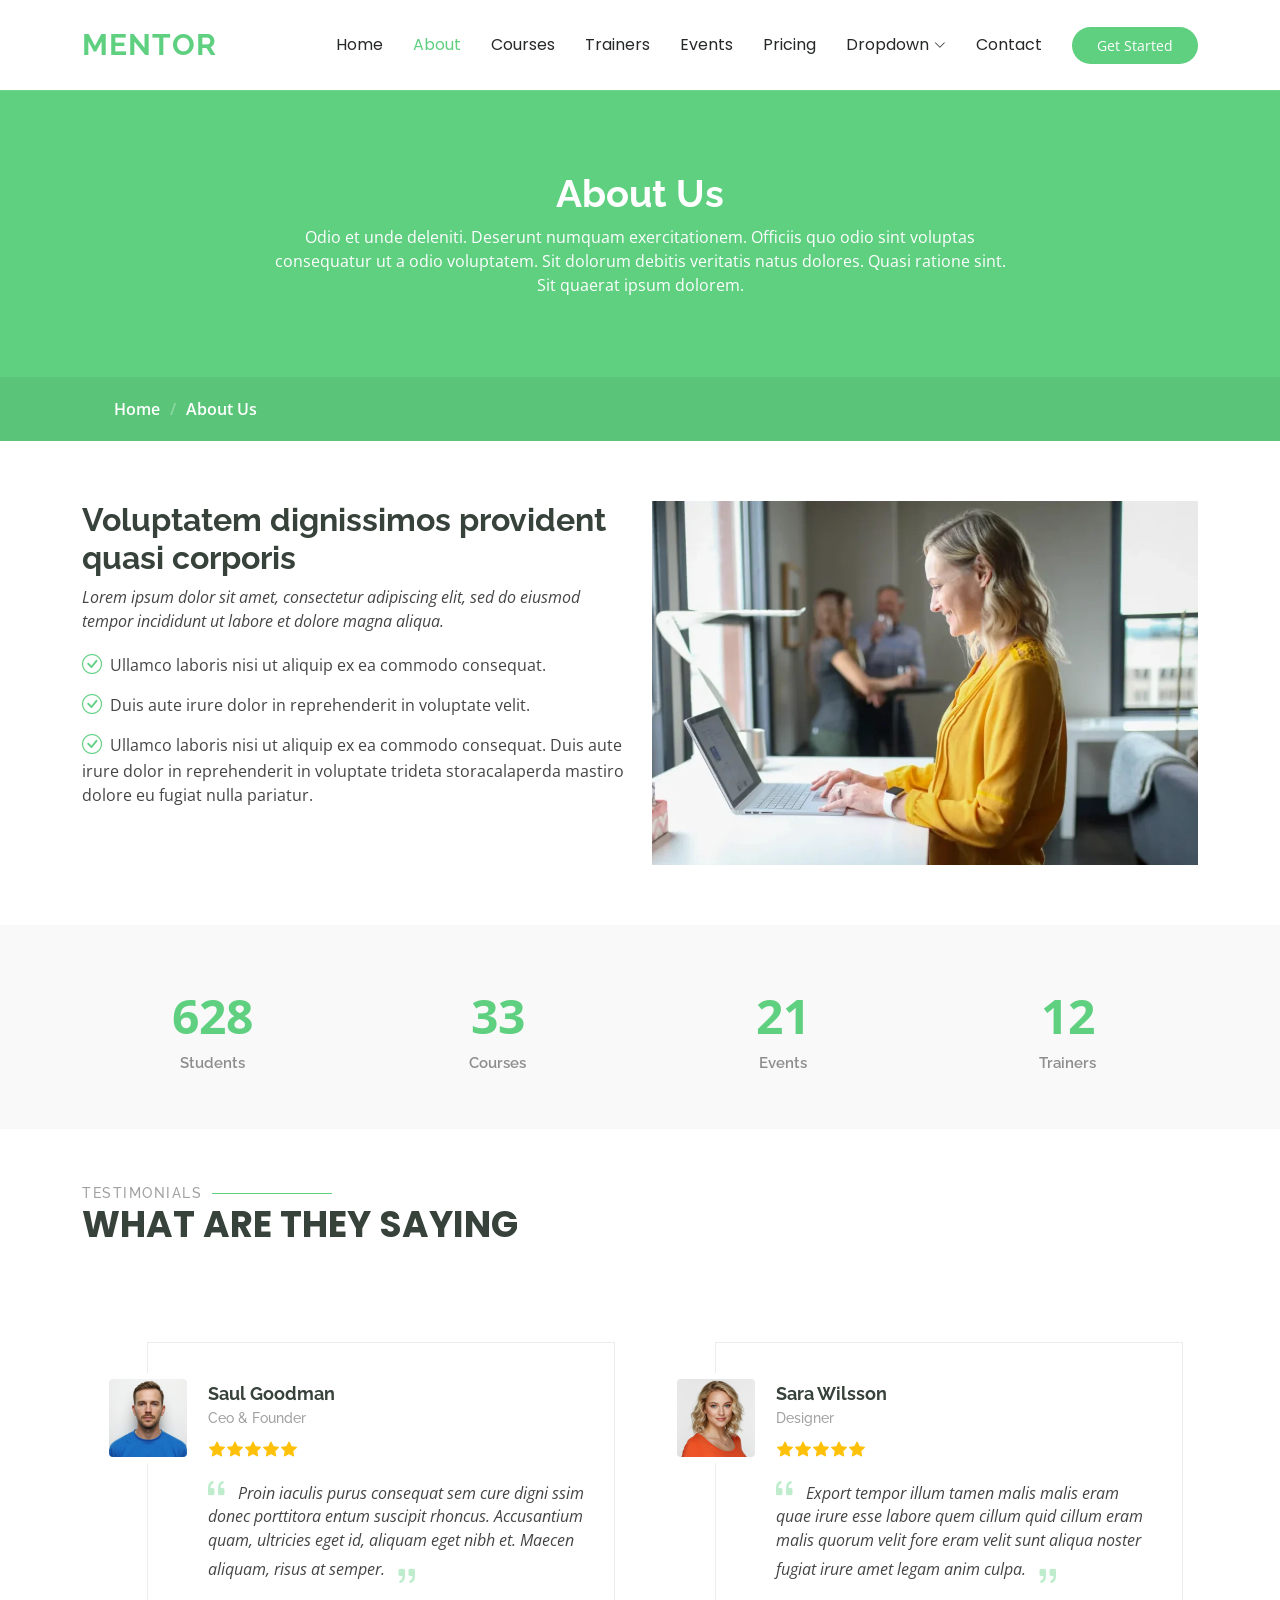
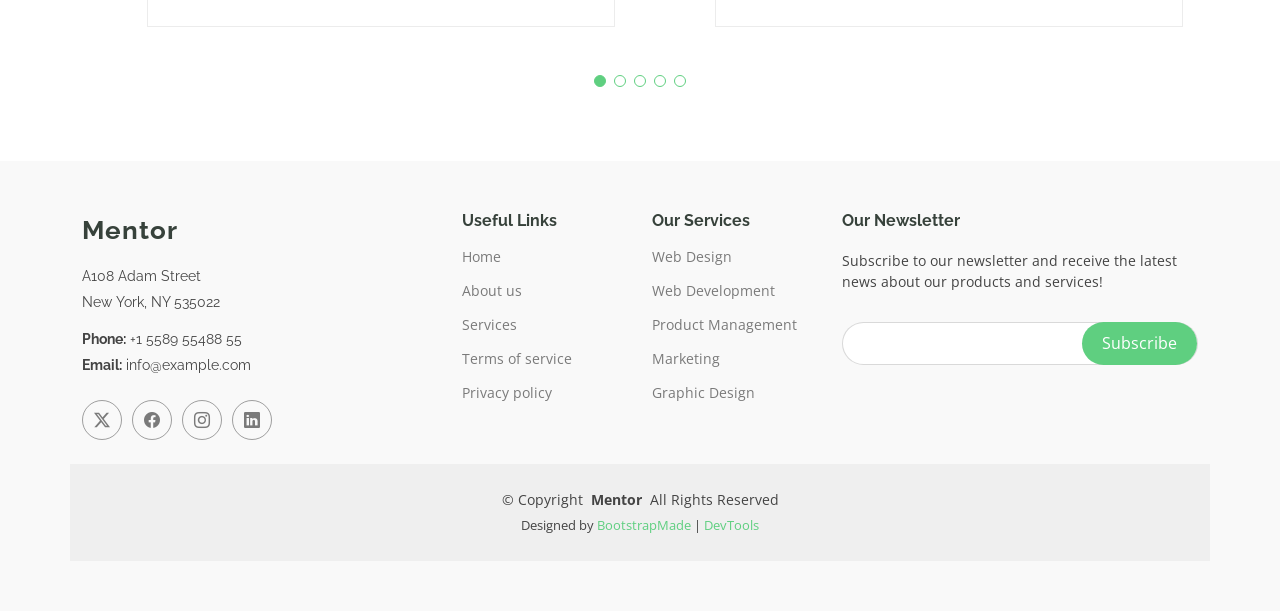
==== about.html @ 86ce2a96 "First" ====
<!DOCTYPE html>
<html lang="en">

<head>
  <meta charset="utf-8">
  <meta content="width=device-width, initial-scale=1.0" name="viewport">
  <title>About - Mentor Bootstrap Template</title>
  <meta name="description" content="">
  <meta name="keywords" content="">

  <!-- Favicons -->
  <link href="assets/img/favicon.png" rel="icon">
  <link href="assets/img/apple-touch-icon.png" rel="apple-touch-icon">

  <!-- Fonts -->
  <link href="https://fonts.googleapis.com" rel="preconnect">
  <link href="https://fonts.gstatic.com" rel="preconnect" crossorigin>
  <link href="https://fonts.googleapis.com/css2?family=Open+Sans:ital,wght@0,300;0,400;0,500;0,600;0,700;0,800;1,300;1,400;1,500;1,600;1,700;1,800&family=Poppins:ital,wght@0,100;0,200;0,300;0,400;0,500;0,600;0,700;0,800;0,900;1,100;1,200;1,300;1,400;1,500;1,600;1,700;1,800;1,900&family=Raleway:ital,wght@0,100;0,200;0,300;0,400;0,500;0,600;0,700;0,800;0,900;1,100;1,200;1,300;1,400;1,500;1,600;1,700;1,800;1,900&display=swap" rel="stylesheet">

  <!-- Vendor CSS Files -->
  <link href="assets/vendor/bootstrap/css/bootstrap.min.css" rel="stylesheet">
  <link href="assets/vendor/bootstrap-icons/bootstrap-icons.css" rel="stylesheet">
  <link href="assets/vendor/aos/aos.css" rel="stylesheet">
  <link href="assets/vendor/glightbox/css/glightbox.min.css" rel="stylesheet">
  <link href="assets/vendor/swiper/swiper-bundle.min.css" rel="stylesheet">

  <!-- Main CSS File -->
  <link href="assets/css/main.css" rel="stylesheet">

  <!-- =======================================================
  * Template Name: Mentor
  * Template URL: https://bootstrapmade.com/mentor-free-education-bootstrap-theme/
  * Updated: Jul 07 2025 with Bootstrap v5.3.7
  * Author: BootstrapMade.com
  * License: https://bootstrapmade.com/license/
  ======================================================== -->
</head>

<body class="about-page">

  <header id="header" class="header d-flex align-items-center sticky-top">
    <div class="container-fluid container-xl position-relative d-flex align-items-center">

      <a href="index.html" class="logo d-flex align-items-center me-auto">
        <!-- Uncomment the line below if you also wish to use an image logo -->
        <!-- <img src="assets/img/logo.webp" alt=""> -->
        <h1 class="sitename">Mentor</h1>
      </a>

      <nav id="navmenu" class="navmenu">
        <ul>
          <li><a href="index.html">Home<br></a></li>
          <li><a href="about.html" class="active">About</a></li>
          <li><a href="courses.html">Courses</a></li>
          <li><a href="trainers.html">Trainers</a></li>
          <li><a href="events.html">Events</a></li>
          <li><a href="pricing.html">Pricing</a></li>
          <li class="dropdown"><a href="#"><span>Dropdown</span> <i class="bi bi-chevron-down toggle-dropdown"></i></a>
            <ul>
              <li><a href="#">Dropdown 1</a></li>
              <li class="dropdown"><a href="#"><span>Deep Dropdown</span> <i class="bi bi-chevron-down toggle-dropdown"></i></a>
                <ul>
                  <li><a href="#">Deep Dropdown 1</a></li>
                  <li><a href="#">Deep Dropdown 2</a></li>
                  <li><a href="#">Deep Dropdown 3</a></li>
                  <li><a href="#">Deep Dropdown 4</a></li>
                  <li><a href="#">Deep Dropdown 5</a></li>
                </ul>
              </li>
              <li><a href="#">Dropdown 2</a></li>
              <li><a href="#">Dropdown 3</a></li>
              <li><a href="#">Dropdown 4</a></li>
            </ul>
          </li>
          <li><a href="contact.html">Contact</a></li>
        </ul>
        <i class="mobile-nav-toggle d-xl-none bi bi-list"></i>
      </nav>

      <a class="btn-getstarted" href="courses.html">Get Started</a>

    </div>
  </header>

  <main class="main">

    <!-- Page Title -->
    <div class="page-title" data-aos="fade">
      <div class="heading">
        <div class="container">
          <div class="row d-flex justify-content-center text-center">
            <div class="col-lg-8">
              <h1>About Us<br></h1>
              <p class="mb-0">Odio et unde deleniti. Deserunt numquam exercitationem. Officiis quo odio sint voluptas consequatur ut a odio voluptatem. Sit dolorum debitis veritatis natus dolores. Quasi ratione sint. Sit quaerat ipsum dolorem.</p>
            </div>
          </div>
        </div>
      </div>
      <nav class="breadcrumbs">
        <div class="container">
          <ol>
            <li><a href="index.html">Home</a></li>
            <li class="current">About Us<br></li>
          </ol>
        </div>
      </nav>
    </div><!-- End Page Title -->

    <!-- About Us Section -->
    <section id="about-us" class="section about-us">

      <div class="container">

        <div class="row gy-4">

          <div class="col-lg-6 order-1 order-lg-2" data-aos="fade-up" data-aos-delay="100">
            <img src="assets/img/about/about-1.webp" class="img-fluid" alt="">
          </div>

          <div class="col-lg-6 order-2 order-lg-1 content" data-aos="fade-up" data-aos-delay="200">
            <h3>Voluptatem dignissimos provident quasi corporis</h3>
            <p class="fst-italic">
              Lorem ipsum dolor sit amet, consectetur adipiscing elit, sed do eiusmod tempor incididunt ut labore et dolore
              magna aliqua.
            </p>
            <ul>
              <li><i class="bi bi-check-circle"></i> <span>Ullamco laboris nisi ut aliquip ex ea commodo consequat.</span></li>
              <li><i class="bi bi-check-circle"></i> <span>Duis aute irure dolor in reprehenderit in voluptate velit.</span></li>
              <li><i class="bi bi-check-circle"></i> <span>Ullamco laboris nisi ut aliquip ex ea commodo consequat. Duis aute irure dolor in reprehenderit in voluptate trideta storacalaperda mastiro dolore eu fugiat nulla pariatur.</span></li>
            </ul>
          </div>

        </div>

      </div>

    </section><!-- /About Us Section -->

    <!-- Counts Section -->
    <section id="counts" class="section counts light-background">

      <div class="container" data-aos="fade-up" data-aos-delay="100">

        <div class="row gy-4">

          <div class="col-lg-3 col-md-6">
            <div class="stats-item text-center w-100 h-100">
              <span data-purecounter-start="0" data-purecounter-end="1232" data-purecounter-duration="1" class="purecounter"></span>
              <p>Students</p>
            </div>
          </div><!-- End Stats Item -->

          <div class="col-lg-3 col-md-6">
            <div class="stats-item text-center w-100 h-100">
              <span data-purecounter-start="0" data-purecounter-end="64" data-purecounter-duration="1" class="purecounter"></span>
              <p>Courses</p>
            </div>
          </div><!-- End Stats Item -->

          <div class="col-lg-3 col-md-6">
            <div class="stats-item text-center w-100 h-100">
              <span data-purecounter-start="0" data-purecounter-end="42" data-purecounter-duration="1" class="purecounter"></span>
              <p>Events</p>
            </div>
          </div><!-- End Stats Item -->

          <div class="col-lg-3 col-md-6">
            <div class="stats-item text-center w-100 h-100">
              <span data-purecounter-start="0" data-purecounter-end="24" data-purecounter-duration="1" class="purecounter"></span>
              <p>Trainers</p>
            </div>
          </div><!-- End Stats Item -->

        </div>

      </div>

    </section><!-- /Counts Section -->

    <!-- Testimonials Section -->
    <section id="testimonials" class="testimonials section">

      <!-- Section Title -->
      <div class="container section-title" data-aos="fade-up">
        <h2>Testimonials</h2>
        <p>What are they saying</p>
      </div><!-- End Section Title -->

      <div class="container" data-aos="fade-up" data-aos-delay="100">

        <div class="swiper init-swiper">
          <script type="application/json" class="swiper-config">
            {
              "loop": true,
              "speed": 600,
              "autoplay": {
                "delay": 5000
              },
              "slidesPerView": "auto",
              "pagination": {
                "el": ".swiper-pagination",
                "type": "bullets",
                "clickable": true
              },
              "breakpoints": {
                "320": {
                  "slidesPerView": 1,
                  "spaceBetween": 40
                },
                "1200": {
                  "slidesPerView": 2,
                  "spaceBetween": 20
                }
              }
            }
          </script>
          <div class="swiper-wrapper">

            <div class="swiper-slide">
              <div class="testimonial-wrap">
                <div class="testimonial-item">
                  <img src="assets/img/person/person-m-9.webp" class="testimonial-img" alt="">
                  <h3>Saul Goodman</h3>
                  <h4>Ceo &amp; Founder</h4>
                  <div class="stars">
                    <i class="bi bi-star-fill"></i><i class="bi bi-star-fill"></i><i class="bi bi-star-fill"></i><i class="bi bi-star-fill"></i><i class="bi bi-star-fill"></i>
                  </div>
                  <p>
                    <i class="bi bi-quote quote-icon-left"></i>
                    <span>Proin iaculis purus consequat sem cure digni ssim donec porttitora entum suscipit rhoncus. Accusantium quam, ultricies eget id, aliquam eget nibh et. Maecen aliquam, risus at semper.</span>
                    <i class="bi bi-quote quote-icon-right"></i>
                  </p>
                </div>
              </div>
            </div><!-- End testimonial item -->

            <div class="swiper-slide">
              <div class="testimonial-wrap">
                <div class="testimonial-item">
                  <img src="assets/img/person/person-f-5.webp" class="testimonial-img" alt="">
                  <h3>Sara Wilsson</h3>
                  <h4>Designer</h4>
                  <div class="stars">
                    <i class="bi bi-star-fill"></i><i class="bi bi-star-fill"></i><i class="bi bi-star-fill"></i><i class="bi bi-star-fill"></i><i class="bi bi-star-fill"></i>
                  </div>
                  <p>
                    <i class="bi bi-quote quote-icon-left"></i>
                    <span>Export tempor illum tamen malis malis eram quae irure esse labore quem cillum quid cillum eram malis quorum velit fore eram velit sunt aliqua noster fugiat irure amet legam anim culpa.</span>
                    <i class="bi bi-quote quote-icon-right"></i>
                  </p>
                </div>
              </div>
            </div><!-- End testimonial item -->

            <div class="swiper-slide">
              <div class="testimonial-wrap">
                <div class="testimonial-item">
                  <img src="assets/img/person/person-f-12.webp" class="testimonial-img" alt="">
                  <h3>Jena Karlis</h3>
                  <h4>Store Owner</h4>
                  <div class="stars">
                    <i class="bi bi-star-fill"></i><i class="bi bi-star-fill"></i><i class="bi bi-star-fill"></i><i class="bi bi-star-fill"></i><i class="bi bi-star-fill"></i>
                  </div>
                  <p>
                    <i class="bi bi-quote quote-icon-left"></i>
                    <span>Enim nisi quem export duis labore cillum quae magna enim sint quorum nulla quem veniam duis minim tempor labore quem eram duis noster aute amet eram fore quis sint minim.</span>
                    <i class="bi bi-quote quote-icon-right"></i>
                  </p>
                </div>
              </div>
            </div><!-- End testimonial item -->

            <div class="swiper-slide">
              <div class="testimonial-wrap">
                <div class="testimonial-item">
                  <img src="assets/img/person/person-m-12.webp" class="testimonial-img" alt="">
                  <h3>Matt Brandon</h3>
                  <h4>Freelancer</h4>
                  <div class="stars">
                    <i class="bi bi-star-fill"></i><i class="bi bi-star-fill"></i><i class="bi bi-star-fill"></i><i class="bi bi-star-fill"></i><i class="bi bi-star-fill"></i>
                  </div>
                  <p>
                    <i class="bi bi-quote quote-icon-left"></i>
                    <span>Fugiat enim eram quae cillum dolore dolor amet nulla culpa multos export minim fugiat minim velit minim dolor enim duis veniam ipsum anim magna sunt elit fore quem dolore labore illum veniam.</span>
                    <i class="bi bi-quote quote-icon-right"></i>
                  </p>
                </div>
              </div>
            </div><!-- End testimonial item -->

            <div class="swiper-slide">
              <div class="testimonial-wrap">
                <div class="testimonial-item">
                  <img src="assets/img/person/person-m-13.webp" class="testimonial-img" alt="">
                  <h3>John Larson</h3>
                  <h4>Entrepreneur</h4>
                  <div class="stars">
                    <i class="bi bi-star-fill"></i><i class="bi bi-star-fill"></i><i class="bi bi-star-fill"></i><i class="bi bi-star-fill"></i><i class="bi bi-star-fill"></i>
                  </div>
                  <p>
                    <i class="bi bi-quote quote-icon-left"></i>
                    <span>Quis quorum aliqua sint quem legam fore sunt eram irure aliqua veniam tempor noster veniam enim culpa labore duis sunt culpa nulla illum cillum fugiat legam esse veniam culpa fore nisi cillum quid.</span>
                    <i class="bi bi-quote quote-icon-right"></i>
                  </p>
                </div>
              </div>
            </div><!-- End testimonial item -->

          </div>
          <div class="swiper-pagination"></div>
        </div>

      </div>

    </section><!-- /Testimonials Section -->

  </main>

  <footer id="footer" class="footer position-relative light-background">

    <div class="container footer-top">
      <div class="row gy-4">
        <div class="col-lg-4 col-md-6 footer-about">
          <a href="index.html" class="logo d-flex align-items-center">
            <span class="sitename">Mentor</span>
          </a>
          <div class="footer-contact pt-3">
            <p>A108 Adam Street</p>
            <p>New York, NY 535022</p>
            <p class="mt-3"><strong>Phone:</strong> <span>+1 5589 55488 55</span></p>
            <p><strong>Email:</strong> <span>info@example.com</span></p>
          </div>
          <div class="social-links d-flex mt-4">
            <a href=""><i class="bi bi-twitter-x"></i></a>
            <a href=""><i class="bi bi-facebook"></i></a>
            <a href=""><i class="bi bi-instagram"></i></a>
            <a href=""><i class="bi bi-linkedin"></i></a>
          </div>
        </div>

        <div class="col-lg-2 col-md-3 footer-links">
          <h4>Useful Links</h4>
          <ul>
            <li><a href="#">Home</a></li>
            <li><a href="#">About us</a></li>
            <li><a href="#">Services</a></li>
            <li><a href="#">Terms of service</a></li>
            <li><a href="#">Privacy policy</a></li>
          </ul>
        </div>

        <div class="col-lg-2 col-md-3 footer-links">
          <h4>Our Services</h4>
          <ul>
            <li><a href="#">Web Design</a></li>
            <li><a href="#">Web Development</a></li>
            <li><a href="#">Product Management</a></li>
            <li><a href="#">Marketing</a></li>
            <li><a href="#">Graphic Design</a></li>
          </ul>
        </div>

        <div class="col-lg-4 col-md-12 footer-newsletter">
          <h4>Our Newsletter</h4>
          <p>Subscribe to our newsletter and receive the latest news about our products and services!</p>
          <form action="#" method="post" class="email-form">
            <div class="newsletter-form"><input type="email" name="email"><input type="submit" value="Subscribe"></div>
            <div class="loading">Loading</div>
            <div class="error-message"></div>
            <div class="sent-message">Your subscription request has been sent. Thank you!</div>
          </form>
        </div>

      </div>
    </div>

    <div class="container copyright text-center mt-4">
      <p>© <span>Copyright</span> <strong class="px-1 sitename">Mentor</strong> <span>All Rights Reserved</span></p>
      <div class="credits">
        <!-- All the links in the footer should remain intact. -->
        <!-- You can delete the links only if you've purchased the pro version. -->
        <!-- Licensing information: https://bootstrapmade.com/license/ -->
        Designed by <a href="https://bootstrapmade.com/">BootstrapMade</a> | <a href="https://bootstrapmade.com/tools/">DevTools</a>
      </div>
    </div>

  </footer>

  <!-- Scroll Top -->
  <a href="#" id="scroll-top" class="scroll-top d-flex align-items-center justify-content-center"><i class="bi bi-arrow-up-short"></i></a>

  <!-- Preloader -->
  <div id="preloader"></div>

  <!-- Vendor JS Files -->
  <script src="assets/vendor/bootstrap/js/bootstrap.bundle.min.js"></script>
  <script src="assets/vendor/aos/aos.js"></script>
  <script src="assets/vendor/glightbox/js/glightbox.min.js"></script>
  <script src="assets/vendor/purecounter/purecounter_vanilla.js"></script>
  <script src="assets/vendor/swiper/swiper-bundle.min.js"></script>

  <!-- Main JS File -->
  <script src="assets/js/main.js"></script>

</body>

</html>
---- assets/css/main.css ----
/**
* Template Name: Mentor
* Template URL: https://bootstrapmade.com/mentor-free-education-bootstrap-theme/
* Updated: Jul 07 2025 with Bootstrap v5.3.7
* Author: BootstrapMade.com
* License: https://bootstrapmade.com/license/
*/

/*--------------------------------------------------------------
# Font & Color Variables
# Help: https://bootstrapmade.com/color-system/
--------------------------------------------------------------*/
/* Fonts */
:root {
  --default-font: "Open Sans",  system-ui, -apple-system, "Segoe UI", Roboto, "Helvetica Neue", Arial, "Noto Sans", "Liberation Sans", sans-serif, "Apple Color Emoji", "Segoe UI Emoji", "Segoe UI Symbol", "Noto Color Emoji";
  --heading-font: "Raleway",  sans-serif;
  --nav-font: "Poppins",  sans-serif;
}

/* Global Colors - The following color variables are used throughout the website. Updating them here will change the color scheme of the entire website */
:root { 
  --background-color: #ffffff; /* Background color for the entire website, including individual sections */
  --default-color: #444444; /* Default color used for the majority of the text content across the entire website */
  --heading-color: #37423b; /* Color for headings, subheadings and title throughout the website */
  --accent-color: #5fcf80; /* Accent color that represents your brand on the website. It's used for buttons, links, and other elements that need to stand out */
  --surface-color: #ffffff; /* The surface color is used as a background of boxed elements within sections, such as cards, icon boxes, or other elements that require a visual separation from the global background. */
  --contrast-color: #ffffff; /* Contrast color for text, ensuring readability against backgrounds of accent, heading, or default colors. */
}

/* Nav Menu Colors - The following color variables are used specifically for the navigation menu. They are separate from the global colors to allow for more customization options */
:root {
  --nav-color: #272828;  /* The default color of the main navmenu links */
  --nav-hover-color: #5fcf80; /* Applied to main navmenu links when they are hovered over or active */
  --nav-mobile-background-color: #ffffff; /* Used as the background color for mobile navigation menu */
  --nav-dropdown-background-color: #ffffff; /* Used as the background color for dropdown items that appear when hovering over primary navigation items */
  --nav-dropdown-color: #272828; /* Used for navigation links of the dropdown items in the navigation menu. */
  --nav-dropdown-hover-color: #5fcf80; /* Similar to --nav-hover-color, this color is applied to dropdown navigation links when they are hovered over. */
}

/* Color Presets - These classes override global colors when applied to any section or element, providing reuse of the sam color scheme. */

.light-background {
  --background-color: #f9f9f9;
  --surface-color: #ffffff;
}

.dark-background {
  --background-color: #060606;
  --default-color: #ffffff;
  --heading-color: #ffffff;
  --surface-color: #252525;
  --contrast-color: #ffffff;
}

/* Smooth scroll */
:root {
  scroll-behavior: smooth;
}

/*--------------------------------------------------------------
# General Styling & Shared Classes
--------------------------------------------------------------*/
body {
  color: var(--default-color);
  background-color: var(--background-color);
  font-family: var(--default-font);
}

a {
  color: var(--accent-color);
  text-decoration: none;
  transition: 0.3s;
}

a:hover {
  color: color-mix(in srgb, var(--accent-color), transparent 25%);
  text-decoration: none;
}

h1,
h2,
h3,
h4,
h5,
h6 {
  color: var(--heading-color);
  font-family: var(--heading-font);
}

/* Email Form Messages
------------------------------*/
.email-form .error-message {
  display: none;
  background: #df1529;
  color: #ffffff;
  text-align: left;
  padding: 15px;
  margin-bottom: 24px;
  font-weight: 600;
}

.email-form .sent-message {
  display: none;
  color: #ffffff;
  background: #059652;
  text-align: center;
  padding: 15px;
  margin-bottom: 24px;
  font-weight: 600;
}

.email-form .loading {
  display: none;
  background: var(--surface-color);
  text-align: center;
  padding: 15px;
  margin-bottom: 24px;
}

.email-form .loading:before {
  content: "";
  display: inline-block;
  border-radius: 50%;
  width: 24px;
  height: 24px;
  margin: 0 10px -6px 0;
  border: 3px solid var(--accent-color);
  border-top-color: var(--surface-color);
  animation: email-form-loading 1s linear infinite;
}

@keyframes email-form-loading {
  0% {
    transform: rotate(0deg);
  }

  100% {
    transform: rotate(360deg);
  }
}

/* Pulsating Play Button
------------------------------*/
.pulsating-play-btn {
  width: 94px;
  height: 94px;
  background: radial-gradient(var(--accent-color) 50%, color-mix(in srgb, var(--accent-color), transparent 75%) 52%);
  border-radius: 50%;
  display: block;
  position: relative;
  overflow: hidden;
}

.pulsating-play-btn:before {
  content: "";
  position: absolute;
  width: 120px;
  height: 120px;
  animation-delay: 0s;
  animation: pulsate-play-btn 2s;
  animation-direction: forwards;
  animation-iteration-count: infinite;
  animation-timing-function: steps;
  opacity: 1;
  border-radius: 50%;
  border: 5px solid color-mix(in srgb, var(--accent-color), transparent 30%);
  top: -15%;
  left: -15%;
  background: rgba(198, 16, 0, 0);
}

.pulsating-play-btn:after {
  content: "";
  position: absolute;
  left: 50%;
  top: 50%;
  transform: translateX(-40%) translateY(-50%);
  width: 0;
  height: 0;
  border-top: 10px solid transparent;
  border-bottom: 10px solid transparent;
  border-left: 15px solid #fff;
  z-index: 100;
  transition: all 400ms cubic-bezier(0.55, 0.055, 0.675, 0.19);
}

.pulsating-play-btn:hover:before {
  content: "";
  position: absolute;
  left: 50%;
  top: 50%;
  transform: translateX(-40%) translateY(-50%);
  width: 0;
  height: 0;
  border: none;
  border-top: 10px solid transparent;
  border-bottom: 10px solid transparent;
  border-left: 15px solid #fff;
  z-index: 200;
  animation: none;
  border-radius: 0;
}

.pulsating-play-btn:hover:after {
  border-left: 15px solid var(--accent-color);
  transform: scale(20);
}

@keyframes pulsate-play-btn {
  0% {
    transform: scale(0.6, 0.6);
    opacity: 1;
  }

  100% {
    transform: scale(1, 1);
    opacity: 0;
  }
}

/*--------------------------------------------------------------
# Global Header
--------------------------------------------------------------*/
.header {
  color: var(--default-color);
  background-color: var(--background-color);
  padding: 15px 0;
  transition: all 0.5s;
  z-index: 997;
}

.header .logo {
  line-height: 1;
}

.header .logo img {
  max-height: 36px;
  margin-right: 8px;
}

.header .logo h1 {
  font-weight: 700;
  font-size: 30px;
  margin: 0;
  letter-spacing: 1px;
  text-transform: uppercase;
  color: var(--accent-color);
}

.header .btn-getstarted,
.header .btn-getstarted:focus {
  color: var(--contrast-color);
  background: var(--accent-color);
  font-size: 14px;
  padding: 8px 25px;
  margin: 0 0 0 30px;
  border-radius: 50px;
  transition: 0.3s;
}

.header .btn-getstarted:hover,
.header .btn-getstarted:focus:hover {
  color: var(--contrast-color);
  background: color-mix(in srgb, var(--accent-color), transparent 15%);
}

@media (max-width: 1200px) {
  .header .logo {
    order: 1;
  }

  .header .btn-getstarted {
    order: 2;
    margin: 0 15px 0 0;
    padding: 6px 15px;
  }

  .header .navmenu {
    order: 3;
  }
}

.scrolled .header {
  box-shadow: 0px 0 18px rgba(0, 0, 0, 0.1);
}

/*--------------------------------------------------------------
# Navigation Menu
--------------------------------------------------------------*/
/* Navmenu - Desktop */
@media (min-width: 1200px) {
  .navmenu {
    padding: 0;
  }

  .navmenu ul {
    margin: 0;
    padding: 0;
    display: flex;
    list-style: none;
    align-items: center;
  }

  .navmenu li {
    position: relative;
  }

  .navmenu a,
  .navmenu a:focus {
    color: var(--nav-color);
    padding: 18px 15px;
    font-size: 16px;
    font-family: var(--nav-font);
    font-weight: 400;
    display: flex;
    align-items: center;
    justify-content: space-between;
    white-space: nowrap;
    transition: 0.3s;
  }

  .navmenu a i,
  .navmenu a:focus i {
    font-size: 12px;
    line-height: 0;
    margin-left: 5px;
    transition: 0.3s;
  }

  .navmenu li:last-child a {
    padding-right: 0;
  }

  .navmenu li:hover>a,
  .navmenu .active,
  .navmenu .active:focus {
    color: var(--nav-hover-color);
  }

  .navmenu .dropdown ul {
    margin: 0;
    padding: 10px 0;
    background: var(--nav-dropdown-background-color);
    display: block;
    position: absolute;
    visibility: hidden;
    left: 14px;
    top: 130%;
    opacity: 0;
    transition: 0.3s;
    border-radius: 4px;
    z-index: 99;
    box-shadow: 0px 0px 30px rgba(0, 0, 0, 0.1);
  }

  .navmenu .dropdown ul li {
    min-width: 200px;
  }

  .navmenu .dropdown ul a {
    padding: 10px 20px;
    font-size: 15px;
    text-transform: none;
    color: var(--nav-dropdown-color);
  }

  .navmenu .dropdown ul a i {
    font-size: 12px;
  }

  .navmenu .dropdown ul a:hover,
  .navmenu .dropdown ul .active:hover,
  .navmenu .dropdown ul li:hover>a {
    color: var(--nav-dropdown-hover-color);
  }

  .navmenu .dropdown:hover>ul {
    opacity: 1;
    top: 100%;
    visibility: visible;
  }

  .navmenu .dropdown .dropdown ul {
    top: 0;
    left: -90%;
    visibility: hidden;
  }

  .navmenu .dropdown .dropdown:hover>ul {
    opacity: 1;
    top: 0;
    left: -100%;
    visibility: visible;
  }
}

/* Navmenu - Mobile */
@media (max-width: 1199px) {
  .mobile-nav-toggle {
    color: var(--nav-color);
    font-size: 28px;
    line-height: 0;
    margin-right: 10px;
    cursor: pointer;
    transition: color 0.3s;
  }

  .navmenu {
    padding: 0;
    z-index: 9997;
  }

  .navmenu ul {
    display: none;
    list-style: none;
    position: absolute;
    inset: 60px 20px 20px 20px;
    padding: 10px 0;
    margin: 0;
    border-radius: 6px;
    background-color: var(--nav-mobile-background-color);
    border: 1px solid color-mix(in srgb, var(--default-color), transparent 90%);
    box-shadow: none;
    overflow-y: auto;
    transition: 0.3s;
    z-index: 9998;
  }

  .navmenu a,
  .navmenu a:focus {
    color: var(--nav-dropdown-color);
    padding: 10px 20px;
    font-family: var(--nav-font);
    font-size: 17px;
    font-weight: 500;
    display: flex;
    align-items: center;
    justify-content: space-between;
    white-space: nowrap;
    transition: 0.3s;
  }

  .navmenu a i,
  .navmenu a:focus i {
    font-size: 12px;
    line-height: 0;
    margin-left: 5px;
    width: 30px;
    height: 30px;
    display: flex;
    align-items: center;
    justify-content: center;
    border-radius: 50%;
    transition: 0.3s;
    background-color: color-mix(in srgb, var(--accent-color), transparent 90%);
  }

  .navmenu a i:hover,
  .navmenu a:focus i:hover {
    background-color: var(--accent-color);
    color: var(--contrast-color);
  }

  .navmenu a:hover,
  .navmenu .active,
  .navmenu .active:focus {
    color: var(--nav-dropdown-hover-color);
  }

  .navmenu .active i,
  .navmenu .active:focus i {
    background-color: var(--accent-color);
    color: var(--contrast-color);
    transform: rotate(180deg);
  }

  .navmenu .dropdown ul {
    position: static;
    display: none;
    z-index: 99;
    padding: 10px 0;
    margin: 10px 20px;
    background-color: var(--nav-dropdown-background-color);
    transition: all 0.5s ease-in-out;
  }

  .navmenu .dropdown ul ul {
    background-color: rgba(33, 37, 41, 0.1);
  }

  .navmenu .dropdown>.dropdown-active {
    display: block;
    background-color: rgba(33, 37, 41, 0.03);
  }

  .mobile-nav-active {
    overflow: hidden;
  }

  .mobile-nav-active .mobile-nav-toggle {
    color: #fff;
    position: absolute;
    font-size: 32px;
    top: 15px;
    right: 15px;
    margin-right: 0;
    z-index: 9999;
  }

  .mobile-nav-active .navmenu {
    position: fixed;
    overflow: hidden;
    inset: 0;
    background: rgba(33, 37, 41, 0.8);
    transition: 0.3s;
  }

  .mobile-nav-active .navmenu>ul {
    display: block;
  }
}

/*--------------------------------------------------------------
# Global Footer
--------------------------------------------------------------*/
.footer {
  color: var(--default-color);
  background-color: var(--background-color);
  font-size: 14px;
  padding-bottom: 50px;
  position: relative;
}

.footer .footer-top {
  padding-top: 50px;
}

.footer .footer-about .logo {
  margin-bottom: 0;
}

.footer .footer-about .logo img {
  max-height: 40px;
  margin-right: 6px;
}

.footer .footer-about .logo span {
  font-size: 26px;
  font-weight: 700;
  letter-spacing: 1px;
  font-family: var(--heading-font);
  color: var(--heading-color);
}

.footer .footer-about p {
  font-size: 14px;
  font-family: var(--heading-font);
}

.footer .social-links a {
  display: flex;
  align-items: center;
  justify-content: center;
  width: 40px;
  height: 40px;
  border-radius: 50%;
  border: 1px solid color-mix(in srgb, var(--default-color), transparent 50%);
  font-size: 16px;
  color: color-mix(in srgb, var(--default-color), transparent 30%);
  margin-right: 10px;
  transition: 0.3s;
}

.footer .social-links a:hover {
  color: var(--accent-color);
  border-color: var(--accent-color);
}

.footer h4 {
  font-size: 16px;
  font-weight: bold;
  position: relative;
  padding-bottom: 12px;
}

.footer .footer-links {
  margin-bottom: 30px;
}

.footer .footer-links ul {
  list-style: none;
  padding: 0;
  margin: 0;
}

.footer .footer-links ul i {
  padding-right: 2px;
  font-size: 12px;
  line-height: 0;
}

.footer .footer-links ul li {
  padding: 10px 0;
  display: flex;
  align-items: center;
}

.footer .footer-links ul li:first-child {
  padding-top: 0;
}

.footer .footer-links ul a {
  color: color-mix(in srgb, var(--default-color), transparent 30%);
  display: inline-block;
  line-height: 1;
}

.footer .footer-links ul a:hover {
  color: var(--accent-color);
}

.footer .footer-contact p {
  margin-bottom: 5px;
}

.footer .footer-newsletter .newsletter-form {
  margin-top: 30px;
  margin-bottom: 15px;
  padding: 6px 8px;
  position: relative;
  border-radius: 50px;
  border: 1px solid color-mix(in srgb, var(--default-color), transparent 80%);
  display: flex;
  background-color: var(--surface-color);
  transition: 0.3s;
}

.footer .footer-newsletter .newsletter-form:focus-within {
  border-color: var(--accent-color);
}

.footer .footer-newsletter .newsletter-form input[type=email] {
  border: 0;
  padding: 4px 8px;
  width: 100%;
  background-color: var(--surface-color);
  color: var(--default-color);
}

.footer .footer-newsletter .newsletter-form input[type=email]:focus-visible {
  outline: none;
}

.footer .footer-newsletter .newsletter-form input[type=submit] {
  border: 0;
  font-size: 16px;
  padding: 0 20px 2px 20px;
  margin: -7px -8px -7px 0;
  background: var(--accent-color);
  color: var(--contrast-color);
  transition: 0.3s;
  border-radius: 50px;
}

.footer .footer-newsletter .newsletter-form input[type=submit]:hover {
  background: color-mix(in srgb, var(--accent-color), transparent 20%);
}

.footer .copyright {
  padding-top: 25px;
  padding-bottom: 25px;
  background-color: color-mix(in srgb, var(--default-color), transparent 95%);
}

.footer .copyright p {
  margin-bottom: 0;
}

.footer .credits {
  margin-top: 6px;
  font-size: 13px;
}

/*--------------------------------------------------------------
# Preloader
--------------------------------------------------------------*/
#preloader {
  position: fixed;
  inset: 0;
  z-index: 999999;
  overflow: hidden;
  background: var(--background-color);
  transition: all 0.6s ease-out;
}

#preloader:before {
  content: "";
  position: fixed;
  top: calc(50% - 30px);
  left: calc(50% - 30px);
  border: 6px solid #ffffff;
  border-color: var(--accent-color) transparent var(--accent-color) transparent;
  border-radius: 50%;
  width: 60px;
  height: 60px;
  animation: animate-preloader 1.5s linear infinite;
}

@keyframes animate-preloader {
  0% {
    transform: rotate(0deg);
  }

  100% {
    transform: rotate(360deg);
  }
}

/*--------------------------------------------------------------
# Scroll Top Button
--------------------------------------------------------------*/
.scroll-top {
  position: fixed;
  visibility: hidden;
  opacity: 0;
  right: 15px;
  bottom: -15px;
  z-index: 99999;
  background-color: var(--accent-color);
  width: 44px;
  height: 44px;
  border-radius: 50px;
  transition: all 0.4s;
}

.scroll-top i {
  font-size: 24px;
  color: var(--contrast-color);
  line-height: 0;
}

.scroll-top:hover {
  background-color: color-mix(in srgb, var(--accent-color), transparent 20%);
  color: var(--contrast-color);
}

.scroll-top.active {
  visibility: visible;
  opacity: 1;
  bottom: 15px;
}

/*--------------------------------------------------------------
# Disable aos animation delay on mobile devices
--------------------------------------------------------------*/
@media screen and (max-width: 768px) {
  [data-aos-delay] {
    transition-delay: 0 !important;
  }
}

/*--------------------------------------------------------------
# Global Page Titles & Breadcrumbs
--------------------------------------------------------------*/
.page-title {
  --default-color: var(--contrast-color);
  --background-color: var(--accent-color);
  --heading-color: var(--contrast-color);
  color: var(--default-color);
  background-color: var(--background-color);
  position: relative;
}

.page-title .heading {
  padding: 80px 0;
  border-top: 1px solid color-mix(in srgb, var(--default-color), transparent 90%);
}

.page-title .heading h1 {
  font-size: 38px;
  font-weight: 700;
}

.page-title nav {
  background-color: color-mix(in srgb, var(--accent-color) 90%, black 5%);
  padding: 20px 0;
}

.page-title nav a {
  color: var(--default-color);
}

.page-title nav ol {
  display: flex;
  flex-wrap: wrap;
  list-style: none;
  margin: 0;
  font-size: 16px;
  font-weight: 600;
}

.page-title nav ol li+li {
  padding-left: 10px;
}

.page-title nav ol li+li::before {
  content: "/";
  display: inline-block;
  padding-right: 10px;
  color: color-mix(in srgb, var(--default-color), transparent 70%);
}

/*--------------------------------------------------------------
# Global Sections
--------------------------------------------------------------*/
section,
.section {
  color: var(--default-color);
  background-color: var(--background-color);
  padding: 60px 0;
  scroll-margin-top: 900px;
  overflow: clip;
}

@media (max-width: 1199px) {

  section,
  .section {
    scroll-margin-top: 66px;
  }
}

/*--------------------------------------------------------------
# Global Section Titles
--------------------------------------------------------------*/
.section-title {
  padding-bottom: 60px;
  position: relative;
}

.section-title h2 {
  font-size: 14px;
  font-weight: 500;
  padding: 0;
  line-height: 1px;
  margin: 0;
  letter-spacing: 1.5px;
  text-transform: uppercase;
  color: color-mix(in srgb, var(--default-color), transparent 50%);
  position: relative;
}

.section-title h2::after {
  content: "";
  width: 120px;
  height: 1px;
  display: inline-block;
  background: var(--accent-color);
  margin: 4px 10px;
}

.section-title p {
  color: var(--heading-color);
  margin: 0;
  font-size: 36px;
  font-weight: 700;
  font-family: var(--nav-font);
  text-transform: uppercase;
}

/*--------------------------------------------------------------
# Hero Section
--------------------------------------------------------------*/
.hero {
  width: 100%;
  min-height: 80vh;
  position: relative;
  padding: 80px 0;
  display: flex;
  align-items: center;
  justify-content: center;
  color: var(--default-color);
}

.hero img {
  position: absolute;
  inset: 0;
  display: block;
  width: 100%;
  height: 100%;
  object-fit: cover;
  z-index: 1;
}

.hero:before {
  content: "";
  background: color-mix(in srgb, var(--background-color), transparent 60%);
  position: absolute;
  inset: 0;
  z-index: 2;
}

.hero .container {
  position: relative;
  z-index: 3;
}

.hero h2 {
  margin: 0;
  font-size: 48px;
  font-weight: 700;
}

.hero p {
  color: color-mix(in srgb, var(--default-color), transparent 20%);
  margin: 10px 0 0 0;
  font-size: 24px;
}

.hero .btn-get-started {
  font-weight: 500;
  font-size: 15px;
  letter-spacing: 1px;
  display: inline-block;
  padding: 8px 35px 10px 35px;
  border-radius: 50px;
  transition: 0.4s;
  margin-top: 30px;
  border: 2px solid var(--default-color);
  color: var(--default-color);
}

.hero .btn-get-started:hover {
  background: var(--accent-color);
  border: 2px solid var(--accent-color);
}

@media (max-width: 768px) {
  .hero h2 {
    font-size: 32px;
  }

  .hero p {
    font-size: 18px;
  }
}

/*--------------------------------------------------------------
# About Section
--------------------------------------------------------------*/
.about .content h3 {
  font-size: 2rem;
  font-weight: 700;
}

.about .content ul {
  list-style: none;
  padding: 0;
}

.about .content ul li {
  padding-bottom: 10px;
}

.about .content ul i {
  font-size: 1.25rem;
  margin-right: 4px;
  color: var(--accent-color);
}

.about .content p:last-child {
  margin-bottom: 0;
}

.about .content .read-more {
  background: var(--accent-color);
  color: var(--contrast-color);
  font-family: var(--heading-font);
  font-weight: 500;
  font-size: 15px;
  letter-spacing: 1px;
  padding: 10px 24px 12px 24px;
  border-radius: 50px;
  transition: 0.3s;
  display: inline-flex;
  align-items: center;
  justify-content: center;
}

.about .content .read-more i {
  font-size: 18px;
  margin-left: 5px;
  line-height: 0;
  transition: 0.3s;
}

.about .content .read-more:hover {
  background: color-mix(in srgb, var(--accent-color), transparent 20%);
  padding-right: 19px;
}

.about .content .read-more:hover i {
  margin-left: 10px;
}

/*--------------------------------------------------------------
# Counts Section
--------------------------------------------------------------*/
.counts {
  padding: 25px 0;
}

.counts .stats-item {
  padding: 30px;
  width: 100%;
}

.counts .stats-item span {
  font-size: 48px;
  display: block;
  color: var(--accent-color);
  font-weight: 700;
}

.counts .stats-item p {
  color: color-mix(in srgb, var(--default-color), transparent 40%);
  padding: 0;
  margin: 0;
  font-family: var(--heading-font);
  font-size: 15px;
  font-weight: 600;
}

/*--------------------------------------------------------------
# Why Us Section
--------------------------------------------------------------*/
.why-us .why-box {
  color: var(--contrast-color);
  background: var(--accent-color);
  padding: 30px;
}

.why-us .why-box h3 {
  color: var(--contrast-color);
  font-weight: 700;
  font-size: 34px;
  margin-bottom: 30px;
}

.why-us .why-box p {
  margin-bottom: 30px;
}

.why-us .why-box .more-btn {
  display: inline-block;
  background: color-mix(in srgb, var(--contrast-color), transparent 85%);
  padding: 8px 40px 10px 40px;
  color: var(--contrast-color);
  transition: all ease-in-out 0.4s;
  border-radius: 50px;
}

.why-us .why-box .more-btn i {
  font-size: 14px;
}

.why-us .why-box .more-btn:hover {
  color: var(--accent-color);
  background: var(--surface-color);
}

.why-us .icon-box {
  background-color: var(--surface-color);
  text-align: center;
  padding: 40px 30px;
  width: 100%;
  height: 100%;
  border: 1px solid color-mix(in srgb, var(--default-color), transparent 90%);
}

.why-us .icon-box i {
  color: var(--accent-color);
  font-size: 32px;
  margin-bottom: 30px;
  background: color-mix(in srgb, var(--accent-color), transparent 95%);
  border-radius: 50px;
  display: flex;
  align-items: center;
  justify-content: center;
  width: 72px;
  height: 72px;
  transition: 0.3s;
}

.why-us .icon-box h4 {
  font-size: 20px;
  font-weight: 700;
  margin: 0 0 30px 0;
}

.why-us .icon-box p {
  font-size: 15px;
  color: color-mix(in srgb, var(--default-color), transparent 30%);
}

.why-us .icon-box:hover i {
  color: var(--contrast-color);
  background: var(--accent-color);
}

/*--------------------------------------------------------------
# Features Section
--------------------------------------------------------------*/
.features {
  padding: 10px 0;
}

.features .features-item {
  background-color: var(--surface-color);
  display: flex;
  align-items: center;
  padding: 20px;
  transition: 0.3s;
  border: 1px solid color-mix(in srgb, var(--default-color), transparent 90%);
  position: relative;
}

.features .features-item i {
  font-size: 32px;
  padding-right: 10px;
  line-height: 0;
}

.features .features-item h3 {
  font-weight: 700;
  margin: 0;
  padding: 0;
  line-height: 1;
  font-size: 16px;
}

.features .features-item h3 a {
  color: var(--heading-color);
  transition: 0.3s;
}

.features .features-item:hover {
  border-color: var(--accent-color);
}

.features .features-item:hover h3 a {
  color: var(--accent-color);
}

/*--------------------------------------------------------------
# Courses Section
--------------------------------------------------------------*/
.courses .course-item {
  background-color: var(--surface-color);
  border: 1px solid color-mix(in srgb, var(--default-color), transparent 90%);
  border-radius: 5px;
}

.courses .course-content {
  padding: 15px;
}

.courses .course-content h3 {
  font-weight: 700;
  font-size: 20px;
}

.courses .course-content h3 a {
  color: var(--heading-color);
  transition: 0.3s;
}

.courses .course-content h3 a:hover {
  color: var(--accent-color);
}

.courses .course-content .category {
  background: var(--accent-color);
  color: var(--contrast-color);
  font-size: 14px;
  padding: 6px 14px;
  margin: 0;
  border-radius: 5px;
}

.courses .course-content .price {
  margin: 0;
  font-weight: 700;
  font-size: 18px;
  color: color-mix(in srgb, var(--default-color), transparent 20%);
}

.courses .course-content .description {
  font-size: 14px;
  color: color-mix(in srgb, var(--default-color), transparent 20%);
}

.courses .trainer {
  padding-top: 15px;
  border-top: 1px solid color-mix(in srgb, var(--default-color), transparent 90%);
}

.courses .trainer .trainer-profile img {
  max-width: 50px;
  border-radius: 50px;
}

.courses .trainer .trainer-profile .trainer-link {
  padding-left: 10px;
  font-weight: 600;
  font-size: 16px;
  color: color-mix(in srgb, var(--default-color), transparent 20%);
  transition: 0.3s;
}

.courses .trainer .trainer-profile .trainer-link:hover {
  color: var(--accent-color);
}

.courses .trainer .trainer-rank {
  font-size: 18px;
  color: color-mix(in srgb, var(--default-color), transparent 60%);
}

.courses .trainer .trainer-rank .user-icon {
  font-size: 22px;
}

/*--------------------------------------------------------------
# Trainers Index Section
--------------------------------------------------------------*/
.trainers-index .member {
  background-color: var(--surface-color);
  border: 1px solid color-mix(in srgb, var(--default-color), transparent 90%);
  text-align: center;
  margin-bottom: 20px;
}

.trainers-index .member img {
  margin: -1px -1px 30px -1px;
}

.trainers-index .member .member-content {
  padding: 0 20px 30px 20px;
}

.trainers-index .member h4 {
  font-weight: 700;
  margin-bottom: 2px;
  font-size: 18px;
}

.trainers-index .member span {
  font-style: italic;
  display: block;
  font-size: 13px;
  color: color-mix(in srgb, var(--default-color), transparent 20%);
}

.trainers-index .member p {
  padding-top: 10px;
  font-size: 14px;
  font-style: italic;
  color: color-mix(in srgb, var(--default-color), transparent 40%);
}

.trainers-index .member .social {
  margin-top: 15px;
}

.trainers-index .member .social a {
  color: color-mix(in srgb, var(--default-color), transparent 60%);
  transition: 0.3s;
}

.trainers-index .member .social a:hover {
  color: var(--accent-color);
}

.trainers-index .member .social i {
  font-size: 18px;
  margin: 0 2px;
}

/*--------------------------------------------------------------
# About Us Section
--------------------------------------------------------------*/
.about-us .content h3 {
  font-size: 2rem;
  font-weight: 700;
}

.about-us .content ul {
  list-style: none;
  padding: 0;
}

.about-us .content ul li {
  padding-bottom: 10px;
}

.about-us .content ul i {
  font-size: 1.25rem;
  margin-right: 4px;
  color: var(--accent-color);
}

.about-us .content p:last-child {
  margin-bottom: 0;
}

/*--------------------------------------------------------------
# Testimonials Section
--------------------------------------------------------------*/
.testimonials .testimonial-wrap {
  padding-left: 50px;
}

.testimonials .testimonials-carousel,
.testimonials .testimonials-slider {
  overflow: hidden;
}

.testimonials .testimonial-item {
  background-color: var(--surface-color);
  border: 1px solid color-mix(in srgb, var(--default-color), transparent 90%);
  box-sizing: content-box;
  padding: 30px 30px 30px 60px;
  margin: 30px 15px;
  min-height: 200px;
  position: relative;
}

.testimonials .testimonial-item .testimonial-img {
  width: 90px;
  border-radius: 10px;
  border: 6px solid var(--background-color);
  position: absolute;
  left: -45px;
}

.testimonials .testimonial-item h3 {
  font-size: 18px;
  font-weight: bold;
  margin: 10px 0 5px 0;
}

.testimonials .testimonial-item h4 {
  color: color-mix(in srgb, var(--default-color), transparent 50%);
  font-size: 14px;
  margin: 0;
}

.testimonials .testimonial-item .stars {
  margin: 10px 0;
}

.testimonials .testimonial-item .stars i {
  color: #ffc107;
  margin: 0 1px;
}

.testimonials .testimonial-item .quote-icon-left,
.testimonials .testimonial-item .quote-icon-right {
  color: color-mix(in srgb, var(--accent-color), transparent 60%);
  font-size: 26px;
  line-height: 0;
}

.testimonials .testimonial-item .quote-icon-left {
  display: inline-block;
  left: -5px;
  position: relative;
}

.testimonials .testimonial-item .quote-icon-right {
  display: inline-block;
  right: -5px;
  position: relative;
  top: 10px;
  transform: scale(-1, -1);
}

.testimonials .testimonial-item p {
  font-style: italic;
  margin: 15px auto 15px auto;
}

.testimonials .swiper-wrapper {
  height: auto;
}

.testimonials .swiper-pagination {
  margin-top: 20px;
  position: relative;
}

.testimonials .swiper-pagination .swiper-pagination-bullet {
  width: 12px;
  height: 12px;
  background-color: var(--background-color);
  opacity: 1;
  border: 1px solid var(--accent-color);
}

.testimonials .swiper-pagination .swiper-pagination-bullet-active {
  background-color: var(--accent-color);
}

@media (max-width: 767px) {
  .testimonials .testimonial-wrap {
    padding-left: 0;
  }

  .testimonials .testimonials-carousel,
  .testimonials .testimonials-slider {
    overflow: hidden;
  }

  .testimonials .testimonial-item {
    padding: 30px;
    margin: 15px;
  }

  .testimonials .testimonial-item .testimonial-img {
    position: static;
    left: auto;
  }
}

/*--------------------------------------------------------------
# Course Details Section
--------------------------------------------------------------*/
.course-details .course-header {
  margin-bottom: 40px;
}

.course-details .course-header .course-image {
  margin-bottom: 20px;
  border-radius: 12px;
  overflow: hidden;
}

.course-details .course-header .course-image img {
  width: 100%;
  height: 400px;
  object-fit: cover;
}

.course-details .course-header .course-meta {
  display: flex;
  justify-content: space-between;
  align-items: center;
  flex-wrap: wrap;
  gap: 20px;
}

@media (max-width: 768px) {
  .course-details .course-header .course-meta {
    flex-direction: column;
    align-items: flex-start;
  }
}

.course-details .course-header .instructor {
  display: flex;
  align-items: center;
  gap: 15px;
}

.course-details .course-header .instructor .instructor-avatar {
  width: 60px;
  height: 60px;
  border-radius: 50%;
  object-fit: cover;
}

.course-details .course-header .instructor .instructor-info h6 {
  margin: 0;
  font-size: 16px;
  font-weight: 600;
  color: var(--heading-color);
}

.course-details .course-header .instructor .instructor-info span {
  font-size: 14px;
  color: color-mix(in srgb, var(--default-color), transparent 30%);
}

.course-details .course-header .course-stats {
  display: flex;
  gap: 25px;
}

@media (max-width: 576px) {
  .course-details .course-header .course-stats {
    flex-wrap: wrap;
    gap: 15px;
  }
}

.course-details .course-header .course-stats .stat-item {
  display: flex;
  align-items: center;
  gap: 8px;
  font-size: 14px;
  color: var(--default-color);
}

.course-details .course-header .course-stats .stat-item i {
  color: var(--accent-color);
}

.course-details .course-content {
  margin-bottom: 50px;
}

.course-details .course-content h2 {
  font-size: 32px;
  margin-bottom: 25px;
  color: var(--heading-color);
}

@media (max-width: 768px) {
  .course-details .course-content h2 {
    font-size: 26px;
  }
}

.course-details .course-content .course-description {
  margin-bottom: 40px;
}

.course-details .course-content .course-description p {
  font-size: 16px;
  line-height: 1.7;
  margin-bottom: 15px;
  color: var(--default-color);
}

.course-details .course-content .what-you-learn {
  background-color: var(--surface-color);
  padding: 30px;
  border-radius: 12px;
  border: 1px solid color-mix(in srgb, var(--default-color), transparent 90%);
}

.course-details .course-content .what-you-learn h3 {
  font-size: 24px;
  margin-bottom: 25px;
  color: var(--heading-color);
}

.course-details .course-content .what-you-learn .learn-list {
  list-style: none;
  padding: 0;
  margin: 0;
}

.course-details .course-content .what-you-learn .learn-list li {
  display: flex;
  align-items: flex-start;
  gap: 12px;
  margin-bottom: 15px;
  font-size: 15px;
  line-height: 1.6;
  color: var(--default-color);
}

.course-details .course-content .what-you-learn .learn-list li i {
  color: var(--accent-color);
  font-size: 18px;
  margin-top: 2px;
  flex-shrink: 0;
}

.course-details .course-curriculum {
  margin-bottom: 50px;
}

.course-details .course-curriculum h3 {
  font-size: 24px;
  margin-bottom: 30px;
  color: var(--heading-color);
}

.course-details .course-curriculum .curriculum-section {
  margin-bottom: 25px;
  border: 1px solid color-mix(in srgb, var(--default-color), transparent 90%);
  border-radius: 8px;
  overflow: hidden;
}

.course-details .course-curriculum .curriculum-section .section-header {
  background-color: var(--surface-color);
  padding: 20px;
  display: flex;
  justify-content: space-between;
  align-items: center;
  border-bottom: 1px solid color-mix(in srgb, var(--default-color), transparent 90%);
}

@media (max-width: 576px) {
  .course-details .course-curriculum .curriculum-section .section-header {
    flex-direction: column;
    align-items: flex-start;
    gap: 10px;
  }
}

.course-details .course-curriculum .curriculum-section .section-header h4 {
  font-size: 18px;
  margin: 0;
  color: var(--heading-color);
}

.course-details .course-curriculum .curriculum-section .section-header .lessons-count {
  font-size: 14px;
  color: color-mix(in srgb, var(--default-color), transparent 30%);
}

.course-details .course-curriculum .curriculum-section .lessons {
  padding: 0;
}

.course-details .course-curriculum .curriculum-section .lessons .lesson-item {
  padding: 15px 20px;
  display: flex;
  justify-content: space-between;
  align-items: center;
  border-bottom: 1px solid color-mix(in srgb, var(--default-color), transparent 95%);
  transition: background-color 0.3s;
}

.course-details .course-curriculum .curriculum-section .lessons .lesson-item:hover {
  background-color: color-mix(in srgb, var(--accent-color), transparent 95%);
}

.course-details .course-curriculum .curriculum-section .lessons .lesson-item:last-child {
  border-bottom: none;
}

.course-details .course-curriculum .curriculum-section .lessons .lesson-item .lesson-info {
  display: flex;
  align-items: center;
  gap: 12px;
}

.course-details .course-curriculum .curriculum-section .lessons .lesson-item .lesson-info i {
  color: var(--accent-color);
  font-size: 18px;
}

.course-details .course-curriculum .curriculum-section .lessons .lesson-item .lesson-info span {
  font-size: 15px;
  color: var(--default-color);
}

.course-details .course-curriculum .curriculum-section .lessons .lesson-item .lesson-duration {
  font-size: 14px;
  color: color-mix(in srgb, var(--default-color), transparent 40%);
  font-weight: 500;
}

.course-details .course-sidebar {
  position: sticky;
  top: 100px;
}

.course-details .course-sidebar .pricing-card {
  background-color: var(--surface-color);
  border: 1px solid color-mix(in srgb, var(--default-color), transparent 90%);
  border-radius: 12px;
  padding: 30px;
  text-align: center;
  margin-bottom: 30px;
  box-shadow: 0 5px 20px color-mix(in srgb, var(--default-color), transparent 90%);
}

.course-details .course-sidebar .pricing-card .price {
  margin-bottom: 10px;
}

.course-details .course-sidebar .pricing-card .price .currency {
  font-size: 24px;
  font-weight: 600;
  color: var(--accent-color);
  vertical-align: top;
}

.course-details .course-sidebar .pricing-card .price .amount {
  font-size: 48px;
  font-weight: 700;
  color: var(--accent-color);
}

.course-details .course-sidebar .pricing-card .price .period {
  font-size: 16px;
  color: color-mix(in srgb, var(--default-color), transparent 40%);
}

.course-details .course-sidebar .pricing-card .original-price {
  font-size: 18px;
  color: color-mix(in srgb, var(--default-color), transparent 50%);
  text-decoration: line-through;
  margin-bottom: 25px;
}

.course-details .course-sidebar .pricing-card .course-features {
  margin-bottom: 30px;
}

.course-details .course-sidebar .pricing-card .course-features .feature {
  display: flex;
  align-items: center;
  gap: 12px;
  margin-bottom: 12px;
  text-align: left;
}

.course-details .course-sidebar .pricing-card .course-features .feature i {
  color: var(--accent-color);
  font-size: 16px;
  width: 16px;
}

.course-details .course-sidebar .pricing-card .course-features .feature span {
  font-size: 14px;
  color: var(--default-color);
}

.course-details .course-sidebar .pricing-card .btn-enroll {
  width: 100%;
  padding: 15px;
  background-color: var(--accent-color);
  color: var(--contrast-color);
  border: none;
  border-radius: 8px;
  font-size: 16px;
  font-weight: 600;
  margin-bottom: 15px;
  transition: all 0.3s;
}

.course-details .course-sidebar .pricing-card .btn-enroll:hover {
  background-color: color-mix(in srgb, var(--accent-color), black 10%);
  transform: translateY(-2px);
}

.course-details .course-sidebar .pricing-card .btn-preview {
  width: 100%;
  padding: 15px;
  background-color: transparent;
  color: var(--accent-color);
  border: 2px solid var(--accent-color);
  border-radius: 8px;
  font-size: 16px;
  font-weight: 600;
  transition: all 0.3s;
}

.course-details .course-sidebar .pricing-card .btn-preview:hover {
  background-color: var(--accent-color);
  color: var(--contrast-color);
}

.course-details .course-sidebar .course-info-card {
  background-color: var(--surface-color);
  border: 1px solid color-mix(in srgb, var(--default-color), transparent 90%);
  border-radius: 12px;
  padding: 25px;
  margin-bottom: 30px;
}

.course-details .course-sidebar .course-info-card h4 {
  font-size: 18px;
  margin-bottom: 20px;
  color: var(--heading-color);
}

.course-details .course-sidebar .course-info-card .info-item {
  display: flex;
  justify-content: space-between;
  margin-bottom: 12px;
  padding-bottom: 12px;
  border-bottom: 1px solid color-mix(in srgb, var(--default-color), transparent 95%);
}

.course-details .course-sidebar .course-info-card .info-item:last-child {
  margin-bottom: 0;
  padding-bottom: 0;
  border-bottom: none;
}

.course-details .course-sidebar .course-info-card .info-item .label {
  font-size: 14px;
  font-weight: 600;
  color: var(--default-color);
}

.course-details .course-sidebar .course-info-card .info-item .value {
  font-size: 14px;
  color: color-mix(in srgb, var(--default-color), transparent 20%);
}

.course-details .course-sidebar .course-tags {
  background-color: var(--surface-color);
  border: 1px solid color-mix(in srgb, var(--default-color), transparent 90%);
  border-radius: 12px;
  padding: 25px;
}

.course-details .course-sidebar .course-tags h4 {
  font-size: 18px;
  margin-bottom: 20px;
  color: var(--heading-color);
}

.course-details .course-sidebar .course-tags .tags-list {
  display: flex;
  flex-wrap: wrap;
  gap: 10px;
}

.course-details .course-sidebar .course-tags .tags-list .tag {
  padding: 6px 12px;
  background-color: color-mix(in srgb, var(--accent-color), transparent 90%);
  color: var(--accent-color);
  border-radius: 20px;
  font-size: 12px;
  font-weight: 500;
  transition: all 0.3s;
}

.course-details .course-sidebar .course-tags .tags-list .tag:hover {
  background-color: var(--accent-color);
  color: var(--contrast-color);
}

@media (max-width: 768px) {
  .course-details .course-sidebar {
    position: static;
    margin-top: 40px;
  }
}

/*--------------------------------------------------------------
# Tabs Section
--------------------------------------------------------------*/
.tabs {
  padding-top: 30;
}

.tabs .nav-tabs {
  border: 0;
}

.tabs .nav-link {
  background-color: var(--background-color);
  border: 0;
  padding: 12px 15px;
  transition: 0.3s;
  color: var(--default-color);
  border-radius: 0;
  border-right: 2px solid color-mix(in srgb, var(--default-color), transparent 90%);
  font-weight: 600;
  font-size: 15px;
}

.tabs .nav-link:hover {
  color: var(--accent-color);
}

.tabs .nav-link.active {
  background-color: var(--surface-color);
  color: var(--accent-color);
  border-color: var(--accent-color);
}

.tabs .tab-pane.active {
  animation: fadeIn 0.5s ease-out;
}

.tabs .details h3 {
  font-size: 26px;
  font-weight: 600;
  margin-bottom: 20px;
}

.tabs .details p {
  color: color-mix(in srgb, var(--default-color), transparent 20%);
}

.tabs .details p:last-child {
  margin-bottom: 0;
}

@media (max-width: 992px) {
  .tabs .nav-link {
    border: 0;
    padding: 15px;
  }

  .tabs .nav-link.active {
    color: var(--accent-color);
    background: var(--accent-color);
  }
}

/*--------------------------------------------------------------
# Trainers Section
--------------------------------------------------------------*/
.trainers .member {
  position: relative;
}

.trainers .member .member-img {
  margin: 0 80px;
  border-radius: 50%;
  overflow: hidden;
  position: relative;
}

@media (max-width: 1024px) {
  .trainers .member .member-img {
    margin: 0 60px;
  }
}

.trainers .member .member-img img {
  position: relative;
  z-index: 1;
}

.trainers .member .member-img .social {
  position: absolute;
  inset: 0;
  background-color: rgba(0, 0, 0, 0.6);
  display: flex;
  justify-content: center;
  align-items: center;
  z-index: 2;
  padding-bottom: 20px;
  transition: 0.3s;
  visibility: hidden;
  opacity: 0;
}

.trainers .member .member-img .social a {
  transition: 0.3s;
  color: var(--contrast-color);
  font-size: 20px;
  margin: 0 8px;
}

.trainers .member .member-img .social a:hover {
  color: var(--accent-color);
}

.trainers .member .member-info {
  margin-top: 30px;
}

.trainers .member .member-info h4 {
  font-weight: 700;
  margin-bottom: 6px;
  font-size: 18px;
}

.trainers .member .member-info span {
  font-style: italic;
  display: block;
  font-size: 15px;
  color: color-mix(in srgb, var(--default-color), transparent 40%);
  margin-bottom: 10px;
}

.trainers .member .member-info p {
  margin-bottom: 0;
  font-size: 14px;
}

.trainers .member:hover .member-img .social {
  padding-bottom: 0;
  visibility: visible;
  opacity: 1;
}

/*--------------------------------------------------------------
# Events Section
--------------------------------------------------------------*/
.events .card {
  background-color: var(--background-color);
  border: 0;
  padding: 0 30px;
  margin-bottom: 60px;
  position: relative;
}

.events .card-img {
  width: calc(100% + 60px);
  margin-left: -30px;
  overflow: hidden;
  z-index: 9;
  border-radius: 0;
}

.events .card-img img {
  max-width: 100%;
  transition: all 0.3s ease-in-out;
}

.events .card-body {
  z-index: 10;
  background: var(--surface-color);
  border-top: 4px solid var(--surface-color);
  padding: 30px;
  box-shadow: 0px 2px 15px rgba(0, 0, 0, 0.1);
  margin-top: -60px;
  transition: 0.3s;
}

.events .card-title {
  font-weight: 700;
  text-align: center;
  margin-bottom: 20px;
}

.events .card-title a {
  color: var(--default-color);
  transition: 0.3s;
}

.events .card-text {
  color: color-mix(in srgb, var(--default-color), transparent 30%);
}

.events .card:hover img {
  transform: scale(1.1);
}

.events .card:hover .card-body {
  border-color: var(--accent-color);
}

.events .card:hover .card-body .card-title a {
  color: var(--accent-color);
}

/*--------------------------------------------------------------
# Pricing Section
--------------------------------------------------------------*/
.pricing .pricing-item {
  background-color: var(--surface-color);
  box-shadow: 0px 0px 4px rgba(0, 0, 0, 0.1);
  padding: 20px;
  text-align: center;
  border-radius: 5px;
  position: relative;
  overflow: hidden;
}

.pricing .pricing-item h3 {
  margin: -20px -20px 20px -20px;
  padding: 20px 15px;
  font-size: 16px;
  font-weight: 600;
  color: color-mix(in srgb, var(--default-color), transparent 20%);
  background: color-mix(in srgb, var(--default-color), transparent 95%);
}

.pricing .pricing-item h4 {
  font-size: 36px;
  font-weight: 600;
  font-family: var(--heading-font);
}

.pricing .pricing-item h4 sup {
  font-size: 20px;
  top: -15px;
  left: -3px;
}

.pricing .pricing-item h4 span {
  color: color-mix(in srgb, var(--default-color), transparent 40%);
  font-size: 16px;
  font-weight: 300;
}

.pricing .pricing-item ul {
  padding: 15px 0;
  list-style: none;
  text-align: center;
  line-height: 20px;
  font-size: 14px;
}

.pricing .pricing-item ul li {
  padding-bottom: 16px;
}

.pricing .pricing-item ul i {
  color: var(--accent-color);
  font-size: 18px;
  padding-right: 4px;
}

.pricing .pricing-item ul .na {
  color: color-mix(in srgb, var(--default-color), transparent 40%);
  text-decoration: line-through;
}

.pricing .btn-wrap {
  background: color-mix(in srgb, var(--default-color), transparent 95%);
  margin: 0 -20px -20px -20px;
  padding: 20px 15px;
  text-align: center;
}

.pricing .btn-buy {
  background: var(--accent-color);
  color: var(--contrast-color);
  display: inline-block;
  padding: 8px 35px 10px 35px;
  border-radius: 4px;
  transition: none;
  font-size: 14px;
  font-weight: 400;
  font-family: var(--heading-font);
  font-weight: 600;
  transition: 0.3s;
}

.pricing .btn-buy:hover {
  background: color-mix(in srgb, var(--accent-color), transparent 20%);
}

.pricing .featured h3 {
  background: var(--accent-color);
  color: var(--contrast-color);
}

.pricing .advanced {
  background: var(--accent-color);
  color: var(--contrast-color);
  width: 200px;
  position: absolute;
  top: 18px;
  right: -68px;
  transform: rotate(45deg);
  z-index: 1;
  font-size: 14px;
  padding: 1px 0 3px 0;
}

/*--------------------------------------------------------------
# Contact Section
--------------------------------------------------------------*/
.contact {
  padding-top: 8px;
  padding-bottom: 40px;
}

.contact .info-item+.info-item {
  margin-top: 40px;
}

.contact .info-item i {
  color: var(--contrast-color);
  background: var(--accent-color);
  font-size: 20px;
  width: 48px;
  height: 48px;
  display: flex;
  justify-content: center;
  align-items: center;
  border-radius: 50px;
  transition: all 0.3s ease-in-out;
  margin-right: 15px;
}

.contact .info-item h3 {
  padding: 0;
  font-size: 18px;
  font-weight: 700;
  margin-bottom: 5px;
}

.contact .info-item p {
  padding: 0;
  margin-bottom: 0;
  font-size: 14px;
}

.contact .email-form {
  height: 100%;
}

.contact .email-form input[type=text],
.contact .email-form input[type=email],
.contact .email-form textarea {
  font-size: 14px;
  padding: 10px 15px;
  box-shadow: none;
  border-radius: 0;
  color: var(--default-color);
  background-color: color-mix(in srgb, var(--background-color), transparent 50%);
  border-color: color-mix(in srgb, var(--default-color), transparent 80%);
}

.contact .email-form input[type=text]:focus,
.contact .email-form input[type=email]:focus,
.contact .email-form textarea:focus {
  border-color: var(--accent-color);
}

.contact .email-form input[type=text]::placeholder,
.contact .email-form input[type=email]::placeholder,
.contact .email-form textarea::placeholder {
  color: color-mix(in srgb, var(--default-color), transparent 70%);
}

.contact .email-form button[type=submit] {
  color: var(--contrast-color);
  background: var(--accent-color);
  border: 0;
  padding: 10px 30px 12px 30px;
  transition: 0.4s;
  border-radius: 50px;
}

.contact .email-form button[type=submit]:hover {
  background: color-mix(in srgb, var(--accent-color), transparent 20%);
}

/*--------------------------------------------------------------
# Starter Section Section
--------------------------------------------------------------*/
.starter-section {
  /* Add your styles here */
}
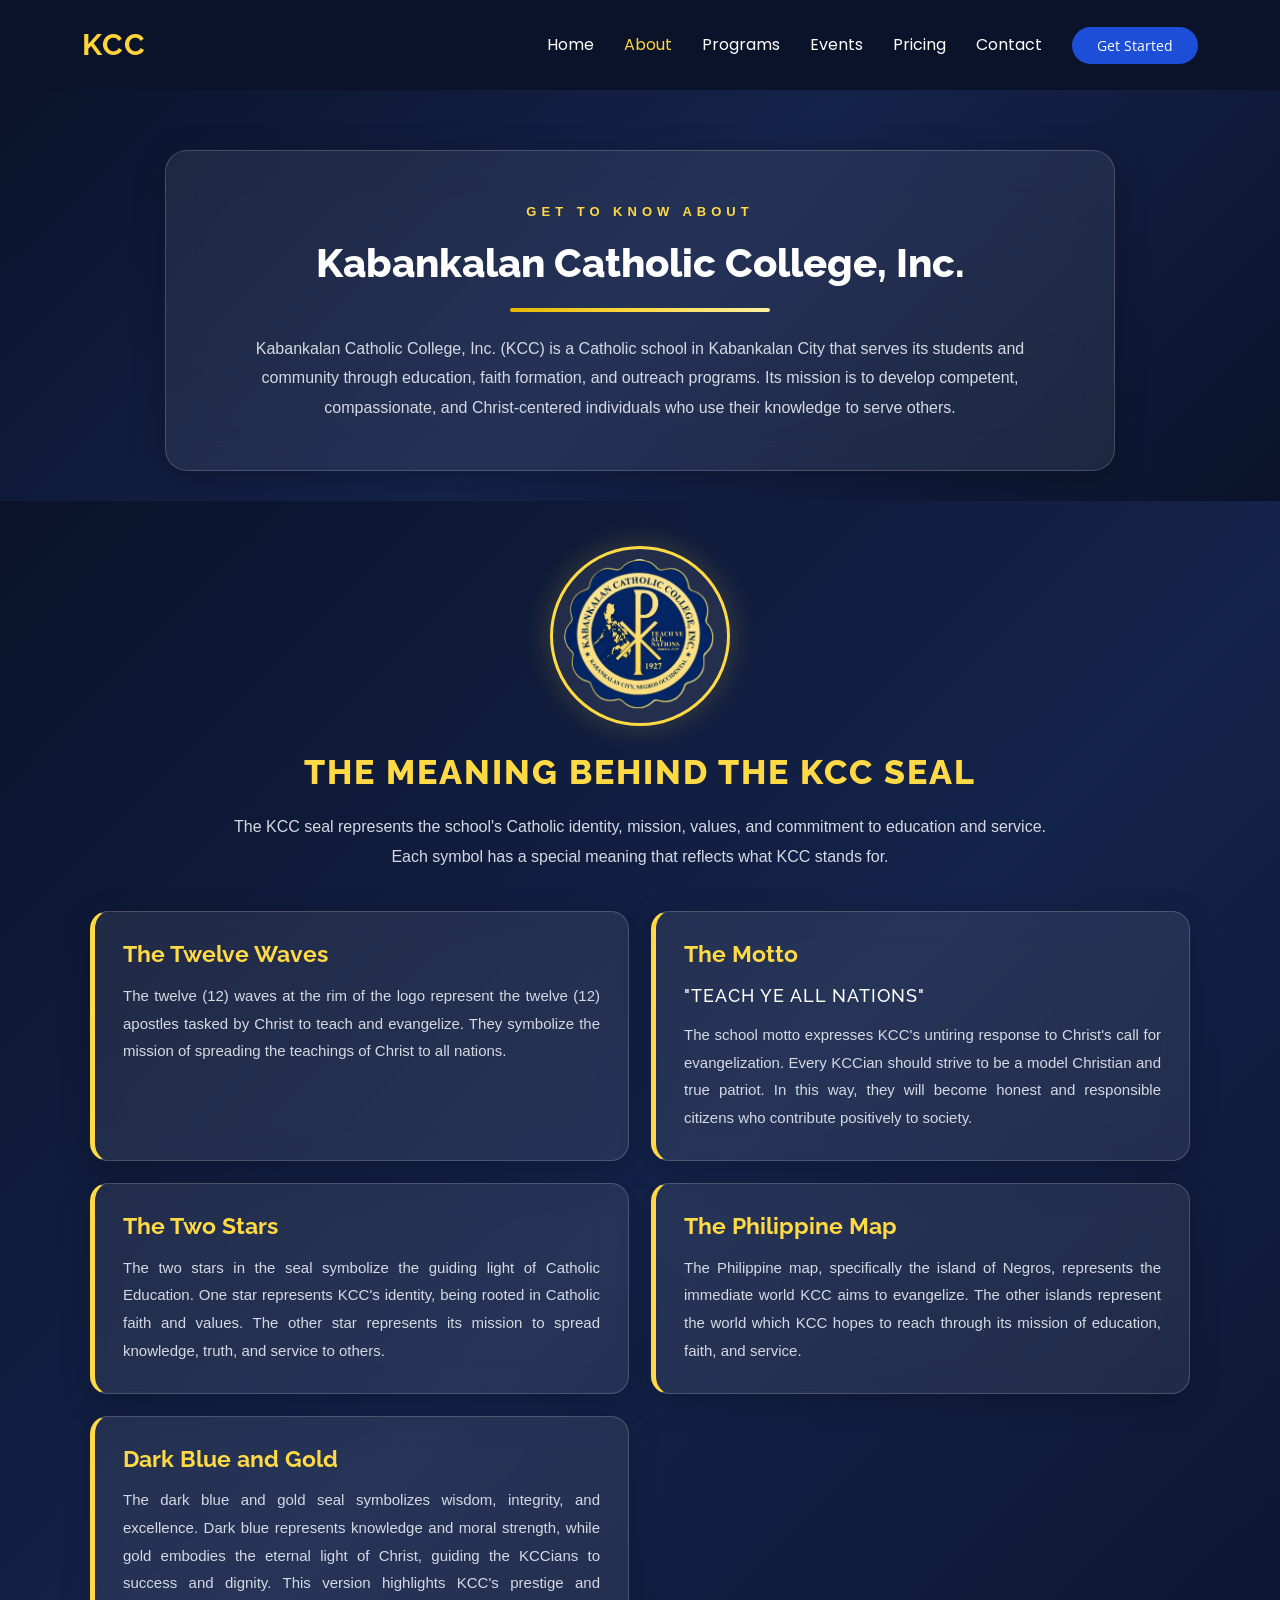
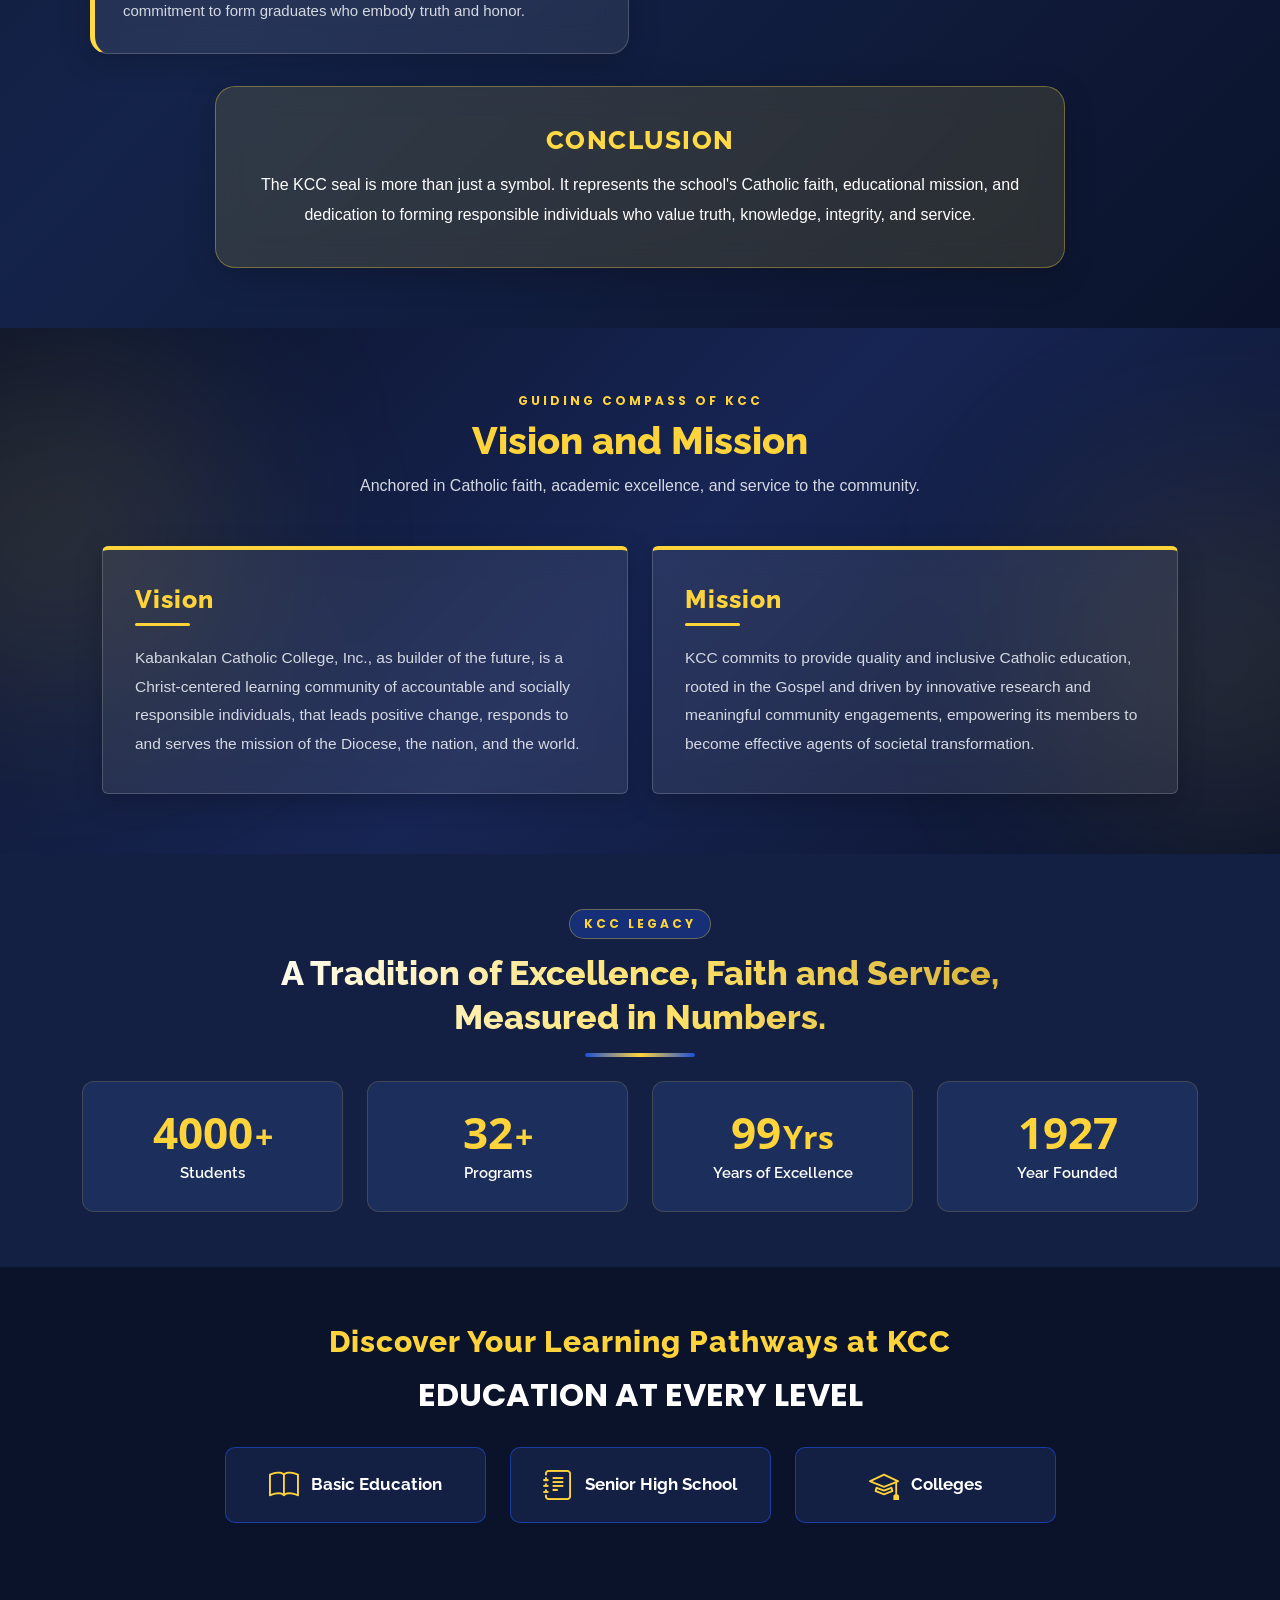
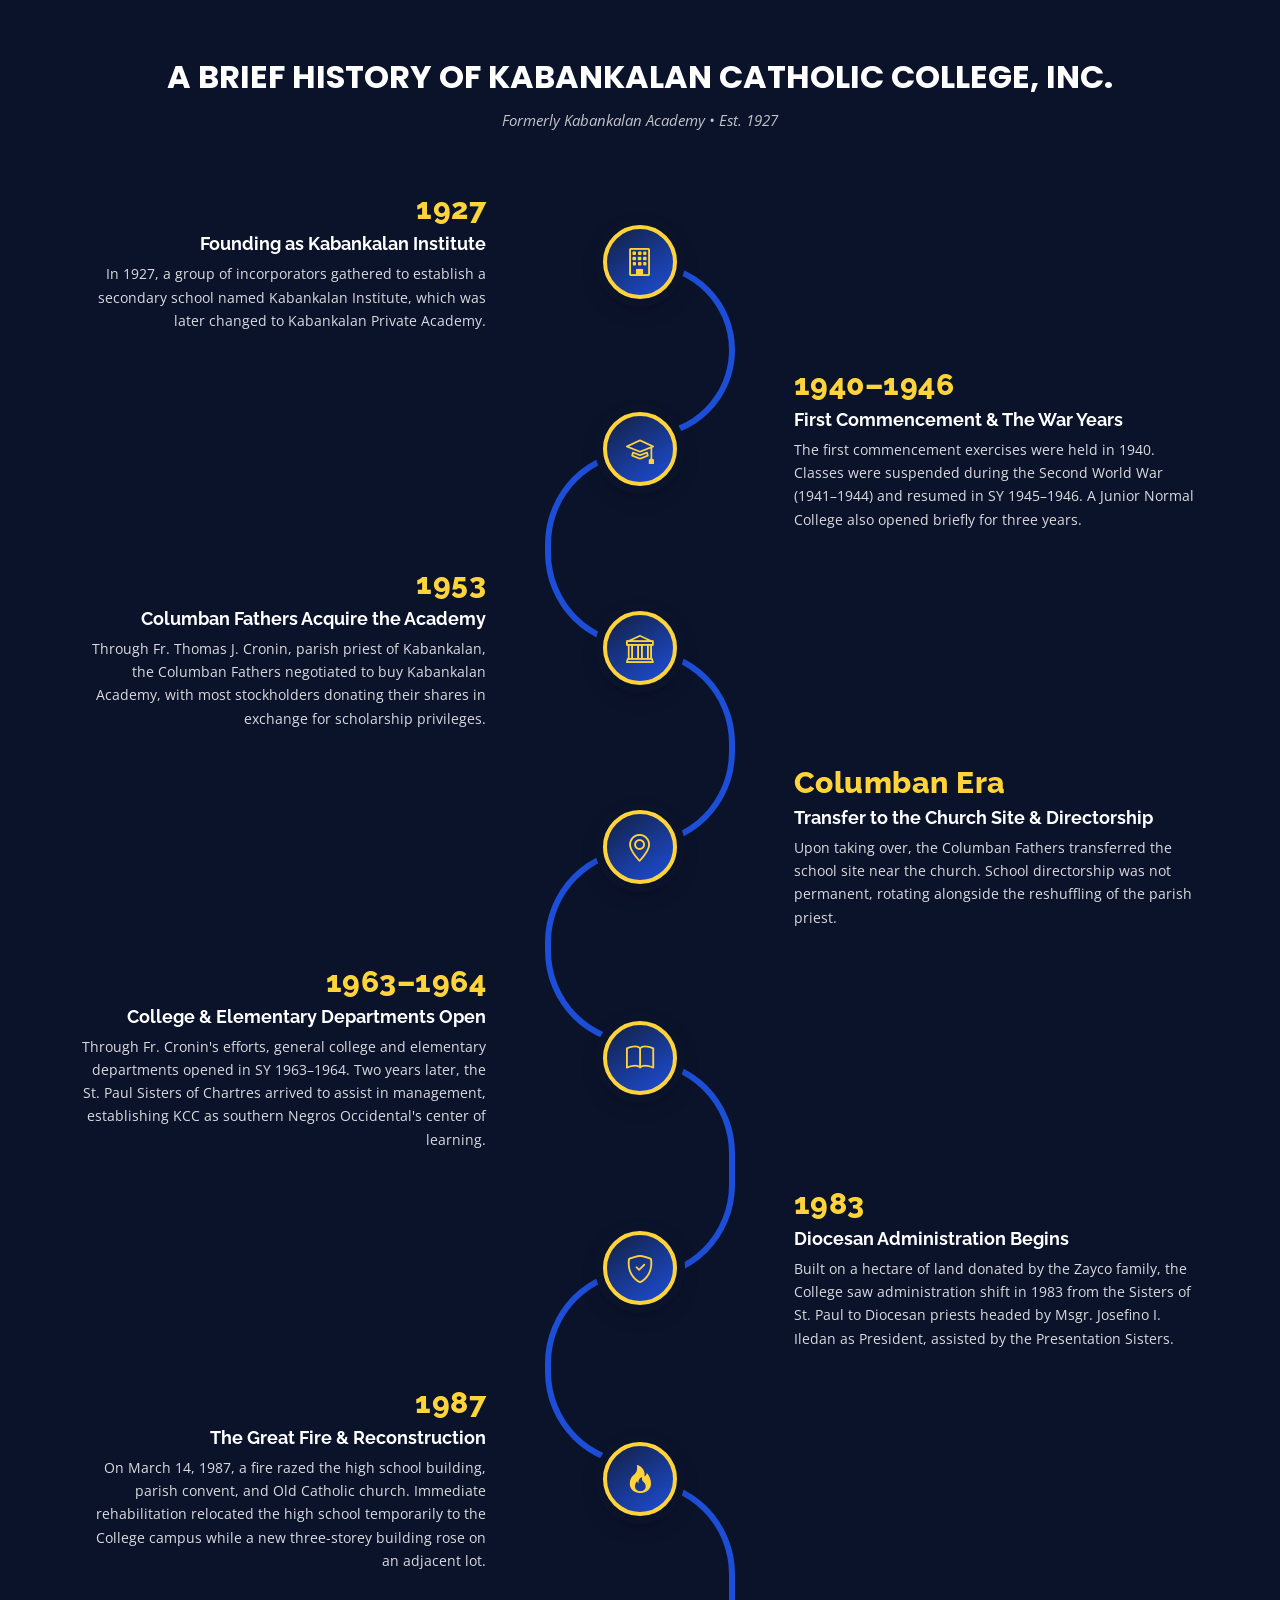
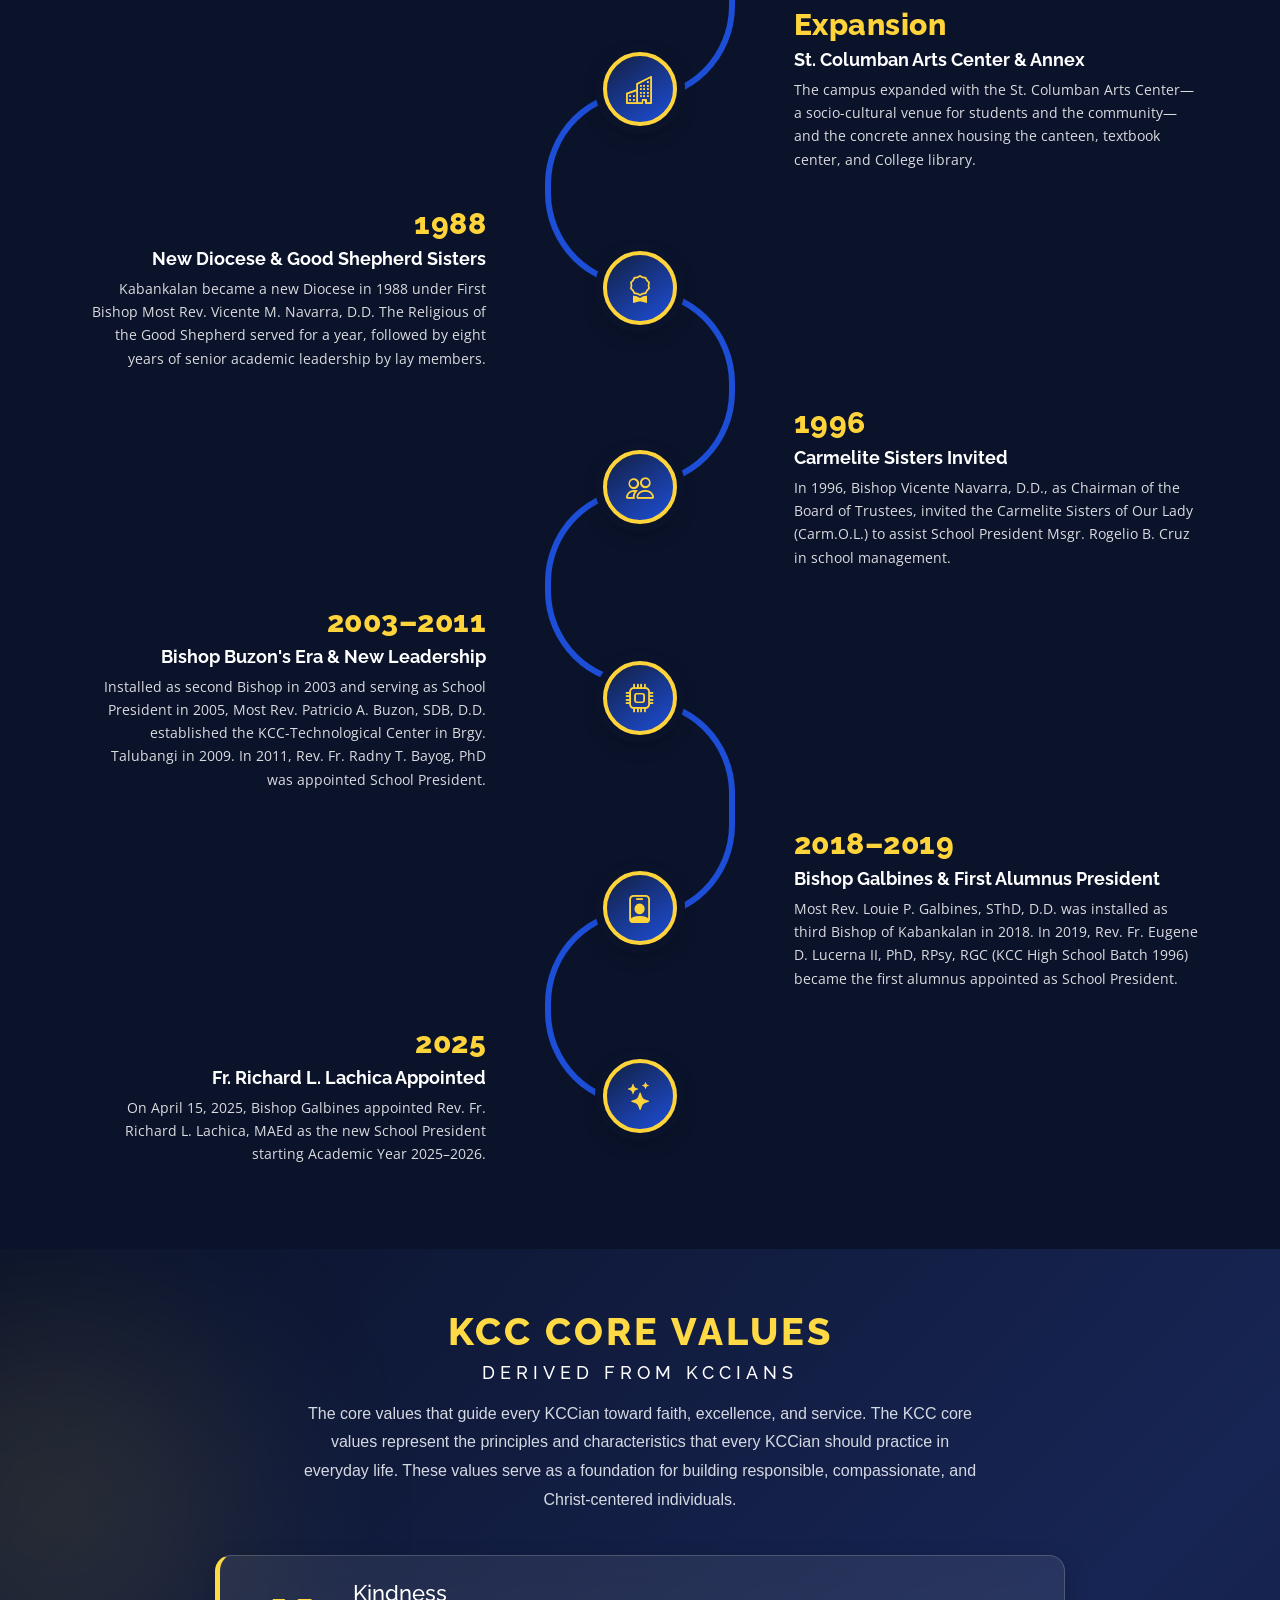
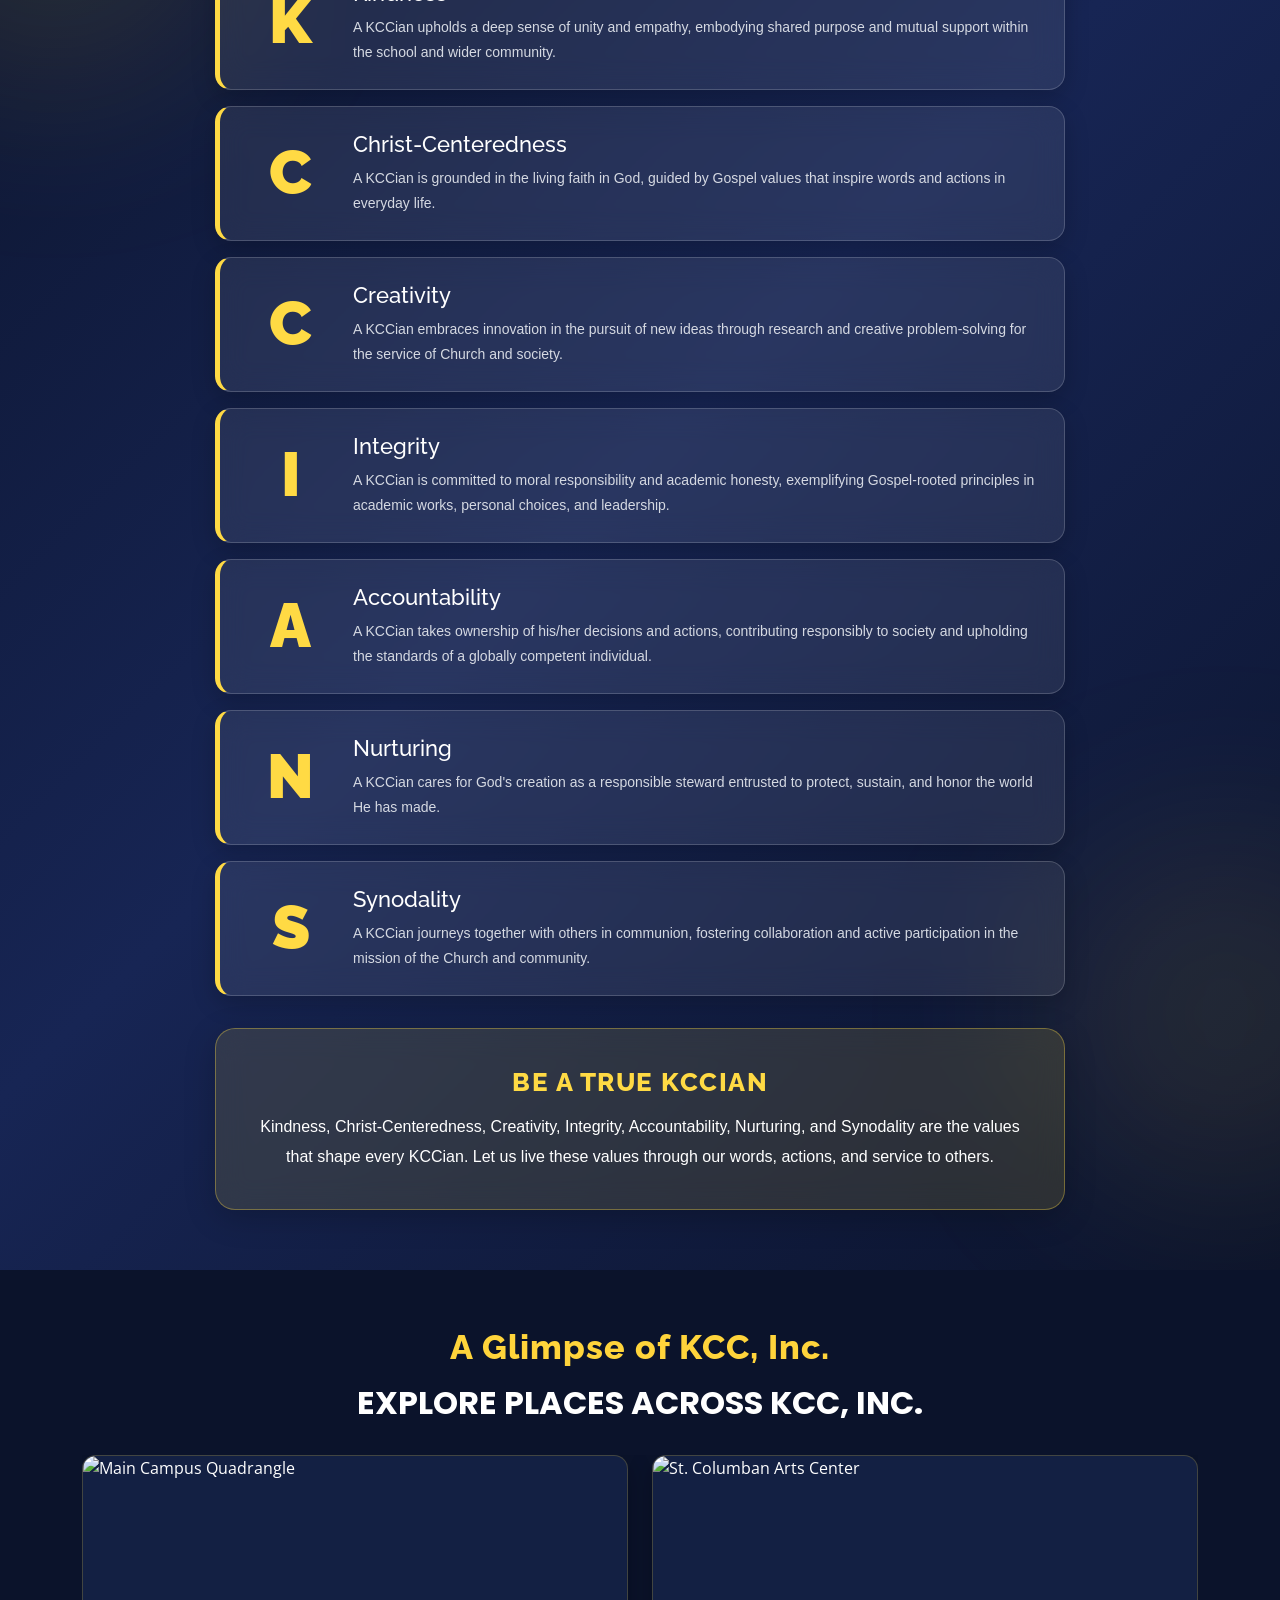
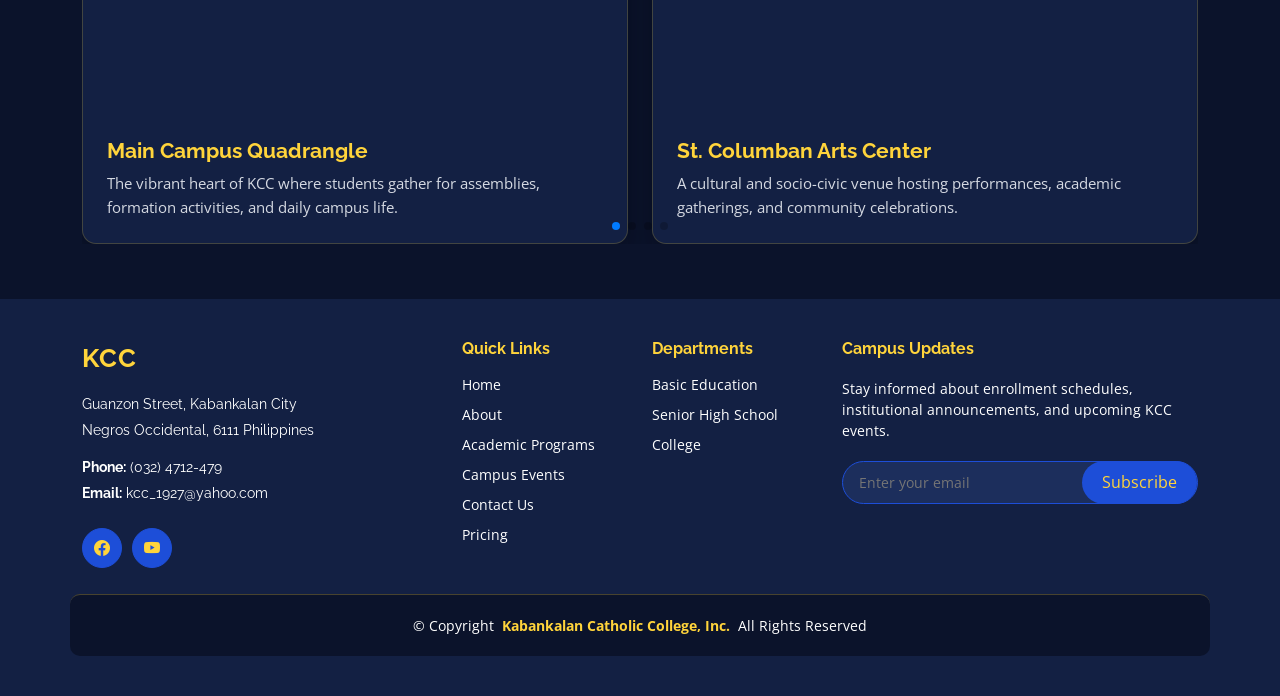
==== commit 68c9b9ff: "changes" ====
--- a/about.html
+++ b/about.html
@@ -4,9 +4,9 @@
 <head>
   <meta charset="utf-8">
   <meta content="width=device-width, initial-scale=1.0" name="viewport">
-  <title>About - Mentor Bootstrap Template</title>
-  <meta name="description" content="">
-  <meta name="keywords" content="">
+  <title>About - KCC (Kabankalan Catholic College, Inc.)</title>
+  <meta name="description" content="Learn about Kabankalan Catholic College, Inc. (KCC), its seal, vision and mission, history, core values, and campus places.">
+  <meta name="keywords" content="Kabankalan Catholic College, KCC, About KCC, Vision and Mission, KCC Seal, KCC Core Values">
 
   <!-- Favicons -->
   <link href="assets/img/favicon.png" rel="icon">
@@ -26,14 +26,6 @@
 
   <!-- Main CSS File -->
   <link href="assets/css/main.css" rel="stylesheet">
-
-  <!-- =======================================================
-  * Template Name: Mentor
-  * Template URL: https://bootstrapmade.com/mentor-free-education-bootstrap-theme/
-  * Updated: Jul 07 2025 with Bootstrap v5.3.7
-  * Author: BootstrapMade.com
-  * License: https://bootstrapmade.com/license/
-  ======================================================== -->
 </head>
 
 <body class="about-page">
@@ -42,36 +34,16 @@
     <div class="container-fluid container-xl position-relative d-flex align-items-center">
 
       <a href="index.html" class="logo d-flex align-items-center me-auto">
-        <!-- Uncomment the line below if you also wish to use an image logo -->
-        <!-- <img src="assets/img/logo.webp" alt=""> -->
-        <h1 class="sitename">Mentor</h1>
+        <h1 class="sitename">KCC</h1>
       </a>
 
       <nav id="navmenu" class="navmenu">
         <ul>
-          <li><a href="index.html">Home<br></a></li>
+          <li><a href="index.html">Home</a></li>
           <li><a href="about.html" class="active">About</a></li>
-          <li><a href="courses.html">Courses</a></li>
-          <li><a href="trainers.html">Trainers</a></li>
+          <li><a href="courses.html">Programs</a></li>
           <li><a href="events.html">Events</a></li>
           <li><a href="pricing.html">Pricing</a></li>
-          <li class="dropdown"><a href="#"><span>Dropdown</span> <i class="bi bi-chevron-down toggle-dropdown"></i></a>
-            <ul>
-              <li><a href="#">Dropdown 1</a></li>
-              <li class="dropdown"><a href="#"><span>Deep Dropdown</span> <i class="bi bi-chevron-down toggle-dropdown"></i></a>
-                <ul>
-                  <li><a href="#">Deep Dropdown 1</a></li>
-                  <li><a href="#">Deep Dropdown 2</a></li>
-                  <li><a href="#">Deep Dropdown 3</a></li>
-                  <li><a href="#">Deep Dropdown 4</a></li>
-                  <li><a href="#">Deep Dropdown 5</a></li>
-                </ul>
-              </li>
-              <li><a href="#">Dropdown 2</a></li>
-              <li><a href="#">Dropdown 3</a></li>
-              <li><a href="#">Dropdown 4</a></li>
-            </ul>
-          </li>
           <li><a href="contact.html">Contact</a></li>
         </ul>
         <i class="mobile-nav-toggle d-xl-none bi bi-list"></i>
@@ -82,94 +54,217 @@
     </div>
   </header>
 
+  <!-- MAIN CONTENT -->
   <main class="main">
 
-    <!-- Page Title -->
-    <div class="page-title" data-aos="fade">
-      <div class="heading">
-        <div class="container">
-          <div class="row d-flex justify-content-center text-center">
-            <div class="col-lg-8">
-              <h1>About Us<br></h1>
-              <p class="mb-0">Odio et unde deleniti. Deserunt numquam exercitationem. Officiis quo odio sint voluptas consequatur ut a odio voluptatem. Sit dolorum debitis veritatis natus dolores. Quasi ratione sint. Sit quaerat ipsum dolorem.</p>
-            </div>
-          </div>
-        </div>
-      </div>
-      <nav class="breadcrumbs">
-        <div class="container">
-          <ol>
-            <li><a href="index.html">Home</a></li>
-            <li class="current">About Us<br></li>
-          </ol>
-        </div>
-      </nav>
-    </div><!-- End Page Title -->
-
-    <!-- About Us Section -->
+    <!-- ABOUT KCC SECTION -->
+    <section id="about-kcc" class="about-kcc-section">
+
+      <div class="about-kcc-container">
+
+        <div class="about-kcc-heading">
+
+          <span class="about-kcc-subtitle">
+            GET TO KNOW ABOUT
+          </span>
+
+          <h1>Kabankalan Catholic College, Inc.</h1>
+
+          <div class="about-kcc-divider"></div>
+
+          <p>
+            Kabankalan Catholic College, Inc. (KCC) is a Catholic school
+            in Kabankalan City that serves its students and community
+            through education, faith formation, and outreach programs.
+            Its mission is to develop competent, compassionate, and
+            Christ-centered individuals who use their knowledge
+            to serve others.
+          </p>
+
+        </div>
+
+      </div>
+
+    </section>
+
+    <!-- ABOUT KCC SEAL SECTION -->
     <section id="about-us" class="section about-us">
 
+      <div class="seal-container">
+
+        <div class="seal-header">
+
+          <img src="assets/img/seal.png" alt="KCC Official Seal">
+
+          <h1>THE MEANING BEHIND THE KCC SEAL</h1>
+
+          <p>
+            The KCC seal represents the school's Catholic identity,
+            mission, values, and commitment to education and service.
+            Each symbol has a special meaning that reflects what
+            KCC stands for.
+          </p>
+
+        </div>
+
+        <div class="seal-content">
+
+          <article class="seal-card">
+            <h2>The Twelve Waves</h2>
+            <p>
+              The twelve (12) waves at the rim of the logo represent
+              the twelve (12) apostles tasked by Christ to teach and
+              evangelize. They symbolize the mission of spreading
+              the teachings of Christ to all nations.
+            </p>
+          </article>
+
+          <article class="seal-card">
+            <h2>The Motto</h2>
+            <h3>"TEACH YE ALL NATIONS"</h3>
+            <p>
+              The school motto expresses KCC's untiring response
+              to Christ's call for evangelization. Every KCCian
+              should strive to be a model Christian and true patriot.
+              In this way, they will become honest and responsible
+              citizens who contribute positively to society.
+            </p>
+          </article>
+
+          <article class="seal-card">
+            <h2>The Two Stars</h2>
+            <p>
+              The two stars in the seal symbolize the guiding light
+              of Catholic Education. One star represents KCC's identity,
+              being rooted in Catholic faith and values. The other star
+              represents its mission to spread knowledge, truth,
+              and service to others.
+            </p>
+          </article>
+
+          <article class="seal-card">
+            <h2>The Philippine Map</h2>
+            <p>
+              The Philippine map, specifically the island of Negros,
+              represents the immediate world KCC aims to evangelize.
+              The other islands represent the world which KCC hopes
+              to reach through its mission of education, faith,
+              and service.
+            </p>
+          </article>
+
+          <article class="seal-card">
+            <h2>Dark Blue and Gold</h2>
+            <p>
+              The dark blue and gold seal symbolizes wisdom, integrity,
+              and excellence. Dark blue represents knowledge and moral
+              strength, while gold embodies the eternal light of Christ,
+              guiding the KCCians to success and dignity.
+              This version highlights KCC's prestige and commitment
+              to form graduates who embody truth and honor.
+            </p>
+          </article>
+
+        </div>
+
+        <div class="seal-conclusion">
+
+          <h2>Conclusion</h2>
+
+          <p>
+            The KCC seal is more than just a symbol. It represents
+            the school's Catholic faith, educational mission,
+            and dedication to forming responsible individuals
+            who value truth, knowledge, integrity, and service.
+          </p>
+
+        </div>
+
+      </div>
+
+    </section>
+
+    <!-- Vision and Mission Section -->
+    <section id="vision-mission" class="vision-mission section">
+
       <div class="container">
 
-        <div class="row gy-4">
-
-          <div class="col-lg-6 order-1 order-lg-2" data-aos="fade-up" data-aos-delay="100">
-            <img src="assets/img/about/about-1.webp" class="img-fluid" alt="">
-          </div>
-
-          <div class="col-lg-6 order-2 order-lg-1 content" data-aos="fade-up" data-aos-delay="200">
-            <h3>Voluptatem dignissimos provident quasi corporis</h3>
-            <p class="fst-italic">
-              Lorem ipsum dolor sit amet, consectetur adipiscing elit, sed do eiusmod tempor incididunt ut labore et dolore
-              magna aliqua.
-            </p>
-            <ul>
-              <li><i class="bi bi-check-circle"></i> <span>Ullamco laboris nisi ut aliquip ex ea commodo consequat.</span></li>
-              <li><i class="bi bi-check-circle"></i> <span>Duis aute irure dolor in reprehenderit in voluptate velit.</span></li>
-              <li><i class="bi bi-check-circle"></i> <span>Ullamco laboris nisi ut aliquip ex ea commodo consequat. Duis aute irure dolor in reprehenderit in voluptate trideta storacalaperda mastiro dolore eu fugiat nulla pariatur.</span></li>
-            </ul>
-          </div>
-
-        </div>
-
-      </div>
-
-    </section><!-- /About Us Section -->
+        <div class="vm-section-header text-center mb-5" data-aos="fade-up">
+          <span class="vm-kicker">GUIDING COMPASS OF KCC</span>
+          <h2>Vision and Mission</h2>
+          <p>Anchored in Catholic faith, academic excellence, and service to the community.</p>
+        </div>
+
+        <div class="row gy-4 justify-content-center align-items-stretch">
+
+          <div class="col-lg-6 d-flex" data-aos="fade-up" data-aos-delay="100">
+            <div class="content vm-rect-card w-100">
+              <h3>Vision</h3>
+              <p>Kabankalan Catholic College, Inc., as builder of the future, is a Christ-centered learning community of accountable and socially responsible individuals, that leads positive change, responds to and serves the mission of the Diocese, the nation, and the world.</p>
+            </div>
+          </div>
+
+          <div class="col-lg-6 d-flex" data-aos="fade-up" data-aos-delay="200">
+            <div class="content vm-rect-card w-100">
+              <h3>Mission</h3>
+              <p>KCC commits to provide quality and inclusive Catholic education, rooted in the Gospel and driven by innovative research and meaningful community engagements, empowering its members to become effective agents of societal transformation.</p>
+            </div>
+          </div>
+
+        </div>
+
+      </div>
+
+    </section><!-- /Vision and Mission Section -->
 
     <!-- Counts Section -->
     <section id="counts" class="section counts light-background">
 
       <div class="container" data-aos="fade-up" data-aos-delay="100">
 
+        <div class="counts-heading text-center mb-4">
+          <span class="counts-kicker">KCC LEGACY</span>
+          <h2>A Tradition of Excellence, Faith and Service, Measured in Numbers.</h2>
+          <div class="counts-divider"></div>
+        </div>
+
         <div class="row gy-4">
 
           <div class="col-lg-3 col-md-6">
             <div class="stats-item text-center w-100 h-100">
-              <span data-purecounter-start="0" data-purecounter-end="1232" data-purecounter-duration="1" class="purecounter"></span>
+              <div class="stat-number">
+                <span data-purecounter-start="0" data-purecounter-end="4000" data-purecounter-duration="1" class="purecounter">4000</span><span class="stat-suffix">+</span>
+              </div>
               <p>Students</p>
             </div>
-          </div><!-- End Stats Item -->
+          </div>
 
           <div class="col-lg-3 col-md-6">
             <div class="stats-item text-center w-100 h-100">
-              <span data-purecounter-start="0" data-purecounter-end="64" data-purecounter-duration="1" class="purecounter"></span>
-              <p>Courses</p>
-            </div>
-          </div><!-- End Stats Item -->
+              <div class="stat-number">
+                <span data-purecounter-start="0" data-purecounter-end="32" data-purecounter-duration="1" class="purecounter">32</span><span class="stat-suffix">+</span>
+              </div>
+              <p>Programs</p>
+            </div>
+          </div>
 
           <div class="col-lg-3 col-md-6">
             <div class="stats-item text-center w-100 h-100">
-              <span data-purecounter-start="0" data-purecounter-end="42" data-purecounter-duration="1" class="purecounter"></span>
-              <p>Events</p>
-            </div>
-          </div><!-- End Stats Item -->
+              <div class="stat-number">
+                <span data-purecounter-start="0" data-purecounter-end="99" data-purecounter-duration="1" class="purecounter">99</span><span class="stat-suffix"> Yrs</span>
+              </div>
+              <p>Years of Excellence</p>
+            </div>
+          </div>
 
           <div class="col-lg-3 col-md-6">
             <div class="stats-item text-center w-100 h-100">
-              <span data-purecounter-start="0" data-purecounter-end="24" data-purecounter-duration="1" class="purecounter"></span>
-              <p>Trainers</p>
-            </div>
-          </div><!-- End Stats Item -->
+              <div class="stat-number">
+                <span data-purecounter-start="0" data-purecounter-end="1927" data-purecounter-duration="1" data-purecounter-separator="false" class="purecounter">1927</span>
+              </div>
+              <p>Year Founded</p>
+            </div>
+          </div>
 
         </div>
 
@@ -177,13 +272,341 @@
 
     </section><!-- /Counts Section -->
 
-    <!-- Testimonials Section -->
+    <!-- Pathways Section -->
+    <section id="pathways" class="features section">
+      <div class="container section-title text-center" data-aos="fade-up">
+        <h2 class="pathway-heading">Discover Your Learning Pathways at KCC</h2>
+        <p>Education at Every Level</p>
+      </div>
+
+      <div class="container">
+        <div class="row gy-4 justify-content-center">
+
+          <div class="col-lg-3 col-md-4 col-sm-6" data-aos="fade-up" data-aos-delay="100">
+            <div class="features-item justify-content-center text-center">
+              <i class="bi bi-book"></i>
+              <h3><a href="courses.html" class="stretched-link">Basic Education</a></h3>
+            </div>
+          </div>
+
+          <div class="col-lg-3 col-md-4 col-sm-6" data-aos="fade-up" data-aos-delay="200">
+            <div class="features-item justify-content-center text-center">
+              <i class="bi bi-journal-text"></i>
+              <h3><a href="courses.html" class="stretched-link">Senior High School</a></h3>
+            </div>
+          </div>
+
+          <div class="col-lg-3 col-md-4 col-sm-6" data-aos="fade-up" data-aos-delay="300">
+            <div class="features-item justify-content-center text-center">
+              <i class="bi bi-mortarboard"></i>
+              <h3><a href="courses.html" class="stretched-link">Colleges</a></h3>
+            </div>
+          </div>
+
+        </div>
+      </div>
+    </section><!-- /Pathways Section -->
+
+    <!-- Infographic Roadmap History Section -->
+    <section id="history-roadmap" class="section">
+      <div class="container">
+        <div class="kcci-roadmap-section" data-aos="fade-up" data-aos-delay="100">
+          <div class="section-title text-center">
+            <p>A Brief History of Kabankalan Catholic College, Inc.</p>
+            <span class="roadmap-subtitle">Formerly Kabankalan Academy • Est. 1927</span>
+          </div>
+
+          <div class="kcci-roadmap">
+
+            <!-- Item 1 -->
+            <div class="roadmap-step step-left" data-aos="fade-up" data-aos-delay="100">
+              <div class="roadmap-content">
+                <span class="roadmap-year">1927</span>
+                <h4>Founding as Kabankalan Institute</h4>
+                <p>In 1927, a group of incorporators gathered to establish a secondary school named Kabankalan Institute, which was later changed to Kabankalan Private Academy.</p>
+              </div>
+              <div class="roadmap-node">
+                <div class="node-circle"><i class="bi bi-building"></i></div>
+              </div>
+              <div class="roadmap-spacer"></div>
+            </div>
+
+            <!-- Item 2 -->
+            <div class="roadmap-step step-right" data-aos="fade-up" data-aos-delay="100">
+              <div class="roadmap-spacer"></div>
+              <div class="roadmap-node">
+                <div class="node-circle"><i class="bi bi-mortarboard"></i></div>
+              </div>
+              <div class="roadmap-content">
+                <span class="roadmap-year">1940–1946</span>
+                <h4>First Commencement &amp; The War Years</h4>
+                <p>The first commencement exercises were held in 1940. Classes were suspended during the Second World War (1941–1944) and resumed in SY 1945–1946. A Junior Normal College also opened briefly for three years.</p>
+              </div>
+            </div>
+
+            <!-- Item 3 -->
+            <div class="roadmap-step step-left" data-aos="fade-up" data-aos-delay="100">
+              <div class="roadmap-content">
+                <span class="roadmap-year">1953</span>
+                <h4>Columban Fathers Acquire the Academy</h4>
+                <p>Through Fr. Thomas J. Cronin, parish priest of Kabankalan, the Columban Fathers negotiated to buy Kabankalan Academy, with most stockholders donating their shares in exchange for scholarship privileges.</p>
+              </div>
+              <div class="roadmap-node">
+                <div class="node-circle"><i class="bi bi-bank"></i></div>
+              </div>
+              <div class="roadmap-spacer"></div>
+            </div>
+
+            <!-- Item 4 -->
+            <div class="roadmap-step step-right" data-aos="fade-up" data-aos-delay="100">
+              <div class="roadmap-spacer"></div>
+              <div class="roadmap-node">
+                <div class="node-circle"><i class="bi bi-geo-alt"></i></div>
+              </div>
+              <div class="roadmap-content">
+                <span class="roadmap-year">Columban Era</span>
+                <h4>Transfer to the Church Site &amp; Directorship</h4>
+                <p>Upon taking over, the Columban Fathers transferred the school site near the church. School directorship was not permanent, rotating alongside the reshuffling of the parish priest.</p>
+              </div>
+            </div>
+
+            <!-- Item 5 -->
+            <div class="roadmap-step step-left" data-aos="fade-up" data-aos-delay="100">
+              <div class="roadmap-content">
+                <span class="roadmap-year">1963–1964</span>
+                <h4>College &amp; Elementary Departments Open</h4>
+                <p>Through Fr. Cronin's efforts, general college and elementary departments opened in SY 1963–1964. Two years later, the St. Paul Sisters of Chartres arrived to assist in management, establishing KCC as southern Negros Occidental's center of learning.</p>
+              </div>
+              <div class="roadmap-node">
+                <div class="node-circle"><i class="bi bi-book"></i></div>
+              </div>
+              <div class="roadmap-spacer"></div>
+            </div>
+
+            <!-- Item 6 -->
+            <div class="roadmap-step step-right" data-aos="fade-up" data-aos-delay="100">
+              <div class="roadmap-spacer"></div>
+              <div class="roadmap-node">
+                <div class="node-circle"><i class="bi bi-shield-check"></i></div>
+              </div>
+              <div class="roadmap-content">
+                <span class="roadmap-year">1983</span>
+                <h4>Diocesan Administration Begins</h4>
+                <p>Built on a hectare of land donated by the Zayco family, the College saw administration shift in 1983 from the Sisters of St. Paul to Diocesan priests headed by Msgr. Josefino I. Iledan as President, assisted by the Presentation Sisters.</p>
+              </div>
+            </div>
+
+            <!-- Item 7 -->
+            <div class="roadmap-step step-left" data-aos="fade-up" data-aos-delay="100">
+              <div class="roadmap-content">
+                <span class="roadmap-year">1987</span>
+                <h4>The Great Fire &amp; Reconstruction</h4>
+                <p>On March 14, 1987, a fire razed the high school building, parish convent, and Old Catholic church. Immediate rehabilitation relocated the high school temporarily to the College campus while a new three-storey building rose on an adjacent lot.</p>
+              </div>
+              <div class="roadmap-node">
+                <div class="node-circle"><i class="bi bi-fire"></i></div>
+              </div>
+              <div class="roadmap-spacer"></div>
+            </div>
+
+            <!-- Item 8 -->
+            <div class="roadmap-step step-right" data-aos="fade-up" data-aos-delay="100">
+              <div class="roadmap-spacer"></div>
+              <div class="roadmap-node">
+                <div class="node-circle"><i class="bi bi-buildings"></i></div>
+              </div>
+              <div class="roadmap-content">
+                <span class="roadmap-year">Expansion</span>
+                <h4>St. Columban Arts Center &amp; Annex</h4>
+                <p>The campus expanded with the St. Columban Arts Center—a socio-cultural venue for students and the community—and the concrete annex housing the canteen, textbook center, and College library.</p>
+              </div>
+            </div>
+
+            <!-- Item 9 -->
+            <div class="roadmap-step step-left" data-aos="fade-up" data-aos-delay="100">
+              <div class="roadmap-content">
+                <span class="roadmap-year">1988</span>
+                <h4>New Diocese &amp; Good Shepherd Sisters</h4>
+                <p>Kabankalan became a new Diocese in 1988 under First Bishop Most Rev. Vicente M. Navarra, D.D. The Religious of the Good Shepherd served for a year, followed by eight years of senior academic leadership by lay members.</p>
+              </div>
+              <div class="roadmap-node">
+                <div class="node-circle"><i class="bi bi-award"></i></div>
+              </div>
+              <div class="roadmap-spacer"></div>
+            </div>
+
+            <!-- Item 10 -->
+            <div class="roadmap-step step-right" data-aos="fade-up" data-aos-delay="100">
+              <div class="roadmap-spacer"></div>
+              <div class="roadmap-node">
+                <div class="node-circle"><i class="bi bi-people"></i></div>
+              </div>
+              <div class="roadmap-content">
+                <span class="roadmap-year">1996</span>
+                <h4>Carmelite Sisters Invited</h4>
+                <p>In 1996, Bishop Vicente Navarra, D.D., as Chairman of the Board of Trustees, invited the Carmelite Sisters of Our Lady (Carm.O.L.) to assist School President Msgr. Rogelio B. Cruz in school management.</p>
+              </div>
+            </div>
+
+            <!-- Item 11 -->
+            <div class="roadmap-step step-left" data-aos="fade-up" data-aos-delay="100">
+              <div class="roadmap-content">
+                <span class="roadmap-year">2003–2011</span>
+                <h4>Bishop Buzon's Era &amp; New Leadership</h4>
+                <p>Installed as second Bishop in 2003 and serving as School President in 2005, Most Rev. Patricio A. Buzon, SDB, D.D. established the KCC-Technological Center in Brgy. Talubangi in 2009. In 2011, Rev. Fr. Radny T. Bayog, PhD was appointed School President.</p>
+              </div>
+              <div class="roadmap-node">
+                <div class="node-circle"><i class="bi bi-cpu"></i></div>
+              </div>
+              <div class="roadmap-spacer"></div>
+            </div>
+
+            <!-- Item 12 -->
+            <div class="roadmap-step step-right" data-aos="fade-up" data-aos-delay="100">
+              <div class="roadmap-spacer"></div>
+              <div class="roadmap-node">
+                <div class="node-circle"><i class="bi bi-person-badge"></i></div>
+              </div>
+              <div class="roadmap-content">
+                <span class="roadmap-year">2018–2019</span>
+                <h4>Bishop Galbines &amp; First Alumnus President</h4>
+                <p>Most Rev. Louie P. Galbines, SThD, D.D. was installed as third Bishop of Kabankalan in 2018. In 2019, Rev. Fr. Eugene D. Lucerna II, PhD, RPsy, RGC (KCC High School Batch 1996) became the first alumnus appointed as School President.</p>
+              </div>
+            </div>
+
+            <!-- Item 13 -->
+            <div class="roadmap-step step-left step-last" data-aos="fade-up" data-aos-delay="100">
+              <div class="roadmap-content">
+                <span class="roadmap-year">2025</span>
+                <h4>Fr. Richard L. Lachica Appointed</h4>
+                <p>On April 15, 2025, Bishop Galbines appointed Rev. Fr. Richard L. Lachica, MAEd as the new School President starting Academic Year 2025–2026.</p>
+              </div>
+              <div class="roadmap-node">
+                <div class="node-circle"><i class="bi bi-stars"></i></div>
+              </div>
+              <div class="roadmap-spacer"></div>
+            </div>
+
+          </div>
+        </div>
+      </div>
+    </section><!-- /Infographic Roadmap History Section -->
+
+    <!-- KCC CORE VALUES SECTION -->
+    <section id="core-values" class="core-values-section">
+
+      <div class="core-values-container">
+
+        <div class="core-values-heading">
+          <h2>KCC CORE VALUES</h2>
+          <h3>DERIVED FROM KCCIANS</h3>
+
+          <p>
+            The core values that guide every KCCian
+            toward faith, excellence, and service. The KCC core values represent the principles
+            and characteristics that every KCCian should
+            practice in everyday life. These values serve
+            as a foundation for building responsible,
+            compassionate, and Christ-centered individuals.
+          </p>
+        </div>
+
+        <div class="values-container">
+
+          <div class="value-card">
+            <h2>K</h2>
+            <h3>Kindness</h3>
+            <p>
+              A KCCian upholds a deep sense of unity and
+              empathy, embodying shared purpose and mutual
+              support within the school and wider community.
+            </p>
+          </div>
+
+          <div class="value-card">
+            <h2>C</h2>
+            <h3>Christ-Centeredness</h3>
+            <p>
+              A KCCian is grounded in the living faith in God,
+              guided by Gospel values that inspire words and
+              actions in everyday life.
+            </p>
+          </div>
+
+          <div class="value-card">
+            <h2>C</h2>
+            <h3>Creativity</h3>
+            <p>
+              A KCCian embraces innovation in the pursuit of
+              new ideas through research and creative
+              problem-solving for the service of Church
+              and society.
+            </p>
+          </div>
+
+          <div class="value-card">
+            <h2>I</h2>
+            <h3>Integrity</h3>
+            <p>
+              A KCCian is committed to moral responsibility
+              and academic honesty, exemplifying Gospel-rooted
+              principles in academic works, personal choices,
+              and leadership.
+            </p>
+          </div>
+
+          <div class="value-card">
+            <h2>A</h2>
+            <h3>Accountability</h3>
+            <p>
+              A KCCian takes ownership of his/her decisions
+              and actions, contributing responsibly to society
+              and upholding the standards of a globally
+              competent individual.
+            </p>
+          </div>
+
+          <div class="value-card">
+            <h2>N</h2>
+            <h3>Nurturing</h3>
+            <p>
+              A KCCian cares for God's creation as a
+              responsible steward entrusted to protect,
+              sustain, and honor the world He has made.
+            </p>
+          </div>
+
+          <div class="value-card">
+            <h2>S</h2>
+            <h3>Synodality</h3>
+            <p>
+              A KCCian journeys together with others in
+              communion, fostering collaboration and active
+              participation in the mission of the Church
+              and community.
+            </p>
+          </div>
+
+        </div>
+
+        <div class="seal-conclusion">
+          <h2>BE A TRUE KCCIAN</h2>
+          <p>
+            Kindness, Christ-Centeredness, Creativity, Integrity, Accountability, Nurturing, and Synodality are the values that shape every KCCian. Let us live these values through our words, actions, and service to others.
+          </p>
+        </div>
+
+      </div>
+
+    </section>
+
+    <!-- Campus Places Section -->
     <section id="testimonials" class="testimonials section">
 
       <!-- Section Title -->
-      <div class="container section-title" data-aos="fade-up">
-        <h2>Testimonials</h2>
-        <p>What are they saying</p>
+      <div class="container section-title text-center" data-aos="fade-up">
+        <h2 class="glimpse-heading">A Glimpse of KCC, Inc.</h2>
+        <p>Explore Places Across KCC, Inc.</p>
       </div><!-- End Section Title -->
 
       <div class="container" data-aos="fade-up" data-aos-delay="100">
@@ -205,11 +628,11 @@
               "breakpoints": {
                 "320": {
                   "slidesPerView": 1,
-                  "spaceBetween": 40
+                  "spaceBetween": 30
                 },
                 "1200": {
                   "slidesPerView": 2,
-                  "spaceBetween": 20
+                  "spaceBetween": 24
                 }
               }
             }
@@ -217,94 +640,44 @@
           <div class="swiper-wrapper">
 
             <div class="swiper-slide">
-              <div class="testimonial-wrap">
-                <div class="testimonial-item">
-                  <img src="assets/img/person/person-m-9.webp" class="testimonial-img" alt="">
-                  <h3>Saul Goodman</h3>
-                  <h4>Ceo &amp; Founder</h4>
-                  <div class="stars">
-                    <i class="bi bi-star-fill"></i><i class="bi bi-star-fill"></i><i class="bi bi-star-fill"></i><i class="bi bi-star-fill"></i><i class="bi bi-star-fill"></i>
-                  </div>
-                  <p>
-                    <i class="bi bi-quote quote-icon-left"></i>
-                    <span>Proin iaculis purus consequat sem cure digni ssim donec porttitora entum suscipit rhoncus. Accusantium quam, ultricies eget id, aliquam eget nibh et. Maecen aliquam, risus at semper.</span>
-                    <i class="bi bi-quote quote-icon-right"></i>
-                  </p>
+              <div class="place-card">
+                <img src="assets/img/kcc1.jpg" class="place-img" alt="Main Campus Quadrangle">
+                <div class="place-body">
+                  <h3>Main Campus Quadrangle</h3>
+                  <p>The vibrant heart of KCC where students gather for assemblies, formation activities, and daily campus life.</p>
                 </div>
               </div>
-            </div><!-- End testimonial item -->
+            </div>
 
             <div class="swiper-slide">
-              <div class="testimonial-wrap">
-                <div class="testimonial-item">
-                  <img src="assets/img/person/person-f-5.webp" class="testimonial-img" alt="">
-                  <h3>Sara Wilsson</h3>
-                  <h4>Designer</h4>
-                  <div class="stars">
-                    <i class="bi bi-star-fill"></i><i class="bi bi-star-fill"></i><i class="bi bi-star-fill"></i><i class="bi bi-star-fill"></i><i class="bi bi-star-fill"></i>
-                  </div>
-                  <p>
-                    <i class="bi bi-quote quote-icon-left"></i>
-                    <span>Export tempor illum tamen malis malis eram quae irure esse labore quem cillum quid cillum eram malis quorum velit fore eram velit sunt aliqua noster fugiat irure amet legam anim culpa.</span>
-                    <i class="bi bi-quote quote-icon-right"></i>
-                  </p>
+              <div class="place-card">
+                <img src="assets/img/kcc2.jpg" class="place-img" alt="St. Columban Arts Center">
+                <div class="place-body">
+                  <h3>St. Columban Arts Center</h3>
+                  <p>A cultural and socio-civic venue hosting performances, academic gatherings, and community celebrations.</p>
                 </div>
               </div>
-            </div><!-- End testimonial item -->
+            </div>
 
             <div class="swiper-slide">
-              <div class="testimonial-wrap">
-                <div class="testimonial-item">
-                  <img src="assets/img/person/person-f-12.webp" class="testimonial-img" alt="">
-                  <h3>Jena Karlis</h3>
-                  <h4>Store Owner</h4>
-                  <div class="stars">
-                    <i class="bi bi-star-fill"></i><i class="bi bi-star-fill"></i><i class="bi bi-star-fill"></i><i class="bi bi-star-fill"></i><i class="bi bi-star-fill"></i>
-                  </div>
-                  <p>
-                    <i class="bi bi-quote quote-icon-left"></i>
-                    <span>Enim nisi quem export duis labore cillum quae magna enim sint quorum nulla quem veniam duis minim tempor labore quem eram duis noster aute amet eram fore quis sint minim.</span>
-                    <i class="bi bi-quote quote-icon-right"></i>
-                  </p>
+              <div class="place-card">
+                <img src="assets/img/kcc3.jpg" class="place-img" alt="College Library & Learning Hub">
+                <div class="place-body">
+                  <h3>College Library &amp; Learning Hub</h3>
+                  <p>A quiet space for research, reading, and collaborative study supporting learners across all academic levels.</p>
                 </div>
               </div>
-            </div><!-- End testimonial item -->
+            </div>
 
             <div class="swiper-slide">
-              <div class="testimonial-wrap">
-                <div class="testimonial-item">
-                  <img src="assets/img/person/person-m-12.webp" class="testimonial-img" alt="">
-                  <h3>Matt Brandon</h3>
-                  <h4>Freelancer</h4>
-                  <div class="stars">
-                    <i class="bi bi-star-fill"></i><i class="bi bi-star-fill"></i><i class="bi bi-star-fill"></i><i class="bi bi-star-fill"></i><i class="bi bi-star-fill"></i>
-                  </div>
-                  <p>
-                    <i class="bi bi-quote quote-icon-left"></i>
-                    <span>Fugiat enim eram quae cillum dolore dolor amet nulla culpa multos export minim fugiat minim velit minim dolor enim duis veniam ipsum anim magna sunt elit fore quem dolore labore illum veniam.</span>
-                    <i class="bi bi-quote quote-icon-right"></i>
-                  </p>
+              <div class="place-card">
+                <img src="assets/img/kcc4.jpg" class="place-img" alt="KCC-Technological Center">
+                <div class="place-body">
+                  <h3>KCC-Technological Center</h3>
+                  <p>Located in Brgy. Talubangi, supporting technical, hands-on, and career-focused learning programs.</p>
                 </div>
               </div>
-            </div><!-- End testimonial item -->
-
-            <div class="swiper-slide">
-              <div class="testimonial-wrap">
-                <div class="testimonial-item">
-                  <img src="assets/img/person/person-m-13.webp" class="testimonial-img" alt="">
-                  <h3>John Larson</h3>
-                  <h4>Entrepreneur</h4>
-                  <div class="stars">
-                    <i class="bi bi-star-fill"></i><i class="bi bi-star-fill"></i><i class="bi bi-star-fill"></i><i class="bi bi-star-fill"></i><i class="bi bi-star-fill"></i>
-                  </div>
-                  <p>
-                    <i class="bi bi-quote quote-icon-left"></i>
-                    <span>Quis quorum aliqua sint quem legam fore sunt eram irure aliqua veniam tempor noster veniam enim culpa labore duis sunt culpa nulla illum cillum fugiat legam esse veniam culpa fore nisi cillum quid.</span>
-                    <i class="bi bi-quote quote-icon-right"></i>
-                  </p>
-                </div>
-              </div>
-            </div><!-- End testimonial item -->
+            </div>
 
           </div>
           <div class="swiper-pagination"></div>
@@ -312,7 +685,7 @@
 
       </div>
 
-    </section><!-- /Testimonials Section -->
+    </section><!-- /Campus Places Section -->
 
   </main>
 
@@ -322,49 +695,46 @@
       <div class="row gy-4">
         <div class="col-lg-4 col-md-6 footer-about">
           <a href="index.html" class="logo d-flex align-items-center">
-            <span class="sitename">Mentor</span>
+            <span class="sitename">KCC</span>
           </a>
           <div class="footer-contact pt-3">
-            <p>A108 Adam Street</p>
-            <p>New York, NY 535022</p>
-            <p class="mt-3"><strong>Phone:</strong> <span>+1 5589 55488 55</span></p>
-            <p><strong>Email:</strong> <span>info@example.com</span></p>
+            <p>Guanzon Street, Kabankalan City</p>
+            <p>Negros Occidental, 6111 Philippines</p>
+            <p class="mt-3"><strong>Phone:</strong> <span>(032) 4712-479</span></p>
+            <p><strong>Email:</strong> <span>kcc_1927@yahoo.com</span></p>
           </div>
           <div class="social-links d-flex mt-4">
-            <a href=""><i class="bi bi-twitter-x"></i></a>
-            <a href=""><i class="bi bi-facebook"></i></a>
-            <a href=""><i class="bi bi-instagram"></i></a>
-            <a href=""><i class="bi bi-linkedin"></i></a>
+            <a href="#"><i class="bi bi-facebook"></i></a>
+            <a href="#"><i class="bi bi-youtube"></i></a>
           </div>
         </div>
 
         <div class="col-lg-2 col-md-3 footer-links">
-          <h4>Useful Links</h4>
+          <h4>Quick Links</h4>
           <ul>
-            <li><a href="#">Home</a></li>
-            <li><a href="#">About us</a></li>
-            <li><a href="#">Services</a></li>
-            <li><a href="#">Terms of service</a></li>
-            <li><a href="#">Privacy policy</a></li>
+            <li><a href="index.html">Home</a></li>
+            <li><a href="about.html">About</a></li>
+            <li><a href="courses.html">Academic Programs</a></li>
+            <li><a href="events.html">Campus Events</a></li>
+            <li><a href="contact.html">Contact Us</a></li>
+            <li><a href="pricing.html">Pricing</a></li>
           </ul>
         </div>
 
         <div class="col-lg-2 col-md-3 footer-links">
-          <h4>Our Services</h4>
+          <h4>Departments</h4>
           <ul>
-            <li><a href="#">Web Design</a></li>
-            <li><a href="#">Web Development</a></li>
-            <li><a href="#">Product Management</a></li>
-            <li><a href="#">Marketing</a></li>
-            <li><a href="#">Graphic Design</a></li>
+            <li><a href="#">Basic Education</a></li>
+            <li><a href="#">Senior High School</a></li>
+            <li><a href="#">College</a></li>
           </ul>
         </div>
 
         <div class="col-lg-4 col-md-12 footer-newsletter">
-          <h4>Our Newsletter</h4>
-          <p>Subscribe to our newsletter and receive the latest news about our products and services!</p>
+          <h4>Campus Updates</h4>
+          <p>Stay informed about enrollment schedules, institutional announcements, and upcoming KCC events.</p>
           <form action="#" method="post" class="email-form">
-            <div class="newsletter-form"><input type="email" name="email"><input type="submit" value="Subscribe"></div>
+            <div class="newsletter-form"><input type="email" name="email" placeholder="Enter your email"><input type="submit" value="Subscribe"></div>
             <div class="loading">Loading</div>
             <div class="error-message"></div>
             <div class="sent-message">Your subscription request has been sent. Thank you!</div>
@@ -375,13 +745,7 @@
     </div>
 
     <div class="container copyright text-center mt-4">
-      <p>© <span>Copyright</span> <strong class="px-1 sitename">Mentor</strong> <span>All Rights Reserved</span></p>
-      <div class="credits">
-        <!-- All the links in the footer should remain intact. -->
-        <!-- You can delete the links only if you've purchased the pro version. -->
-        <!-- Licensing information: https://bootstrapmade.com/license/ -->
-        Designed by <a href="https://bootstrapmade.com/">BootstrapMade</a> | <a href="https://bootstrapmade.com/tools/">DevTools</a>
-      </div>
+      <p>© <span>Copyright</span> <strong class="px-1 sitename">Kabankalan Catholic College, Inc.</strong> <span>All Rights Reserved</span></p>
     </div>
 
   </footer>
--- a/assets/css/main.css
+++ b/assets/css/main.css
@@ -1,58 +1,53 @@
 /**
-* Template Name: Mentor
-* Template URL: https://bootstrapmade.com/mentor-free-education-bootstrap-theme/
-* Updated: Jul 07 2025 with Bootstrap v5.3.7
-* Author: BootstrapMade.com
-* License: https://bootstrapmade.com/license/
+* Template Name: KCC (Kabankalan Catholic College, Inc.)
+* Based on Bootstrap v5.3.7
 */
 
 /*--------------------------------------------------------------
 # Font & Color Variables
-# Help: https://bootstrapmade.com/color-system/
 --------------------------------------------------------------*/
-/* Fonts */
 :root {
-  --default-font: "Open Sans",  system-ui, -apple-system, "Segoe UI", Roboto, "Helvetica Neue", Arial, "Noto Sans", "Liberation Sans", sans-serif, "Apple Color Emoji", "Segoe UI Emoji", "Segoe UI Symbol", "Noto Color Emoji";
-  --heading-font: "Raleway",  sans-serif;
-  --nav-font: "Poppins",  sans-serif;
-}
-
-/* Global Colors - The following color variables are used throughout the website. Updating them here will change the color scheme of the entire website */
-:root { 
-  --background-color: #ffffff; /* Background color for the entire website, including individual sections */
-  --default-color: #444444; /* Default color used for the majority of the text content across the entire website */
-  --heading-color: #37423b; /* Color for headings, subheadings and title throughout the website */
-  --accent-color: #5fcf80; /* Accent color that represents your brand on the website. It's used for buttons, links, and other elements that need to stand out */
-  --surface-color: #ffffff; /* The surface color is used as a background of boxed elements within sections, such as cards, icon boxes, or other elements that require a visual separation from the global background. */
-  --contrast-color: #ffffff; /* Contrast color for text, ensuring readability against backgrounds of accent, heading, or default colors. */
-}
-
-/* Nav Menu Colors - The following color variables are used specifically for the navigation menu. They are separate from the global colors to allow for more customization options */
+  --default-font: "Open Sans", system-ui, -apple-system, "Segoe UI", Roboto, "Helvetica Neue", Arial, "Noto Sans", "Liberation Sans", sans-serif, "Apple Color Emoji", "Segoe UI Emoji", "Segoe UI Symbol", "Noto Color Emoji";
+  --heading-font: "Raleway", sans-serif;
+  --nav-font: "Poppins", sans-serif;
+}
+
 :root {
-  --nav-color: #272828;  /* The default color of the main navmenu links */
-  --nav-hover-color: #5fcf80; /* Applied to main navmenu links when they are hovered over or active */
-  --nav-mobile-background-color: #ffffff; /* Used as the background color for mobile navigation menu */
-  --nav-dropdown-background-color: #ffffff; /* Used as the background color for dropdown items that appear when hovering over primary navigation items */
-  --nav-dropdown-color: #272828; /* Used for navigation links of the dropdown items in the navigation menu. */
-  --nav-dropdown-hover-color: #5fcf80; /* Similar to --nav-hover-color, this color is applied to dropdown navigation links when they are hovered over. */
-}
-
-/* Color Presets - These classes override global colors when applied to any section or element, providing reuse of the sam color scheme. */
+  --background-color: #0b132b;
+  --default-color: #ffffff;
+  --heading-color: #ffd43b;
+  --accent-color: #1d4ed8;
+  --yellow-color: #ffd43b;
+  --surface-color: #132043;
+  --contrast-color: #ffffff;
+  --kcc-navy: #0b132b;
+  --kcc-gold: #d4af37;
+}
+
+:root {
+  --nav-color: #ffffff;
+  --nav-hover-color: #ffd43b;
+  --nav-mobile-background-color: #0b132b;
+  --nav-dropdown-background-color: #132043;
+  --nav-dropdown-color: #ffffff;
+  --nav-dropdown-hover-color: #ffd43b;
+}
 
 .light-background {
-  --background-color: #f9f9f9;
-  --surface-color: #ffffff;
+  --background-color: #132043;
+  --surface-color: #1c2e5c;
+  --default-color: #ffffff;
+  --heading-color: #ffd43b;
 }
 
 .dark-background {
   --background-color: #060606;
   --default-color: #ffffff;
-  --heading-color: #ffffff;
+  --heading-color: #ffd43b;
   --surface-color: #252525;
   --contrast-color: #ffffff;
 }
 
-/* Smooth scroll */
 :root {
   scroll-behavior: smooth;
 }
@@ -67,13 +62,13 @@
 }
 
 a {
-  color: var(--accent-color);
+  color: var(--yellow-color);
   text-decoration: none;
   transition: 0.3s;
 }
 
 a:hover {
-  color: color-mix(in srgb, var(--accent-color), transparent 25%);
+  color: color-mix(in srgb, var(--yellow-color), transparent 20%);
   text-decoration: none;
 }
 
@@ -87,8 +82,7 @@
   font-family: var(--heading-font);
 }
 
-/* Email Form Messages
-------------------------------*/
+/* Email Form Messages */
 .email-form .error-message {
   display: none;
   background: #df1529;
@@ -102,7 +96,7 @@
 .email-form .sent-message {
   display: none;
   color: #ffffff;
-  background: #059652;
+  background: var(--accent-color);
   text-align: center;
   padding: 15px;
   margin-bottom: 24px;
@@ -112,6 +106,7 @@
 .email-form .loading {
   display: none;
   background: var(--surface-color);
+  color: var(--yellow-color);
   text-align: center;
   padding: 15px;
   margin-bottom: 24px;
@@ -124,7 +119,7 @@
   width: 24px;
   height: 24px;
   margin: 0 10px -6px 0;
-  border: 3px solid var(--accent-color);
+  border: 3px solid var(--yellow-color);
   border-top-color: var(--surface-color);
   animation: email-form-loading 1s linear infinite;
 }
@@ -133,14 +128,12 @@
   0% {
     transform: rotate(0deg);
   }
-
   100% {
     transform: rotate(360deg);
   }
 }
 
-/* Pulsating Play Button
-------------------------------*/
+/* Pulsating Play Button */
 .pulsating-play-btn {
   width: 94px;
   height: 94px;
@@ -163,7 +156,7 @@
   animation-timing-function: steps;
   opacity: 1;
   border-radius: 50%;
-  border: 5px solid color-mix(in srgb, var(--accent-color), transparent 30%);
+  border: 5px solid color-mix(in srgb, var(--yellow-color), transparent 30%);
   top: -15%;
   left: -15%;
   background: rgba(198, 16, 0, 0);
@@ -179,7 +172,7 @@
   height: 0;
   border-top: 10px solid transparent;
   border-bottom: 10px solid transparent;
-  border-left: 15px solid #fff;
+  border-left: 15px solid var(--yellow-color);
   z-index: 100;
   transition: all 400ms cubic-bezier(0.55, 0.055, 0.675, 0.19);
 }
@@ -195,7 +188,7 @@
   border: none;
   border-top: 10px solid transparent;
   border-bottom: 10px solid transparent;
-  border-left: 15px solid #fff;
+  border-left: 15px solid var(--yellow-color);
   z-index: 200;
   animation: none;
   border-radius: 0;
@@ -211,7 +204,6 @@
     transform: scale(0.6, 0.6);
     opacity: 1;
   }
-
   100% {
     transform: scale(1, 1);
     opacity: 0;
@@ -244,7 +236,7 @@
   margin: 0;
   letter-spacing: 1px;
   text-transform: uppercase;
-  color: var(--accent-color);
+  color: var(--yellow-color);
 }
 
 .header .btn-getstarted,
@@ -260,8 +252,8 @@
 
 .header .btn-getstarted:hover,
 .header .btn-getstarted:focus:hover {
-  color: var(--contrast-color);
-  background: color-mix(in srgb, var(--accent-color), transparent 15%);
+  color: var(--yellow-color);
+  background: color-mix(in srgb, var(--accent-color), black 15%);
 }
 
 @media (max-width: 1200px) {
@@ -281,13 +273,12 @@
 }
 
 .scrolled .header {
-  box-shadow: 0px 0 18px rgba(0, 0, 0, 0.1);
+  box-shadow: 0px 0 18px rgba(0, 0, 0, 0.25);
 }
 
 /*--------------------------------------------------------------
 # Navigation Menu
 --------------------------------------------------------------*/
-/* Navmenu - Desktop */
 @media (min-width: 1200px) {
   .navmenu {
     padding: 0;
@@ -350,7 +341,7 @@
     transition: 0.3s;
     border-radius: 4px;
     z-index: 99;
-    box-shadow: 0px 0px 30px rgba(0, 0, 0, 0.1);
+    box-shadow: 0px 0px 30px rgba(0, 0, 0, 0.2);
   }
 
   .navmenu .dropdown ul li {
@@ -394,7 +385,6 @@
   }
 }
 
-/* Navmenu - Mobile */
 @media (max-width: 1199px) {
   .mobile-nav-toggle {
     color: var(--nav-color);
@@ -419,7 +409,7 @@
     margin: 0;
     border-radius: 6px;
     background-color: var(--nav-mobile-background-color);
-    border: 1px solid color-mix(in srgb, var(--default-color), transparent 90%);
+    border: 1px solid color-mix(in srgb, var(--default-color), transparent 85%);
     box-shadow: none;
     overflow-y: auto;
     transition: 0.3s;
@@ -452,13 +442,14 @@
     justify-content: center;
     border-radius: 50%;
     transition: 0.3s;
-    background-color: color-mix(in srgb, var(--accent-color), transparent 90%);
+    background-color: var(--accent-color);
+    color: var(--yellow-color);
   }
 
   .navmenu a i:hover,
   .navmenu a:focus i:hover {
-    background-color: var(--accent-color);
-    color: var(--contrast-color);
+    background-color: var(--yellow-color);
+    color: var(--background-color);
   }
 
   .navmenu a:hover,
@@ -469,8 +460,8 @@
 
   .navmenu .active i,
   .navmenu .active:focus i {
-    background-color: var(--accent-color);
-    color: var(--contrast-color);
+    background-color: var(--yellow-color);
+    color: var(--background-color);
     transform: rotate(180deg);
   }
 
@@ -485,12 +476,12 @@
   }
 
   .navmenu .dropdown ul ul {
-    background-color: rgba(33, 37, 41, 0.1);
+    background-color: rgba(255, 255, 255, 0.05);
   }
 
   .navmenu .dropdown>.dropdown-active {
     display: block;
-    background-color: rgba(33, 37, 41, 0.03);
+    background-color: rgba(255, 255, 255, 0.03);
   }
 
   .mobile-nav-active {
@@ -498,7 +489,7 @@
   }
 
   .mobile-nav-active .mobile-nav-toggle {
-    color: #fff;
+    color: var(--yellow-color);
     position: absolute;
     font-size: 32px;
     top: 15px;
@@ -511,7 +502,7 @@
     position: fixed;
     overflow: hidden;
     inset: 0;
-    background: rgba(33, 37, 41, 0.8);
+    background: rgba(11, 19, 43, 0.9);
     transition: 0.3s;
   }
 
@@ -527,12 +518,12 @@
   color: var(--default-color);
   background-color: var(--background-color);
   font-size: 14px;
-  padding-bottom: 50px;
+  padding-bottom: 40px;
   position: relative;
 }
 
 .footer .footer-top {
-  padding-top: 50px;
+  padding-top: 40px;
 }
 
 .footer .footer-about .logo {
@@ -549,12 +540,13 @@
   font-weight: 700;
   letter-spacing: 1px;
   font-family: var(--heading-font);
-  color: var(--heading-color);
+  color: var(--yellow-color);
 }
 
 .footer .footer-about p {
   font-size: 14px;
   font-family: var(--heading-font);
+  color: var(--default-color);
 }
 
 .footer .social-links a {
@@ -564,16 +556,18 @@
   width: 40px;
   height: 40px;
   border-radius: 50%;
-  border: 1px solid color-mix(in srgb, var(--default-color), transparent 50%);
+  border: 1px solid var(--accent-color);
+  background-color: var(--accent-color);
   font-size: 16px;
-  color: color-mix(in srgb, var(--default-color), transparent 30%);
+  color: var(--yellow-color);
   margin-right: 10px;
   transition: 0.3s;
 }
 
 .footer .social-links a:hover {
-  color: var(--accent-color);
-  border-color: var(--accent-color);
+  color: var(--background-color);
+  background-color: var(--yellow-color);
+  border-color: var(--yellow-color);
 }
 
 .footer h4 {
@@ -581,10 +575,11 @@
   font-weight: bold;
   position: relative;
   padding-bottom: 12px;
+  color: var(--yellow-color);
 }
 
 .footer .footer-links {
-  margin-bottom: 30px;
+  margin-bottom: 20px;
 }
 
 .footer .footer-links ul {
@@ -597,10 +592,11 @@
   padding-right: 2px;
   font-size: 12px;
   line-height: 0;
+  color: var(--yellow-color);
 }
 
 .footer .footer-links ul li {
-  padding: 10px 0;
+  padding: 8px 0;
   display: flex;
   align-items: center;
 }
@@ -610,33 +606,34 @@
 }
 
 .footer .footer-links ul a {
-  color: color-mix(in srgb, var(--default-color), transparent 30%);
+  color: var(--default-color);
   display: inline-block;
   line-height: 1;
 }
 
 .footer .footer-links ul a:hover {
-  color: var(--accent-color);
+  color: var(--yellow-color);
 }
 
 .footer .footer-contact p {
   margin-bottom: 5px;
+  color: var(--default-color);
 }
 
 .footer .footer-newsletter .newsletter-form {
-  margin-top: 30px;
-  margin-bottom: 15px;
+  margin-top: 20px;
+  margin-bottom: 12px;
   padding: 6px 8px;
   position: relative;
   border-radius: 50px;
-  border: 1px solid color-mix(in srgb, var(--default-color), transparent 80%);
+  border: 1px solid var(--accent-color);
   display: flex;
   background-color: var(--surface-color);
   transition: 0.3s;
 }
 
 .footer .footer-newsletter .newsletter-form:focus-within {
-  border-color: var(--accent-color);
+  border-color: var(--yellow-color);
 }
 
 .footer .footer-newsletter .newsletter-form input[type=email] {
@@ -657,32 +654,42 @@
   padding: 0 20px 2px 20px;
   margin: -7px -8px -7px 0;
   background: var(--accent-color);
-  color: var(--contrast-color);
+  color: var(--yellow-color);
   transition: 0.3s;
   border-radius: 50px;
 }
 
 .footer .footer-newsletter .newsletter-form input[type=submit]:hover {
-  background: color-mix(in srgb, var(--accent-color), transparent 20%);
+  background: var(--yellow-color);
+  color: var(--background-color);
 }
 
 .footer .copyright {
-  padding-top: 25px;
-  padding-bottom: 25px;
-  background-color: color-mix(in srgb, var(--default-color), transparent 95%);
+  padding-top: 20px;
+  padding-bottom: 20px;
+  background-color: var(--kcc-navy);
+  border-top: 1px solid color-mix(in srgb, var(--yellow-color), transparent 75%);
+  border-radius: 10px;
+  color: var(--default-color);
 }
 
 .footer .copyright p {
   margin-bottom: 0;
+  color: var(--default-color);
+}
+
+.footer .copyright .sitename {
+  color: var(--yellow-color);
 }
 
 .footer .credits {
   margin-top: 6px;
   font-size: 13px;
+  color: var(--yellow-color);
 }
 
 /*--------------------------------------------------------------
-# Preloader
+# Preloader & Scroll Top
 --------------------------------------------------------------*/
 #preloader {
   position: fixed;
@@ -698,8 +705,8 @@
   position: fixed;
   top: calc(50% - 30px);
   left: calc(50% - 30px);
-  border: 6px solid #ffffff;
-  border-color: var(--accent-color) transparent var(--accent-color) transparent;
+  border: 6px solid var(--surface-color);
+  border-color: var(--yellow-color) var(--accent-color) var(--yellow-color) var(--accent-color);
   border-radius: 50%;
   width: 60px;
   height: 60px;
@@ -710,15 +717,11 @@
   0% {
     transform: rotate(0deg);
   }
-
   100% {
     transform: rotate(360deg);
   }
 }
 
-/*--------------------------------------------------------------
-# Scroll Top Button
---------------------------------------------------------------*/
 .scroll-top {
   position: fixed;
   visibility: hidden;
@@ -735,13 +738,17 @@
 
 .scroll-top i {
   font-size: 24px;
-  color: var(--contrast-color);
+  color: var(--yellow-color);
   line-height: 0;
 }
 
 .scroll-top:hover {
-  background-color: color-mix(in srgb, var(--accent-color), transparent 20%);
-  color: var(--contrast-color);
+  background-color: var(--yellow-color);
+  color: var(--background-color);
+}
+
+.scroll-top:hover i {
+  color: var(--background-color);
 }
 
 .scroll-top.active {
@@ -750,9 +757,6 @@
   bottom: 15px;
 }
 
-/*--------------------------------------------------------------
-# Disable aos animation delay on mobile devices
---------------------------------------------------------------*/
 @media screen and (max-width: 768px) {
   [data-aos-delay] {
     transition-delay: 0 !important;
@@ -765,29 +769,30 @@
 .page-title {
   --default-color: var(--contrast-color);
   --background-color: var(--accent-color);
-  --heading-color: var(--contrast-color);
+  --heading-color: var(--yellow-color);
   color: var(--default-color);
   background-color: var(--background-color);
   position: relative;
 }
 
 .page-title .heading {
-  padding: 80px 0;
-  border-top: 1px solid color-mix(in srgb, var(--default-color), transparent 90%);
+  padding: 60px 0;
+  border-top: 1px solid color-mix(in srgb, var(--yellow-color), transparent 70%);
 }
 
 .page-title .heading h1 {
   font-size: 38px;
   font-weight: 700;
+  color: var(--yellow-color);
 }
 
 .page-title nav {
-  background-color: color-mix(in srgb, var(--accent-color) 90%, black 5%);
-  padding: 20px 0;
+  background-color: color-mix(in srgb, var(--accent-color) 85%, black 15%);
+  padding: 16px 0;
 }
 
 .page-title nav a {
-  color: var(--default-color);
+  color: var(--yellow-color);
 }
 
 .page-title nav ol {
@@ -797,6 +802,7 @@
   margin: 0;
   font-size: 16px;
   font-weight: 600;
+  color: var(--default-color);
 }
 
 .page-title nav ol li+li {
@@ -807,34 +813,36 @@
   content: "/";
   display: inline-block;
   padding-right: 10px;
-  color: color-mix(in srgb, var(--default-color), transparent 70%);
+  color: var(--yellow-color);
 }
 
 /*--------------------------------------------------------------
-# Global Sections
+# Global Sections (Balanced, Compact Gaps)
 --------------------------------------------------------------*/
 section,
 .section {
   color: var(--default-color);
   background-color: var(--background-color);
-  padding: 60px 0;
-  scroll-margin-top: 900px;
+  padding: 55px 0;
+  margin-bottom: 0;
+  scroll-margin-top: 80px;
   overflow: clip;
 }
 
 @media (max-width: 1199px) {
-
   section,
   .section {
+    padding: 42px 0;
+    margin-bottom: 0;
     scroll-margin-top: 66px;
   }
 }
 
 /*--------------------------------------------------------------
-# Global Section Titles
+# Global Section Titles (No Thin Side Lines)
 --------------------------------------------------------------*/
 .section-title {
-  padding-bottom: 60px;
+  padding-bottom: 28px;
   position: relative;
 }
 
@@ -842,27 +850,44 @@
   font-size: 14px;
   font-weight: 500;
   padding: 0;
-  line-height: 1px;
-  margin: 0;
+  line-height: 1.3;
+  margin: 0 0 8px 0;
   letter-spacing: 1.5px;
   text-transform: uppercase;
-  color: color-mix(in srgb, var(--default-color), transparent 50%);
-  position: relative;
-}
-
+  color: var(--yellow-color);
+  position: relative;
+}
+
+.section-title h2::before,
 .section-title h2::after {
-  content: "";
-  width: 120px;
-  height: 1px;
-  display: inline-block;
-  background: var(--accent-color);
-  margin: 4px 10px;
+  display: none !important;
+  content: none !important;
+}
+
+/* Larger Pathway Heading ("Discover Your Learning Pathways at KCC") */
+.section-title h2.pathway-heading {
+  font-size: clamp(22px, 2.5vw, 30px);
+  font-weight: 800;
+  letter-spacing: 1px;
+  text-transform: none;
+  color: var(--yellow-color);
+  margin-bottom: 10px;
+}
+
+/* Larger Glimpse Heading ("A Glimpse of KCC, Inc.") */
+.section-title h2.glimpse-heading {
+  font-size: clamp(24px, 2.8vw, 34px);
+  font-weight: 800;
+  letter-spacing: 1px;
+  text-transform: none;
+  color: var(--yellow-color);
+  margin-bottom: 10px;
 }
 
 .section-title p {
-  color: var(--heading-color);
+  color: var(--default-color);
   margin: 0;
-  font-size: 36px;
+  font-size: 32px;
   font-weight: 700;
   font-family: var(--nav-font);
   text-transform: uppercase;
@@ -873,16 +898,21 @@
 --------------------------------------------------------------*/
 .hero {
   width: 100%;
-  min-height: 80vh;
-  position: relative;
-  padding: 80px 0;
+  min-height: 68vh;
+  position: relative;
+  padding: 55px 0;
+  margin-bottom: 0;
   display: flex;
   align-items: center;
   justify-content: center;
   color: var(--default-color);
 }
 
-.hero img {
+.hero.dark-background {
+  background-color: var(--kcc-navy);
+}
+
+.hero img.hero-bg {
   position: absolute;
   inset: 0;
   display: block;
@@ -894,7 +924,7 @@
 
 .hero:before {
   content: "";
-  background: color-mix(in srgb, var(--background-color), transparent 60%);
+  background: transparent;
   position: absolute;
   inset: 0;
   z-index: 2;
@@ -905,16 +935,33 @@
   z-index: 3;
 }
 
+.hero .hero-seal {
+  position: relative;
+  z-index: 3;
+  max-width: 360px;
+  width: 100%;
+  height: auto;
+  filter: drop-shadow(0 12px 28px rgba(0, 0, 0, 0.5));
+  transition: transform 0.35s ease;
+}
+
+.hero .hero-seal:hover {
+  transform: scale(1.04);
+}
+
 .hero h2 {
   margin: 0;
-  font-size: 48px;
+  font-size: clamp(24px, 2.7vw, 38px);
   font-weight: 700;
+  line-height: 1.2;
+  white-space: nowrap;
+  color: var(--yellow-color);
 }
 
 .hero p {
-  color: color-mix(in srgb, var(--default-color), transparent 20%);
+  color: var(--default-color);
   margin: 10px 0 0 0;
-  font-size: 24px;
+  font-size: 22px;
 }
 
 .hero .btn-get-started {
@@ -925,23 +972,46 @@
   padding: 8px 35px 10px 35px;
   border-radius: 50px;
   transition: 0.4s;
-  margin-top: 30px;
-  border: 2px solid var(--default-color);
-  color: var(--default-color);
+  margin-top: 12px;
+  border: 2px solid var(--yellow-color);
+  color: var(--yellow-color);
+  background: var(--accent-color);
 }
 
 .hero .btn-get-started:hover {
-  background: var(--accent-color);
-  border: 2px solid var(--accent-color);
+  background: var(--yellow-color);
+  color: var(--background-color);
+  border: 2px solid var(--yellow-color);
+}
+
+@media (max-width: 991px) {
+  .hero h2 {
+    font-size: clamp(22px, 4vw, 32px);
+    white-space: normal;
+  }
+
+  .hero .hero-seal {
+    max-width: 280px;
+  }
 }
 
 @media (max-width: 768px) {
+  .hero {
+    min-height: auto;
+    padding: 40px 0;
+  }
+
   .hero h2 {
-    font-size: 32px;
+    font-size: 26px;
+    white-space: normal;
   }
 
   .hero p {
     font-size: 18px;
+  }
+
+  .hero .hero-seal {
+    max-width: 230px;
   }
 }
 
@@ -951,6 +1021,7 @@
 .about .content h3 {
   font-size: 2rem;
   font-weight: 700;
+  color: var(--yellow-color);
 }
 
 .about .content ul {
@@ -959,13 +1030,14 @@
 }
 
 .about .content ul li {
-  padding-bottom: 10px;
+  padding-bottom: 8px;
+  color: var(--default-color);
 }
 
 .about .content ul i {
   font-size: 1.25rem;
   margin-right: 4px;
-  color: var(--accent-color);
+  color: var(--yellow-color);
 }
 
 .about .content p:last-child {
@@ -974,7 +1046,7 @@
 
 .about .content .read-more {
   background: var(--accent-color);
-  color: var(--contrast-color);
+  color: var(--yellow-color);
   font-family: var(--heading-font);
   font-weight: 500;
   font-size: 15px;
@@ -995,7 +1067,8 @@
 }
 
 .about .content .read-more:hover {
-  background: color-mix(in srgb, var(--accent-color), transparent 20%);
+  background: var(--yellow-color);
+  color: var(--background-color);
   padding-right: 19px;
 }
 
@@ -1004,26 +1077,89 @@
 }
 
 /*--------------------------------------------------------------
-# Counts Section
+# Counts Section & Styled Legacy Heading
 --------------------------------------------------------------*/
 .counts {
-  padding: 25px 0;
+  padding: 55px 0;
+}
+
+.counts-heading {
+  max-width: 820px;
+  margin: 0 auto 28px;
+}
+
+.counts-kicker {
+  display: inline-block;
+  font-family: var(--nav-font);
+  font-size: 12px;
+  font-weight: 700;
+  letter-spacing: 3px;
+  text-transform: uppercase;
+  color: var(--yellow-color);
+  background: rgba(29, 78, 216, 0.35);
+  border: 1px solid rgba(255, 212, 59, 0.35);
+  padding: 5px 14px;
+  border-radius: 50px;
+  margin-bottom: 12px;
+}
+
+.counts-heading h2 {
+  font-family: var(--heading-font);
+  font-size: clamp(24px, 2.8vw, 34px);
+  font-weight: 800;
+  line-height: 1.3;
+  margin: 0 auto 14px;
+  background: linear-gradient(90deg, #ffffff 0%, #ffe066 55%, #d4af37 100%);
+  -webkit-background-clip: text;
+  -webkit-text-fill-color: transparent;
+}
+
+.counts-divider {
+  width: 110px;
+  height: 4px;
+  margin: 0 auto;
+  border-radius: 999px;
+  background: linear-gradient(90deg, var(--accent-color), var(--yellow-color), var(--accent-color));
 }
 
 .counts .stats-item {
-  padding: 30px;
+  padding: 26px 22px;
   width: 100%;
+  background-color: var(--surface-color);
+  border-radius: 12px;
+  border: 1px solid rgba(255, 212, 59, 0.16);
+  transition: transform 0.3s ease, border-color 0.3s ease;
+}
+
+.counts .stats-item:hover {
+  transform: translateY(-4px);
+  border-color: var(--yellow-color);
+}
+
+.counts .stats-item .stat-number {
+  display: flex;
+  align-items: baseline;
+  justify-content: center;
+  gap: 2px;
+  margin-bottom: 6px;
 }
 
 .counts .stats-item span {
-  font-size: 48px;
-  display: block;
-  color: var(--accent-color);
+  font-size: 44px;
+  display: inline-block;
+  color: var(--yellow-color);
   font-weight: 700;
+  line-height: 1.1;
+}
+
+.counts .stats-item .stat-suffix {
+  font-size: 32px;
+  font-weight: 700;
+  color: var(--yellow-color);
 }
 
 .counts .stats-item p {
-  color: color-mix(in srgb, var(--default-color), transparent 40%);
+  color: var(--default-color);
   padding: 0;
   margin: 0;
   font-family: var(--heading-font);
@@ -1035,28 +1171,32 @@
 # Why Us Section
 --------------------------------------------------------------*/
 .why-us .why-box {
-  color: var(--contrast-color);
-  background: var(--accent-color);
+  color: var(--default-color);
+  background: var(--kcc-navy);
+  border: 1px solid var(--accent-color);
+  border-radius: 12px;
   padding: 30px;
 }
 
 .why-us .why-box h3 {
-  color: var(--contrast-color);
+  color: var(--yellow-color);
   font-weight: 700;
-  font-size: 34px;
-  margin-bottom: 30px;
+  font-size: 32px;
+  margin-bottom: 18px;
 }
 
 .why-us .why-box p {
-  margin-bottom: 30px;
+  margin-bottom: 24px;
+  color: var(--default-color);
 }
 
 .why-us .why-box .more-btn {
   display: inline-block;
-  background: color-mix(in srgb, var(--contrast-color), transparent 85%);
-  padding: 8px 40px 10px 40px;
-  color: var(--contrast-color);
-  transition: all ease-in-out 0.4s;
+  background: var(--yellow-color);
+  padding: 8px 34px 10px 34px;
+  color: var(--background-color);
+  font-weight: 600;
+  transition: all ease-in-out 0.35s;
   border-radius: 50px;
 }
 
@@ -1065,1182 +1205,956 @@
 }
 
 .why-us .why-box .more-btn:hover {
-  color: var(--accent-color);
-  background: var(--surface-color);
+  color: var(--yellow-color);
+  background: var(--background-color);
 }
 
 .why-us .icon-box {
   background-color: var(--surface-color);
   text-align: center;
-  padding: 40px 30px;
+  padding: 32px 24px;
   width: 100%;
   height: 100%;
-  border: 1px solid color-mix(in srgb, var(--default-color), transparent 90%);
+  border-radius: 12px;
+  border: 1px solid var(--accent-color);
+  transition: transform 0.3s ease, border-color 0.3s ease;
+}
+
+.why-us .icon-box:hover {
+  transform: translateY(-4px);
+  border-color: var(--yellow-color);
 }
 
 .why-us .icon-box i {
-  color: var(--accent-color);
-  font-size: 32px;
-  margin-bottom: 30px;
-  background: color-mix(in srgb, var(--accent-color), transparent 95%);
-  border-radius: 50px;
+  color: var(--yellow-color);
+  font-size: 30px;
+  margin-bottom: 20px;
+  background: var(--accent-color);
+  border-radius: 50%;
   display: flex;
   align-items: center;
   justify-content: center;
-  width: 72px;
-  height: 72px;
+  width: 68px;
+  height: 68px;
   transition: 0.3s;
 }
 
 .why-us .icon-box h4 {
   font-size: 20px;
   font-weight: 700;
-  margin: 0 0 30px 0;
+  margin: 0 0 14px 0;
+  color: var(--yellow-color);
 }
 
 .why-us .icon-box p {
   font-size: 15px;
-  color: color-mix(in srgb, var(--default-color), transparent 30%);
+  color: var(--default-color);
+  margin-bottom: 0;
 }
 
 .why-us .icon-box:hover i {
-  color: var(--contrast-color);
-  background: var(--accent-color);
+  color: var(--background-color);
+  background: var(--yellow-color);
 }
 
 /*--------------------------------------------------------------
-# Features Section
+# Timeline & KCC Curved Infographic Roadmap History
+--------------------------------------------------------------*/
+.timeline-container {
+  border-left: 3px solid var(--kcc-navy);
+  padding-left: 25px;
+  margin-left: 10px;
+}
+
+.timeline-item {
+  position: relative;
+  margin-bottom: 24px;
+}
+
+.timeline-item::before {
+  content: "";
+  position: absolute;
+  left: -34px;
+  top: 5px;
+  width: 15px;
+  height: 15px;
+  border-radius: 50%;
+  background-color: var(--kcc-gold);
+  border: 3px solid var(--kcc-navy);
+}
+
+.timeline-year {
+  display: inline-block;
+  background-color: var(--kcc-navy);
+  color: #ffffff;
+  font-weight: 700;
+  font-size: 0.85rem;
+  padding: 4px 12px;
+  border-radius: 20px;
+  margin-bottom: 8px;
+}
+
+.kcc-roadmap-section,
+.kcci-roadmap-section {
+  margin-top: 10px;
+  padding-top: 10px;
+  border-top: none;
+}
+
+.kcc-roadmap-section .section-title,
+.kcci-roadmap-section .section-title {
+  padding-bottom: 32px;
+}
+
+.roadmap-subtitle {
+  display: inline-block;
+  margin-top: 8px;
+  font-size: 15px;
+  font-style: italic;
+  color: color-mix(in srgb, var(--default-color), transparent 25%);
+}
+
+.kcc-roadmap,
+.kcci-roadmap {
+  position: relative;
+  max-width: 1120px;
+  margin: 0 auto;
+  padding: 10px 0;
+}
+
+.roadmap-step {
+  position: relative;
+  display: flex;
+  align-items: center;
+  justify-content: space-between;
+  min-height: 175px;
+  padding: 18px 0;
+}
+
+.roadmap-content {
+  width: 38%;
+  z-index: 3;
+  transition: transform 0.3s ease;
+}
+
+.roadmap-step:hover .roadmap-content {
+  transform: translateY(-4px);
+}
+
+.step-left .roadmap-content {
+  text-align: right;
+  padding-right: 20px;
+}
+
+.step-right .roadmap-content {
+  text-align: left;
+  padding-left: 20px;
+}
+
+.roadmap-spacer {
+  width: 38%;
+}
+
+.roadmap-year {
+  display: block;
+  font-family: var(--heading-font);
+  font-size: 30px;
+  font-weight: 800;
+  line-height: 1.1;
+  color: var(--yellow-color);
+  margin-bottom: 8px;
+  letter-spacing: 0.5px;
+}
+
+.roadmap-content h4 {
+  font-size: 18px;
+  font-weight: 700;
+  color: var(--default-color);
+  margin-bottom: 8px;
+}
+
+.roadmap-content p {
+  font-size: 14px;
+  line-height: 1.65;
+  color: color-mix(in srgb, var(--default-color), transparent 15%);
+  margin-bottom: 0;
+}
+
+.roadmap-node {
+  position: relative;
+  width: 24%;
+  display: flex;
+  justify-content: center;
+  align-items: center;
+  z-index: 3;
+}
+
+.node-circle {
+  width: 74px;
+  height: 74px;
+  border-radius: 50%;
+  background: linear-gradient(145deg, var(--surface-color), var(--accent-color));
+  border: 4px solid var(--yellow-color);
+  box-shadow: 0 0 0 8px var(--background-color), 0 8px 20px rgba(0, 0, 0, 0.35);
+  display: flex;
+  align-items: center;
+  justify-content: center;
+  transition: transform 0.3s ease, background 0.3s ease;
+}
+
+.node-circle i {
+  font-size: 28px;
+  color: var(--yellow-color);
+  transition: color 0.3s ease;
+}
+
+.roadmap-step:hover .node-circle {
+  transform: scale(1.1);
+  background: var(--yellow-color);
+}
+
+.roadmap-step:hover .node-circle i {
+  color: var(--background-color);
+}
+
+.roadmap-step:not(.step-last)::before {
+  content: "";
+  position: absolute;
+  top: 50%;
+  width: 95px;
+  height: 100%;
+  border: 6px solid var(--accent-color);
+  z-index: 1;
+  pointer-events: none;
+  transition: border-color 0.3s ease;
+}
+
+.step-left:not(.step-last)::before {
+  left: 50%;
+  border-left: none;
+  border-radius: 0 95px 95px 0;
+}
+
+.step-right:not(.step-last)::before {
+  right: 50%;
+  border-right: none;
+  border-radius: 95px 0 0 95px;
+}
+
+.roadmap-step:hover:not(.step-last)::before {
+  border-color: color-mix(in srgb, var(--yellow-color), var(--accent-color) 40%);
+}
+
+@media (max-width: 991px) {
+  .kcc-roadmap::before,
+  .kcci-roadmap::before {
+    content: "";
+    position: absolute;
+    top: 30px;
+    bottom: 30px;
+    left: 38px;
+    width: 4px;
+    background: var(--accent-color);
+    z-index: 1;
+  }
+
+  .roadmap-step {
+    flex-direction: row !important;
+    justify-content: flex-start;
+    min-height: auto;
+    padding: 16px 0;
+  }
+
+  .roadmap-step:not(.step-last)::before,
+  .roadmap-spacer {
+    display: none;
+  }
+
+  .roadmap-node {
+    order: 1;
+    width: 78px;
+    flex-shrink: 0;
+  }
+
+  .node-circle {
+    width: 60px;
+    height: 60px;
+  }
+
+  .node-circle i {
+    font-size: 24px;
+  }
+
+  .roadmap-content {
+    order: 2;
+    width: calc(100% - 78px);
+    text-align: left !important;
+    padding-left: 20px !important;
+    padding-right: 10px !important;
+  }
+
+  .roadmap-year {
+    font-size: 24px;
+  }
+}
+
+/*--------------------------------------------------------------
+# Features / Academic Pathways Section
 --------------------------------------------------------------*/
 .features {
-  padding: 10px 0;
+  padding: 55px 0;
 }
 
 .features .features-item {
   background-color: var(--surface-color);
   display: flex;
   align-items: center;
-  padding: 20px;
+  padding: 22px 20px;
+  height: 100%;
+  border-radius: 10px;
   transition: 0.3s;
-  border: 1px solid color-mix(in srgb, var(--default-color), transparent 90%);
+  border: 1px solid color-mix(in srgb, var(--accent-color), transparent 35%);
   position: relative;
 }
 
 .features .features-item i {
-  font-size: 32px;
-  padding-right: 10px;
+  font-size: 30px;
+  padding-right: 12px;
   line-height: 0;
+  color: var(--yellow-color);
 }
 
 .features .features-item h3 {
   font-weight: 700;
   margin: 0;
   padding: 0;
-  line-height: 1;
+  line-height: 1.25;
+  font-size: 17px;
+}
+
+.features .features-item h3 a {
+  color: var(--default-color);
+  transition: 0.3s;
+}
+
+.features .features-item:hover {
+  border-color: var(--yellow-color);
+  background-color: var(--accent-color);
+  transform: translateY(-4px);
+}
+
+.features .features-item:hover h3 a {
+  color: var(--yellow-color);
+}
+
+/*--------------------------------------------------------------
+# KCC Core Values - Glass Design
+--------------------------------------------------------------*/
+.core-values-section {
+  background: linear-gradient(135deg, #0b132b, #172554, #0b132b);
+  color: #ffffff;
+  padding: 60px 25px;
+  font-family: Arial, Helvetica, sans-serif;
+  position: relative;
+  overflow: hidden;
+}
+
+.core-values-section::before {
+  content: "";
+  position: absolute;
+  width: 350px;
+  height: 350px;
+  background: rgba(255, 218, 68, 0.12);
+  border-radius: 50%;
+  top: 5%;
+  left: -120px;
+  filter: blur(100px);
+}
+
+.core-values-section::after {
+  content: "";
+  position: absolute;
+  width: 350px;
+  height: 350px;
+  background: rgba(255, 218, 68, 0.10);
+  border-radius: 50%;
+  bottom: 5%;
+  right: -120px;
+  filter: blur(100px);
+}
+
+.core-values-container {
+  max-width: 1150px;
+  margin: auto;
+  position: relative;
+  z-index: 1;
+}
+
+.core-values-heading {
+  text-align: center;
+  margin-bottom: 40px;
+}
+
+.core-values-heading h2 {
+  color: #ffda44;
+  font-size: 38px;
+  font-weight: 800;
+  letter-spacing: 3px;
+  margin-bottom: 8px;
+}
+
+.core-values-heading h3 {
+  color: #ffffff;
+  font-size: 18px;
+  letter-spacing: 5px;
+  margin-bottom: 16px;
+}
+
+.core-values-heading p {
+  color: #d5d9e2;
   font-size: 16px;
-}
-
-.features .features-item h3 a {
-  color: var(--heading-color);
-  transition: 0.3s;
-}
-
-.features .features-item:hover {
-  border-color: var(--accent-color);
-}
-
-.features .features-item:hover h3 a {
-  color: var(--accent-color);
+  max-width: 680px;
+  margin: auto;
+  line-height: 1.8;
+}
+
+.values-container {
+  display: flex;
+  flex-direction: column;
+  gap: 16px;
+  max-width: 850px;
+  margin: auto;
+}
+
+.value-card {
+  display: grid;
+  grid-template-columns: 85px 1fr;
+  grid-template-rows: auto auto;
+  column-gap: 20px;
+  align-items: center;
+  background: rgba(255, 255, 255, 0.08);
+  backdrop-filter: blur(15px);
+  -webkit-backdrop-filter: blur(15px);
+  border: 1px solid rgba(255, 255, 255, 0.18);
+  border-left: 5px solid #ffda44;
+  border-radius: 16px;
+  padding: 22px 28px;
+  min-height: 135px;
+  box-shadow: 0 8px 25px rgba(0, 0, 0, 0.2);
+  transition: all 0.3s ease;
+}
+
+.value-card:hover {
+  transform: translateX(8px);
+  background: rgba(255, 255, 255, 0.14);
+  border-color: rgba(255, 218, 68, 0.5);
+}
+
+.value-card h2 {
+  grid-column: 1;
+  grid-row: 1 / 3;
+  color: #ffda44;
+  font-size: 62px;
+  font-weight: 900;
+  text-align: center;
+  margin: 0;
+}
+
+.value-card h3 {
+  grid-column: 2;
+  grid-row: 1;
+  color: #ffffff;
+  font-size: 22px;
+  margin-bottom: 5px;
+}
+
+.value-card p {
+  grid-column: 2;
+  grid-row: 2;
+  color: #d5d9e2;
+  font-size: 14px;
+  line-height: 1.8;
+  text-align: left;
+  margin-bottom: 0;
+}
+
+@media screen and (max-width: 600px) {
+  .value-card {
+    grid-template-columns: 60px 1fr;
+    column-gap: 15px;
+    padding: 18px;
+  }
+
+  .value-card h2 {
+    font-size: 46px;
+  }
+
+  .value-card h3 {
+    font-size: 18px;
+  }
+
+  .value-card p {
+    font-size: 13px;
+  }
 }
 
 /*--------------------------------------------------------------
-# Courses Section
+# About KCC Seal Section
 --------------------------------------------------------------*/
-.courses .course-item {
-  background-color: var(--surface-color);
-  border: 1px solid color-mix(in srgb, var(--default-color), transparent 90%);
-  border-radius: 5px;
-}
-
-.courses .course-content {
-  padding: 15px;
-}
-
-.courses .course-content h3 {
+.about-us {
+  position: relative;
+  padding: 45px 25px 60px;
+  background: linear-gradient(135deg, #0b132b, #14234a, #0b132b);
+  color: #ffffff;
+  font-family: Arial, Helvetica, sans-serif;
+  overflow: hidden;
+}
+
+.seal-container {
+  max-width: 1100px;
+  margin: auto;
+  position: relative;
+  z-index: 1;
+}
+
+.seal-header {
+  text-align: center;
+  max-width: 850px;
+  margin: 0 auto 40px;
+}
+
+.seal-header img {
+  width: 180px;
+  height: 180px;
+  object-fit: contain;
+  display: block;
+  margin: 0 auto 24px;
+  padding: 10px;
+  background: rgba(255, 255, 255, 0.08);
+  border: 3px solid #ffda44;
+  border-radius: 50%;
+  box-shadow: 0 0 30px rgba(255, 218, 68, 0.20);
+  transition: 0.4s ease;
+}
+
+.seal-header img:hover {
+  transform: scale(1.06);
+  box-shadow: 0 0 40px rgba(255, 218, 68, 0.4);
+}
+
+.seal-header h1 {
+  color: #ffda44;
+  font-size: 34px;
+  font-weight: 800;
+  letter-spacing: 2px;
+  line-height: 1.35;
+  margin-bottom: 16px;
+}
+
+.seal-header p {
+  color: #d5d9e2;
+  font-size: 16px;
+  line-height: 1.85;
+}
+
+.seal-content {
+  display: grid;
+  grid-template-columns: repeat(2, 1fr);
+  gap: 22px;
+  align-items: stretch;
+}
+
+.seal-card {
+  background: rgba(255, 255, 255, 0.08);
+  backdrop-filter: blur(15px);
+  -webkit-backdrop-filter: blur(15px);
+  border: 1px solid rgba(255, 255, 255, 0.18);
+  border-left: 5px solid #ffda44;
+  border-radius: 18px;
+  padding: 28px;
+  box-shadow: 0 8px 32px rgba(0, 0, 0, 0.20);
+  transition: all 0.35s ease;
+}
+
+.seal-card:hover {
+  transform: translateY(-6px);
+  background: rgba(255, 255, 255, 0.13);
+  border-color: rgba(255, 218, 68, 0.5);
+  box-shadow: 0 12px 35px rgba(255, 218, 68, 0.12);
+}
+
+.seal-card h2 {
+  color: #ffda44;
+  font-size: 23px;
   font-weight: 700;
-  font-size: 20px;
-}
-
-.courses .course-content h3 a {
-  color: var(--heading-color);
-  transition: 0.3s;
-}
-
-.courses .course-content h3 a:hover {
-  color: var(--accent-color);
-}
-
-.courses .course-content .category {
-  background: var(--accent-color);
-  color: var(--contrast-color);
-  font-size: 14px;
-  padding: 6px 14px;
-  margin: 0;
-  border-radius: 5px;
-}
-
-.courses .course-content .price {
-  margin: 0;
+  margin-bottom: 14px;
+}
+
+.seal-card h3 {
+  color: #ffffff;
+  font-size: 18px;
+  letter-spacing: 1px;
+  line-height: 1.5;
+  margin-bottom: 12px;
+}
+
+.seal-card p {
+  color: #d5d9e2;
+  font-size: 15px;
+  line-height: 1.85;
+  text-align: justify;
+  margin-bottom: 0;
+}
+
+/* Seal Conclusion & Shared Conclusion Card Styling */
+.seal-conclusion {
+  background: rgba(255, 218, 68, 0.12);
+  backdrop-filter: blur(15px);
+  -webkit-backdrop-filter: blur(15px);
+  border: 1px solid rgba(255, 218, 68, 0.35);
+  border-radius: 20px;
+  padding: 38px 32px;
+  margin-top: 32px;
+  max-width: 850px;
+  margin-left: auto;
+  margin-right: auto;
+  text-align: center;
+  box-shadow: 0 8px 32px rgba(0, 0, 0, 0.2);
+  transition: 0.3s ease;
+}
+
+.seal-conclusion:hover {
+  background: rgba(255, 218, 68, 0.18);
+  transform: translateY(-5px);
+}
+
+.seal-conclusion h2 {
+  color: #ffda44;
+  font-size: 26px;
+  font-weight: 800;
+  letter-spacing: 1.5px;
+  text-transform: uppercase;
+  margin-bottom: 14px;
+}
+
+.seal-conclusion p {
+  color: #ffffff;
+  font-size: 16px;
+  line-height: 1.85;
+  max-width: 760px;
+  margin: auto;
+}
+
+@media screen and (max-width: 768px) {
+  .about-us {
+    padding: 35px 18px 50px;
+  }
+
+  .seal-header img {
+    width: 150px;
+    height: 150px;
+  }
+
+  .seal-header h1 {
+    font-size: 28px;
+  }
+
+  .seal-content {
+    grid-template-columns: 1fr;
+    gap: 18px;
+  }
+
+  .seal-card {
+    padding: 24px;
+  }
+
+  .seal-conclusion {
+    padding: 30px 20px;
+  }
+
+  .seal-conclusion h2 {
+    font-size: 22px;
+  }
+}
+
+/*--------------------------------------------------------------
+# Vision and Mission Section (Centered Rectangular Cards + Top Title)
+--------------------------------------------------------------*/
+.vision-mission {
+  position: relative;
+  padding: 60px 25px;
+  background: linear-gradient(135deg, #0b132b, #172554, #0b132b);
+  color: #ffffff;
+  font-family: Arial, Helvetica, sans-serif;
+  overflow: hidden;
+}
+
+.vision-mission::before {
+  content: "";
+  position: absolute;
+  width: 350px;
+  height: 350px;
+  background: rgba(255, 218, 68, 0.12);
+  border-radius: 50%;
+  top: 5%;
+  left: -120px;
+  filter: blur(100px);
+  pointer-events: none;
+}
+
+.vision-mission::after {
+  content: "";
+  position: absolute;
+  width: 350px;
+  height: 350px;
+  background: rgba(255, 218, 68, 0.10);
+  border-radius: 50%;
+  bottom: 5%;
+  right: -120px;
+  filter: blur(100px);
+  pointer-events: none;
+}
+
+.vision-mission .container {
+  max-width: 1100px;
+  margin: auto;
+  position: relative;
+  z-index: 1;
+}
+
+.vm-section-header .vm-kicker {
+  display: inline-block;
+  color: var(--yellow-color);
+  font-family: var(--nav-font);
+  font-size: 12px;
   font-weight: 700;
-  font-size: 18px;
-  color: color-mix(in srgb, var(--default-color), transparent 20%);
-}
-
-.courses .course-content .description {
-  font-size: 14px;
-  color: color-mix(in srgb, var(--default-color), transparent 20%);
-}
-
-.courses .trainer {
-  padding-top: 15px;
-  border-top: 1px solid color-mix(in srgb, var(--default-color), transparent 90%);
-}
-
-.courses .trainer .trainer-profile img {
-  max-width: 50px;
-  border-radius: 50px;
-}
-
-.courses .trainer .trainer-profile .trainer-link {
-  padding-left: 10px;
-  font-weight: 600;
+  letter-spacing: 3px;
+  text-transform: uppercase;
+  margin-bottom: 8px;
+}
+
+.vm-section-header h2 {
+  color: var(--yellow-color);
+  font-family: var(--heading-font);
+  font-size: clamp(28px, 3vw, 38px);
+  font-weight: 800;
+  margin-bottom: 10px;
+}
+
+.vm-section-header p {
+  color: #d5d9e2;
   font-size: 16px;
-  color: color-mix(in srgb, var(--default-color), transparent 20%);
-  transition: 0.3s;
-}
-
-.courses .trainer .trainer-profile .trainer-link:hover {
-  color: var(--accent-color);
-}
-
-.courses .trainer .trainer-rank {
-  font-size: 18px;
-  color: color-mix(in srgb, var(--default-color), transparent 60%);
-}
-
-.courses .trainer .trainer-rank .user-icon {
-  font-size: 22px;
+  max-width: 650px;
+  margin: 0 auto;
+}
+
+/* Rectangular Theme Cards */
+.vision-mission .content.vm-rect-card {
+  position: relative;
+  background: rgba(255, 255, 255, 0.08);
+  backdrop-filter: blur(15px);
+  -webkit-backdrop-filter: blur(15px);
+  border: 1px solid rgba(255, 255, 255, 0.18);
+  border-top: 4px solid var(--yellow-color);
+  border-radius: 6px;
+  padding: 34px 32px;
+  box-shadow: 0 8px 28px rgba(0, 0, 0, 0.22);
+  transition: all 0.3s ease;
+}
+
+.vision-mission .content.vm-rect-card:hover {
+  transform: translateY(-6px);
+  background: rgba(255, 255, 255, 0.13);
+  border-color: rgba(255, 212, 59, 0.55);
+}
+
+.vision-mission .content.vm-rect-card h3 {
+  position: relative;
+  color: var(--yellow-color);
+  font-size: 25px;
+  font-weight: 800;
+  letter-spacing: 1px;
+  margin-bottom: 18px;
+  padding-bottom: 12px;
+}
+
+.vision-mission .content.vm-rect-card h3::after {
+  content: "";
+  position: absolute;
+  left: 0;
+  bottom: 0;
+  width: 55px;
+  height: 3px;
+  background: var(--yellow-color);
+  border-radius: 2px;
+  transition: width 0.3s ease;
+}
+
+.vision-mission .content.vm-rect-card:hover h3::after {
+  width: 95px;
+}
+
+.vision-mission .content.vm-rect-card p {
+  color: #d5d9e2;
+  font-size: 15.5px;
+  line-height: 1.85;
+  text-align: left;
+  margin-bottom: 0;
 }
 
 /*--------------------------------------------------------------
-# Trainers Index Section
+# About KCC Banner Section
 --------------------------------------------------------------*/
-.trainers-index .member {
-  background-color: var(--surface-color);
-  border: 1px solid color-mix(in srgb, var(--default-color), transparent 90%);
-  text-align: center;
-  margin-bottom: 20px;
-}
-
-.trainers-index .member img {
-  margin: -1px -1px 30px -1px;
-}
-
-.trainers-index .member .member-content {
-  padding: 0 20px 30px 20px;
-}
-
-.trainers-index .member h4 {
-  font-weight: 700;
-  margin-bottom: 2px;
-  font-size: 18px;
-}
-
-.trainers-index .member span {
-  font-style: italic;
-  display: block;
-  font-size: 13px;
-  color: color-mix(in srgb, var(--default-color), transparent 20%);
-}
-
-.trainers-index .member p {
-  padding-top: 10px;
-  font-size: 14px;
-  font-style: italic;
-  color: color-mix(in srgb, var(--default-color), transparent 40%);
-}
-
-.trainers-index .member .social {
-  margin-top: 15px;
-}
-
-.trainers-index .member .social a {
-  color: color-mix(in srgb, var(--default-color), transparent 60%);
-  transition: 0.3s;
-}
-
-.trainers-index .member .social a:hover {
-  color: var(--accent-color);
-}
-
-.trainers-index .member .social i {
-  font-size: 18px;
-  margin: 0 2px;
-}
-
-/*--------------------------------------------------------------
-# About Us Section
---------------------------------------------------------------*/
-.about-us .content h3 {
-  font-size: 2rem;
-  font-weight: 700;
-}
-
-.about-us .content ul {
-  list-style: none;
-  padding: 0;
-}
-
-.about-us .content ul li {
-  padding-bottom: 10px;
-}
-
-.about-us .content ul i {
-  font-size: 1.25rem;
-  margin-right: 4px;
-  color: var(--accent-color);
-}
-
-.about-us .content p:last-child {
-  margin-bottom: 0;
-}
-
-/*--------------------------------------------------------------
-# Testimonials Section
---------------------------------------------------------------*/
-.testimonials .testimonial-wrap {
-  padding-left: 50px;
-}
-
-.testimonials .testimonials-carousel,
-.testimonials .testimonials-slider {
-  overflow: hidden;
-}
-
-.testimonials .testimonial-item {
-  background-color: var(--surface-color);
-  border: 1px solid color-mix(in srgb, var(--default-color), transparent 90%);
-  box-sizing: content-box;
-  padding: 30px 30px 30px 60px;
-  margin: 30px 15px;
-  min-height: 200px;
-  position: relative;
-}
-
-.testimonials .testimonial-item .testimonial-img {
-  width: 90px;
-  border-radius: 10px;
-  border: 6px solid var(--background-color);
-  position: absolute;
-  left: -45px;
-}
-
-.testimonials .testimonial-item h3 {
-  font-size: 18px;
-  font-weight: bold;
-  margin: 10px 0 5px 0;
-}
-
-.testimonials .testimonial-item h4 {
-  color: color-mix(in srgb, var(--default-color), transparent 50%);
-  font-size: 14px;
-  margin: 0;
-}
-
-.testimonials .testimonial-item .stars {
-  margin: 10px 0;
-}
-
-.testimonials .testimonial-item .stars i {
-  color: #ffc107;
-  margin: 0 1px;
-}
-
-.testimonials .testimonial-item .quote-icon-left,
-.testimonials .testimonial-item .quote-icon-right {
-  color: color-mix(in srgb, var(--accent-color), transparent 60%);
-  font-size: 26px;
-  line-height: 0;
-}
-
-.testimonials .testimonial-item .quote-icon-left {
-  display: inline-block;
-  left: -5px;
-  position: relative;
-}
-
-.testimonials .testimonial-item .quote-icon-right {
-  display: inline-block;
-  right: -5px;
-  position: relative;
-  top: 10px;
-  transform: scale(-1, -1);
-}
-
-.testimonials .testimonial-item p {
-  font-style: italic;
-  margin: 15px auto 15px auto;
-}
-
-.testimonials .swiper-wrapper {
-  height: auto;
-}
-
-.testimonials .swiper-pagination {
-  margin-top: 20px;
-  position: relative;
-}
-
-.testimonials .swiper-pagination .swiper-pagination-bullet {
-  width: 12px;
-  height: 12px;
-  background-color: var(--background-color);
-  opacity: 1;
-  border: 1px solid var(--accent-color);
-}
-
-.testimonials .swiper-pagination .swiper-pagination-bullet-active {
-  background-color: var(--accent-color);
-}
-
-@media (max-width: 767px) {
-  .testimonials .testimonial-wrap {
-    padding-left: 0;
-  }
-
-  .testimonials .testimonials-carousel,
-  .testimonials .testimonials-slider {
-    overflow: hidden;
-  }
-
-  .testimonials .testimonial-item {
-    padding: 30px;
-    margin: 15px;
-  }
-
-  .testimonials .testimonial-item .testimonial-img {
-    position: static;
-    left: auto;
-  }
-}
-
-/*--------------------------------------------------------------
-# Course Details Section
---------------------------------------------------------------*/
-.course-details .course-header {
-  margin-bottom: 40px;
-}
-
-.course-details .course-header .course-image {
-  margin-bottom: 20px;
-  border-radius: 12px;
-  overflow: hidden;
-}
-
-.course-details .course-header .course-image img {
-  width: 100%;
-  height: 400px;
-  object-fit: cover;
-}
-
-.course-details .course-header .course-meta {
-  display: flex;
-  justify-content: space-between;
-  align-items: center;
-  flex-wrap: wrap;
-  gap: 20px;
-}
-
-@media (max-width: 768px) {
-  .course-details .course-header .course-meta {
-    flex-direction: column;
-    align-items: flex-start;
-  }
-}
-
-.course-details .course-header .instructor {
+.about-kcc-section {
+  position: relative;
+  min-height: auto;
+  padding: 60px 25px 30px;
   display: flex;
   align-items: center;
-  gap: 15px;
-}
-
-.course-details .course-header .instructor .instructor-avatar {
-  width: 60px;
-  height: 60px;
+  justify-content: center;
+  background: linear-gradient(135deg, #0b132b, #14234a, #0b132b);
+  color: #ffffff;
+  font-family: Arial, Helvetica, sans-serif;
+  margin: 0;
+  width: 100%;
+  overflow: hidden;
+}
+
+.about-kcc-container {
+  position: relative;
+  z-index: 1;
+  width: 100%;
+  max-width: 1100px;
+  margin: auto;
+}
+
+.about-kcc-heading {
+  max-width: 950px;
+  margin: auto;
+  padding: 48px 40px;
+  text-align: center;
+  background: rgba(255, 255, 255, 0.07);
+  backdrop-filter: blur(20px);
+  -webkit-backdrop-filter: blur(20px);
+  border: 1px solid rgba(255, 255, 255, 0.18);
+  border-radius: 22px;
+  box-shadow: 0 8px 32px rgba(0, 0, 0, 0.25);
+  transition: all 0.4s ease;
+}
+
+.about-kcc-subtitle {
+  display: inline-block;
+  color: #ffda44;
+  font-size: 13px;
+  font-weight: 700;
+  letter-spacing: 5px;
+  margin-bottom: 16px;
+}
+
+.about-kcc-heading h1 {
+  color: #ffffff;
+  font-size: clamp(26px, 3.5vw, 40px);
+  font-weight: 800;
+  line-height: 1.25;
+  margin: 0 auto 20px;
+  text-align: center;
+}
+
+.about-kcc-divider {
+  width: 260px;
+  max-width: 80%;
+  height: 4px;
+  background: linear-gradient(90deg, #e6b800, #ffda44, #fff0a3);
+  border-radius: 10px;
+  margin: 0 auto 22px;
+}
+
+.about-kcc-heading p {
+  color: #d5d9e2;
+  font-size: 16px;
+  line-height: 1.85;
+  max-width: 780px;
+  margin: auto;
+}
+
+/*--------------------------------------------------------------
+# Campus Places Carousel Section
+--------------------------------------------------------------*/
+.place-card {
+  background: var(--surface-color);
+  border: 1px solid rgba(255, 212, 59, 0.2);
+  border-radius: 14px;
+  overflow: hidden;
+  height: 100%;
+  box-shadow: 0 8px 24px rgba(0, 0, 0, 0.25);
+  transition: transform 0.3s ease, border-color 0.3s ease;
+}
+
+.place-card:hover {
+  transform: translateY(-5px);
+  border-color: var(--yellow-color);
+}
+
+.place-card .place-img {
+  width: 100%;
+  height: 260px;
+  object-fit: cover;
+  display: block;
+}
+
+.place-card .place-body {
+  padding: 22px 24px;
+}
+
+.place-card .place-body h3 {
+  font-size: 21px;
+  font-weight: 700;
+  color: var(--yellow-color);
+  margin-bottom: 8px;
+}
+
+.place-card .place-body p {
+  font-size: 14.5px;
+  line-height: 1.7;
+  color: #d5d9e2;
+  margin-bottom: 0;
+}
+
+/* A Glimpse of KCC Bootstrap Carousel */
+#kccCarousel {
+  width: 100%;
+  overflow: hidden;
+  border-radius: 12px;
+}
+
+#kccCarousel .carousel-item img {
+  width: 100%;
+  height: 380px;
+  object-fit: cover;
+  border-radius: 12px;
+}
+
+#kccCarousel .carousel-control-prev,
+#kccCarousel .carousel-control-next {
+  width: 10%;
+}
+
+#kccCarousel .carousel-indicators {
+  margin-bottom: 15px;
+}
+
+#kccCarousel .carousel-indicators button {
+  width: 10px;
+  height: 10px;
   border-radius: 50%;
-  object-fit: cover;
-}
-
-.course-details .course-header .instructor .instructor-info h6 {
-  margin: 0;
-  font-size: 16px;
-  font-weight: 600;
-  color: var(--heading-color);
-}
-
-.course-details .course-header .instructor .instructor-info span {
-  font-size: 14px;
-  color: color-mix(in srgb, var(--default-color), transparent 30%);
-}
-
-.course-details .course-header .course-stats {
-  display: flex;
-  gap: 25px;
-}
-
-@media (max-width: 576px) {
-  .course-details .course-header .course-stats {
-    flex-wrap: wrap;
-    gap: 15px;
-  }
-}
-
-.course-details .course-header .course-stats .stat-item {
-  display: flex;
-  align-items: center;
-  gap: 8px;
-  font-size: 14px;
-  color: var(--default-color);
-}
-
-.course-details .course-header .course-stats .stat-item i {
-  color: var(--accent-color);
-}
-
-.course-details .course-content {
-  margin-bottom: 50px;
-}
-
-.course-details .course-content h2 {
-  font-size: 32px;
-  margin-bottom: 25px;
-  color: var(--heading-color);
 }
 
 @media (max-width: 768px) {
-  .course-details .course-content h2 {
-    font-size: 26px;
-  }
-}
-
-.course-details .course-content .course-description {
-  margin-bottom: 40px;
-}
-
-.course-details .course-content .course-description p {
-  font-size: 16px;
-  line-height: 1.7;
-  margin-bottom: 15px;
-  color: var(--default-color);
-}
-
-.course-details .course-content .what-you-learn {
-  background-color: var(--surface-color);
-  padding: 30px;
-  border-radius: 12px;
-  border: 1px solid color-mix(in srgb, var(--default-color), transparent 90%);
-}
-
-.course-details .course-content .what-you-learn h3 {
-  font-size: 24px;
-  margin-bottom: 25px;
-  color: var(--heading-color);
-}
-
-.course-details .course-content .what-you-learn .learn-list {
-  list-style: none;
-  padding: 0;
-  margin: 0;
-}
-
-.course-details .course-content .what-you-learn .learn-list li {
-  display: flex;
-  align-items: flex-start;
-  gap: 12px;
-  margin-bottom: 15px;
-  font-size: 15px;
-  line-height: 1.6;
-  color: var(--default-color);
-}
-
-.course-details .course-content .what-you-learn .learn-list li i {
-  color: var(--accent-color);
-  font-size: 18px;
-  margin-top: 2px;
-  flex-shrink: 0;
-}
-
-.course-details .course-curriculum {
-  margin-bottom: 50px;
-}
-
-.course-details .course-curriculum h3 {
-  font-size: 24px;
-  margin-bottom: 30px;
-  color: var(--heading-color);
-}
-
-.course-details .course-curriculum .curriculum-section {
-  margin-bottom: 25px;
-  border: 1px solid color-mix(in srgb, var(--default-color), transparent 90%);
-  border-radius: 8px;
-  overflow: hidden;
-}
-
-.course-details .course-curriculum .curriculum-section .section-header {
-  background-color: var(--surface-color);
-  padding: 20px;
-  display: flex;
-  justify-content: space-between;
-  align-items: center;
-  border-bottom: 1px solid color-mix(in srgb, var(--default-color), transparent 90%);
-}
-
-@media (max-width: 576px) {
-  .course-details .course-curriculum .curriculum-section .section-header {
-    flex-direction: column;
-    align-items: flex-start;
-    gap: 10px;
-  }
-}
-
-.course-details .course-curriculum .curriculum-section .section-header h4 {
-  font-size: 18px;
-  margin: 0;
-  color: var(--heading-color);
-}
-
-.course-details .course-curriculum .curriculum-section .section-header .lessons-count {
-  font-size: 14px;
-  color: color-mix(in srgb, var(--default-color), transparent 30%);
-}
-
-.course-details .course-curriculum .curriculum-section .lessons {
-  padding: 0;
-}
-
-.course-details .course-curriculum .curriculum-section .lessons .lesson-item {
-  padding: 15px 20px;
-  display: flex;
-  justify-content: space-between;
-  align-items: center;
-  border-bottom: 1px solid color-mix(in srgb, var(--default-color), transparent 95%);
-  transition: background-color 0.3s;
-}
-
-.course-details .course-curriculum .curriculum-section .lessons .lesson-item:hover {
-  background-color: color-mix(in srgb, var(--accent-color), transparent 95%);
-}
-
-.course-details .course-curriculum .curriculum-section .lessons .lesson-item:last-child {
-  border-bottom: none;
-}
-
-.course-details .course-curriculum .curriculum-section .lessons .lesson-item .lesson-info {
-  display: flex;
-  align-items: center;
-  gap: 12px;
-}
-
-.course-details .course-curriculum .curriculum-section .lessons .lesson-item .lesson-info i {
-  color: var(--accent-color);
-  font-size: 18px;
-}
-
-.course-details .course-curriculum .curriculum-section .lessons .lesson-item .lesson-info span {
-  font-size: 15px;
-  color: var(--default-color);
-}
-
-.course-details .course-curriculum .curriculum-section .lessons .lesson-item .lesson-duration {
-  font-size: 14px;
-  color: color-mix(in srgb, var(--default-color), transparent 40%);
-  font-weight: 500;
-}
-
-.course-details .course-sidebar {
-  position: sticky;
-  top: 100px;
-}
-
-.course-details .course-sidebar .pricing-card {
-  background-color: var(--surface-color);
-  border: 1px solid color-mix(in srgb, var(--default-color), transparent 90%);
-  border-radius: 12px;
-  padding: 30px;
-  text-align: center;
-  margin-bottom: 30px;
-  box-shadow: 0 5px 20px color-mix(in srgb, var(--default-color), transparent 90%);
-}
-
-.course-details .course-sidebar .pricing-card .price {
-  margin-bottom: 10px;
-}
-
-.course-details .course-sidebar .pricing-card .price .currency {
-  font-size: 24px;
-  font-weight: 600;
-  color: var(--accent-color);
-  vertical-align: top;
-}
-
-.course-details .course-sidebar .pricing-card .price .amount {
-  font-size: 48px;
-  font-weight: 700;
-  color: var(--accent-color);
-}
-
-.course-details .course-sidebar .pricing-card .price .period {
-  font-size: 16px;
-  color: color-mix(in srgb, var(--default-color), transparent 40%);
-}
-
-.course-details .course-sidebar .pricing-card .original-price {
-  font-size: 18px;
-  color: color-mix(in srgb, var(--default-color), transparent 50%);
-  text-decoration: line-through;
-  margin-bottom: 25px;
-}
-
-.course-details .course-sidebar .pricing-card .course-features {
-  margin-bottom: 30px;
-}
-
-.course-details .course-sidebar .pricing-card .course-features .feature {
-  display: flex;
-  align-items: center;
-  gap: 12px;
-  margin-bottom: 12px;
-  text-align: left;
-}
-
-.course-details .course-sidebar .pricing-card .course-features .feature i {
-  color: var(--accent-color);
-  font-size: 16px;
-  width: 16px;
-}
-
-.course-details .course-sidebar .pricing-card .course-features .feature span {
-  font-size: 14px;
-  color: var(--default-color);
-}
-
-.course-details .course-sidebar .pricing-card .btn-enroll {
-  width: 100%;
-  padding: 15px;
-  background-color: var(--accent-color);
-  color: var(--contrast-color);
-  border: none;
-  border-radius: 8px;
-  font-size: 16px;
-  font-weight: 600;
-  margin-bottom: 15px;
-  transition: all 0.3s;
-}
-
-.course-details .course-sidebar .pricing-card .btn-enroll:hover {
-  background-color: color-mix(in srgb, var(--accent-color), black 10%);
-  transform: translateY(-2px);
-}
-
-.course-details .course-sidebar .pricing-card .btn-preview {
-  width: 100%;
-  padding: 15px;
-  background-color: transparent;
-  color: var(--accent-color);
-  border: 2px solid var(--accent-color);
-  border-radius: 8px;
-  font-size: 16px;
-  font-weight: 600;
-  transition: all 0.3s;
-}
-
-.course-details .course-sidebar .pricing-card .btn-preview:hover {
-  background-color: var(--accent-color);
-  color: var(--contrast-color);
-}
-
-.course-details .course-sidebar .course-info-card {
-  background-color: var(--surface-color);
-  border: 1px solid color-mix(in srgb, var(--default-color), transparent 90%);
-  border-radius: 12px;
-  padding: 25px;
-  margin-bottom: 30px;
-}
-
-.course-details .course-sidebar .course-info-card h4 {
-  font-size: 18px;
-  margin-bottom: 20px;
-  color: var(--heading-color);
-}
-
-.course-details .course-sidebar .course-info-card .info-item {
-  display: flex;
-  justify-content: space-between;
-  margin-bottom: 12px;
-  padding-bottom: 12px;
-  border-bottom: 1px solid color-mix(in srgb, var(--default-color), transparent 95%);
-}
-
-.course-details .course-sidebar .course-info-card .info-item:last-child {
-  margin-bottom: 0;
-  padding-bottom: 0;
-  border-bottom: none;
-}
-
-.course-details .course-sidebar .course-info-card .info-item .label {
-  font-size: 14px;
-  font-weight: 600;
-  color: var(--default-color);
-}
-
-.course-details .course-sidebar .course-info-card .info-item .value {
-  font-size: 14px;
-  color: color-mix(in srgb, var(--default-color), transparent 20%);
-}
-
-.course-details .course-sidebar .course-tags {
-  background-color: var(--surface-color);
-  border: 1px solid color-mix(in srgb, var(--default-color), transparent 90%);
-  border-radius: 12px;
-  padding: 25px;
-}
-
-.course-details .course-sidebar .course-tags h4 {
-  font-size: 18px;
-  margin-bottom: 20px;
-  color: var(--heading-color);
-}
-
-.course-details .course-sidebar .course-tags .tags-list {
-  display: flex;
-  flex-wrap: wrap;
-  gap: 10px;
-}
-
-.course-details .course-sidebar .course-tags .tags-list .tag {
-  padding: 6px 12px;
-  background-color: color-mix(in srgb, var(--accent-color), transparent 90%);
-  color: var(--accent-color);
-  border-radius: 20px;
-  font-size: 12px;
-  font-weight: 500;
-  transition: all 0.3s;
-}
-
-.course-details .course-sidebar .course-tags .tags-list .tag:hover {
-  background-color: var(--accent-color);
-  color: var(--contrast-color);
-}
-
-@media (max-width: 768px) {
-  .course-details .course-sidebar {
-    position: static;
-    margin-top: 40px;
-  }
-}
-
-/*--------------------------------------------------------------
-# Tabs Section
---------------------------------------------------------------*/
-.tabs {
-  padding-top: 30;
-}
-
-.tabs .nav-tabs {
-  border: 0;
-}
-
-.tabs .nav-link {
-  background-color: var(--background-color);
-  border: 0;
-  padding: 12px 15px;
-  transition: 0.3s;
-  color: var(--default-color);
-  border-radius: 0;
-  border-right: 2px solid color-mix(in srgb, var(--default-color), transparent 90%);
-  font-weight: 600;
-  font-size: 15px;
-}
-
-.tabs .nav-link:hover {
-  color: var(--accent-color);
-}
-
-.tabs .nav-link.active {
-  background-color: var(--surface-color);
-  color: var(--accent-color);
-  border-color: var(--accent-color);
-}
-
-.tabs .tab-pane.active {
-  animation: fadeIn 0.5s ease-out;
-}
-
-.tabs .details h3 {
-  font-size: 26px;
-  font-weight: 600;
-  margin-bottom: 20px;
-}
-
-.tabs .details p {
-  color: color-mix(in srgb, var(--default-color), transparent 20%);
-}
-
-.tabs .details p:last-child {
-  margin-bottom: 0;
-}
-
-@media (max-width: 992px) {
-  .tabs .nav-link {
-    border: 0;
-    padding: 15px;
-  }
-
-  .tabs .nav-link.active {
-    color: var(--accent-color);
-    background: var(--accent-color);
-  }
-}
-
-/*--------------------------------------------------------------
-# Trainers Section
---------------------------------------------------------------*/
-.trainers .member {
-  position: relative;
-}
-
-.trainers .member .member-img {
-  margin: 0 80px;
-  border-radius: 50%;
-  overflow: hidden;
-  position: relative;
-}
-
-@media (max-width: 1024px) {
-  .trainers .member .member-img {
-    margin: 0 60px;
-  }
-}
-
-.trainers .member .member-img img {
-  position: relative;
-  z-index: 1;
-}
-
-.trainers .member .member-img .social {
-  position: absolute;
-  inset: 0;
-  background-color: rgba(0, 0, 0, 0.6);
-  display: flex;
-  justify-content: center;
-  align-items: center;
-  z-index: 2;
-  padding-bottom: 20px;
-  transition: 0.3s;
-  visibility: hidden;
-  opacity: 0;
-}
-
-.trainers .member .member-img .social a {
-  transition: 0.3s;
-  color: var(--contrast-color);
-  font-size: 20px;
-  margin: 0 8px;
-}
-
-.trainers .member .member-img .social a:hover {
-  color: var(--accent-color);
-}
-
-.trainers .member .member-info {
-  margin-top: 30px;
-}
-
-.trainers .member .member-info h4 {
-  font-weight: 700;
-  margin-bottom: 6px;
-  font-size: 18px;
-}
-
-.trainers .member .member-info span {
-  font-style: italic;
-  display: block;
-  font-size: 15px;
-  color: color-mix(in srgb, var(--default-color), transparent 40%);
-  margin-bottom: 10px;
-}
-
-.trainers .member .member-info p {
-  margin-bottom: 0;
-  font-size: 14px;
-}
-
-.trainers .member:hover .member-img .social {
-  padding-bottom: 0;
-  visibility: visible;
-  opacity: 1;
-}
-
-/*--------------------------------------------------------------
-# Events Section
---------------------------------------------------------------*/
-.events .card {
-  background-color: var(--background-color);
-  border: 0;
-  padding: 0 30px;
-  margin-bottom: 60px;
-  position: relative;
-}
-
-.events .card-img {
-  width: calc(100% + 60px);
-  margin-left: -30px;
-  overflow: hidden;
-  z-index: 9;
-  border-radius: 0;
-}
-
-.events .card-img img {
-  max-width: 100%;
-  transition: all 0.3s ease-in-out;
-}
-
-.events .card-body {
-  z-index: 10;
-  background: var(--surface-color);
-  border-top: 4px solid var(--surface-color);
-  padding: 30px;
-  box-shadow: 0px 2px 15px rgba(0, 0, 0, 0.1);
-  margin-top: -60px;
-  transition: 0.3s;
-}
-
-.events .card-title {
-  font-weight: 700;
-  text-align: center;
-  margin-bottom: 20px;
-}
-
-.events .card-title a {
-  color: var(--default-color);
-  transition: 0.3s;
-}
-
-.events .card-text {
-  color: color-mix(in srgb, var(--default-color), transparent 30%);
-}
-
-.events .card:hover img {
-  transform: scale(1.1);
-}
-
-.events .card:hover .card-body {
-  border-color: var(--accent-color);
-}
-
-.events .card:hover .card-body .card-title a {
-  color: var(--accent-color);
-}
-
-/*--------------------------------------------------------------
-# Pricing Section
---------------------------------------------------------------*/
-.pricing .pricing-item {
-  background-color: var(--surface-color);
-  box-shadow: 0px 0px 4px rgba(0, 0, 0, 0.1);
-  padding: 20px;
-  text-align: center;
-  border-radius: 5px;
-  position: relative;
-  overflow: hidden;
-}
-
-.pricing .pricing-item h3 {
-  margin: -20px -20px 20px -20px;
-  padding: 20px 15px;
-  font-size: 16px;
-  font-weight: 600;
-  color: color-mix(in srgb, var(--default-color), transparent 20%);
-  background: color-mix(in srgb, var(--default-color), transparent 95%);
-}
-
-.pricing .pricing-item h4 {
-  font-size: 36px;
-  font-weight: 600;
-  font-family: var(--heading-font);
-}
-
-.pricing .pricing-item h4 sup {
-  font-size: 20px;
-  top: -15px;
-  left: -3px;
-}
-
-.pricing .pricing-item h4 span {
-  color: color-mix(in srgb, var(--default-color), transparent 40%);
-  font-size: 16px;
-  font-weight: 300;
-}
-
-.pricing .pricing-item ul {
-  padding: 15px 0;
-  list-style: none;
-  text-align: center;
-  line-height: 20px;
-  font-size: 14px;
-}
-
-.pricing .pricing-item ul li {
-  padding-bottom: 16px;
-}
-
-.pricing .pricing-item ul i {
-  color: var(--accent-color);
-  font-size: 18px;
-  padding-right: 4px;
-}
-
-.pricing .pricing-item ul .na {
-  color: color-mix(in srgb, var(--default-color), transparent 40%);
-  text-decoration: line-through;
-}
-
-.pricing .btn-wrap {
-  background: color-mix(in srgb, var(--default-color), transparent 95%);
-  margin: 0 -20px -20px -20px;
-  padding: 20px 15px;
-  text-align: center;
-}
-
-.pricing .btn-buy {
-  background: var(--accent-color);
-  color: var(--contrast-color);
-  display: inline-block;
-  padding: 8px 35px 10px 35px;
-  border-radius: 4px;
-  transition: none;
-  font-size: 14px;
-  font-weight: 400;
-  font-family: var(--heading-font);
-  font-weight: 600;
-  transition: 0.3s;
-}
-
-.pricing .btn-buy:hover {
-  background: color-mix(in srgb, var(--accent-color), transparent 20%);
-}
-
-.pricing .featured h3 {
-  background: var(--accent-color);
-  color: var(--contrast-color);
-}
-
-.pricing .advanced {
-  background: var(--accent-color);
-  color: var(--contrast-color);
-  width: 200px;
-  position: absolute;
-  top: 18px;
-  right: -68px;
-  transform: rotate(45deg);
-  z-index: 1;
-  font-size: 14px;
-  padding: 1px 0 3px 0;
-}
-
-/*--------------------------------------------------------------
-# Contact Section
---------------------------------------------------------------*/
-.contact {
-  padding-top: 8px;
-  padding-bottom: 40px;
-}
-
-.contact .info-item+.info-item {
-  margin-top: 40px;
-}
-
-.contact .info-item i {
-  color: var(--contrast-color);
-  background: var(--accent-color);
-  font-size: 20px;
-  width: 48px;
-  height: 48px;
-  display: flex;
-  justify-content: center;
-  align-items: center;
-  border-radius: 50px;
-  transition: all 0.3s ease-in-out;
-  margin-right: 15px;
-}
-
-.contact .info-item h3 {
-  padding: 0;
-  font-size: 18px;
-  font-weight: 700;
-  margin-bottom: 5px;
-}
-
-.contact .info-item p {
-  padding: 0;
-  margin-bottom: 0;
-  font-size: 14px;
-}
-
-.contact .email-form {
-  height: 100%;
-}
-
-.contact .email-form input[type=text],
-.contact .email-form input[type=email],
-.contact .email-form textarea {
-  font-size: 14px;
-  padding: 10px 15px;
-  box-shadow: none;
-  border-radius: 0;
-  color: var(--default-color);
-  background-color: color-mix(in srgb, var(--background-color), transparent 50%);
-  border-color: color-mix(in srgb, var(--default-color), transparent 80%);
-}
-
-.contact .email-form input[type=text]:focus,
-.contact .email-form input[type=email]:focus,
-.contact .email-form textarea:focus {
-  border-color: var(--accent-color);
-}
-
-.contact .email-form input[type=text]::placeholder,
-.contact .email-form input[type=email]::placeholder,
-.contact .email-form textarea::placeholder {
-  color: color-mix(in srgb, var(--default-color), transparent 70%);
-}
-
-.contact .email-form button[type=submit] {
-  color: var(--contrast-color);
-  background: var(--accent-color);
-  border: 0;
-  padding: 10px 30px 12px 30px;
-  transition: 0.4s;
-  border-radius: 50px;
-}
-
-.contact .email-form button[type=submit]:hover {
-  background: color-mix(in srgb, var(--accent-color), transparent 20%);
-}
-
-/*--------------------------------------------------------------
-# Starter Section Section
---------------------------------------------------------------*/
-.starter-section {
-  /* Add your styles here */
+  #kccCarousel .carousel-item img {
+    height: 240px;
+  }
+
+  .place-card .place-img {
+    height: 210px;
+  }
 }
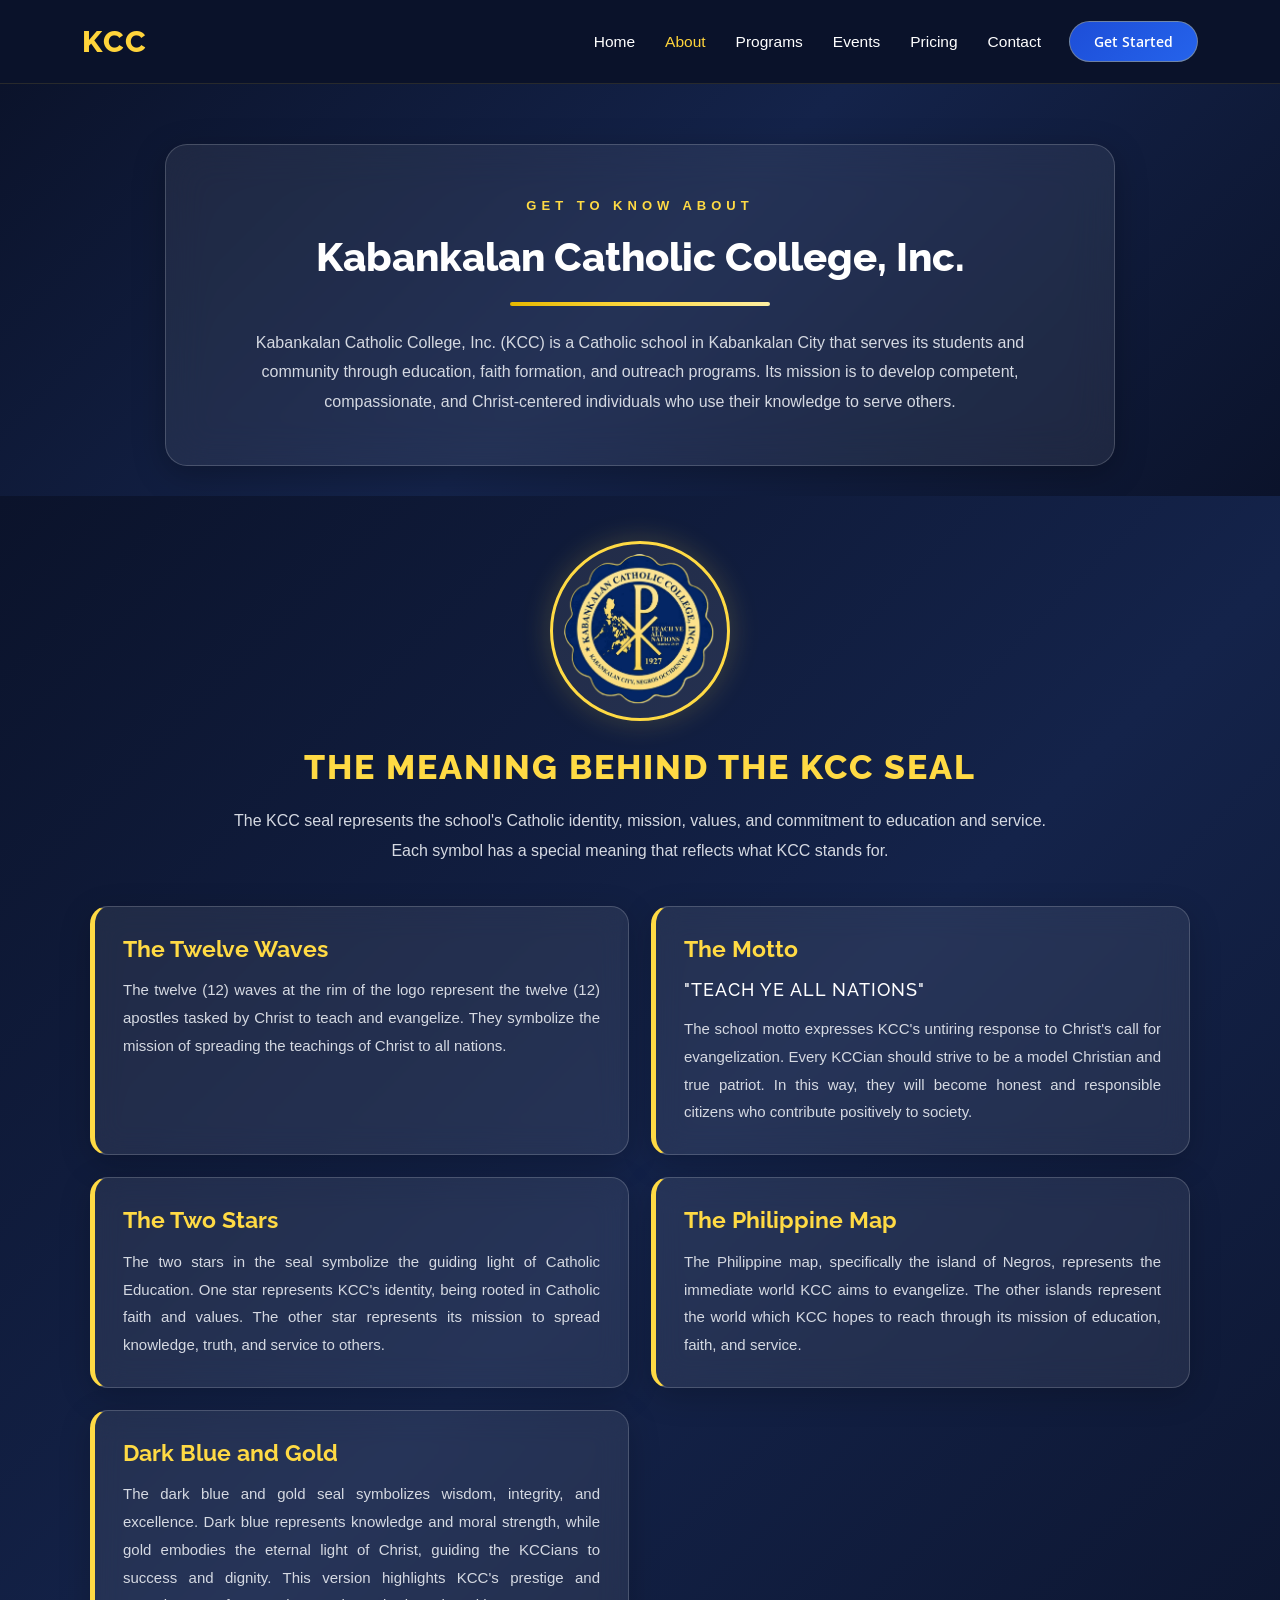
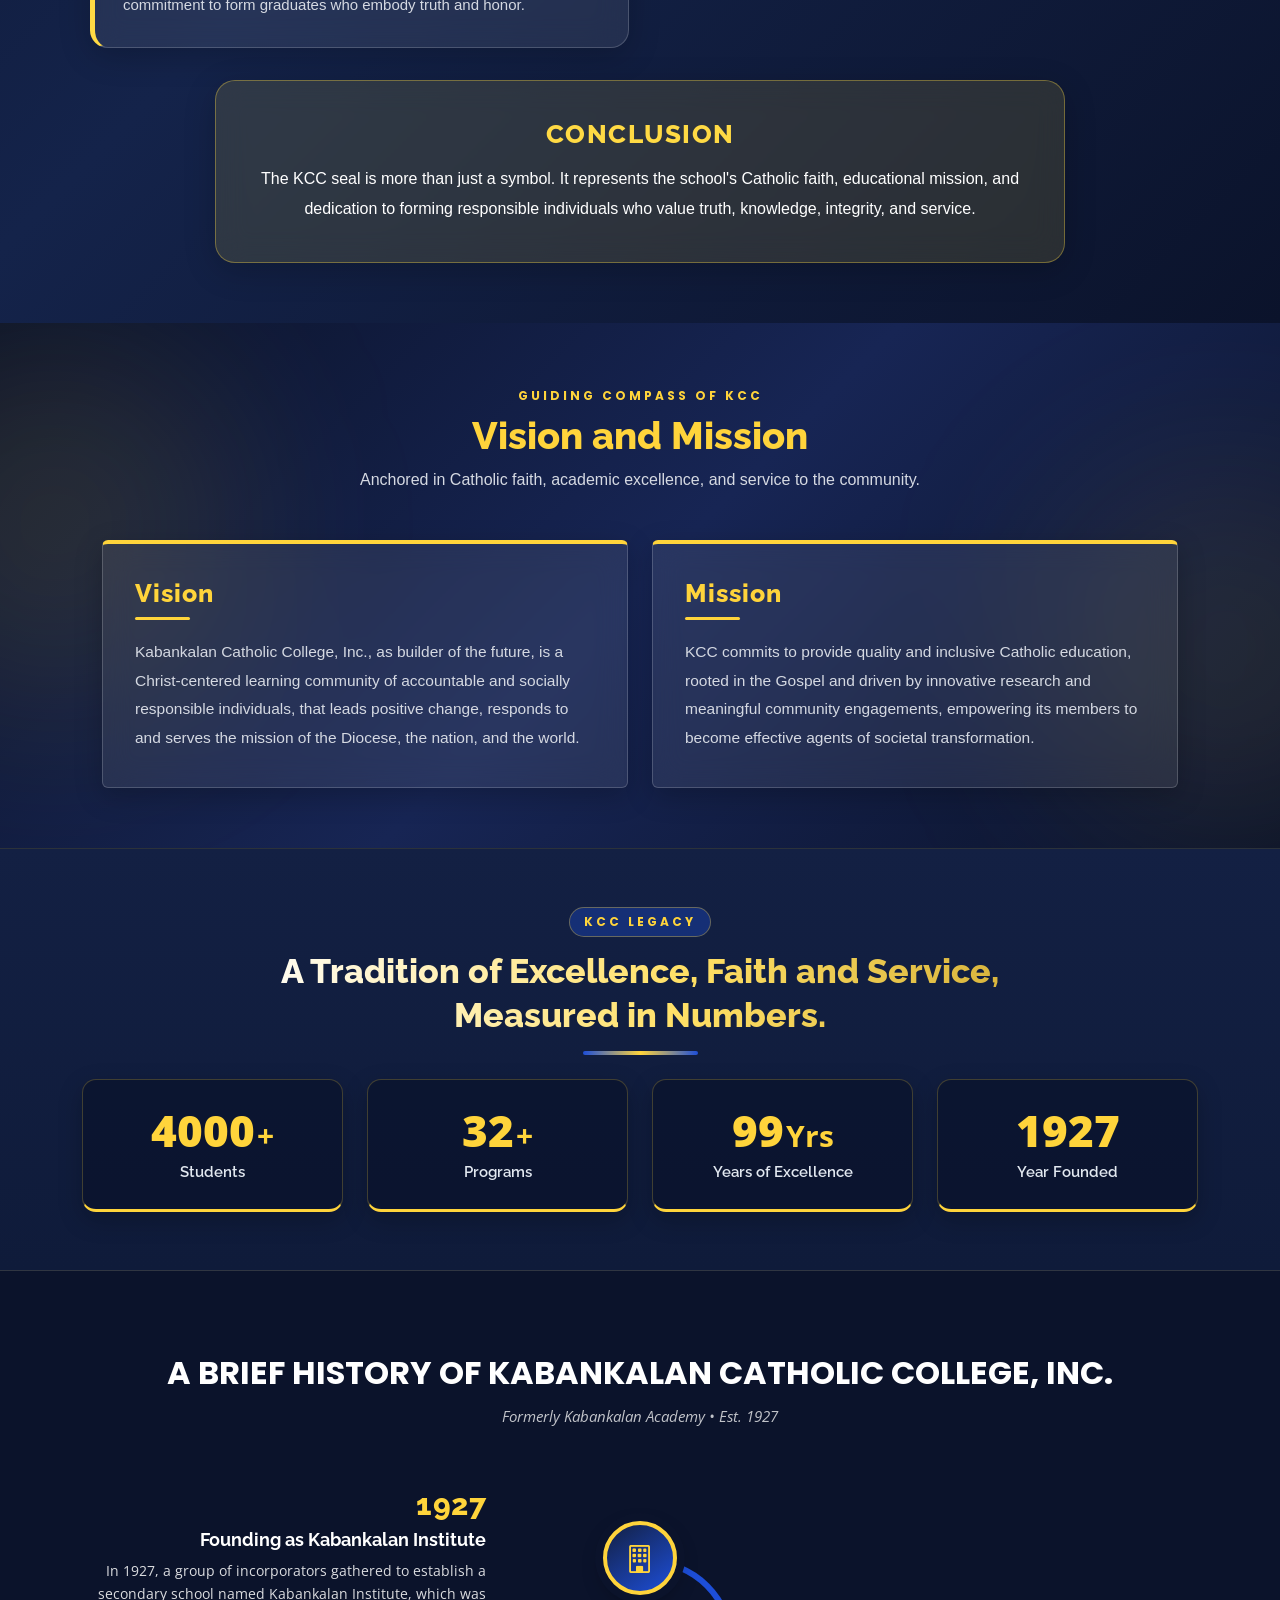
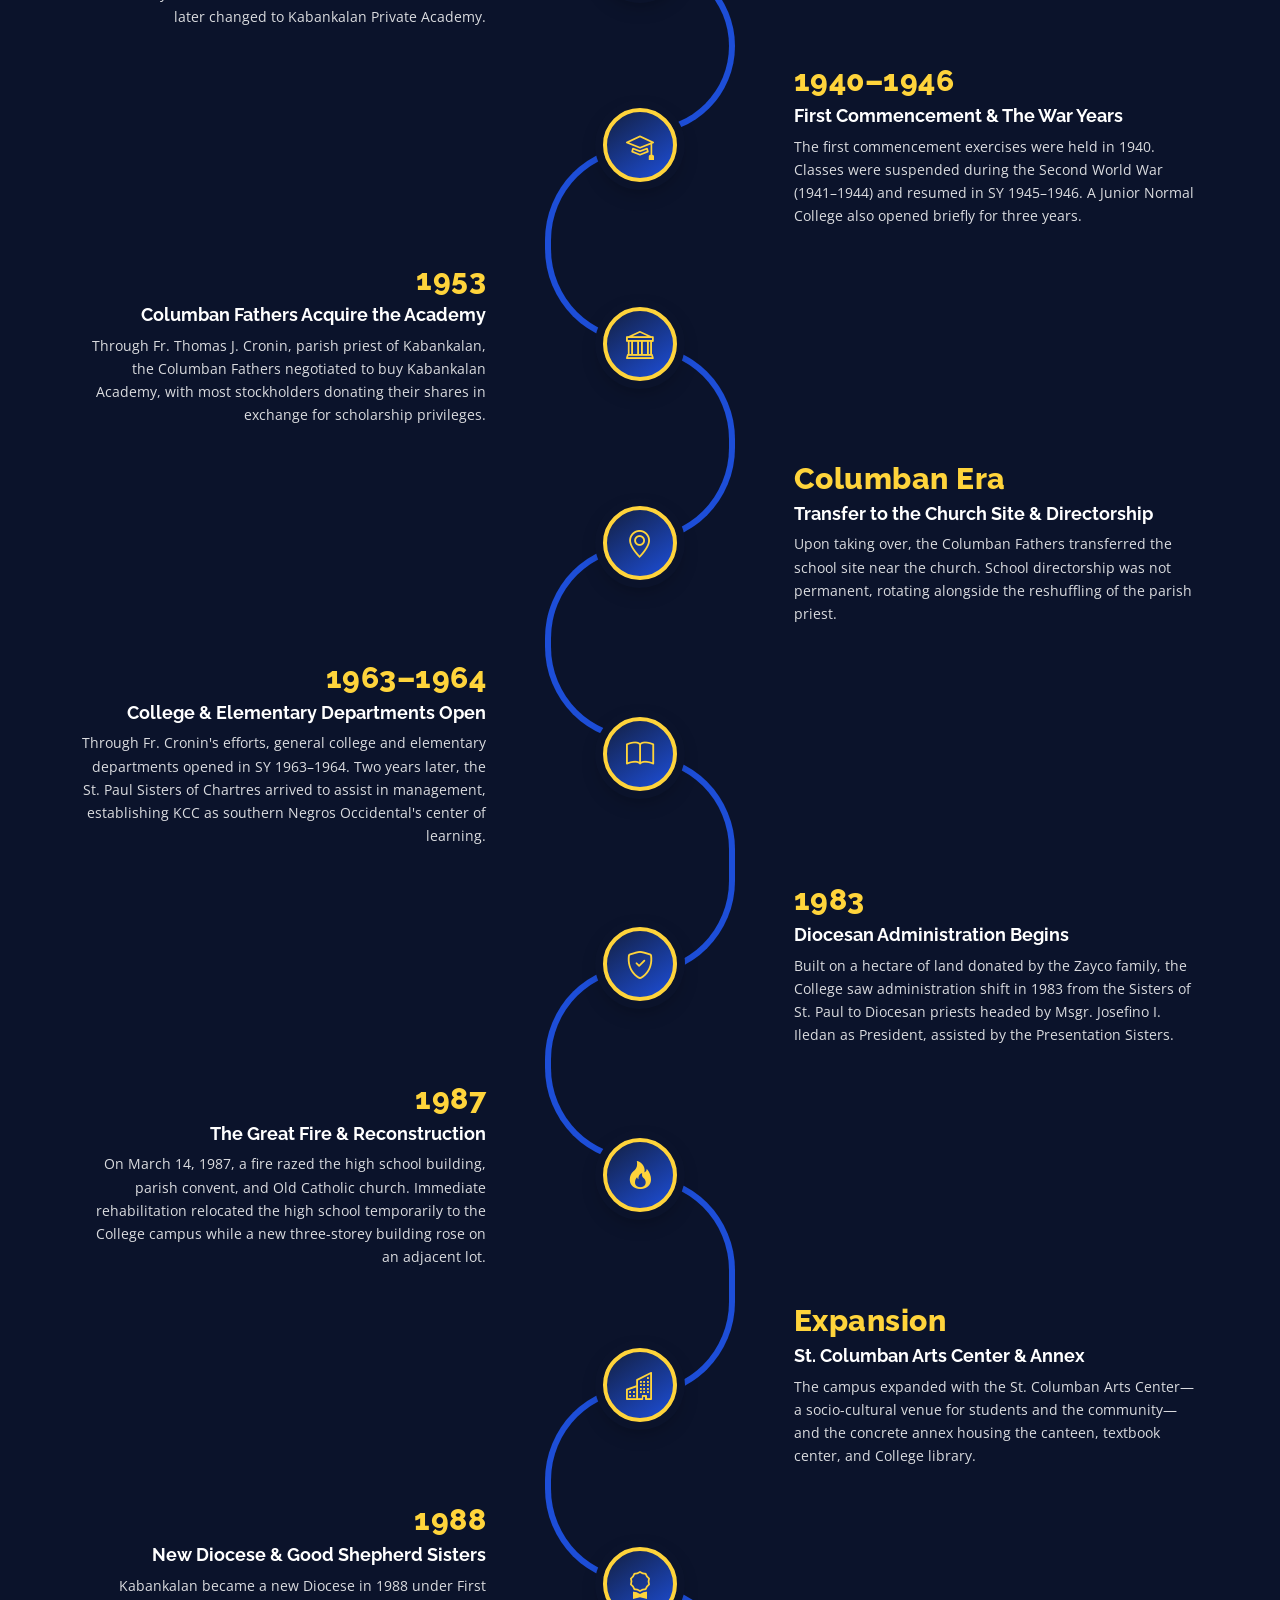
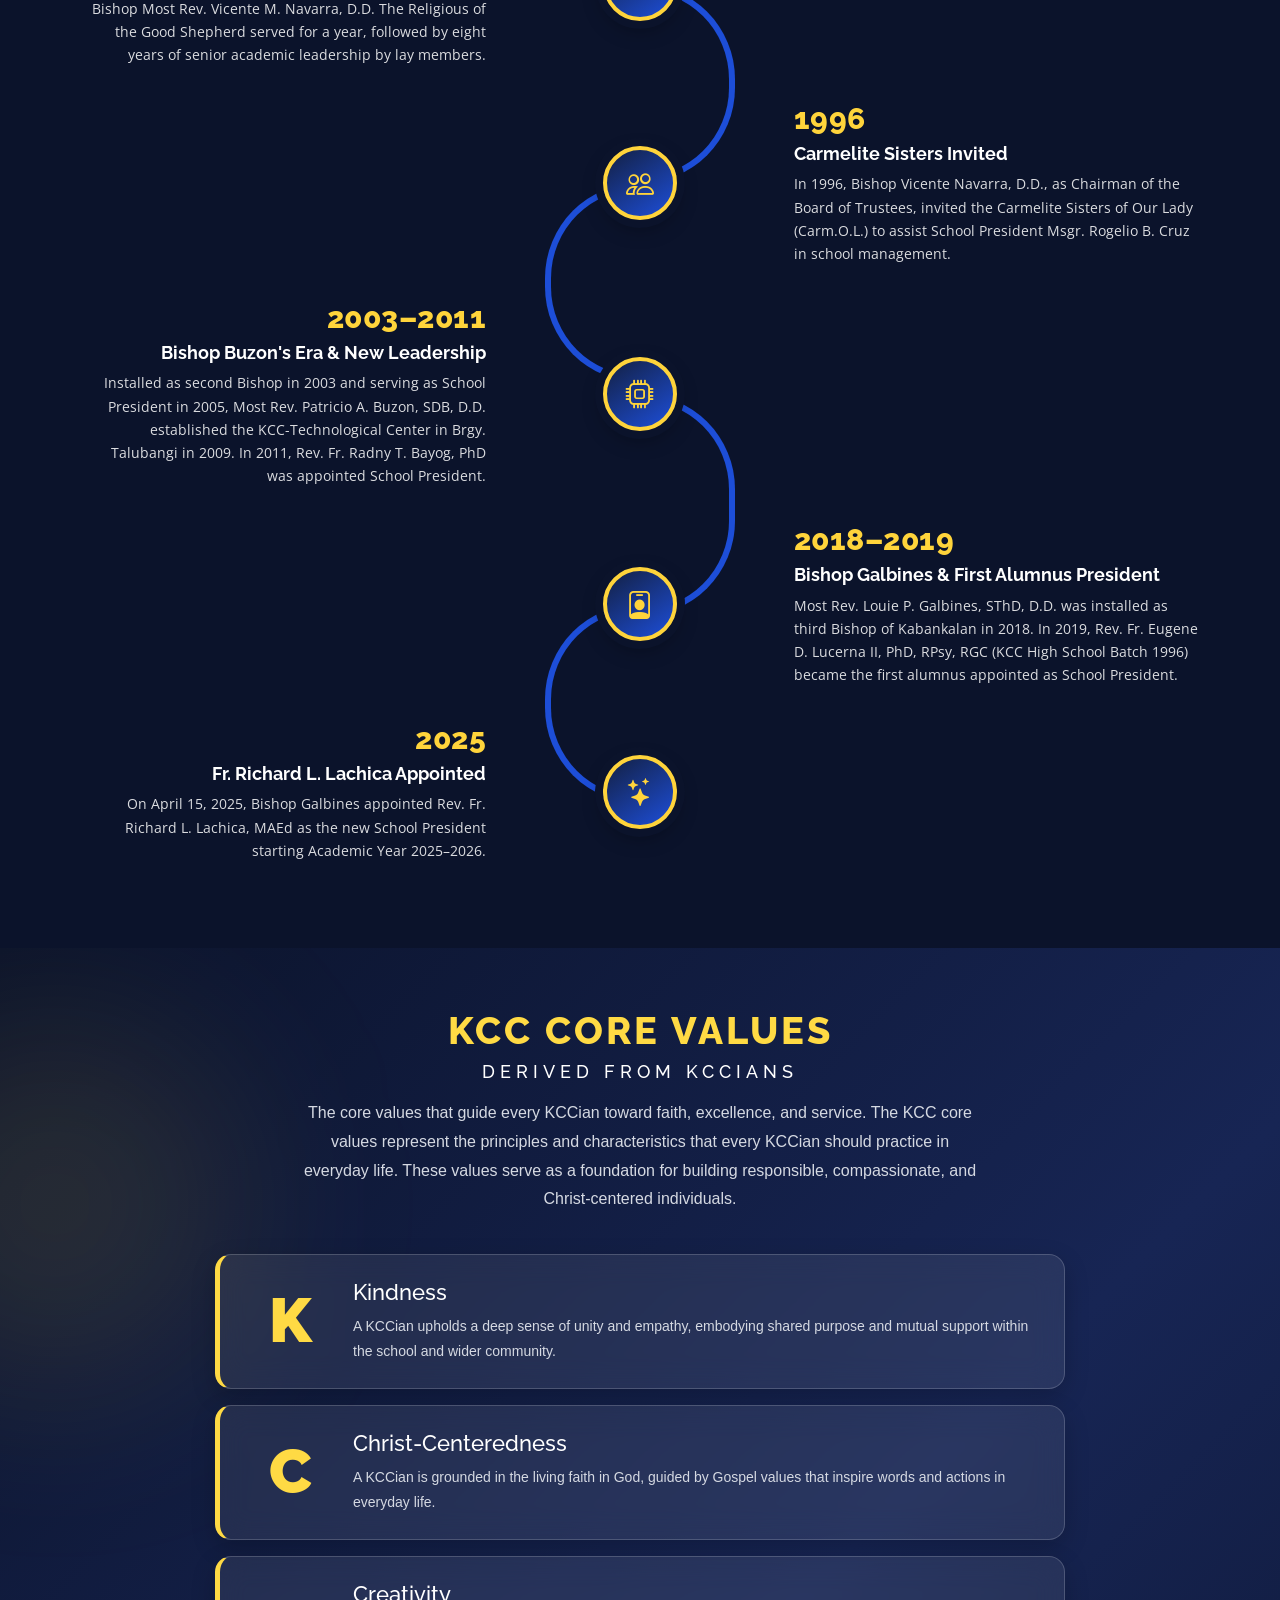
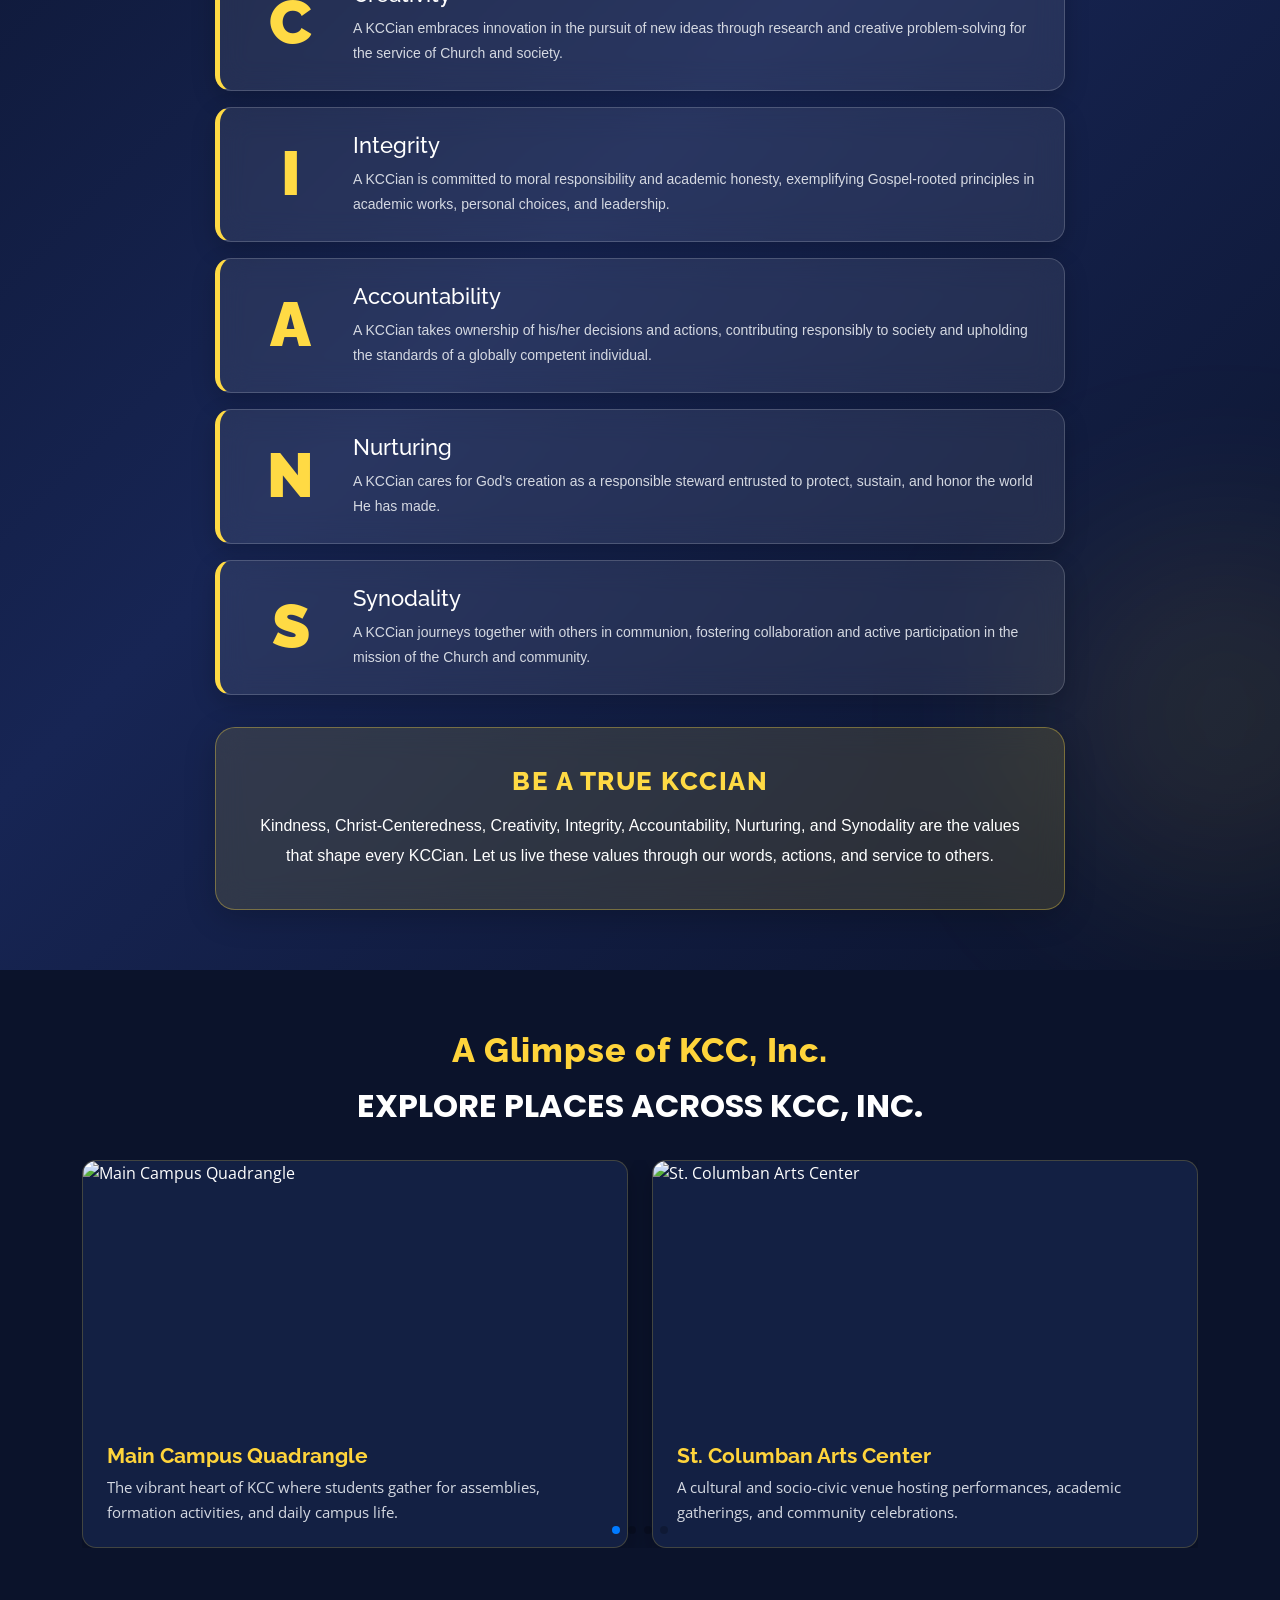
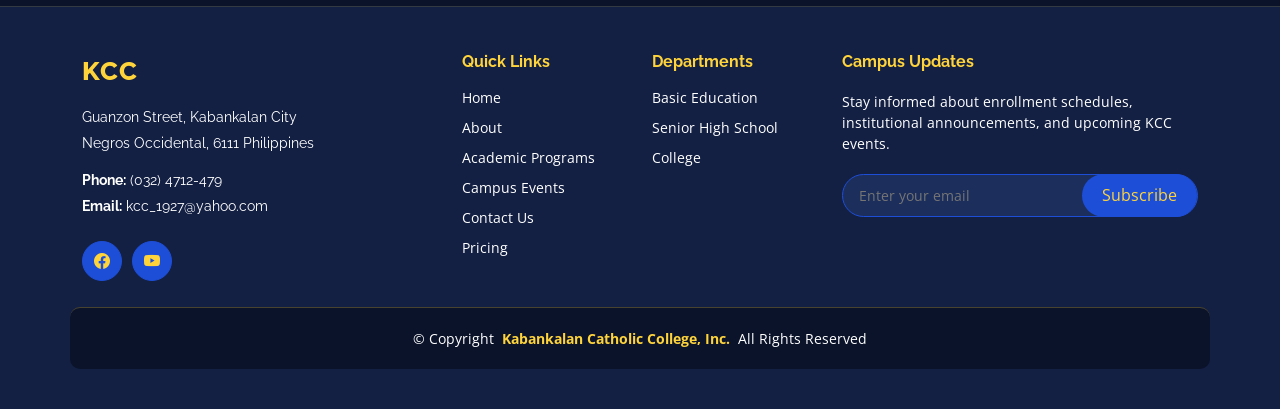
==== commit 1d604779: "change" ====
--- a/about.html
+++ b/about.html
@@ -171,13 +171,7 @@
 
           <h2>Conclusion</h2>
 
-          <p>
-            The KCC seal is more than just a symbol. It represents
-            the school's Catholic faith, educational mission,
-            and dedication to forming responsible individuals
-            who value truth, knowledge, integrity, and service.
-          </p>
-
+          <p> The KCC seal is more than just a symbol. It represents the school's Catholic faith, educational mission, and dedication to forming responsible individuals who value truth, knowledge, integrity, and service. </p>
         </div>
 
       </div>
@@ -271,41 +265,6 @@
       </div>
 
     </section><!-- /Counts Section -->
-
-    <!-- Pathways Section -->
-    <section id="pathways" class="features section">
-      <div class="container section-title text-center" data-aos="fade-up">
-        <h2 class="pathway-heading">Discover Your Learning Pathways at KCC</h2>
-        <p>Education at Every Level</p>
-      </div>
-
-      <div class="container">
-        <div class="row gy-4 justify-content-center">
-
-          <div class="col-lg-3 col-md-4 col-sm-6" data-aos="fade-up" data-aos-delay="100">
-            <div class="features-item justify-content-center text-center">
-              <i class="bi bi-book"></i>
-              <h3><a href="courses.html" class="stretched-link">Basic Education</a></h3>
-            </div>
-          </div>
-
-          <div class="col-lg-3 col-md-4 col-sm-6" data-aos="fade-up" data-aos-delay="200">
-            <div class="features-item justify-content-center text-center">
-              <i class="bi bi-journal-text"></i>
-              <h3><a href="courses.html" class="stretched-link">Senior High School</a></h3>
-            </div>
-          </div>
-
-          <div class="col-lg-3 col-md-4 col-sm-6" data-aos="fade-up" data-aos-delay="300">
-            <div class="features-item justify-content-center text-center">
-              <i class="bi bi-mortarboard"></i>
-              <h3><a href="courses.html" class="stretched-link">Colleges</a></h3>
-            </div>
-          </div>
-
-        </div>
-      </div>
-    </section><!-- /Pathways Section -->
 
     <!-- Infographic Roadmap History Section -->
     <section id="history-roadmap" class="section">
--- a/assets/css/main.css
+++ b/assets/css/main.css
@@ -80,6 +80,22 @@
 h6 {
   color: var(--heading-color);
   font-family: var(--heading-font);
+}
+
+.section-eyebrow,
+.why-label {
+  display: inline-block;
+  font-family: var(--nav-font);
+  font-size: 11.5px;
+  font-weight: 700;
+  letter-spacing: 2.5px;
+  text-transform: uppercase;
+  color: var(--yellow-color);
+  background: rgba(29, 78, 216, 0.28);
+  border: 1px solid rgba(255, 212, 59, 0.32);
+  padding: 4px 12px;
+  border-radius: 50px;
+  margin-bottom: 12px;
 }
 
 /* Email Form Messages */
@@ -215,9 +231,12 @@
 --------------------------------------------------------------*/
 .header {
   color: var(--default-color);
-  background-color: var(--background-color);
-  padding: 15px 0;
-  transition: all 0.5s;
+  background-color: rgba(11, 19, 43, 0.94);
+  backdrop-filter: blur(12px);
+  -webkit-backdrop-filter: blur(12px);
+  border-bottom: 1px solid rgba(255, 212, 59, 0.12);
+  padding: 14px 0;
+  transition: all 0.4s;
   z-index: 997;
 }
 
@@ -231,10 +250,10 @@
 }
 
 .header .logo h1 {
-  font-weight: 700;
+  font-weight: 800;
   font-size: 30px;
   margin: 0;
-  letter-spacing: 1px;
+  letter-spacing: 1.5px;
   text-transform: uppercase;
   color: var(--yellow-color);
 }
@@ -242,18 +261,21 @@
 .header .btn-getstarted,
 .header .btn-getstarted:focus {
   color: var(--contrast-color);
-  background: var(--accent-color);
+  background: linear-gradient(135deg, var(--accent-color), #2563eb);
   font-size: 14px;
-  padding: 8px 25px;
-  margin: 0 0 0 30px;
+  font-weight: 600;
+  padding: 9px 24px;
+  margin: 0 0 0 28px;
   border-radius: 50px;
+  border: 1px solid rgba(255, 212, 59, 0.35);
   transition: 0.3s;
 }
 
 .header .btn-getstarted:hover,
 .header .btn-getstarted:focus:hover {
-  color: var(--yellow-color);
-  background: color-mix(in srgb, var(--accent-color), black 15%);
+  color: var(--background-color);
+  background: var(--yellow-color);
+  border-color: var(--yellow-color);
 }
 
 @media (max-width: 1200px) {
@@ -273,7 +295,7 @@
 }
 
 .scrolled .header {
-  box-shadow: 0px 0 18px rgba(0, 0, 0, 0.25);
+  box-shadow: 0px 4px 20px rgba(0, 0, 0, 0.35);
 }
 
 /*--------------------------------------------------------------
@@ -299,10 +321,10 @@
   .navmenu a,
   .navmenu a:focus {
     color: var(--nav-color);
-    padding: 18px 15px;
-    font-size: 16px;
+    padding: 16px 15px;
+    font-size: 15.5px;
     font-family: var(--nav-font);
-    font-weight: 400;
+    font-weight: 500;
     display: flex;
     align-items: center;
     justify-content: space-between;
@@ -520,10 +542,11 @@
   font-size: 14px;
   padding-bottom: 40px;
   position: relative;
+  border-top: 1px solid rgba(255, 212, 59, 0.14);
 }
 
 .footer .footer-top {
-  padding-top: 40px;
+  padding-top: 45px;
 }
 
 .footer .footer-about .logo {
@@ -537,7 +560,7 @@
 
 .footer .footer-about .logo span {
   font-size: 26px;
-  font-weight: 700;
+  font-weight: 800;
   letter-spacing: 1px;
   font-family: var(--heading-font);
   color: var(--yellow-color);
@@ -679,12 +702,6 @@
 }
 
 .footer .copyright .sitename {
-  color: var(--yellow-color);
-}
-
-.footer .credits {
-  margin-top: 6px;
-  font-size: 13px;
   color: var(--yellow-color);
 }
 
@@ -823,7 +840,7 @@
 .section {
   color: var(--default-color);
   background-color: var(--background-color);
-  padding: 55px 0;
+  padding: 58px 0;
   margin-bottom: 0;
   scroll-margin-top: 80px;
   overflow: clip;
@@ -832,7 +849,7 @@
 @media (max-width: 1199px) {
   section,
   .section {
-    padding: 42px 0;
+    padding: 44px 0;
     margin-bottom: 0;
     scroll-margin-top: 66px;
   }
@@ -842,7 +859,7 @@
 # Global Section Titles (No Thin Side Lines)
 --------------------------------------------------------------*/
 .section-title {
-  padding-bottom: 28px;
+  padding-bottom: 30px;
   position: relative;
 }
 
@@ -864,21 +881,19 @@
   content: none !important;
 }
 
-/* Larger Pathway Heading ("Discover Your Learning Pathways at KCC") */
 .section-title h2.pathway-heading {
   font-size: clamp(22px, 2.5vw, 30px);
   font-weight: 800;
-  letter-spacing: 1px;
+  letter-spacing: 0.8px;
   text-transform: none;
   color: var(--yellow-color);
   margin-bottom: 10px;
 }
 
-/* Larger Glimpse Heading ("A Glimpse of KCC, Inc.") */
 .section-title h2.glimpse-heading {
   font-size: clamp(24px, 2.8vw, 34px);
   font-weight: 800;
-  letter-spacing: 1px;
+  letter-spacing: 0.8px;
   text-transform: none;
   color: var(--yellow-color);
   margin-bottom: 10px;
@@ -887,7 +902,7 @@
 .section-title p {
   color: var(--default-color);
   margin: 0;
-  font-size: 32px;
+  font-size: clamp(24px, 2.6vw, 32px);
   font-weight: 700;
   font-family: var(--nav-font);
   text-transform: uppercase;
@@ -898,14 +913,15 @@
 --------------------------------------------------------------*/
 .hero {
   width: 100%;
-  min-height: 68vh;
-  position: relative;
-  padding: 55px 0;
+  min-height: 70vh;
+  position: relative;
+  padding: 64px 0;
   margin-bottom: 0;
   display: flex;
   align-items: center;
   justify-content: center;
   color: var(--default-color);
+  background: radial-gradient(circle at 80% 30%, rgba(29, 78, 216, 0.28), rgba(11, 19, 43, 0.92) 70%);
 }
 
 .hero.dark-background {
@@ -919,12 +935,13 @@
   width: 100%;
   height: 100%;
   object-fit: cover;
+  opacity: 0.45;
   z-index: 1;
 }
 
 .hero:before {
   content: "";
-  background: transparent;
+  background: linear-gradient(120deg, rgba(11, 19, 43, 0.92) 0%, rgba(19, 32, 67, 0.72) 55%, rgba(11, 19, 43, 0.88) 100%);
   position: absolute;
   inset: 0;
   z-index: 2;
@@ -935,13 +952,36 @@
   z-index: 3;
 }
 
+.hero-badge {
+  display: inline-block;
+  font-family: var(--nav-font);
+  font-size: 12px;
+  font-weight: 700;
+  letter-spacing: 2px;
+  text-transform: uppercase;
+  color: var(--yellow-color);
+  background: rgba(19, 32, 67, 0.85);
+  border: 1px solid rgba(255, 212, 59, 0.45);
+  padding: 6px 14px;
+  border-radius: 50px;
+  margin-bottom: 14px;
+}
+
+.hero-seal-frame {
+  display: inline-block;
+  padding: 18px;
+  border-radius: 50%;
+  background: radial-gradient(circle, rgba(255, 212, 59, 0.16) 0%, rgba(29, 78, 216, 0.08) 65%, transparent 100%);
+  border: 1px solid rgba(255, 212, 59, 0.25);
+}
+
 .hero .hero-seal {
   position: relative;
   z-index: 3;
-  max-width: 360px;
+  max-width: 330px;
   width: 100%;
   height: auto;
-  filter: drop-shadow(0 12px 28px rgba(0, 0, 0, 0.5));
+  filter: drop-shadow(0 14px 30px rgba(0, 0, 0, 0.55));
   transition: transform 0.35s ease;
 }
 
@@ -951,141 +991,159 @@
 
 .hero h2 {
   margin: 0;
-  font-size: clamp(24px, 2.7vw, 38px);
-  font-weight: 700;
-  line-height: 1.2;
-  white-space: nowrap;
-  color: var(--yellow-color);
-}
-
-.hero p {
-  color: var(--default-color);
-  margin: 10px 0 0 0;
-  font-size: 22px;
+  font-size: clamp(26px, 3vw, 42px);
+  font-weight: 800;
+  line-height: 1.18;
+  color: var(--yellow-color);
+  text-shadow: 0 4px 18px rgba(0, 0, 0, 0.4);
+}
+
+.hero p.hero-tagline {
+  color: #f1f5f9;
+  margin: 12px 0 0 0;
+  font-size: clamp(18px, 2vw, 24px);
+  font-weight: 500;
 }
 
 .hero .btn-get-started {
-  font-weight: 500;
+  font-weight: 600;
   font-size: 15px;
-  letter-spacing: 1px;
-  display: inline-block;
-  padding: 8px 35px 10px 35px;
+  letter-spacing: 0.6px;
+  display: inline-flex;
+  align-items: center;
+  padding: 10px 30px;
   border-radius: 50px;
-  transition: 0.4s;
-  margin-top: 12px;
+  transition: 0.35s;
   border: 2px solid var(--yellow-color);
-  color: var(--yellow-color);
+  color: var(--background-color);
+  background: var(--yellow-color);
+}
+
+.hero .btn-get-started:hover {
   background: var(--accent-color);
-}
-
-.hero .btn-get-started:hover {
-  background: var(--yellow-color);
-  color: var(--background-color);
-  border: 2px solid var(--yellow-color);
+  color: var(--yellow-color);
+  border-color: var(--yellow-color);
+  transform: translateY(-2px);
+}
+
+.btn-hero-outline {
+  font-weight: 600;
+  font-size: 15px;
+  letter-spacing: 0.6px;
+  display: inline-flex;
+  align-items: center;
+  padding: 10px 26px;
+  border-radius: 50px;
+  transition: 0.35s;
+  border: 1.5px solid rgba(255, 255, 255, 0.45);
+  color: #ffffff;
+  background: rgba(255, 255, 255, 0.06);
+}
+
+.btn-hero-outline:hover {
+  border-color: var(--yellow-color);
+  color: var(--yellow-color);
+  background: rgba(255, 212, 59, 0.1);
+  transform: translateY(-2px);
 }
 
 @media (max-width: 991px) {
-  .hero h2 {
-    font-size: clamp(22px, 4vw, 32px);
-    white-space: normal;
-  }
-
   .hero .hero-seal {
-    max-width: 280px;
+    max-width: 260px;
   }
 }
 
 @media (max-width: 768px) {
   .hero {
     min-height: auto;
-    padding: 40px 0;
-  }
-
-  .hero h2 {
-    font-size: 26px;
-    white-space: normal;
-  }
-
-  .hero p {
-    font-size: 18px;
+    padding: 46px 0;
+  }
+
+  .hero-seal-frame {
+    padding: 12px;
   }
 
   .hero .hero-seal {
-    max-width: 230px;
+    max-width: 215px;
   }
 }
 
 /*--------------------------------------------------------------
-# About Section
+# About & Identity Section (Home)
 --------------------------------------------------------------*/
+.identity-panel {
+  background: linear-gradient(145deg, rgba(19, 32, 67, 0.92), rgba(11, 19, 43, 0.96));
+  border: 1px solid rgba(255, 212, 59, 0.22);
+  border-top: 4px solid var(--yellow-color);
+  border-radius: 16px;
+  padding: 36px 32px;
+  box-shadow: 0 12px 32px rgba(0, 0, 0, 0.28);
+}
+
 .about .content h3 {
-  font-size: 2rem;
+  font-size: clamp(24px, 2.5vw, 32px);
+  font-weight: 800;
+  color: var(--yellow-color);
+  margin-bottom: 10px;
+}
+
+.identity-lead {
+  color: #e2e8f0;
+  font-size: 15.5px;
+  line-height: 1.8;
+}
+
+.identity-pillar {
+  display: flex;
+  align-items: flex-start;
+  gap: 14px;
+  background: rgba(255, 255, 255, 0.05);
+  border: 1px solid rgba(255, 255, 255, 0.12);
+  border-radius: 12px;
+  padding: 18px;
+  transition: transform 0.3s ease, border-color 0.3s ease, background 0.3s ease;
+}
+
+.identity-pillar:hover {
+  transform: translateY(-4px);
+  background: rgba(29, 78, 216, 0.16);
+  border-color: rgba(255, 212, 59, 0.45);
+}
+
+.identity-pillar i {
+  font-size: 24px;
+  color: var(--yellow-color);
+  flex-shrink: 0;
+  margin-top: 2px;
+}
+
+.identity-pillar h4 {
+  font-size: 16.5px;
   font-weight: 700;
   color: var(--yellow-color);
-}
-
-.about .content ul {
-  list-style: none;
-  padding: 0;
-}
-
-.about .content ul li {
-  padding-bottom: 8px;
-  color: var(--default-color);
-}
-
-.about .content ul i {
-  font-size: 1.25rem;
-  margin-right: 4px;
-  color: var(--yellow-color);
-}
-
-.about .content p:last-child {
-  margin-bottom: 0;
-}
-
-.about .content .read-more {
-  background: var(--accent-color);
-  color: var(--yellow-color);
-  font-family: var(--heading-font);
-  font-weight: 500;
-  font-size: 15px;
-  letter-spacing: 1px;
-  padding: 10px 24px 12px 24px;
-  border-radius: 50px;
-  transition: 0.3s;
-  display: inline-flex;
-  align-items: center;
-  justify-content: center;
-}
-
-.about .content .read-more i {
-  font-size: 18px;
-  margin-left: 5px;
-  line-height: 0;
-  transition: 0.3s;
-}
-
-.about .content .read-more:hover {
-  background: var(--yellow-color);
-  color: var(--background-color);
-  padding-right: 19px;
-}
-
-.about .content .read-more:hover i {
-  margin-left: 10px;
+  margin: 0 0 6px 0;
+}
+
+.identity-pillar p {
+  font-size: 14px;
+  line-height: 1.6;
+  color: #cbd5e1;
+  margin: 0;
 }
 
 /*--------------------------------------------------------------
 # Counts Section & Styled Legacy Heading
 --------------------------------------------------------------*/
 .counts {
-  padding: 55px 0;
+  padding: 58px 0;
+  background: linear-gradient(180deg, #132043 0%, #0f1b3a 100%);
+  border-top: 1px solid rgba(255, 212, 59, 0.12);
+  border-bottom: 1px solid rgba(255, 212, 59, 0.12);
 }
 
 .counts-heading {
   max-width: 820px;
-  margin: 0 auto 28px;
+  margin: 0 auto 30px;
 }
 
 .counts-kicker {
@@ -1115,7 +1173,7 @@
 }
 
 .counts-divider {
-  width: 110px;
+  width: 115px;
   height: 4px;
   margin: 0 auto;
   border-radius: 999px;
@@ -1125,15 +1183,24 @@
 .counts .stats-item {
   padding: 26px 22px;
   width: 100%;
-  background-color: var(--surface-color);
-  border-radius: 12px;
-  border: 1px solid rgba(255, 212, 59, 0.16);
-  transition: transform 0.3s ease, border-color 0.3s ease;
+  background: rgba(11, 19, 43, 0.72);
+  border-radius: 14px;
+  border: 1px solid rgba(255, 212, 59, 0.22);
+  border-bottom: 3px solid var(--yellow-color);
+  box-shadow: 0 8px 24px rgba(0, 0, 0, 0.22);
+  transition: transform 0.3s ease, border-color 0.3s ease, background 0.3s ease;
 }
 
 .counts .stats-item:hover {
-  transform: translateY(-4px);
+  transform: translateY(-5px);
+  background: rgba(11, 19, 43, 0.95);
   border-color: var(--yellow-color);
+}
+
+.counts .stats-item .stat-icon {
+  font-size: 22px;
+  color: var(--yellow-color);
+  margin-bottom: 8px;
 }
 
 .counts .stats-item .stat-number {
@@ -1148,18 +1215,18 @@
   font-size: 44px;
   display: inline-block;
   color: var(--yellow-color);
+  font-weight: 800;
+  line-height: 1.1;
+}
+
+.counts .stats-item .stat-suffix {
+  font-size: 30px;
   font-weight: 700;
-  line-height: 1.1;
-}
-
-.counts .stats-item .stat-suffix {
-  font-size: 32px;
-  font-weight: 700;
   color: var(--yellow-color);
 }
 
 .counts .stats-item p {
-  color: var(--default-color);
+  color: #e2e8f0;
   padding: 0;
   margin: 0;
   font-family: var(--heading-font);
@@ -1172,83 +1239,100 @@
 --------------------------------------------------------------*/
 .why-us .why-box {
   color: var(--default-color);
-  background: var(--kcc-navy);
-  border: 1px solid var(--accent-color);
-  border-radius: 12px;
-  padding: 30px;
+  background: linear-gradient(155deg, rgba(29, 78, 216, 0.22), rgba(19, 32, 67, 0.95));
+  border: 1px solid rgba(255, 212, 59, 0.3);
+  border-left: 5px solid var(--yellow-color);
+  border-radius: 14px;
+  padding: 32px 28px;
+  box-shadow: 0 10px 28px rgba(0, 0, 0, 0.25);
 }
 
 .why-us .why-box h3 {
   color: var(--yellow-color);
-  font-weight: 700;
-  font-size: 32px;
-  margin-bottom: 18px;
+  font-weight: 800;
+  font-size: 30px;
+  margin-bottom: 16px;
 }
 
 .why-us .why-box p {
   margin-bottom: 24px;
-  color: var(--default-color);
+  color: #e2e8f0;
+  line-height: 1.75;
 }
 
 .why-us .why-box .more-btn {
-  display: inline-block;
+  display: inline-flex;
+  align-items: center;
+  gap: 6px;
   background: var(--yellow-color);
-  padding: 8px 34px 10px 34px;
+  padding: 9px 28px;
   color: var(--background-color);
-  font-weight: 600;
+  font-weight: 700;
   transition: all ease-in-out 0.35s;
   border-radius: 50px;
 }
 
-.why-us .why-box .more-btn i {
-  font-size: 14px;
-}
-
 .why-us .why-box .more-btn:hover {
   color: var(--yellow-color);
-  background: var(--background-color);
+  background: var(--accent-color);
+  transform: translateY(-2px);
 }
 
 .why-us .icon-box {
-  background-color: var(--surface-color);
+  position: relative;
+  background: linear-gradient(180deg, var(--surface-color), #0e1a38);
   text-align: center;
-  padding: 32px 24px;
+  padding: 34px 24px 28px;
   width: 100%;
   height: 100%;
-  border-radius: 12px;
-  border: 1px solid var(--accent-color);
+  border-radius: 14px;
+  border: 1px solid rgba(29, 78, 216, 0.65);
+  box-shadow: 0 8px 24px rgba(0, 0, 0, 0.22);
   transition: transform 0.3s ease, border-color 0.3s ease;
 }
 
+.why-us .icon-box .pillar-num {
+  position: absolute;
+  top: 14px;
+  right: 16px;
+  font-family: var(--nav-font);
+  font-size: 12px;
+  font-weight: 800;
+  color: rgba(255, 212, 59, 0.55);
+  letter-spacing: 1px;
+}
+
 .why-us .icon-box:hover {
-  transform: translateY(-4px);
+  transform: translateY(-5px);
   border-color: var(--yellow-color);
 }
 
 .why-us .icon-box i {
   color: var(--yellow-color);
-  font-size: 30px;
-  margin-bottom: 20px;
-  background: var(--accent-color);
+  font-size: 28px;
+  margin-bottom: 18px;
+  background: rgba(29, 78, 216, 0.55);
+  border: 1px solid rgba(255, 212, 59, 0.35);
   border-radius: 50%;
   display: flex;
   align-items: center;
   justify-content: center;
-  width: 68px;
-  height: 68px;
+  width: 66px;
+  height: 66px;
   transition: 0.3s;
 }
 
 .why-us .icon-box h4 {
-  font-size: 20px;
+  font-size: 19px;
   font-weight: 700;
-  margin: 0 0 14px 0;
+  margin: 0 0 12px 0;
   color: var(--yellow-color);
 }
 
 .why-us .icon-box p {
-  font-size: 15px;
-  color: var(--default-color);
+  font-size: 14.5px;
+  line-height: 1.7;
+  color: #d5d9e2;
   margin-bottom: 0;
 }
 
@@ -1502,49 +1586,82 @@
 # Features / Academic Pathways Section
 --------------------------------------------------------------*/
 .features {
-  padding: 55px 0;
-}
-
-.features .features-item {
-  background-color: var(--surface-color);
+  padding: 58px 0;
+}
+
+.features .features-item.pathway-card {
+  background: linear-gradient(145deg, var(--surface-color), #0f1b38);
   display: flex;
   align-items: center;
-  padding: 22px 20px;
+  justify-content: space-between;
+  gap: 14px;
+  padding: 22px;
   height: 100%;
-  border-radius: 10px;
+  border-radius: 14px;
   transition: 0.3s;
-  border: 1px solid color-mix(in srgb, var(--accent-color), transparent 35%);
-  position: relative;
-}
-
-.features .features-item i {
-  font-size: 30px;
-  padding-right: 12px;
+  border: 1px solid rgba(255, 212, 59, 0.22);
+  border-left: 4px solid var(--yellow-color);
+  position: relative;
+  box-shadow: 0 8px 22px rgba(0, 0, 0, 0.22);
+}
+
+.pathway-icon {
+  width: 52px;
+  height: 52px;
+  border-radius: 12px;
+  background: rgba(29, 78, 216, 0.45);
+  border: 1px solid rgba(255, 212, 59, 0.3);
+  display: flex;
+  align-items: center;
+  justify-content: center;
+  flex-shrink: 0;
+}
+
+.pathway-icon i {
+  font-size: 24px;
   line-height: 0;
   color: var(--yellow-color);
 }
 
-.features .features-item h3 {
+.pathway-info {
+  flex: 1;
+}
+
+.features .pathway-card h3 {
   font-weight: 700;
-  margin: 0;
+  margin: 0 0 4px 0;
   padding: 0;
   line-height: 1.25;
-  font-size: 17px;
-}
-
-.features .features-item h3 a {
-  color: var(--default-color);
+  font-size: 18px;
+}
+
+.features .pathway-card h3 a {
+  color: var(--yellow-color);
   transition: 0.3s;
 }
 
-.features .features-item:hover {
+.pathway-info span {
+  display: block;
+  font-size: 13px;
+  color: #cbd5e1;
+  line-height: 1.45;
+}
+
+.pathway-arrow {
+  font-size: 18px;
+  color: rgba(255, 212, 59, 0.7);
+  transition: transform 0.3s ease, color 0.3s ease;
+}
+
+.features .features-item.pathway-card:hover {
   border-color: var(--yellow-color);
-  background-color: var(--accent-color);
+  background: linear-gradient(145deg, var(--accent-color), #172554);
   transform: translateY(-4px);
 }
 
-.features .features-item:hover h3 a {
-  color: var(--yellow-color);
+.features .features-item.pathway-card:hover .pathway-arrow {
+  color: var(--yellow-color);
+  transform: translate(3px, -3px);
 }
 
 /*--------------------------------------------------------------
@@ -2121,26 +2238,52 @@
 }
 
 /* A Glimpse of KCC Bootstrap Carousel */
+.carousel-frame {
+  background: rgba(19, 32, 67, 0.8);
+  border: 1px solid rgba(255, 212, 59, 0.28);
+  border-radius: 16px;
+  padding: 10px;
+  box-shadow: 0 12px 30px rgba(0, 0, 0, 0.3);
+}
+
 #kccCarousel {
   width: 100%;
   overflow: hidden;
   border-radius: 12px;
+  position: relative;
 }
 
 #kccCarousel .carousel-item img {
   width: 100%;
-  height: 380px;
+  height: 390px;
   object-fit: cover;
   border-radius: 12px;
 }
 
+.kcc-carousel-caption {
+  position: absolute;
+  left: 18px;
+  bottom: 18px;
+  background: rgba(11, 19, 43, 0.82);
+  backdrop-filter: blur(8px);
+  border: 1px solid rgba(255, 212, 59, 0.4);
+  color: var(--yellow-color);
+  font-family: var(--nav-font);
+  font-size: 13px;
+  font-weight: 700;
+  letter-spacing: 1px;
+  text-transform: uppercase;
+  padding: 6px 14px;
+  border-radius: 50px;
+}
+
 #kccCarousel .carousel-control-prev,
 #kccCarousel .carousel-control-next {
-  width: 10%;
+  width: 9%;
 }
 
 #kccCarousel .carousel-indicators {
-  margin-bottom: 15px;
+  margin-bottom: 14px;
 }
 
 #kccCarousel .carousel-indicators button {
@@ -2150,8 +2293,12 @@
 }
 
 @media (max-width: 768px) {
+  .identity-panel {
+    padding: 24px 20px;
+  }
+
   #kccCarousel .carousel-item img {
-    height: 240px;
+    height: 245px;
   }
 
   .place-card .place-img {
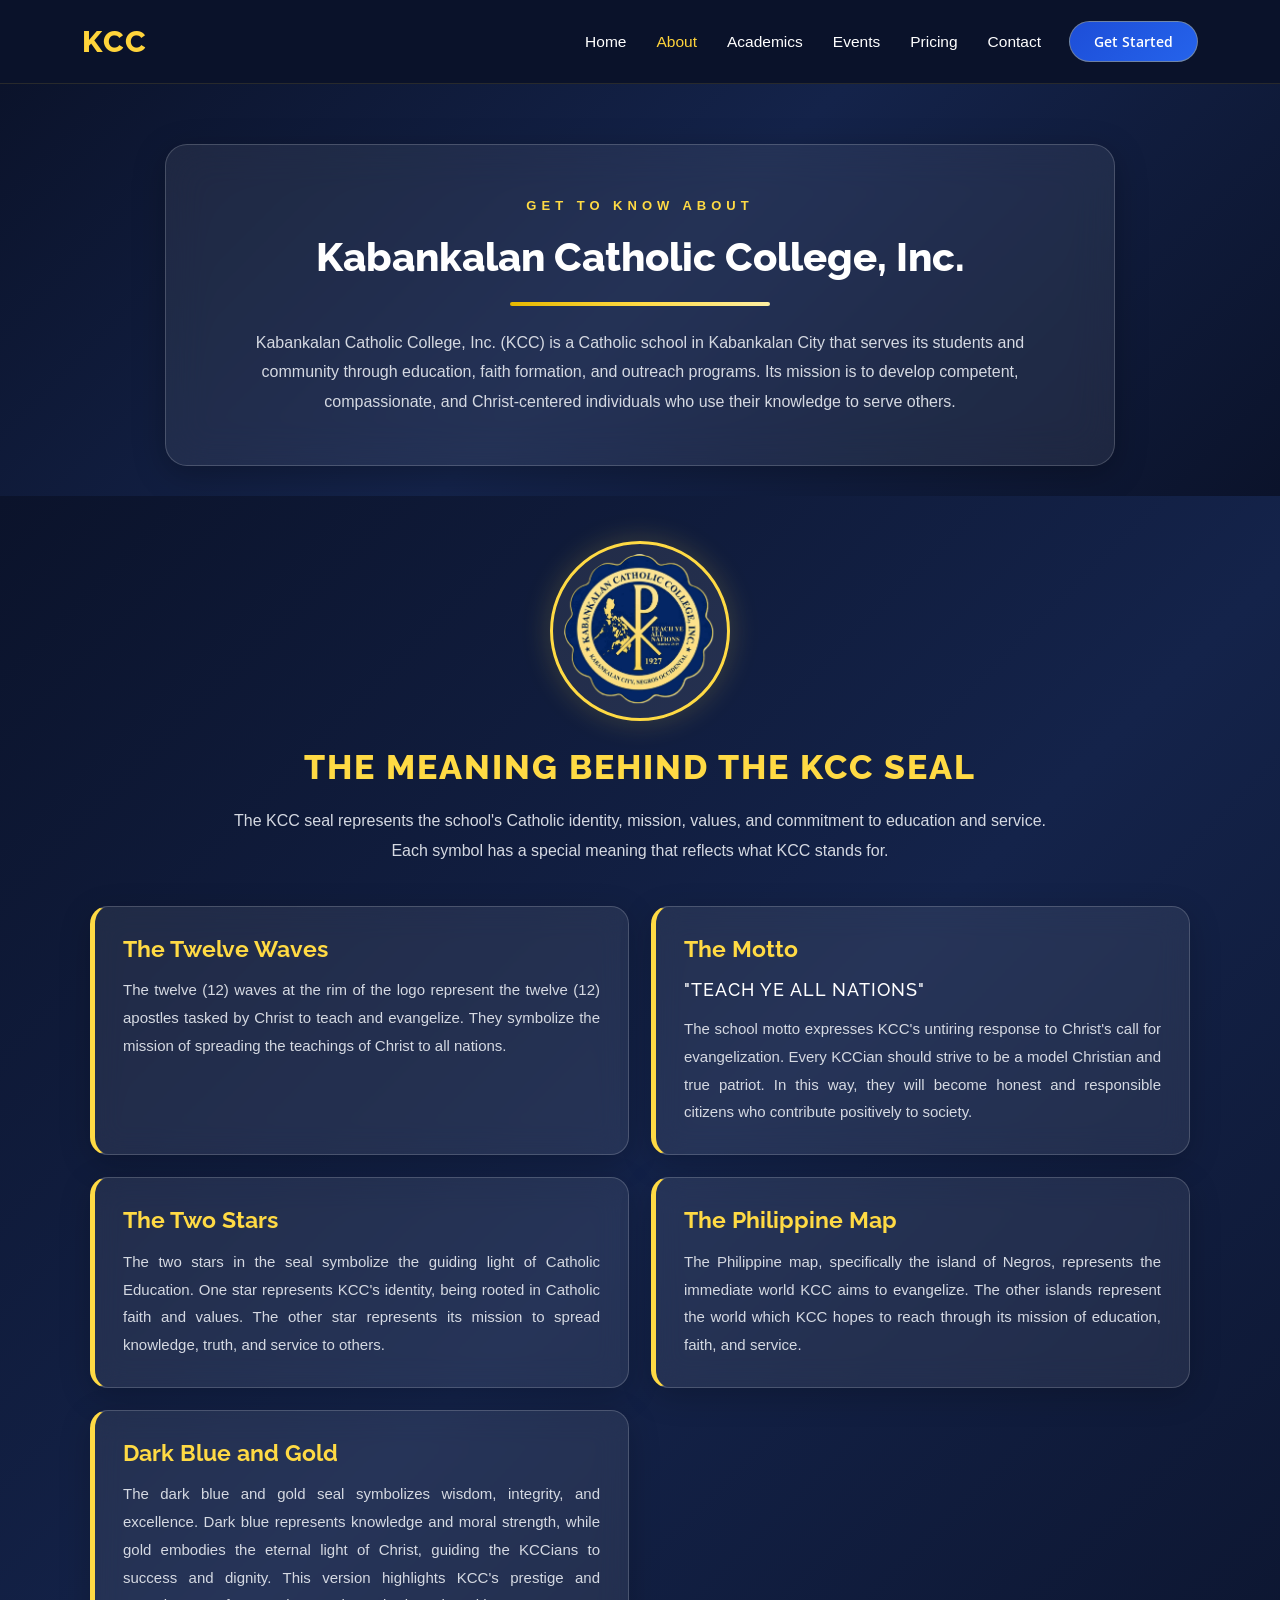
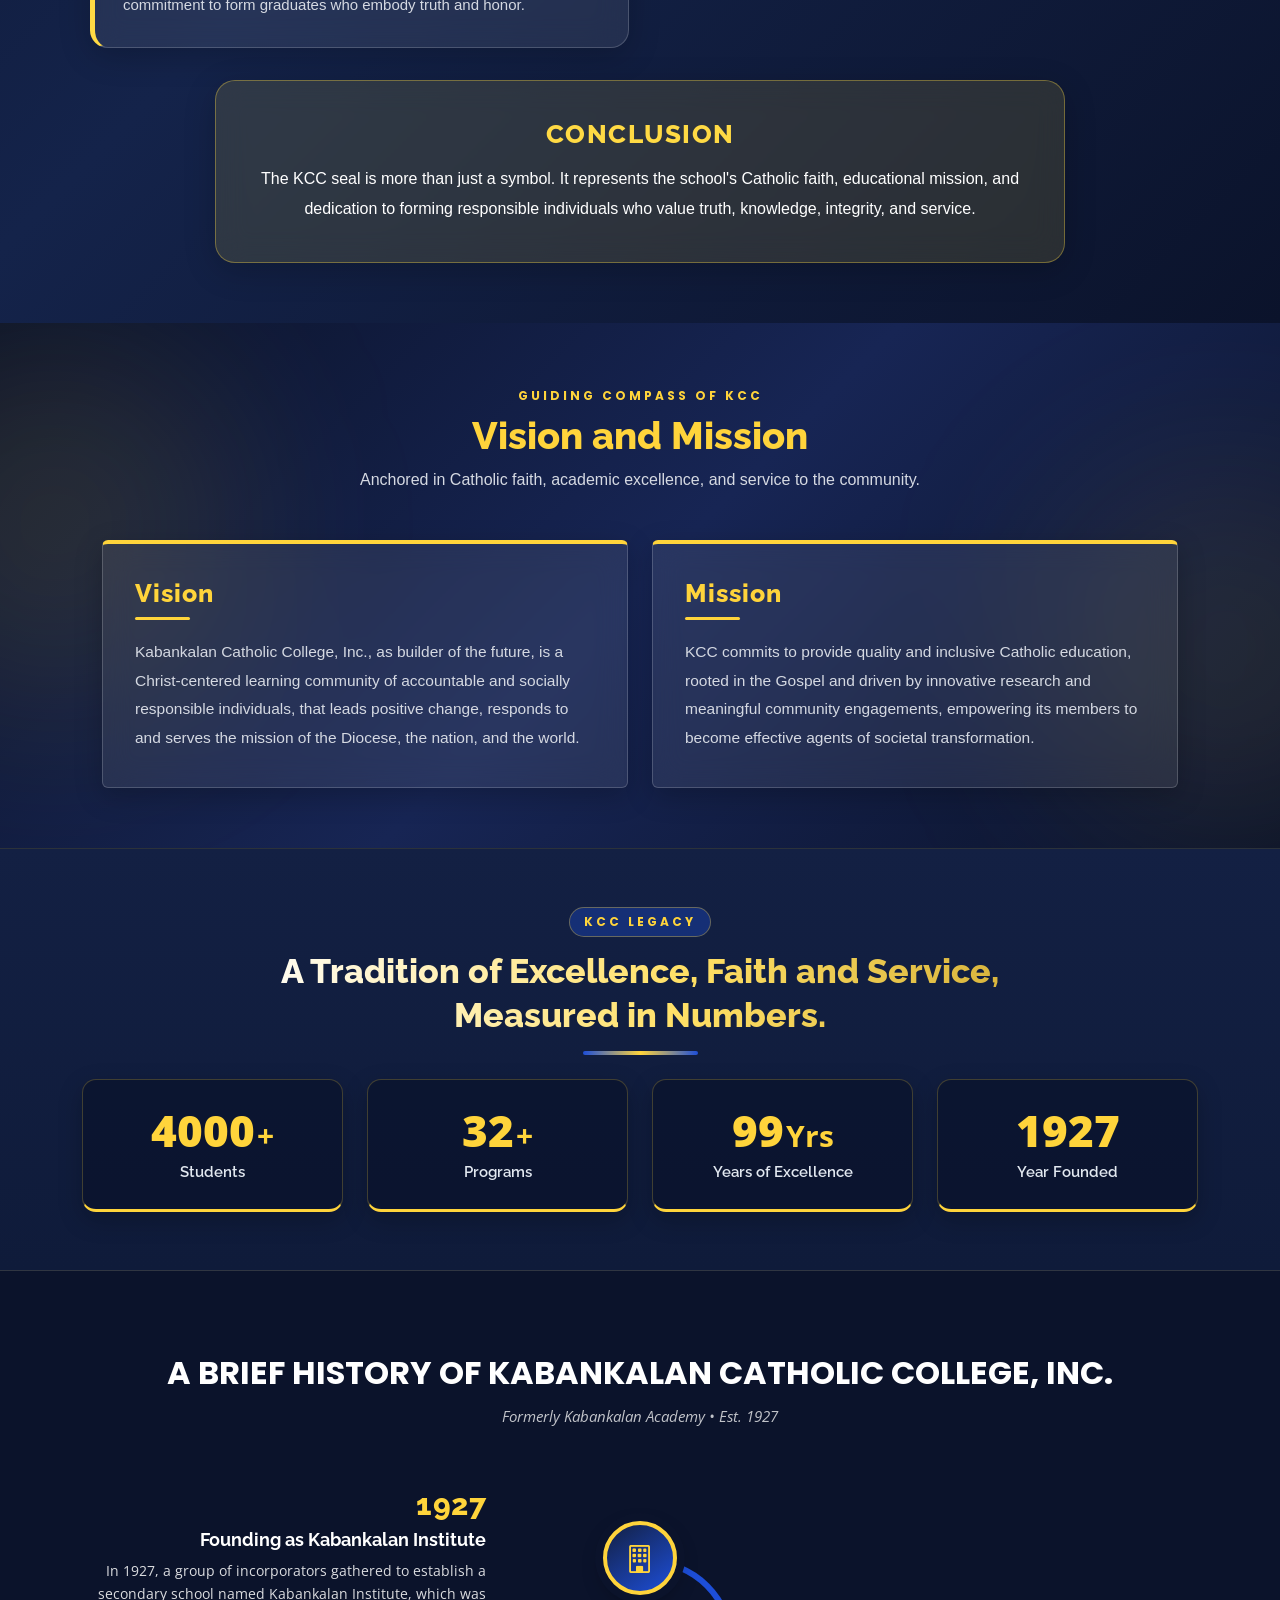
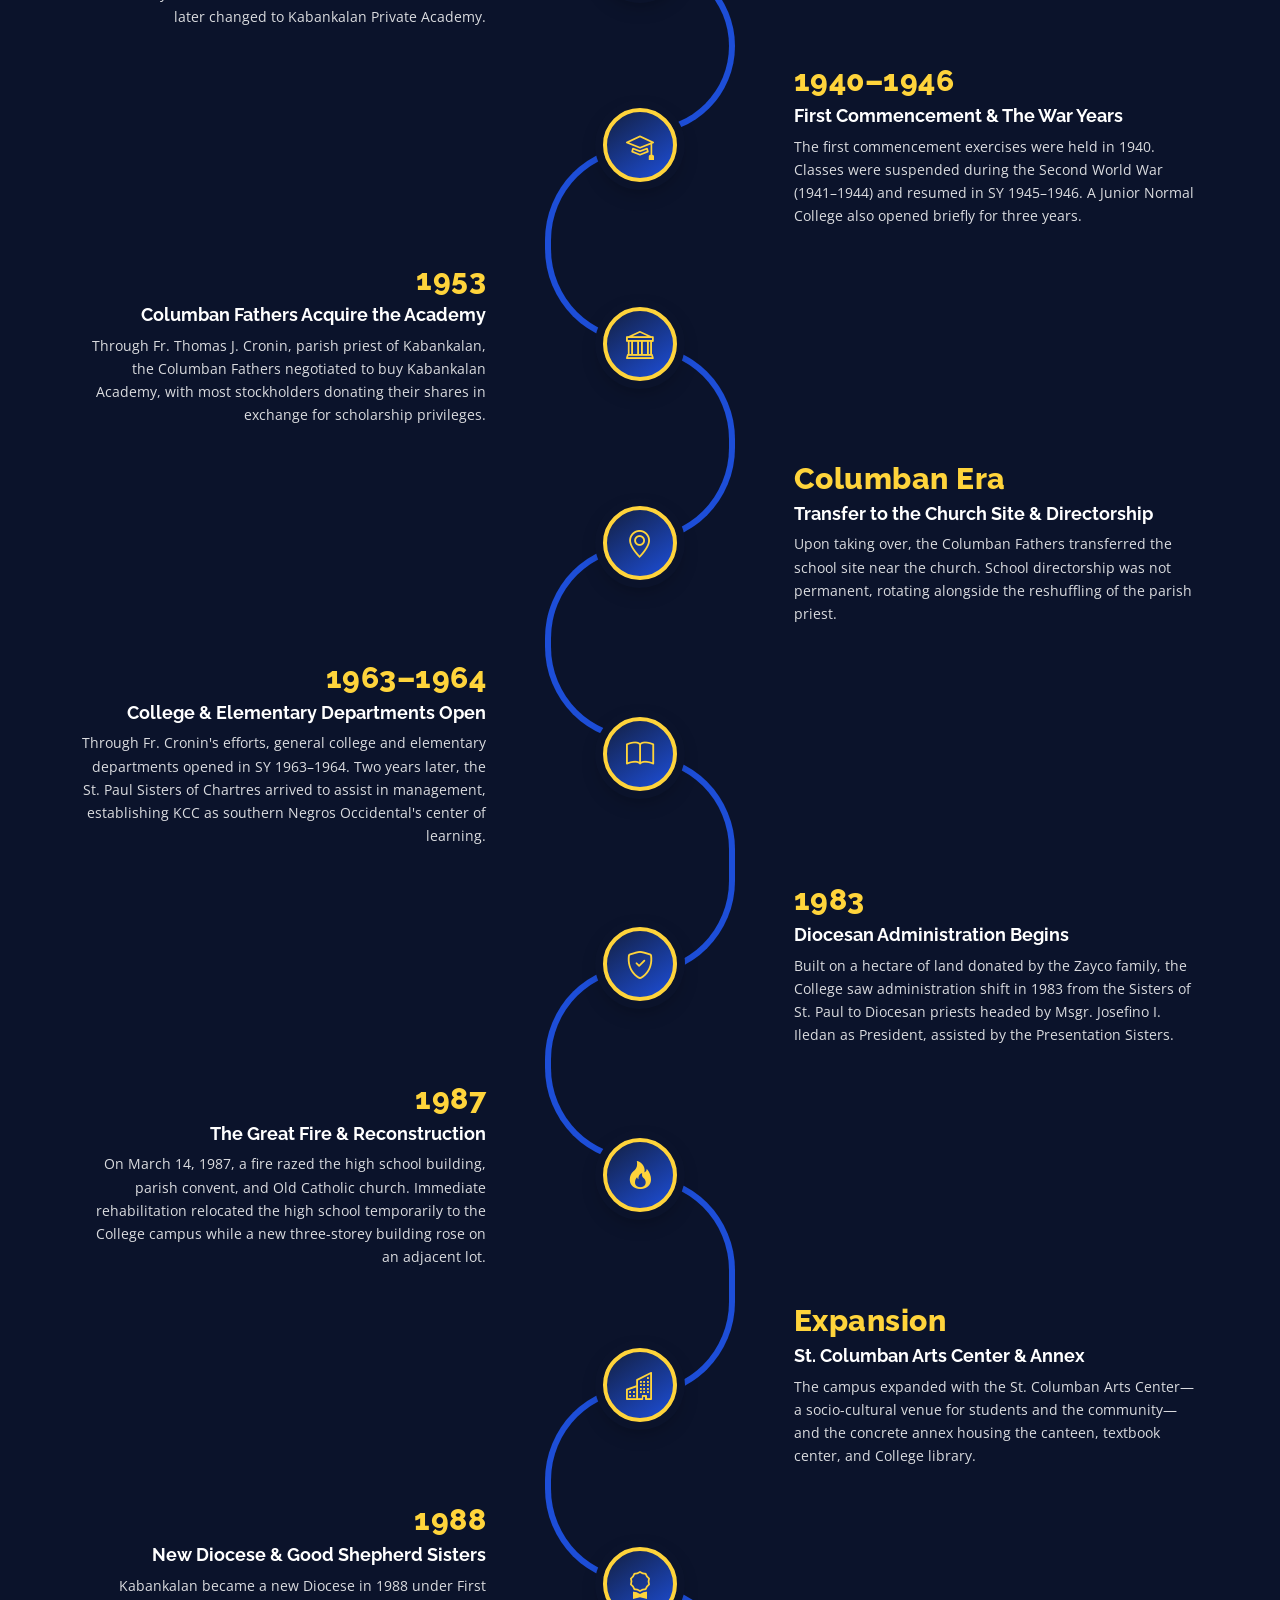
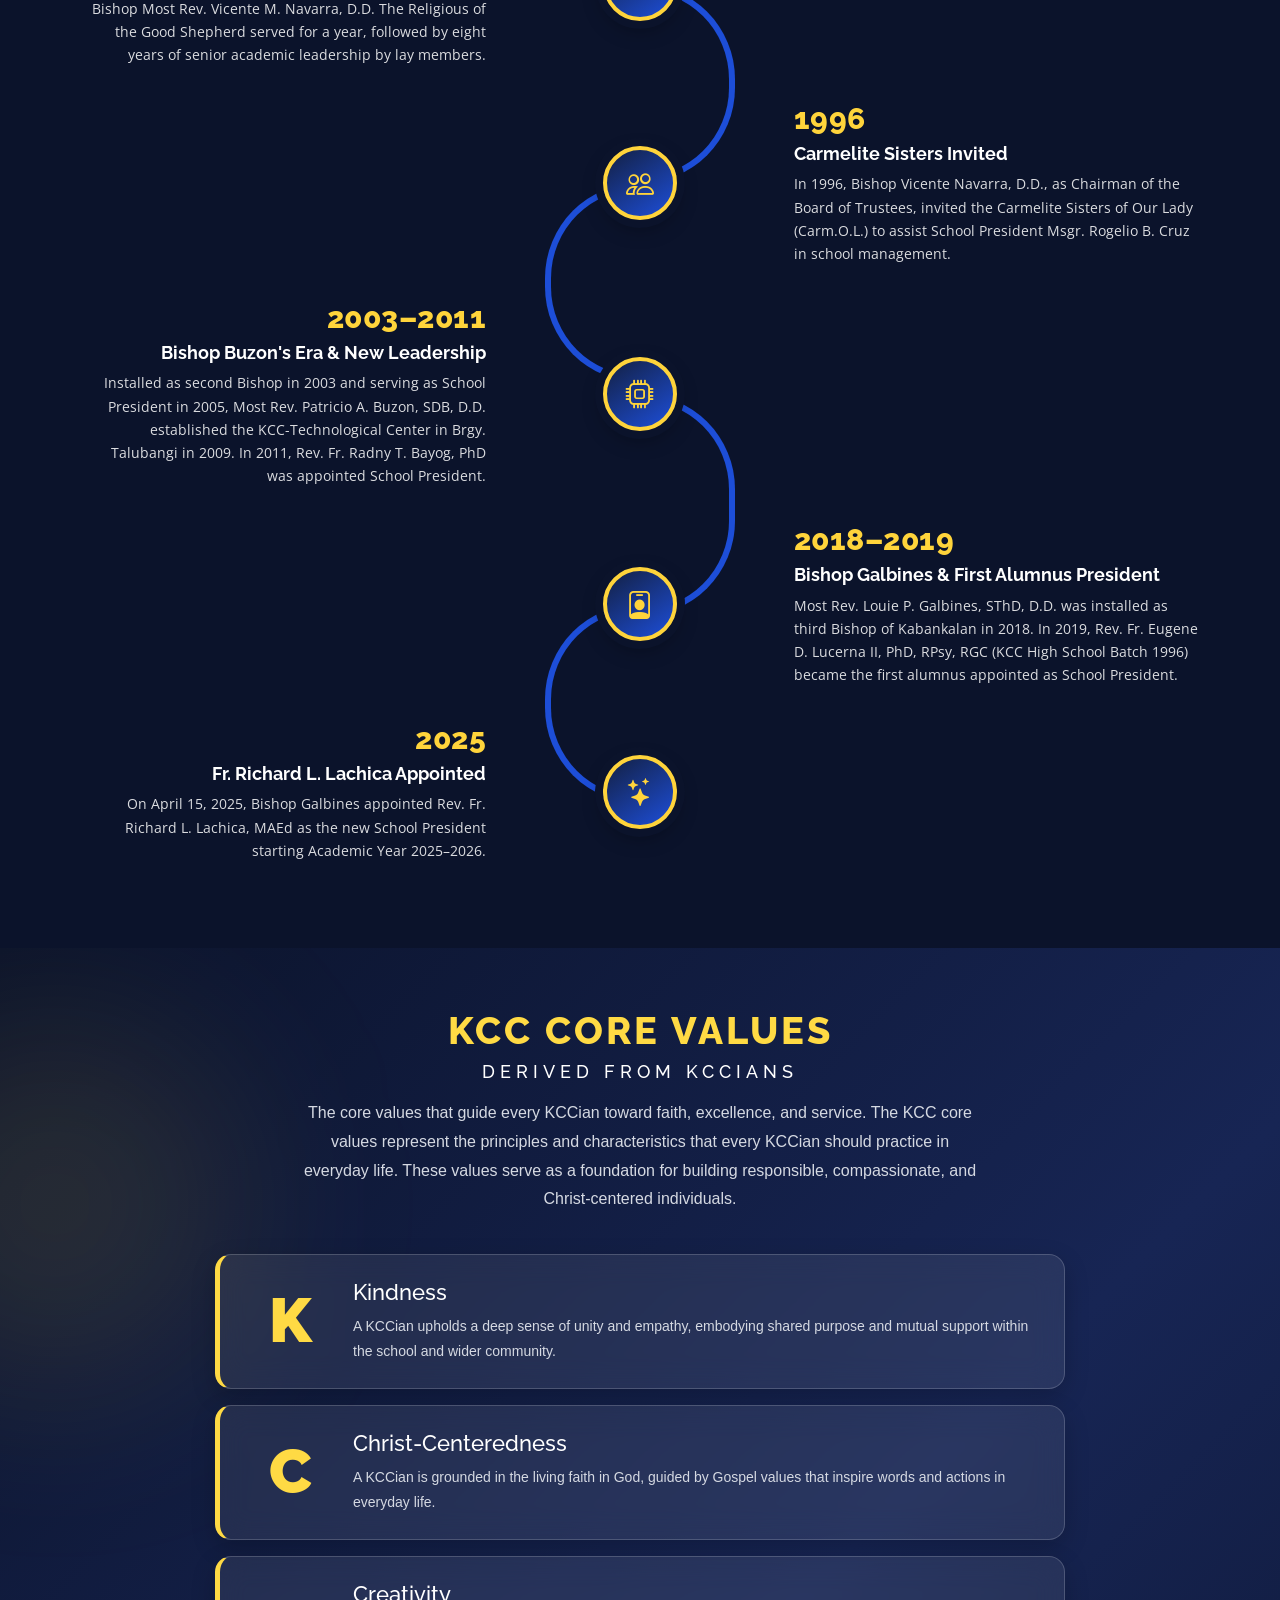
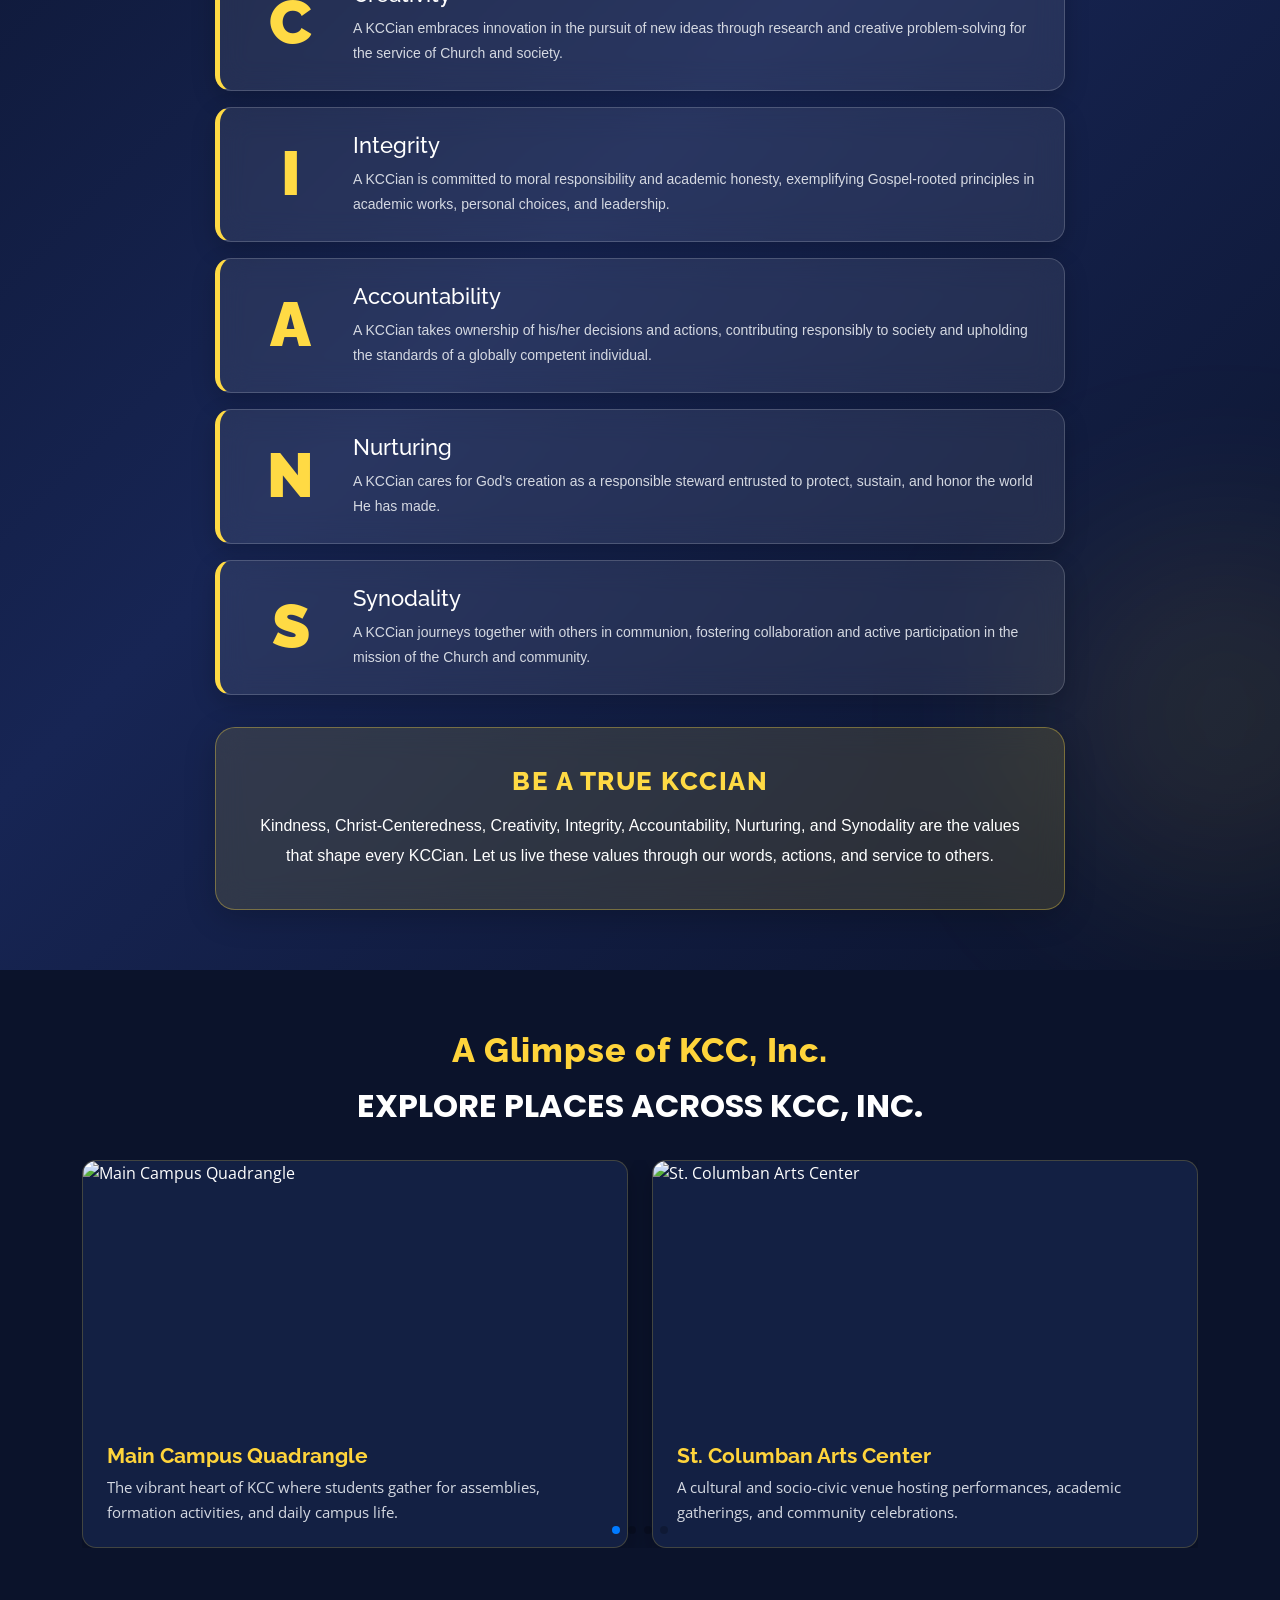
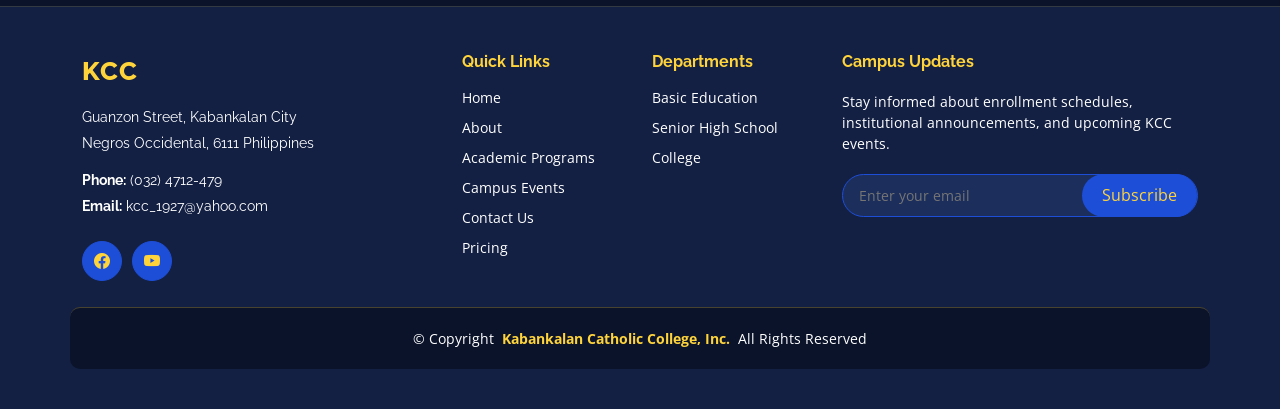
==== commit 41d6d4c3: "change" ====
--- a/about.html
+++ b/about.html
@@ -41,7 +41,7 @@
         <ul>
           <li><a href="index.html">Home</a></li>
           <li><a href="about.html" class="active">About</a></li>
-          <li><a href="courses.html">Programs</a></li>
+          <li><a href="academics.html">Academics</a></li>
           <li><a href="events.html">Events</a></li>
           <li><a href="pricing.html">Pricing</a></li>
           <li><a href="contact.html">Contact</a></li>
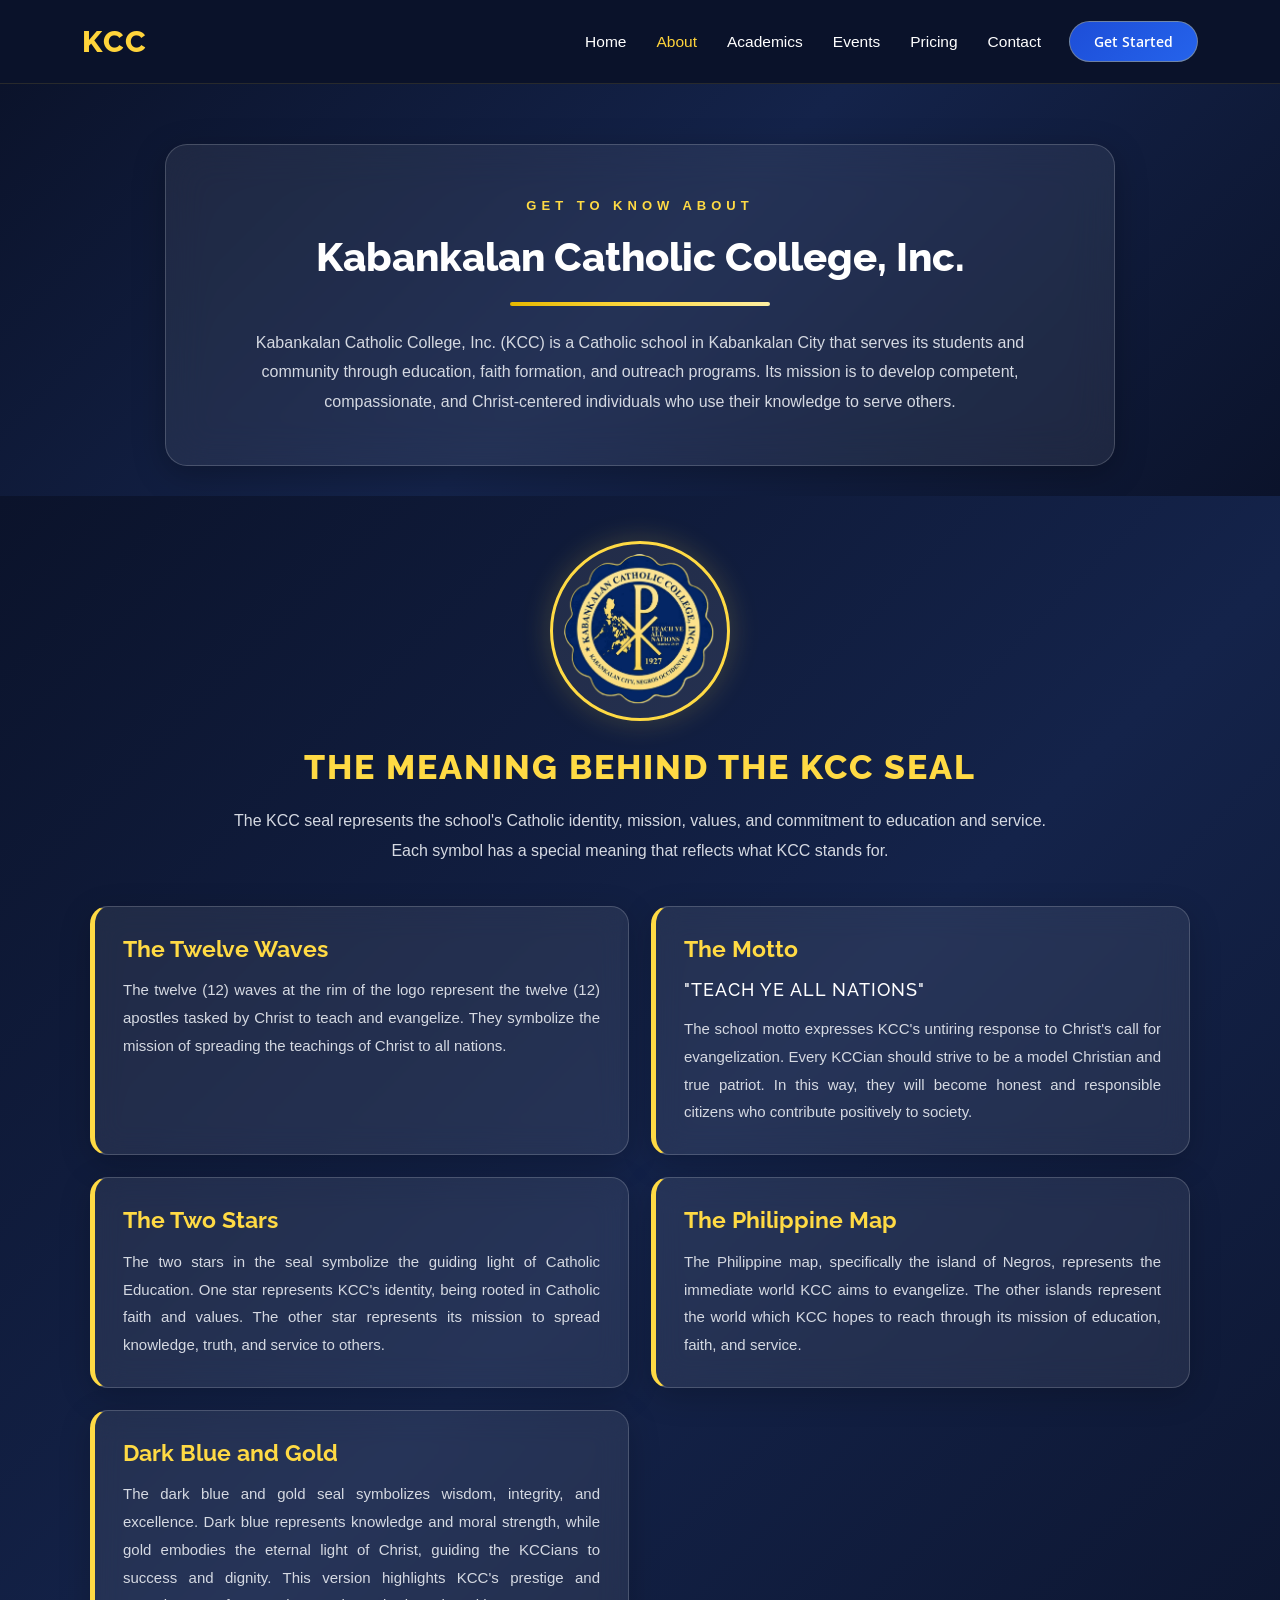
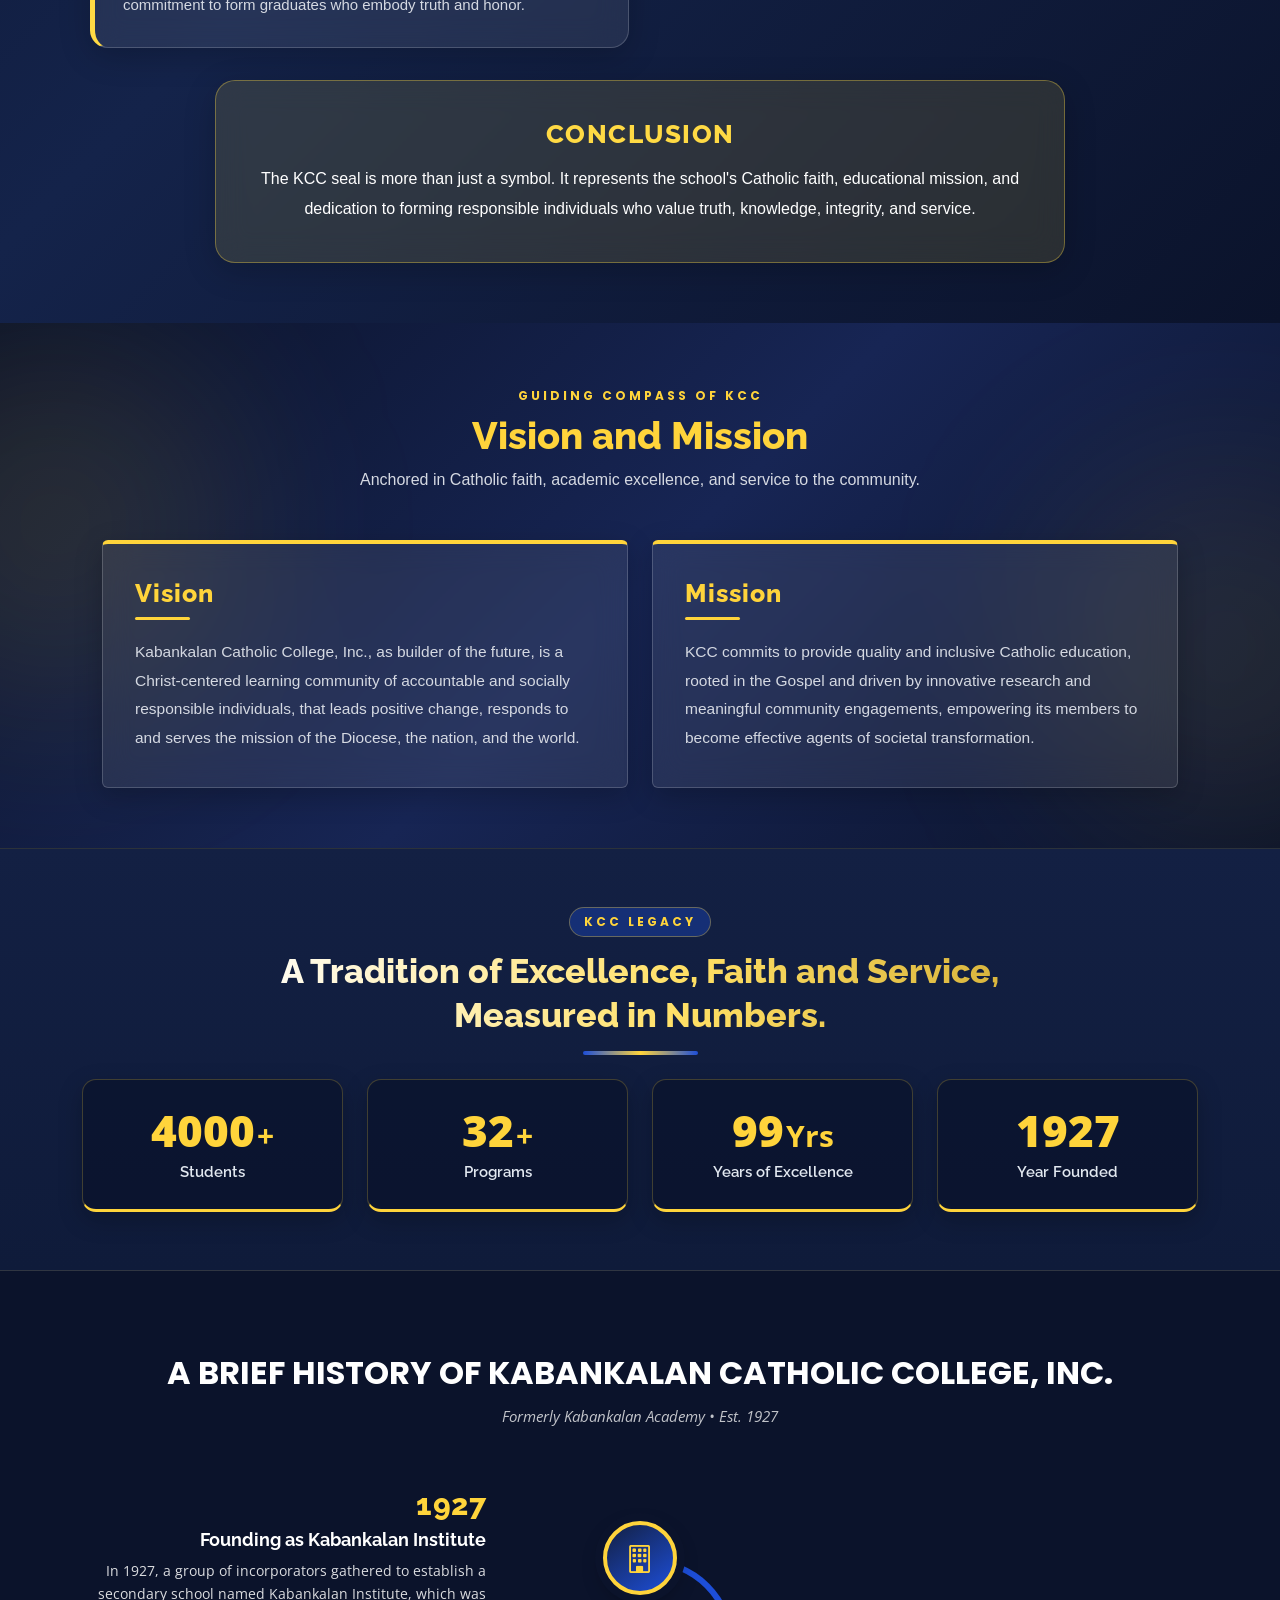
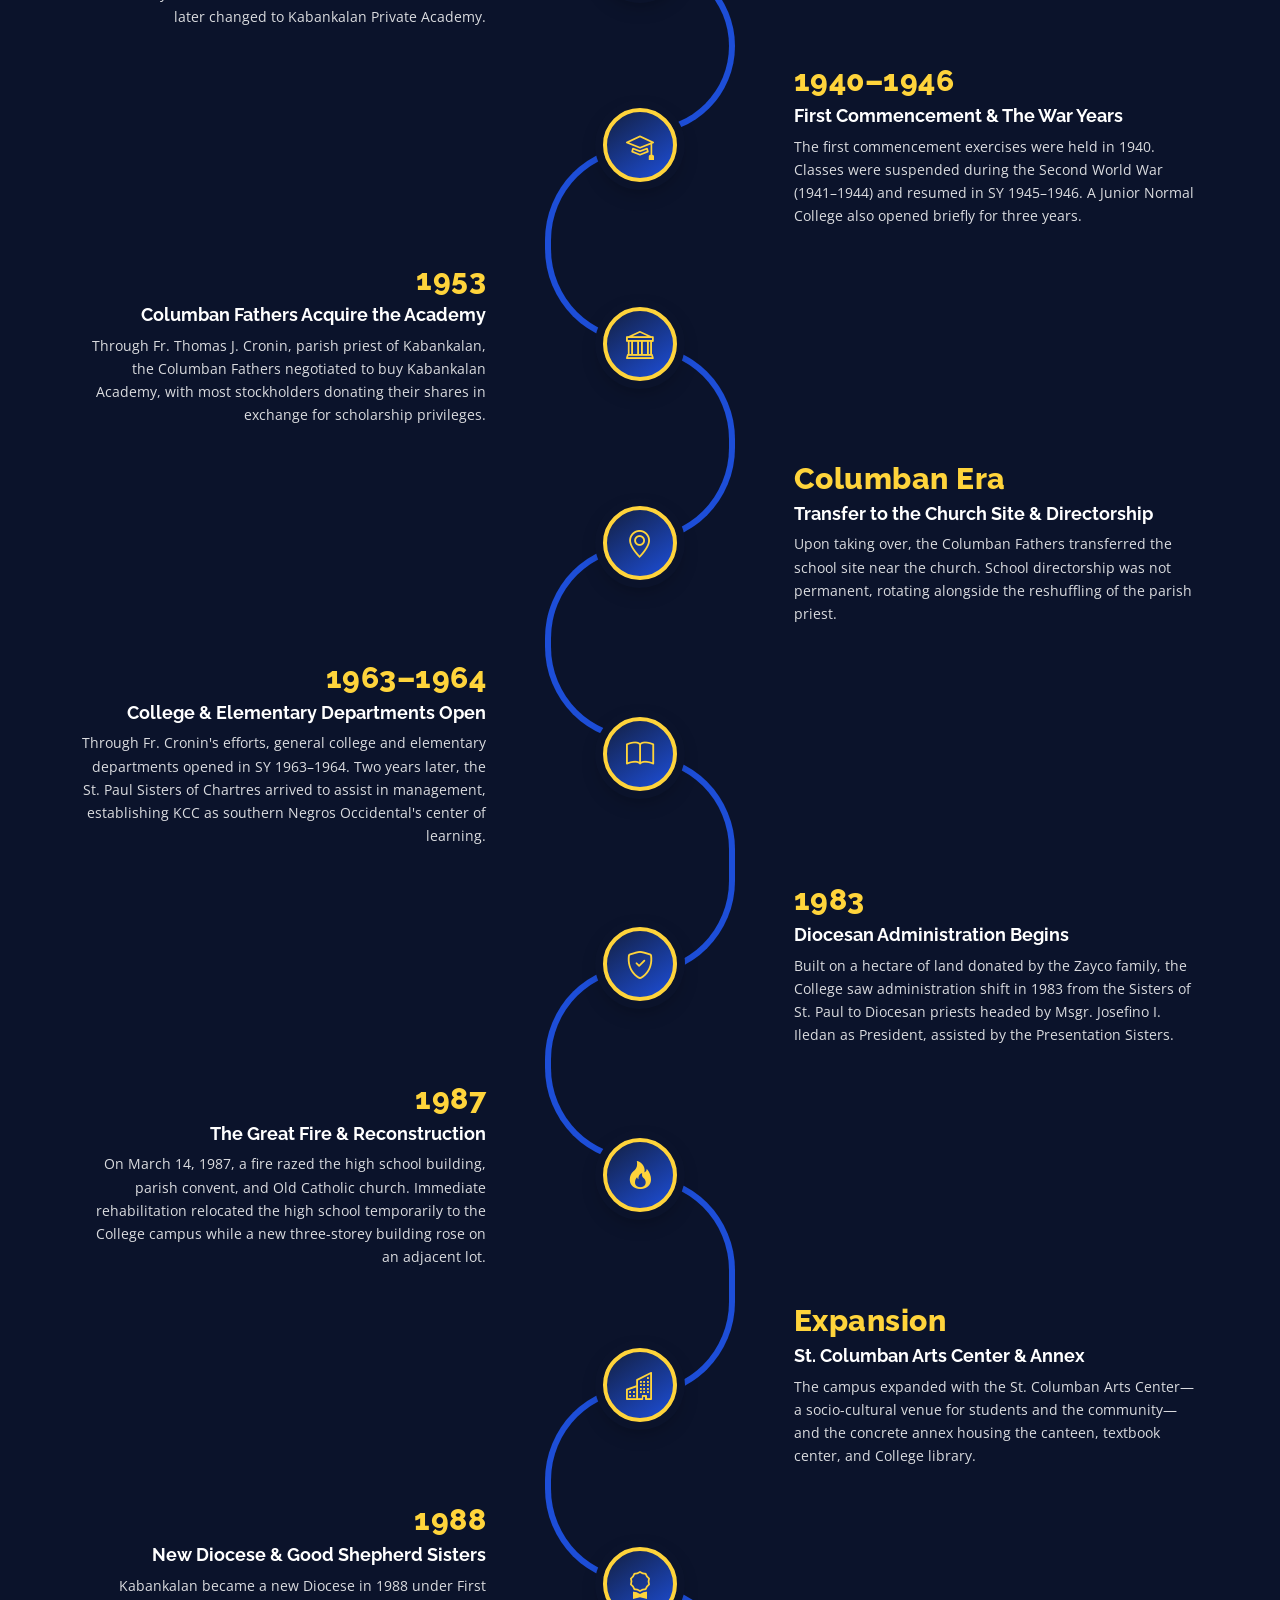
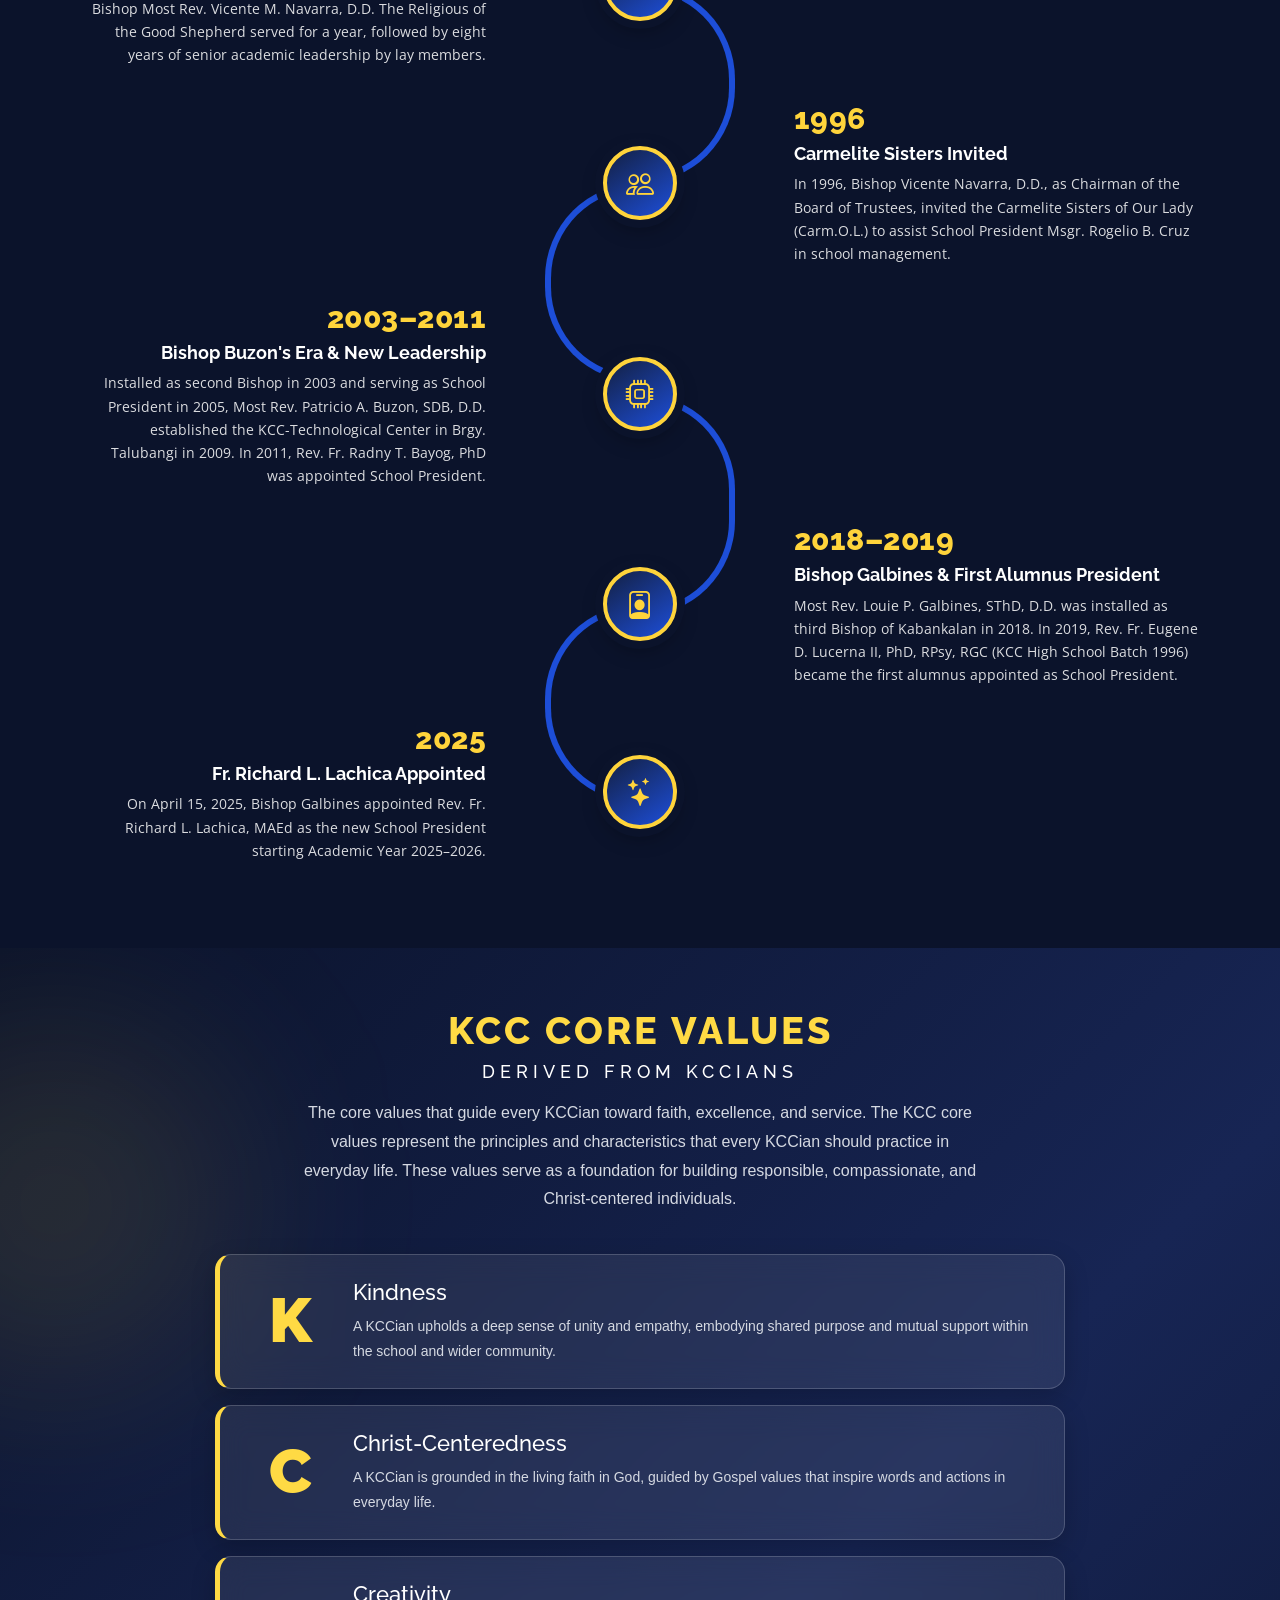
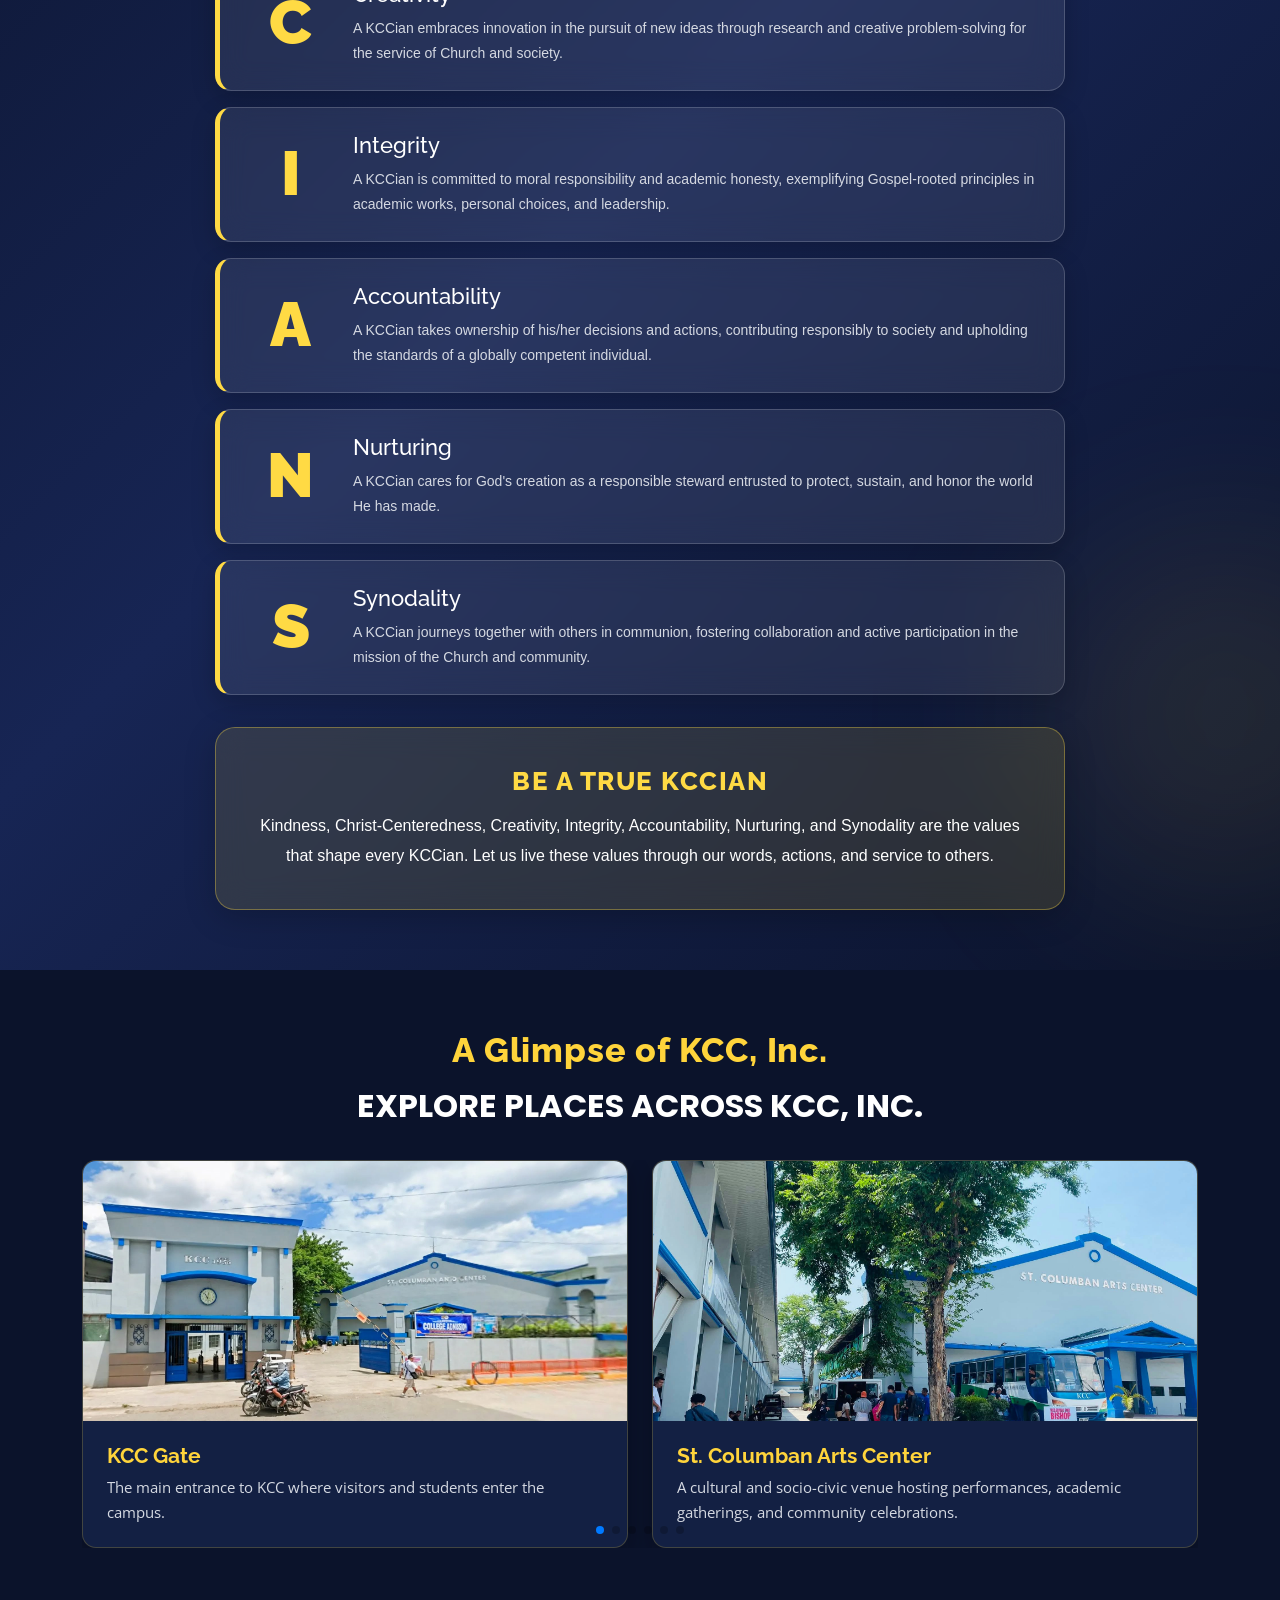
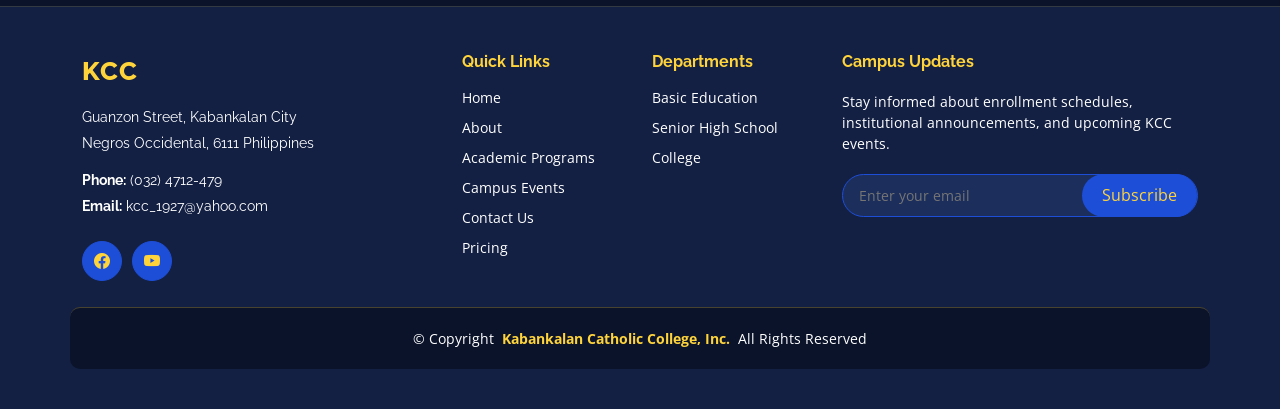
==== commit bebf48a6: "changes" ====
--- a/about.html
+++ b/about.html
@@ -600,17 +600,17 @@
 
             <div class="swiper-slide">
               <div class="place-card">
-                <img src="assets/img/kcc1.jpg" class="place-img" alt="Main Campus Quadrangle">
+                <img src="assets/img/kccgate.PNG" class="place-img" alt="KCC Gate">
                 <div class="place-body">
-                  <h3>Main Campus Quadrangle</h3>
-                  <p>The vibrant heart of KCC where students gather for assemblies, formation activities, and daily campus life.</p>
+                  <h3>KCC Gate</h3>
+                  <p>The main entrance to KCC where visitors and students enter the campus.</p>
                 </div>
               </div>
             </div>
 
             <div class="swiper-slide">
               <div class="place-card">
-                <img src="assets/img/kcc2.jpg" class="place-img" alt="St. Columban Arts Center">
+                <img src="assets/img/frontgym.png" class="place-img" alt="St. Columban Arts Center">
                 <div class="place-body">
                   <h3>St. Columban Arts Center</h3>
                   <p>A cultural and socio-civic venue hosting performances, academic gatherings, and community celebrations.</p>
@@ -618,9 +618,20 @@
               </div>
             </div>
 
+          <div class="swiper-slide">
+              <div class="place-card">
+                <img src="assets/img/cashier.png" class="place-img" alt="Cashier">
+                <div class="place-body">
+                  <h3>Cashier</h3>
+                  <p>The central point for financial transactions.</p>
+                </div>
+              </div>
+            </div>
+
+
             <div class="swiper-slide">
               <div class="place-card">
-                <img src="assets/img/kcc3.jpg" class="place-img" alt="College Library & Learning Hub">
+                <img src="assets/img/inlibrary.png" class="place-img" alt="College Library & Learning Hub">
                 <div class="place-body">
                   <h3>College Library &amp; Learning Hub</h3>
                   <p>A quiet space for research, reading, and collaborative study supporting learners across all academic levels.</p>
@@ -630,13 +641,25 @@
 
             <div class="swiper-slide">
               <div class="place-card">
-                <img src="assets/img/kcc4.jpg" class="place-img" alt="KCC-Technological Center">
+                <img src="assets/img/classroom.png" class="place-img" alt="Classroom">
                 <div class="place-body">
-                  <h3>KCC-Technological Center</h3>
-                  <p>Located in Brgy. Talubangi, supporting technical, hands-on, and career-focused learning programs.</p>
+                  <h3>KCC Classroom</h3>
+                  <p> Modern learning spaces equipped with technology to enhance the educational experience.</p>
                 </div>
               </div>
             </div>
+
+            <div class="swiper-slide">
+              <div class="place-card">
+                <img src="assets/img/canteen.png" class="place-img" alt="Canteen">
+                <div class="place-body">
+                  <h3>Canteen</h3>
+                  <p>The main dining area where students and staff can enjoy meals and refreshments.</p>
+                </div>
+              </div>
+            </div>
+
+
 
           </div>
           <div class="swiper-pagination"></div>
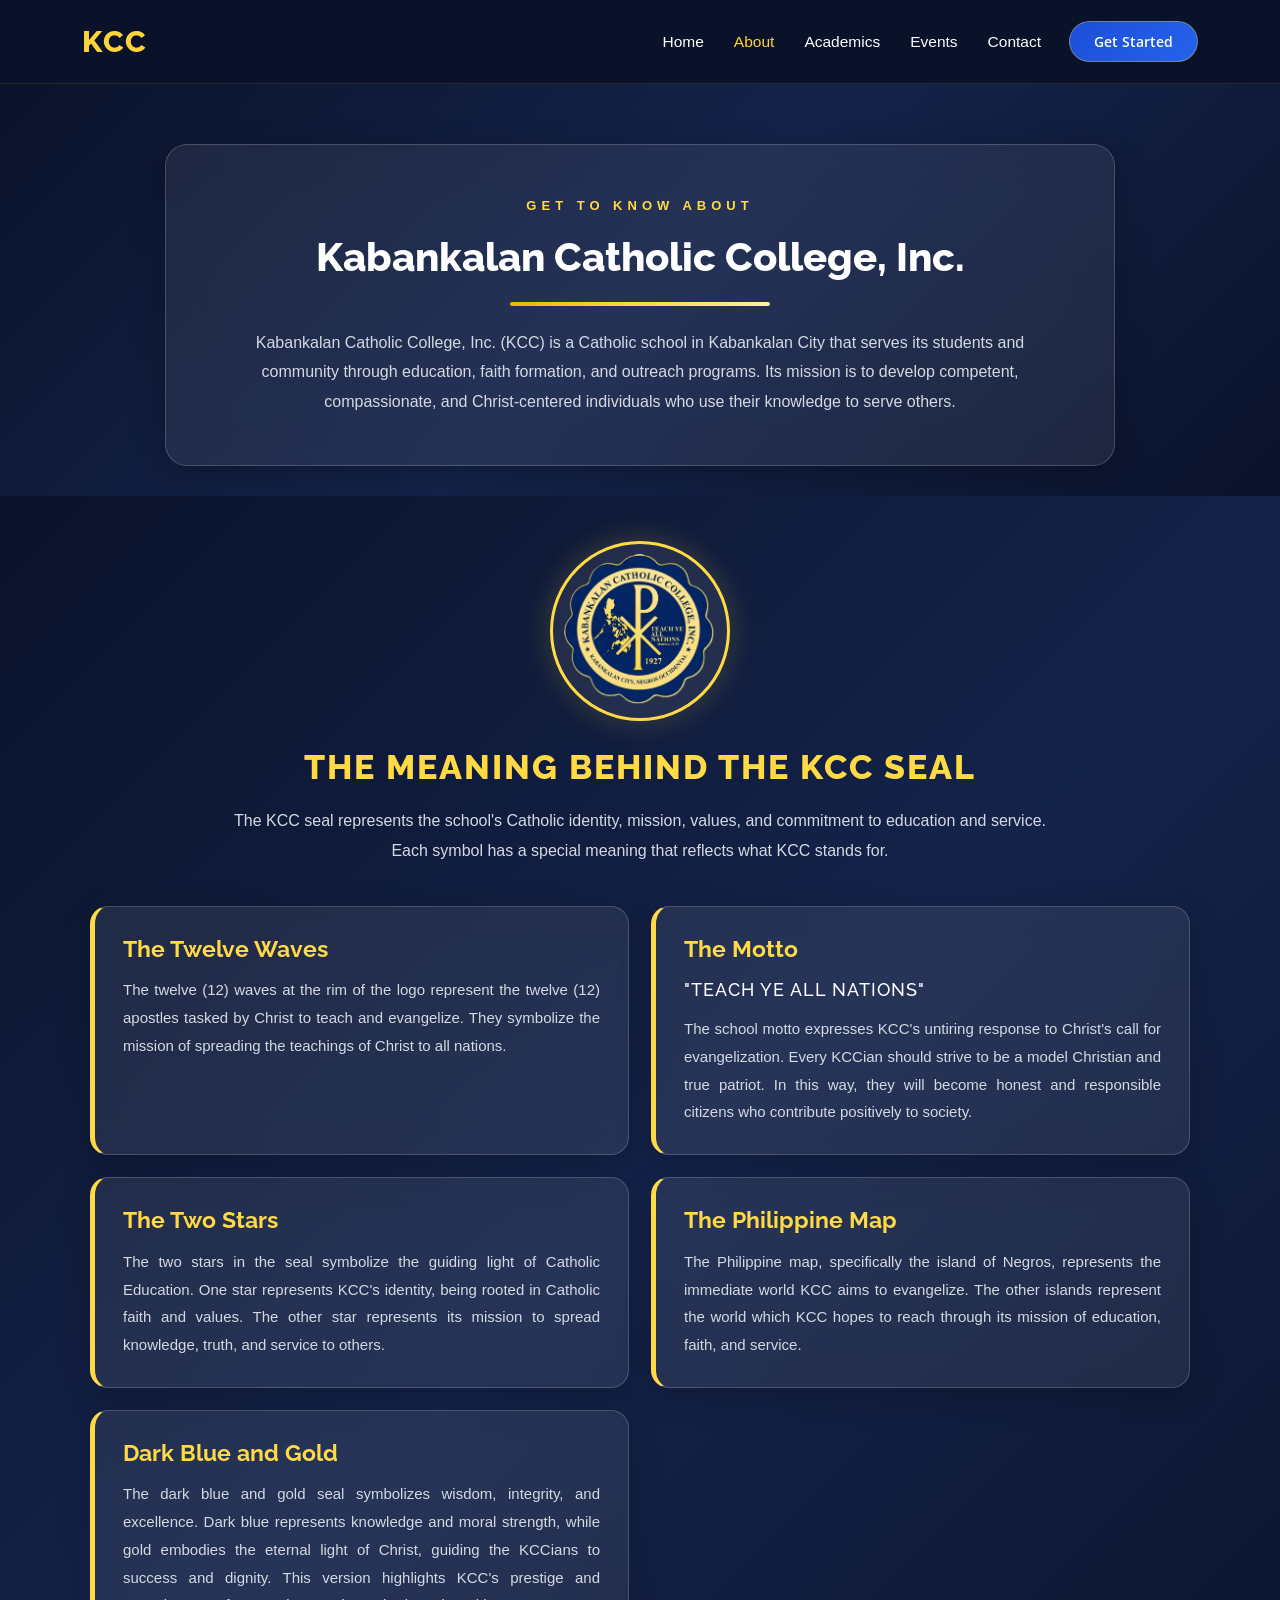
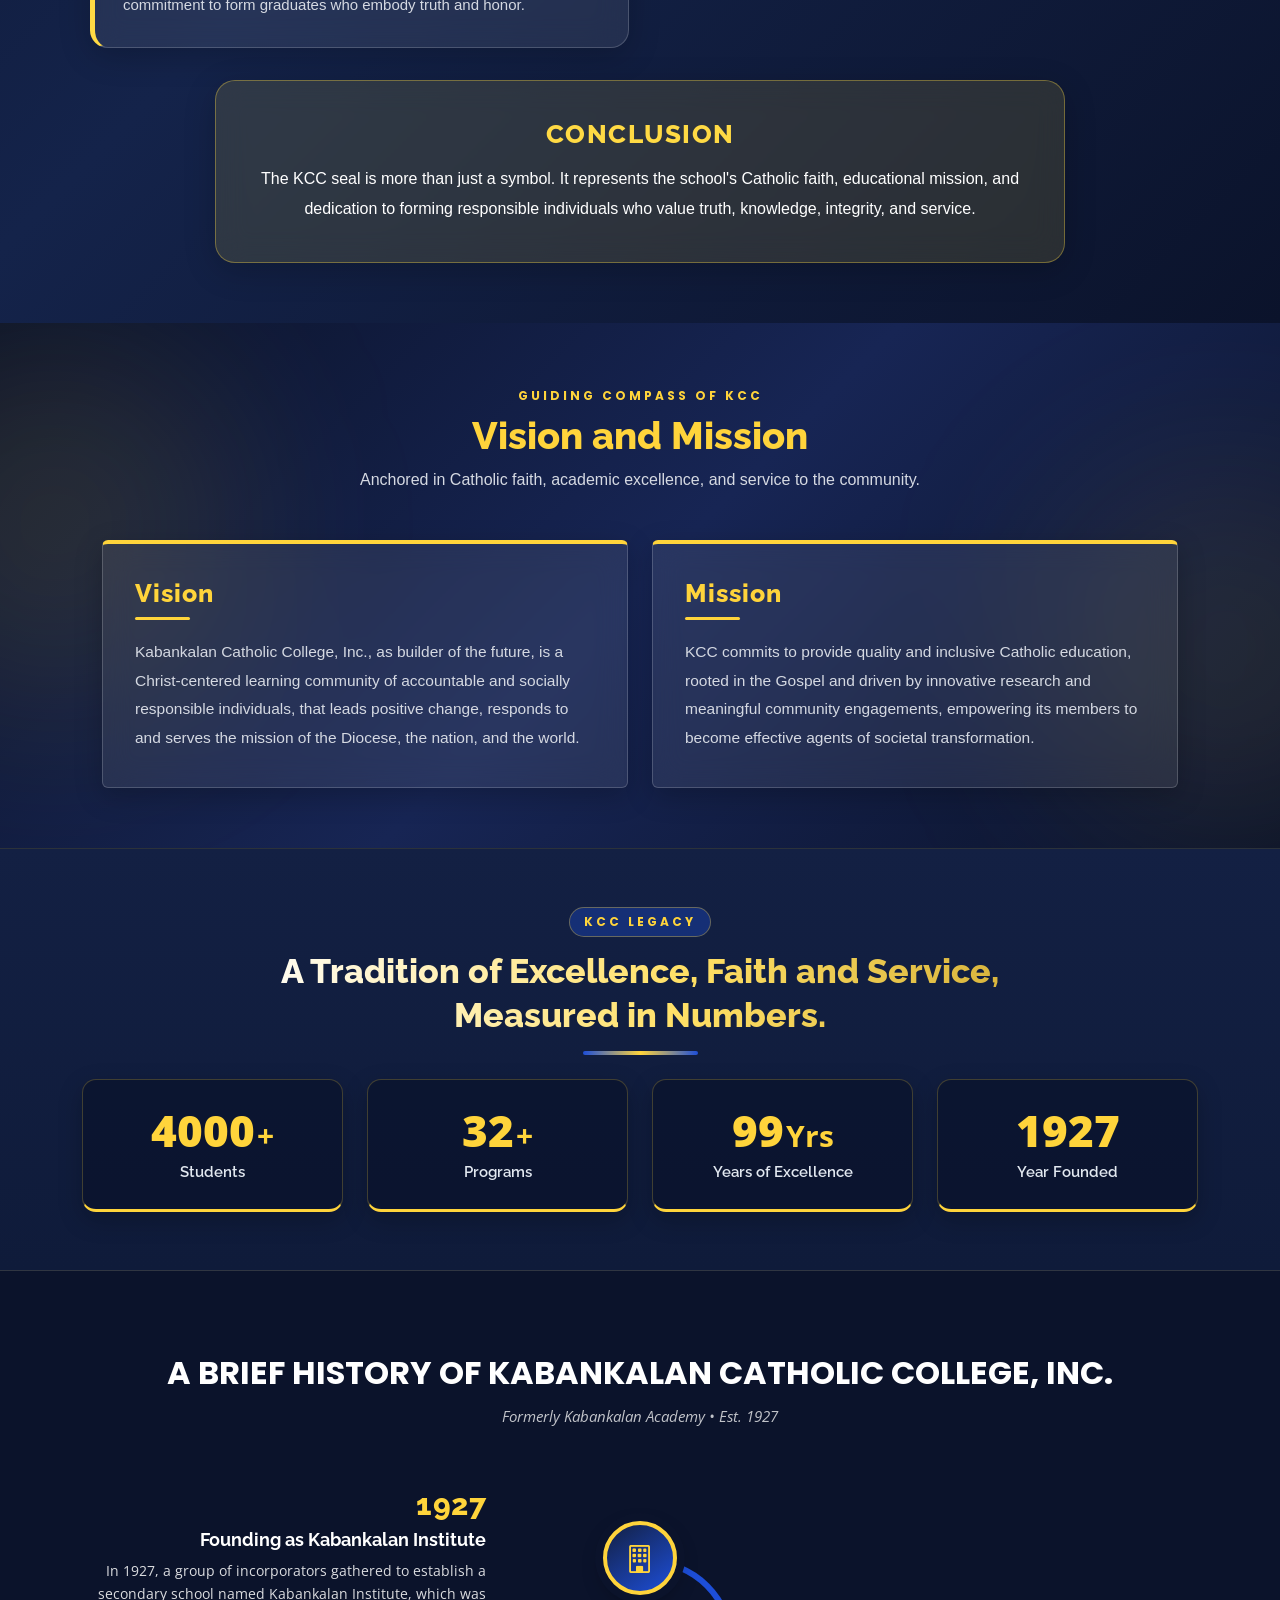
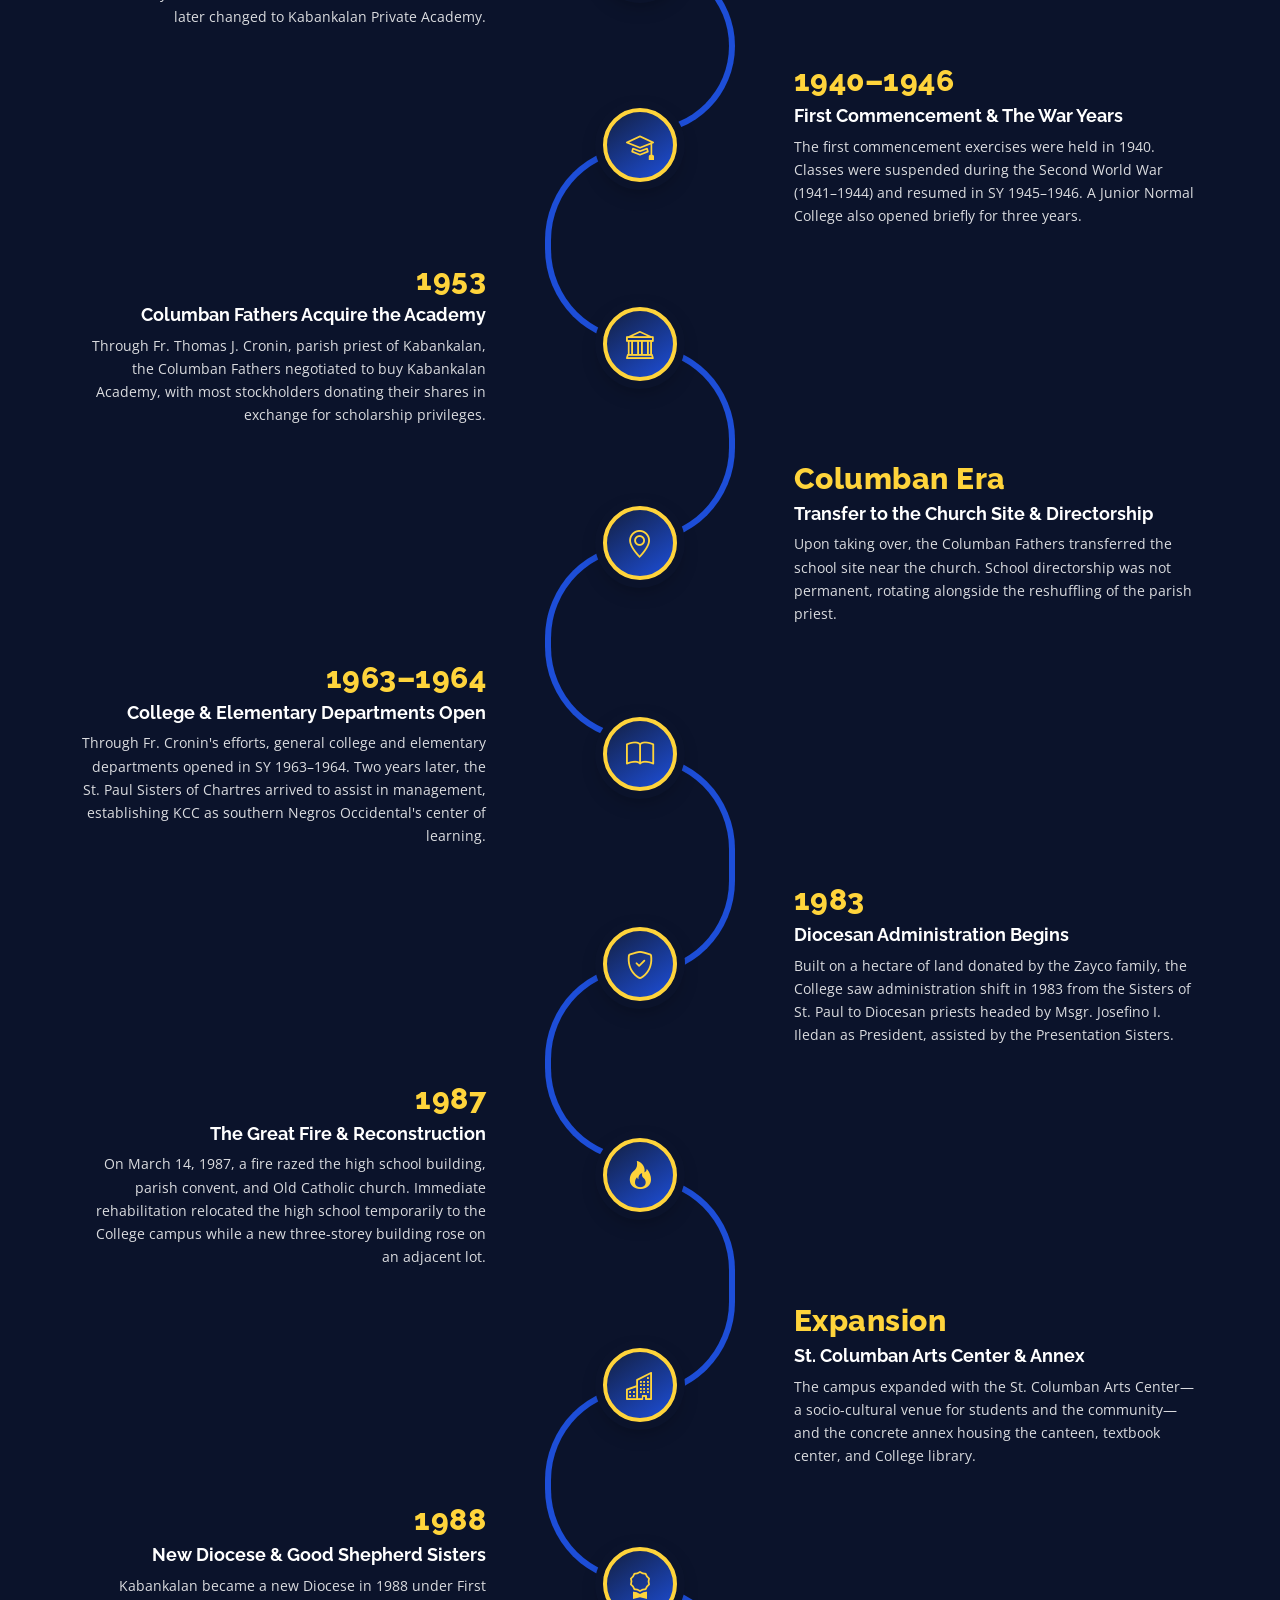
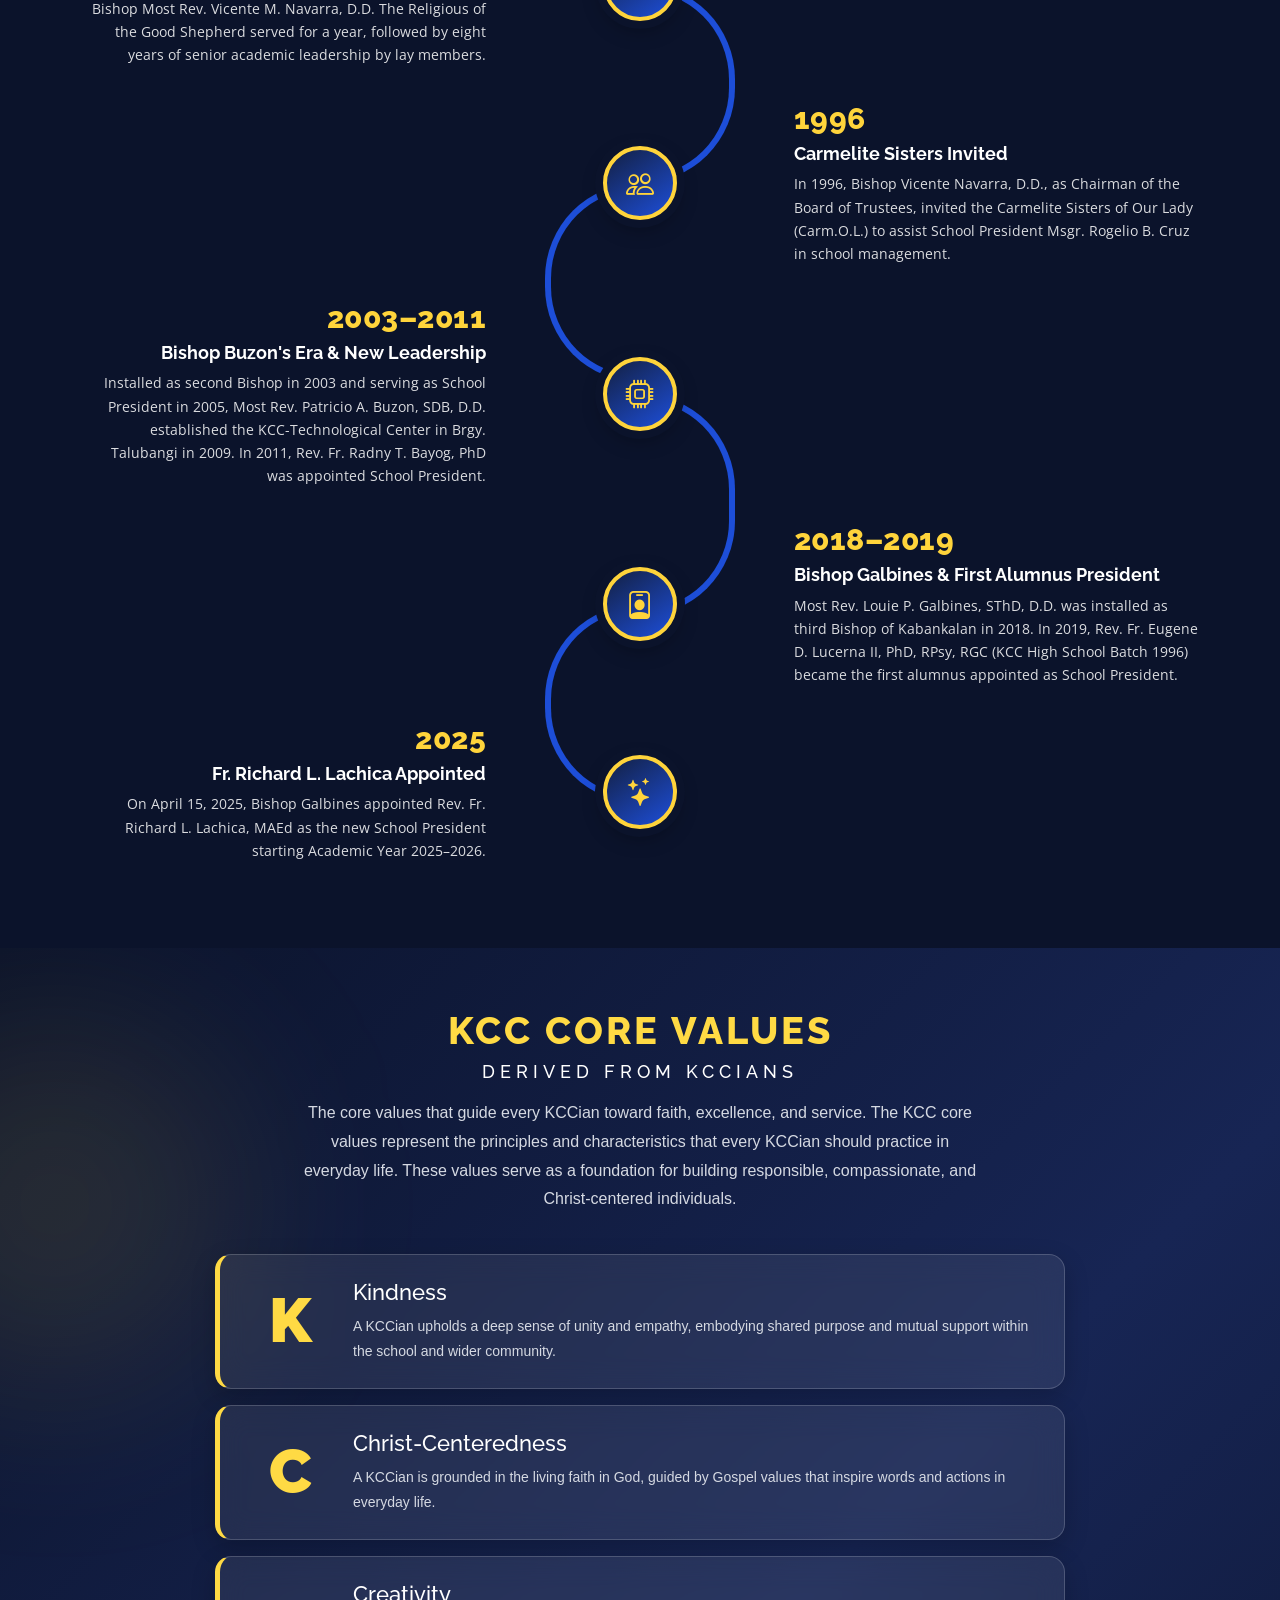
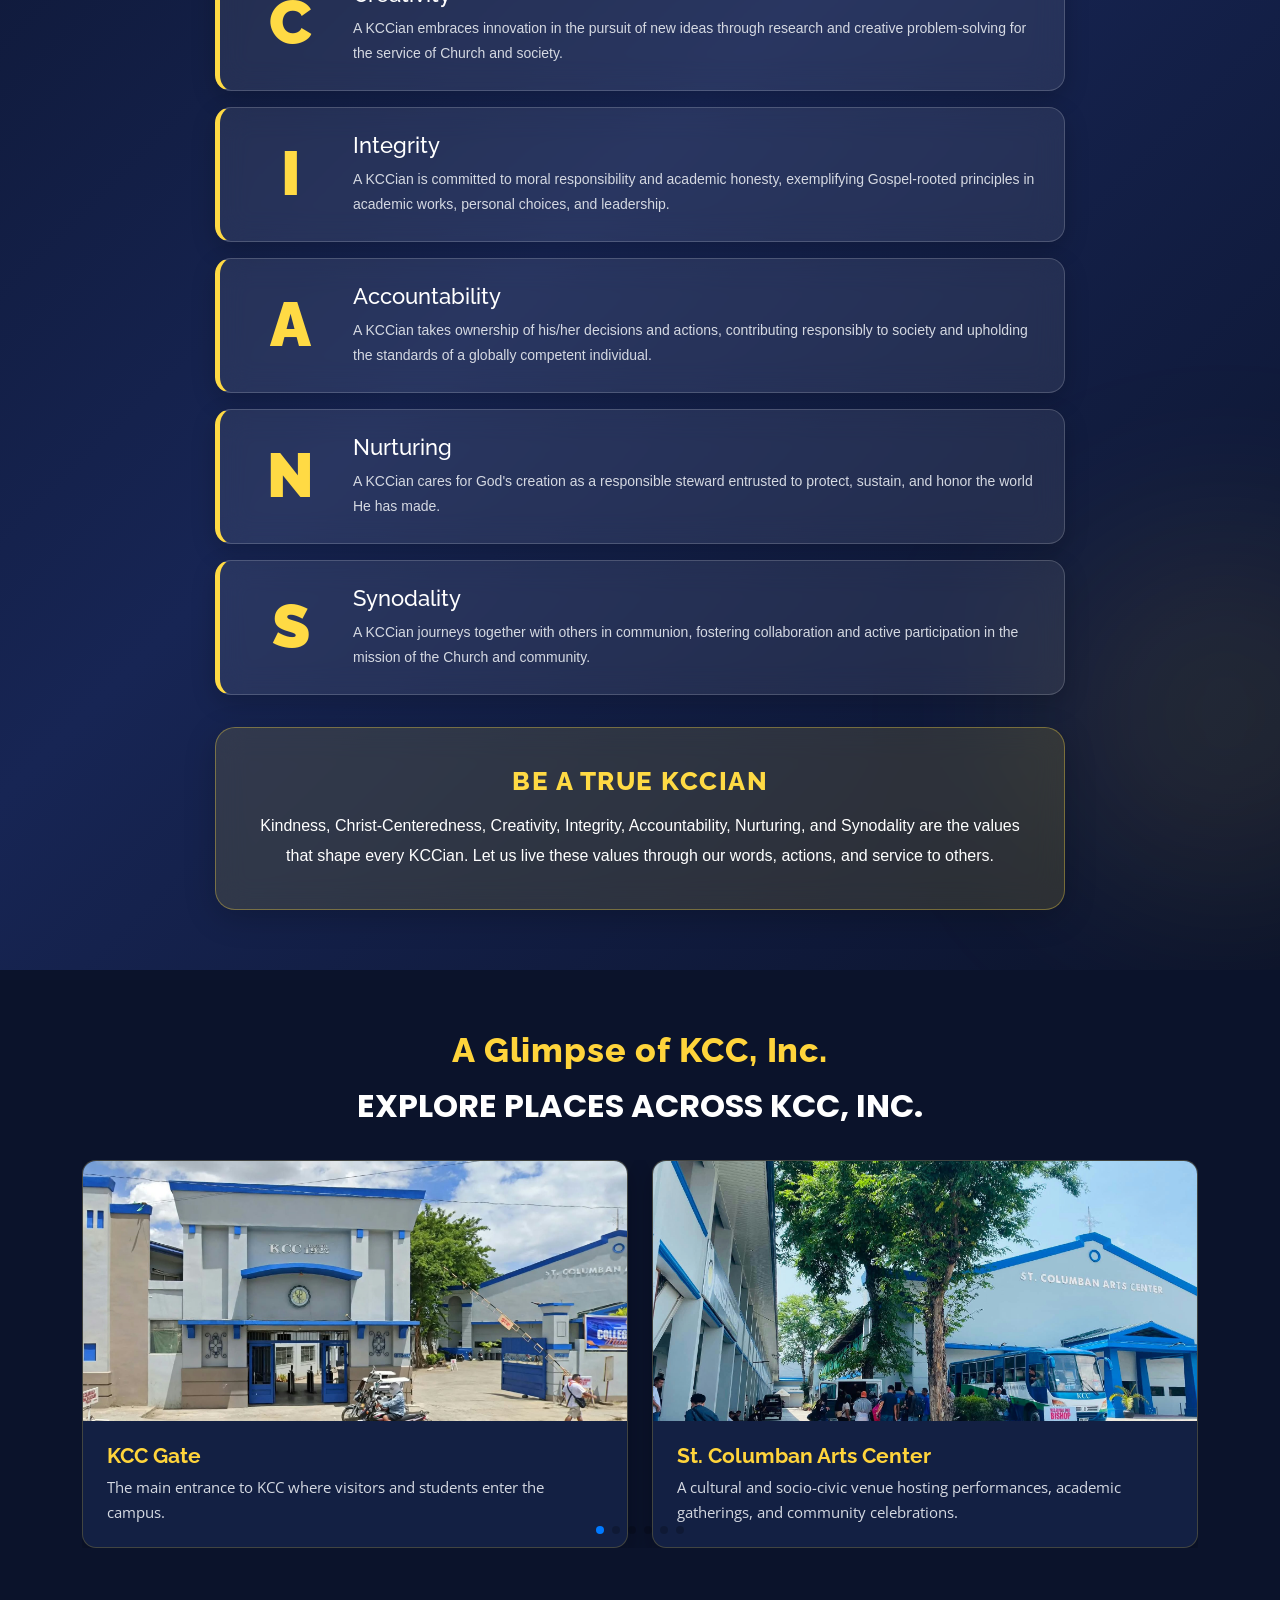
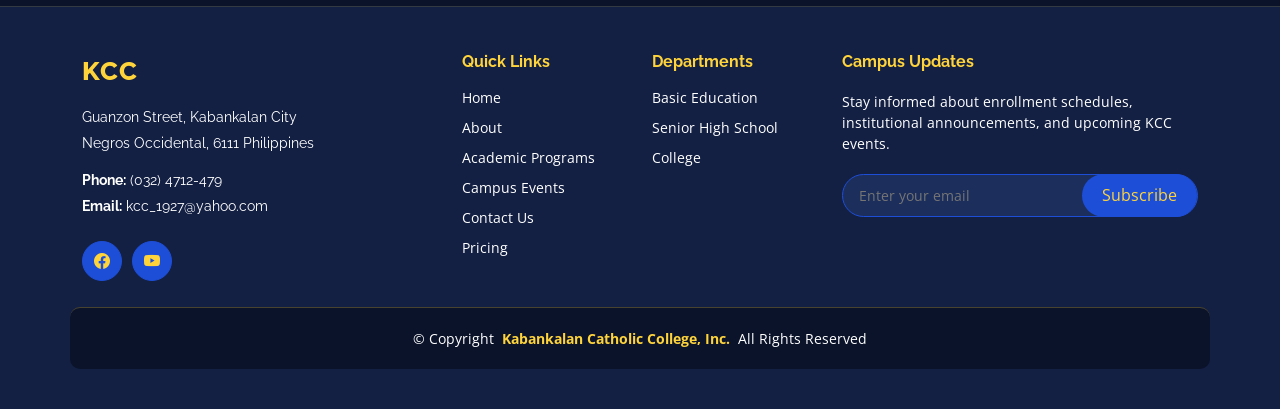
==== commit 234d5767: "update the photo of kccgate and delete the pricing.html" ====
--- a/about.html
+++ b/about.html
@@ -43,7 +43,6 @@
           <li><a href="about.html" class="active">About</a></li>
           <li><a href="academics.html">Academics</a></li>
           <li><a href="events.html">Events</a></li>
-          <li><a href="pricing.html">Pricing</a></li>
           <li><a href="contact.html">Contact</a></li>
         </ul>
         <i class="mobile-nav-toggle d-xl-none bi bi-list"></i>
--- a/assets/css/main.css
+++ b/assets/css/main.css
@@ -781,26 +781,68 @@
 }
 
 /*--------------------------------------------------------------
-# Global Page Titles & Breadcrumbs
+# Page Titles (Glassmorphic Navy & Gold Matching About / Index)
 --------------------------------------------------------------*/
 .page-title {
-  --default-color: var(--contrast-color);
-  --background-color: var(--accent-color);
-  --heading-color: var(--yellow-color);
+  background: linear-gradient(135deg, #0b132b, #14234a, #0b132b);
   color: var(--default-color);
-  background-color: var(--background-color);
+  padding: 48px 20px 24px;
   position: relative;
 }
 
 .page-title .heading {
-  padding: 60px 0;
-  border-top: 1px solid color-mix(in srgb, var(--yellow-color), transparent 70%);
+  padding: 0;
+  border-top: none;
+  background: transparent;
+}
+
+.page-title-card {
+  max-width: 950px;
+  margin: 0 auto;
+  padding: 42px 36px;
+  text-align: center;
+  background: rgba(255, 255, 255, 0.07);
+  backdrop-filter: blur(20px);
+  -webkit-backdrop-filter: blur(20px);
+  border: 1px solid rgba(255, 255, 255, 0.18);
+  border-top: 4px solid var(--yellow-color);
+  border-radius: 22px;
+  box-shadow: 0 8px 32px rgba(0, 0, 0, 0.25);
+}
+
+.page-title-kicker {
+  display: inline-block;
+  color: var(--yellow-color);
+  font-family: var(--nav-font);
+  font-size: 12.5px;
+  font-weight: 700;
+  letter-spacing: 4px;
+  text-transform: uppercase;
+  margin-bottom: 12px;
 }
 
 .page-title .heading h1 {
-  font-size: 38px;
-  font-weight: 700;
-  color: var(--yellow-color);
+  font-size: clamp(28px, 3.5vw, 40px);
+  font-weight: 800;
+  color: var(--yellow-color);
+  margin-bottom: 14px;
+}
+
+.page-title-divider {
+  width: 220px;
+  max-width: 75%;
+  height: 4px;
+  background: linear-gradient(90deg, #e6b800, #ffd43b, #fff0a3);
+  border-radius: 10px;
+  margin: 0 auto 18px;
+}
+
+.page-title .heading p {
+  color: #d5d9e2;
+  font-size: 15.5px;
+  line-height: 1.8;
+  max-width: 780px;
+  margin: 0 auto;
 }
 
 .page-title nav {
@@ -831,6 +873,12 @@
   display: inline-block;
   padding-right: 10px;
   color: var(--yellow-color);
+}
+
+@media (max-width: 768px) {
+  .page-title-card {
+    padding: 30px 20px;
+  }
 }
 
 /*--------------------------------------------------------------
@@ -2304,4 +2352,652 @@
   .place-card .place-img {
     height: 210px;
   }
+}
+
+/*--------------------------------------------------------------
+# Academics Page Styling (academics.html)
+--------------------------------------------------------------*/
+.program-section {
+  background: linear-gradient(135deg, #0b132b, #14234a, #0b132b);
+  padding: 60px 0;
+  position: relative;
+}
+
+.program-section > .container > h2 {
+  font-size: clamp(28px, 3vw, 38px);
+  font-weight: 800;
+  color: var(--yellow-color);
+  margin-bottom: 10px;
+}
+
+.program-section .section-subtitle {
+  color: #d5d9e2;
+  font-size: 16px;
+  max-width: 780px;
+  line-height: 1.75;
+  margin-bottom: 36px;
+}
+
+.program-section hr,
+.main > hr {
+  border: 0;
+  height: 1px;
+  background: linear-gradient(90deg, transparent, rgba(255, 212, 59, 0.35), transparent);
+  margin: 44px 0;
+}
+
+.grade-badge {
+  display: inline-block;
+  font-family: var(--nav-font);
+  font-size: 12px;
+  font-weight: 700;
+  letter-spacing: 2px;
+  text-transform: uppercase;
+  color: var(--yellow-color);
+  background: rgba(29, 78, 216, 0.35);
+  border: 1px solid rgba(255, 212, 59, 0.4);
+  padding: 5px 14px;
+  border-radius: 50px;
+  margin-bottom: 14px;
+}
+
+/* Department & College Blocks */
+.department-block,
+.college-block,
+.intro-block {
+  background: rgba(255, 255, 255, 0.05);
+  backdrop-filter: blur(14px);
+  -webkit-backdrop-filter: blur(14px);
+  border: 1px solid rgba(255, 255, 255, 0.14);
+  border-top: 4px solid var(--yellow-color);
+  border-radius: 18px;
+  padding: 34px 30px;
+  margin-bottom: 32px;
+  box-shadow: 0 10px 30px rgba(0, 0, 0, 0.25);
+}
+
+.department-block h2,
+.college-block > h3,
+.intro-block h3 {
+  font-size: clamp(22px, 2.5vw, 30px);
+  font-weight: 800;
+  color: var(--yellow-color);
+  margin-bottom: 14px;
+}
+
+.department-block > p,
+.intro-block p {
+  color: #e2e8f0;
+  font-size: 15.5px;
+  line-height: 1.8;
+  margin-bottom: 16px;
+}
+
+/* Why Choose & Learning Areas Bullet Lists */
+.why-choose,
+.learning-areas {
+  background: rgba(11, 19, 43, 0.65);
+  border: 1px solid rgba(255, 212, 59, 0.22);
+  border-left: 4px solid var(--yellow-color);
+  border-radius: 12px;
+  padding: 22px 24px;
+  margin: 24px 0 30px;
+}
+
+.why-choose h3,
+.learning-areas h3 {
+  font-size: 19px;
+  font-weight: 700;
+  color: var(--yellow-color);
+  margin-bottom: 14px;
+}
+
+.why-choose ul,
+.learning-areas ul {
+  list-style: none;
+  padding: 0;
+  margin: 0;
+  display: grid;
+  grid-template-columns: repeat(auto-fit, minmax(260px, 1fr));
+  gap: 10px 20px;
+}
+
+.why-choose ul li,
+.learning-areas ul li {
+  position: relative;
+  padding-left: 22px;
+  color: #e2e8f0;
+  font-size: 14.5px;
+  line-height: 1.6;
+}
+
+.why-choose ul li::before,
+.learning-areas ul li::before {
+  content: "✦";
+  position: absolute;
+  left: 0;
+  top: 0;
+  color: var(--yellow-color);
+  font-size: 13px;
+}
+
+/* Core Pillars Grid */
+.core-pillars.grid-container {
+  display: grid;
+  grid-template-columns: repeat(auto-fit, minmax(280px, 1fr));
+  gap: 20px;
+  margin-top: 24px;
+}
+
+.core-pillars .card {
+  background: linear-gradient(145deg, var(--surface-color), #0e1a38);
+  border: 1px solid rgba(255, 212, 59, 0.22);
+  border-bottom: 3px solid var(--yellow-color);
+  border-radius: 14px;
+  padding: 24px;
+  color: var(--default-color);
+  box-shadow: 0 8px 22px rgba(0, 0, 0, 0.22);
+  transition: transform 0.3s ease, border-color 0.3s ease;
+}
+
+.core-pillars .card:hover {
+  transform: translateY(-5px);
+  border-color: var(--yellow-color);
+}
+
+.core-pillars .card h4 {
+  font-size: 18px;
+  font-weight: 700;
+  color: var(--yellow-color);
+  margin-bottom: 10px;
+}
+
+.core-pillars .card p {
+  color: #cbd5e1;
+  font-size: 14px;
+  line-height: 1.7;
+  margin: 0;
+}
+
+/* Senior High School Track Groups & Strands */
+.track-group {
+  margin-top: 36px;
+}
+
+.track-group > h3 {
+  font-size: 24px;
+  font-weight: 800;
+  color: var(--yellow-color);
+  margin-bottom: 6px;
+}
+
+.track-group > p {
+  color: #cbd5e1;
+  font-size: 15px;
+  margin-bottom: 22px;
+}
+
+.strand-card,
+.degree-card {
+  background: rgba(19, 32, 67, 0.85);
+  border: 1px solid rgba(255, 255, 255, 0.14);
+  border-left: 5px solid var(--yellow-color);
+  border-radius: 14px;
+  padding: 26px 28px;
+  margin-bottom: 20px;
+  box-shadow: 0 8px 24px rgba(0, 0, 0, 0.22);
+  transition: transform 0.3s ease, border-color 0.3s ease, background 0.3s ease;
+}
+
+.strand-card:hover,
+.degree-card:hover {
+  transform: translateY(-4px);
+  background: rgba(28, 46, 92, 0.9);
+  border-color: rgba(255, 212, 59, 0.55);
+}
+
+.strand-card h4,
+.degree-card h4 {
+  font-size: 20px;
+  font-weight: 700;
+  color: var(--yellow-color);
+  margin-bottom: 10px;
+}
+
+.strand-card > p,
+.degree-card > p {
+  color: #e2e8f0;
+  font-size: 15px;
+  line-height: 1.75;
+  margin-bottom: 16px;
+}
+
+.strand-details {
+  display: grid;
+  grid-template-columns: repeat(auto-fit, minmax(230px, 1fr));
+  gap: 20px;
+  padding-top: 14px;
+  border-top: 1px solid rgba(255, 255, 255, 0.1);
+}
+
+.strand-card strong,
+.degree-card strong {
+  display: block;
+  font-family: var(--nav-font);
+  font-size: 13px;
+  text-transform: uppercase;
+  letter-spacing: 1px;
+  color: var(--yellow-color);
+  margin-top: 10px;
+  margin-bottom: 8px;
+}
+
+.strand-card ul,
+.degree-card ul {
+  list-style: none;
+  padding: 0;
+  margin: 0 0 8px 0;
+  display: flex;
+  flex-wrap: wrap;
+  gap: 8px;
+}
+
+.strand-card ul li,
+.degree-card ul li {
+  background: rgba(11, 19, 43, 0.8);
+  border: 1px solid rgba(255, 212, 59, 0.25);
+  color: #f1f5f9;
+  font-size: 13.5px;
+  padding: 5px 12px;
+  border-radius: 50px;
+}
+
+/* Admissions Call To Action */
+.cta-section {
+  background: linear-gradient(135deg, rgba(29, 78, 216, 0.3), rgba(11, 19, 43, 0.95));
+  border-top: 1px solid rgba(255, 212, 59, 0.25);
+  border-bottom: 1px solid rgba(255, 212, 59, 0.25);
+  text-align: center;
+  padding: 64px 20px;
+}
+
+.cta-section h2 {
+  font-size: clamp(26px, 3vw, 36px);
+  font-weight: 800;
+  color: var(--yellow-color);
+  margin-bottom: 14px;
+}
+
+.cta-section p {
+  color: #e2e8f0;
+  font-size: 16px;
+  max-width: 650px;
+  margin: 0 auto 28px;
+  line-height: 1.75;
+}
+
+.btn-enroll {
+  display: inline-block;
+  font-family: var(--nav-font);
+  font-weight: 700;
+  font-size: 15px;
+  letter-spacing: 0.8px;
+  text-transform: uppercase;
+  padding: 12px 34px;
+  border-radius: 50px;
+  background: var(--yellow-color);
+  color: var(--background-color);
+  border: 2px solid var(--yellow-color);
+  transition: all 0.3s ease;
+}
+
+.btn-enroll:hover {
+  background: var(--accent-color);
+  color: var(--yellow-color);
+  transform: translateY(-3px);
+}
+
+@media (max-width: 768px) {
+  .department-block,
+  .college-block,
+  .intro-block,
+  .strand-card,
+  .degree-card {
+    padding: 22px 18px;
+  }
+}
+
+/*--------------------------------------------------------------
+# Events Page & Movable Future Awaited Carousel (events.html)
+--------------------------------------------------------------*/
+.events-section {
+  background: linear-gradient(135deg, #0b132b, #14234a, #0b132b);
+  padding: 52px 20px 64px;
+}
+
+.events-heading {
+  max-width: 820px;
+  margin: 0 auto 36px;
+  text-align: center;
+}
+
+.events-heading .events-kicker {
+  display: inline-block;
+  font-family: var(--nav-font);
+  font-size: 12px;
+  font-weight: 700;
+  letter-spacing: 3px;
+  text-transform: uppercase;
+  color: var(--yellow-color);
+  background: rgba(29, 78, 216, 0.35);
+  border: 1px solid rgba(255, 212, 59, 0.35);
+  padding: 5px 14px;
+  border-radius: 50px;
+  margin-bottom: 10px;
+}
+
+.events-heading h1 {
+  font-size: clamp(26px, 3.2vw, 38px);
+  font-weight: 800;
+  color: var(--yellow-color);
+  margin-bottom: 10px;
+}
+
+.events-heading p {
+  color: #d5d9e2;
+  font-size: 15.5px;
+  line-height: 1.75;
+  margin: 0 auto;
+}
+
+.featured-events {
+  max-width: 1140px;
+  margin: 0 auto 56px;
+  padding: 0;
+  background: transparent;
+}
+
+.carousel-container {
+  position: relative;
+  border-radius: 18px;
+  overflow: hidden;
+  border: 1px solid rgba(255, 212, 59, 0.35);
+  box-shadow: 0 14px 36px rgba(0, 0, 0, 0.4);
+  background: var(--surface-color);
+  user-select: none;
+  touch-action: pan-y;
+}
+
+.carousel-track {
+  display: flex;
+  width: 100%;
+  transition: transform 0.55s cubic-bezier(0.22, 1, 0.36, 1);
+  cursor: grab;
+}
+
+.carousel-track.is-dragging {
+  transition: none;
+  cursor: grabbing;
+}
+
+.carousel-slide {
+  flex: 0 0 100%;
+  width: 100%;
+  position: relative;
+  height: 460px;
+}
+
+.carousel-slide img {
+  width: 100%;
+  height: 100%;
+  object-fit: cover;
+  display: block;
+  pointer-events: none;
+}
+
+.carousel-overlay {
+  position: absolute;
+  inset: 0;
+  background: linear-gradient(to top, rgba(11, 19, 43, 0.96) 12%, rgba(11, 19, 43, 0.58) 55%, rgba(11, 19, 43, 0.18) 100%);
+  display: flex;
+  flex-direction: column;
+  justify-content: flex-end;
+  align-items: flex-start;
+  padding: 40px 56px;
+}
+
+.carousel-overlay span {
+  display: inline-block;
+  font-family: var(--nav-font);
+  font-size: 11.5px;
+  font-weight: 700;
+  letter-spacing: 2px;
+  text-transform: uppercase;
+  color: var(--yellow-color);
+  background: rgba(29, 78, 216, 0.65);
+  border: 1px solid rgba(255, 212, 59, 0.45);
+  padding: 4px 14px;
+  border-radius: 50px;
+  margin-bottom: 12px;
+}
+
+.carousel-overlay h2 {
+  font-size: clamp(24px, 3vw, 36px);
+  font-weight: 800;
+  color: #ffffff;
+  margin-bottom: 10px;
+}
+
+.carousel-overlay p {
+  color: #e2e8f0;
+  font-size: 15.5px;
+  max-width: 640px;
+  line-height: 1.7;
+  margin-bottom: 20px;
+}
+
+.carousel-btn {
+  display: inline-block;
+  font-family: var(--nav-font);
+  font-size: 14px;
+  font-weight: 700;
+  padding: 10px 26px;
+  border-radius: 50px;
+  background: var(--yellow-color);
+  color: var(--background-color);
+  border: 2px solid var(--yellow-color);
+  transition: 0.3s;
+}
+
+.carousel-btn:hover {
+  background: var(--accent-color);
+  color: var(--yellow-color);
+}
+
+.carousel-arrow {
+  position: absolute;
+  top: 50%;
+  transform: translateY(-50%);
+  z-index: 10;
+  width: 44px;
+  height: 44px;
+  border-radius: 50%;
+  border: 1px solid rgba(255, 212, 59, 0.45);
+  background: rgba(11, 19, 43, 0.82);
+  color: var(--yellow-color);
+  font-size: 18px;
+  cursor: pointer;
+  transition: 0.3s;
+}
+
+.carousel-arrow:hover {
+  background: var(--yellow-color);
+  color: var(--background-color);
+}
+
+.carousel-arrow.prev { left: 16px; }
+.carousel-arrow.next { right: 16px; }
+
+.carousel-container .carousel-indicators {
+  position: absolute;
+  bottom: 16px;
+  right: 24px;
+  left: auto;
+  margin: 0;
+  display: flex;
+  gap: 8px;
+  z-index: 10;
+}
+
+.carousel-container .indicator {
+  width: 11px;
+  height: 11px;
+  border-radius: 50%;
+  border: 1px solid var(--yellow-color);
+  background: rgba(255, 255, 255, 0.25);
+  padding: 0;
+  cursor: pointer;
+  transition: 0.3s;
+}
+
+.carousel-container .indicator.active {
+  background: var(--yellow-color);
+  transform: scale(1.2);
+}
+
+/* Event Categories & Cards */
+.event-category {
+  max-width: 1140px;
+  margin: 0 auto 48px;
+  padding: 40px 0 0;
+  border-top: 1px solid rgba(255, 212, 59, 0.16);
+  background: transparent;
+}
+
+.category-heading {
+  margin-bottom: 30px;
+}
+
+.category-heading span {
+  display: inline-block;
+  font-family: var(--heading-font);
+  font-size: 14px;
+  font-weight: 800;
+  letter-spacing: 2px;
+  color: var(--background-color);
+  background: var(--yellow-color);
+  padding: 3px 12px;
+  border-radius: 50px;
+  margin-bottom: 10px;
+}
+
+.category-heading h2 {
+  font-size: clamp(24px, 2.6vw, 32px);
+  font-weight: 800;
+  color: var(--yellow-color);
+  margin-bottom: 8px;
+}
+
+.category-heading p {
+  color: #cbd5e1;
+  font-size: 15.5px;
+  max-width: 720px;
+  line-height: 1.7;
+  margin: 0;
+}
+
+.event-grid {
+  display: grid;
+  grid-template-columns: repeat(auto-fit, minmax(320px, 1fr));
+  gap: 26px;
+}
+
+.event-card {
+  background: rgba(255, 255, 255, 0.06);
+  backdrop-filter: blur(14px);
+  -webkit-backdrop-filter: blur(14px);
+  border: 1px solid rgba(255, 255, 255, 0.16);
+  border-bottom: 4px solid var(--yellow-color);
+  border-radius: 16px;
+  overflow: hidden;
+  display: flex;
+  flex-direction: column;
+  box-shadow: 0 10px 26px rgba(0, 0, 0, 0.25);
+  transition: transform 0.35s ease, border-color 0.35s ease, background 0.35s ease;
+}
+
+.event-card:hover {
+  transform: translateY(-6px);
+  background: rgba(255, 255, 255, 0.11);
+  border-color: rgba(255, 212, 59, 0.55);
+}
+
+.event-image {
+  width: 100%;
+  height: 235px;
+  overflow: hidden;
+  background: var(--surface-color);
+}
+
+.event-image img {
+  width: 100%;
+  height: 100%;
+  object-fit: cover;
+  transition: transform 0.45s ease;
+}
+
+.event-card:hover .event-image img {
+  transform: scale(1.05);
+}
+
+.event-content {
+  padding: 24px 26px 28px;
+  flex: 1;
+  display: flex;
+  flex-direction: column;
+}
+
+.event-label {
+  display: inline-block;
+  align-self: flex-start;
+  font-family: var(--nav-font);
+  font-size: 11px;
+  font-weight: 700;
+  letter-spacing: 1.8px;
+  text-transform: uppercase;
+  color: var(--yellow-color);
+  background: rgba(29, 78, 216, 0.35);
+  border: 1px solid rgba(255, 212, 59, 0.35);
+  padding: 4px 12px;
+  border-radius: 50px;
+  margin-bottom: 12px;
+}
+
+.event-content h3 {
+  font-size: 20px;
+  font-weight: 700;
+  color: var(--yellow-color);
+  line-height: 1.35;
+  margin-bottom: 12px;
+}
+
+.event-content p {
+  color: #d5d9e2;
+  font-size: 14.5px;
+  line-height: 1.75;
+  margin: 0;
+}
+
+@media (max-width: 768px) {
+  .carousel-slide {
+    height: 380px;
+  }
+
+  .carousel-overlay {
+    padding: 24px 20px 44px;
+  }
+
+  .event-grid {
+    grid-template-columns: 1fr;
+  }
 }
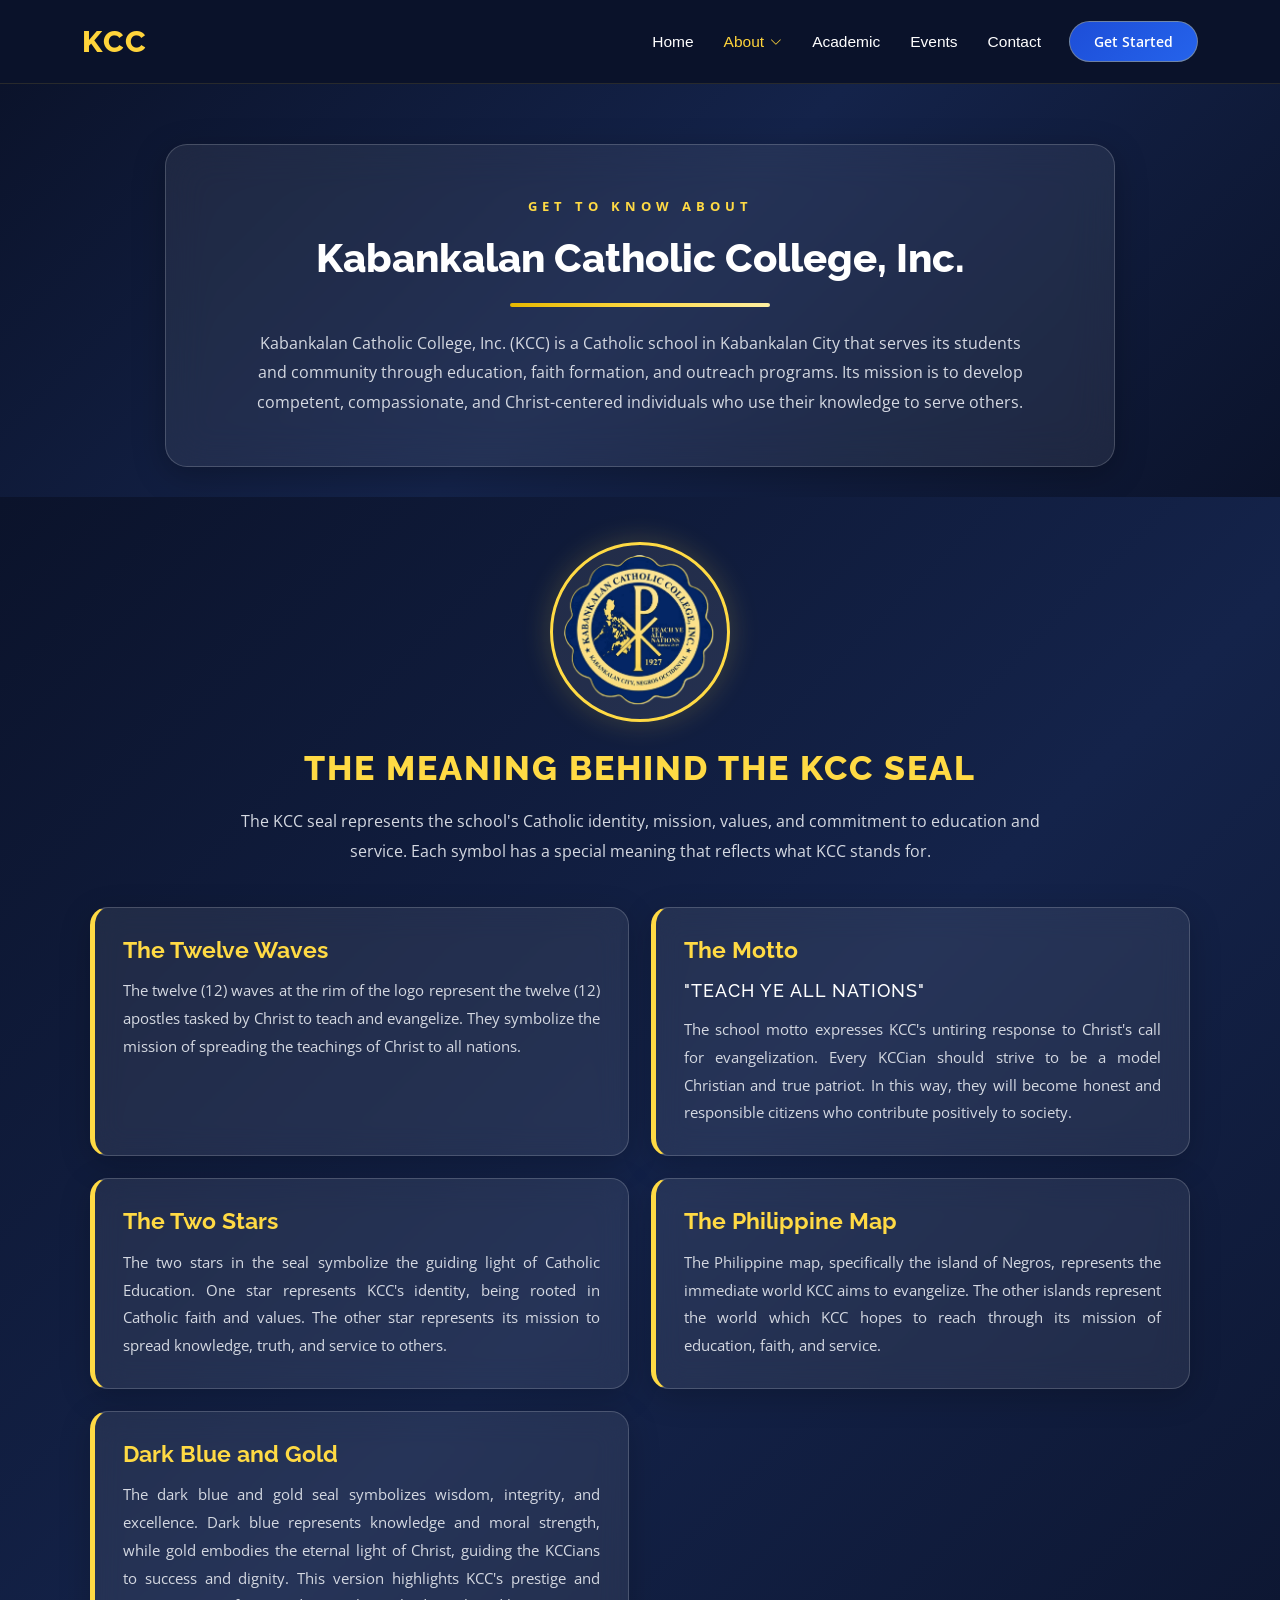
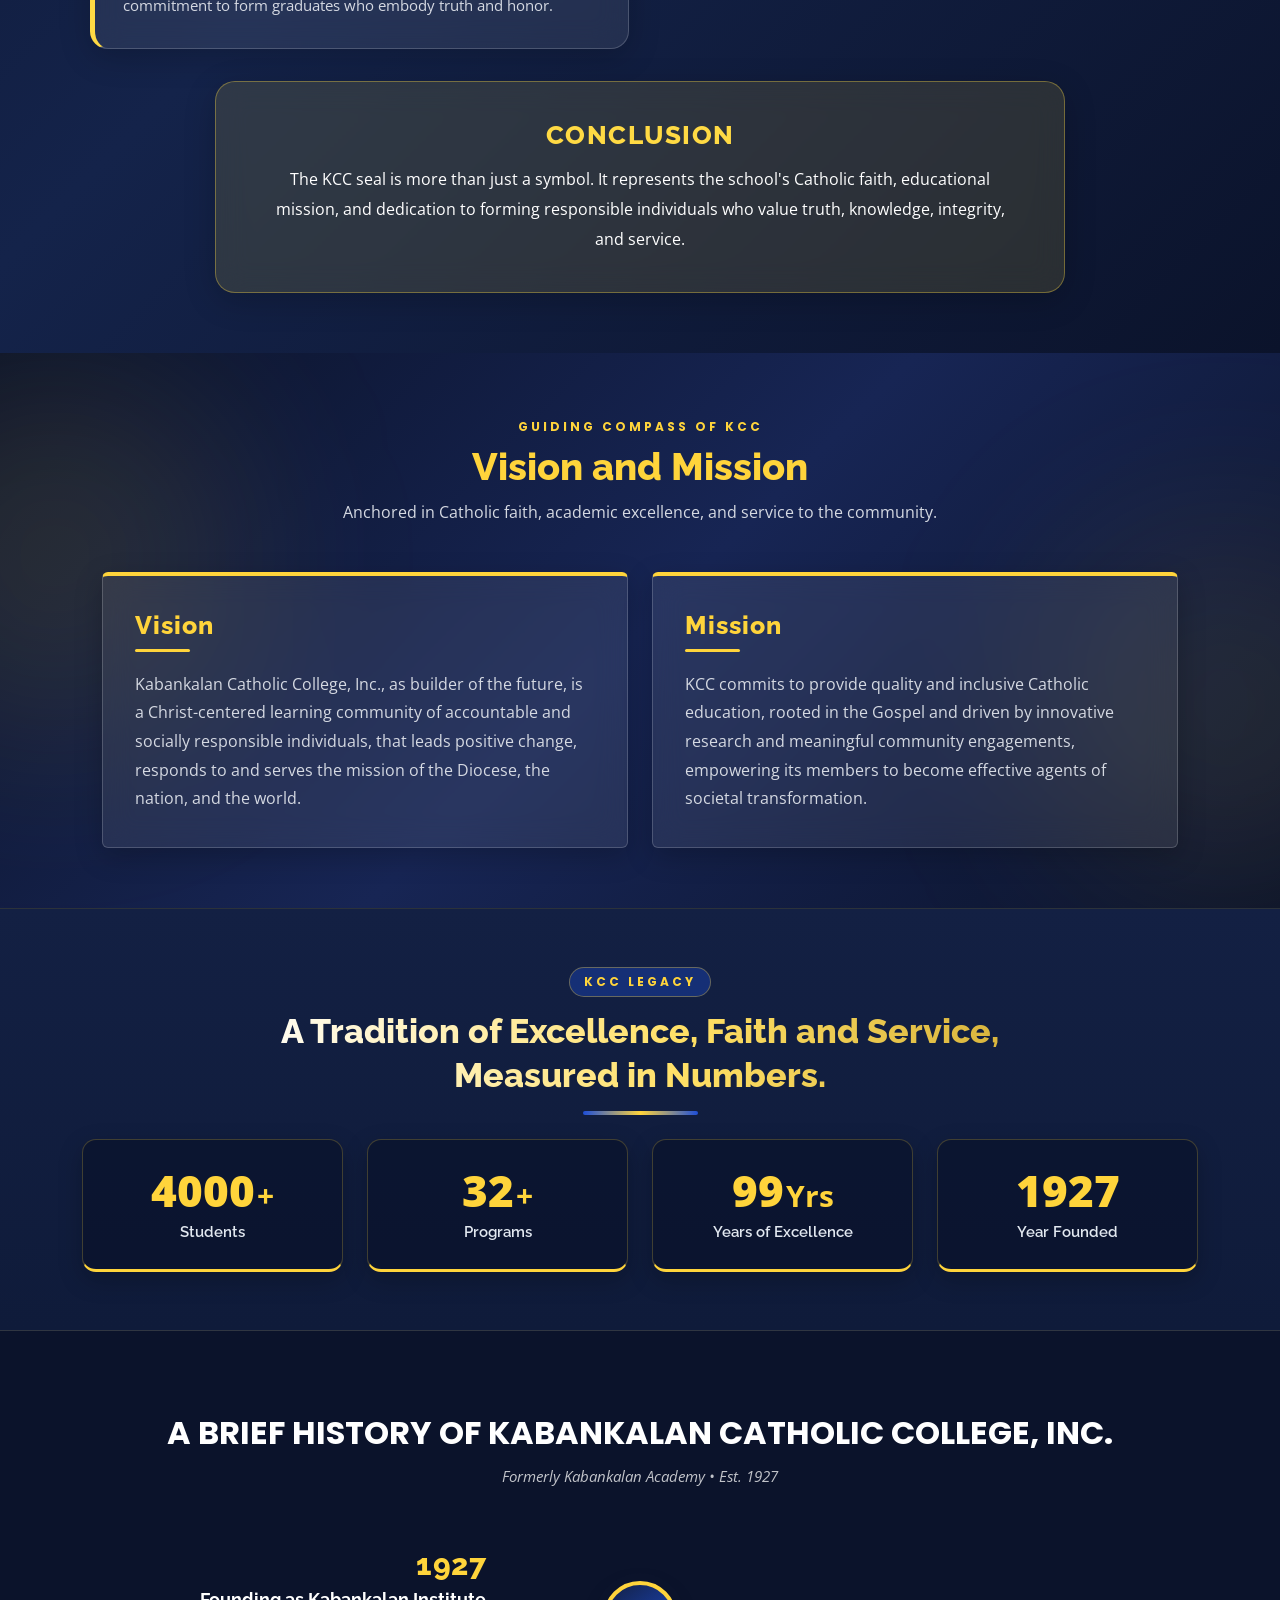
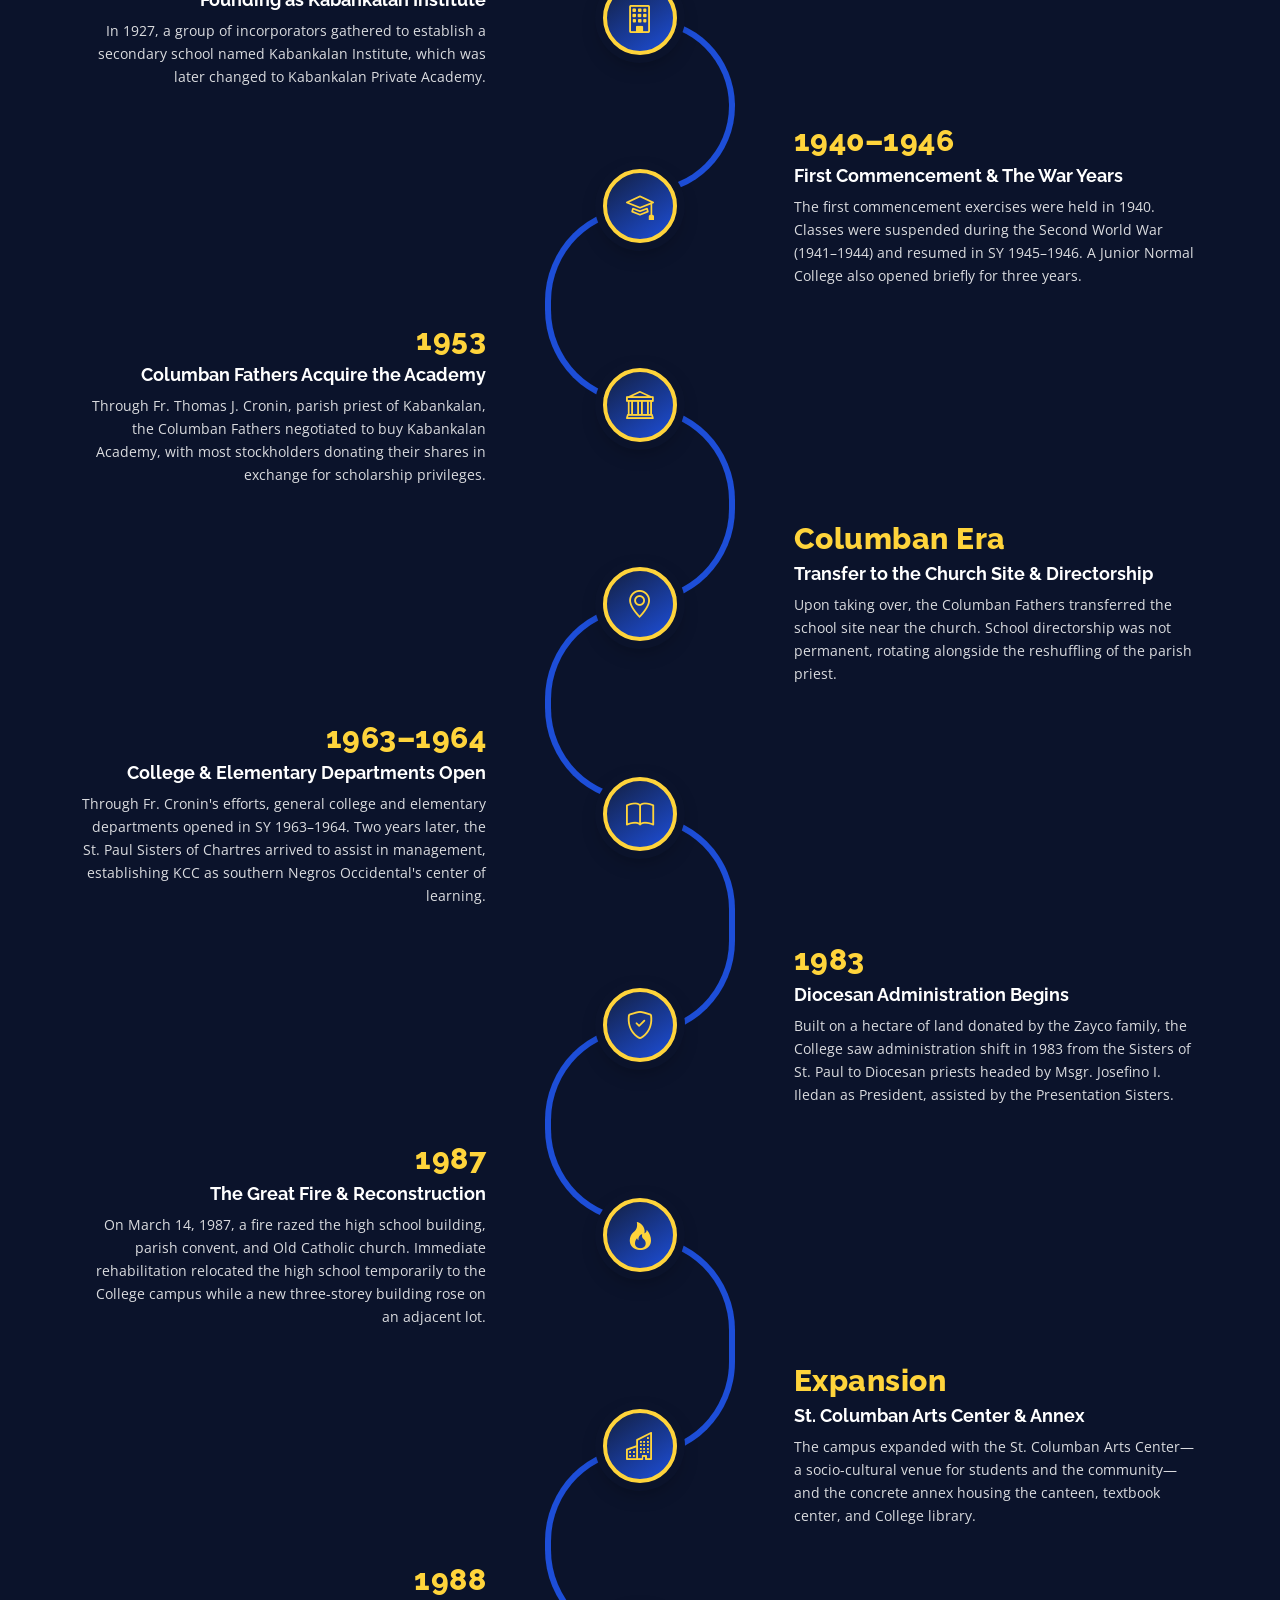
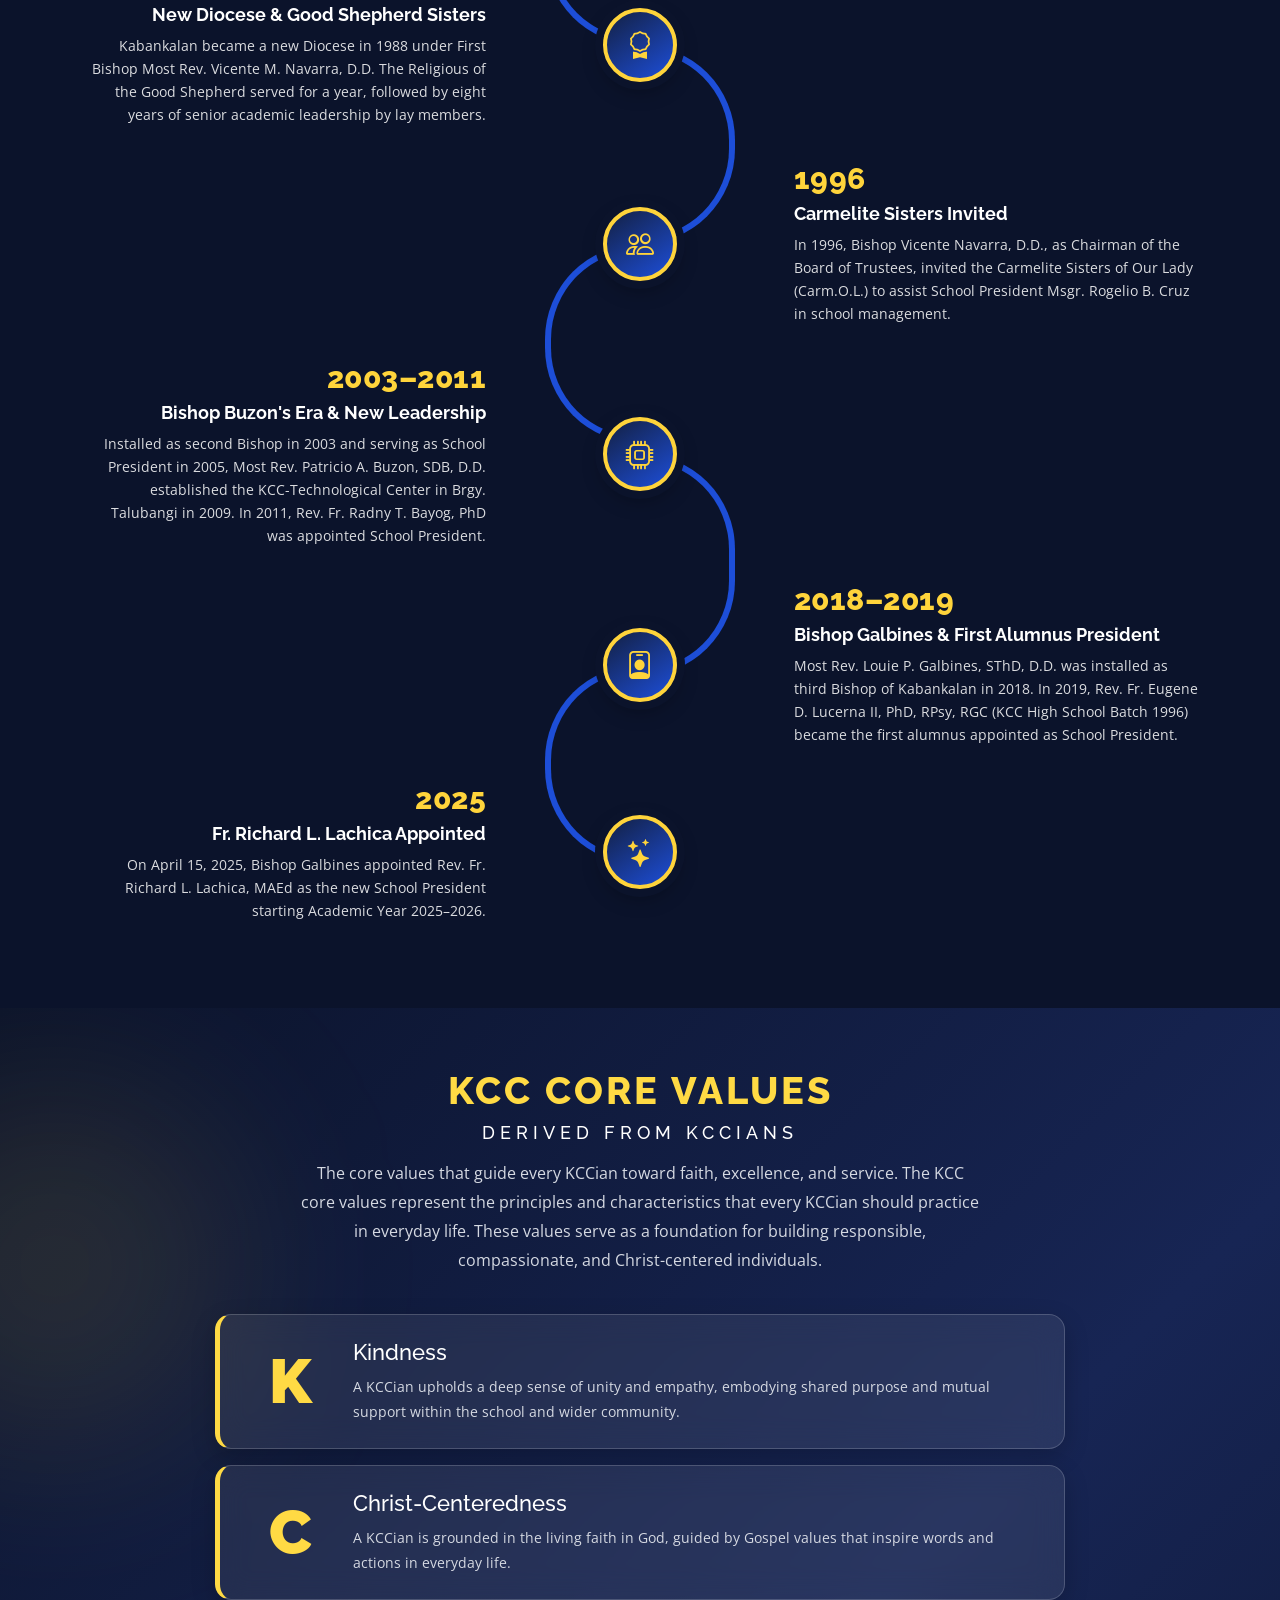
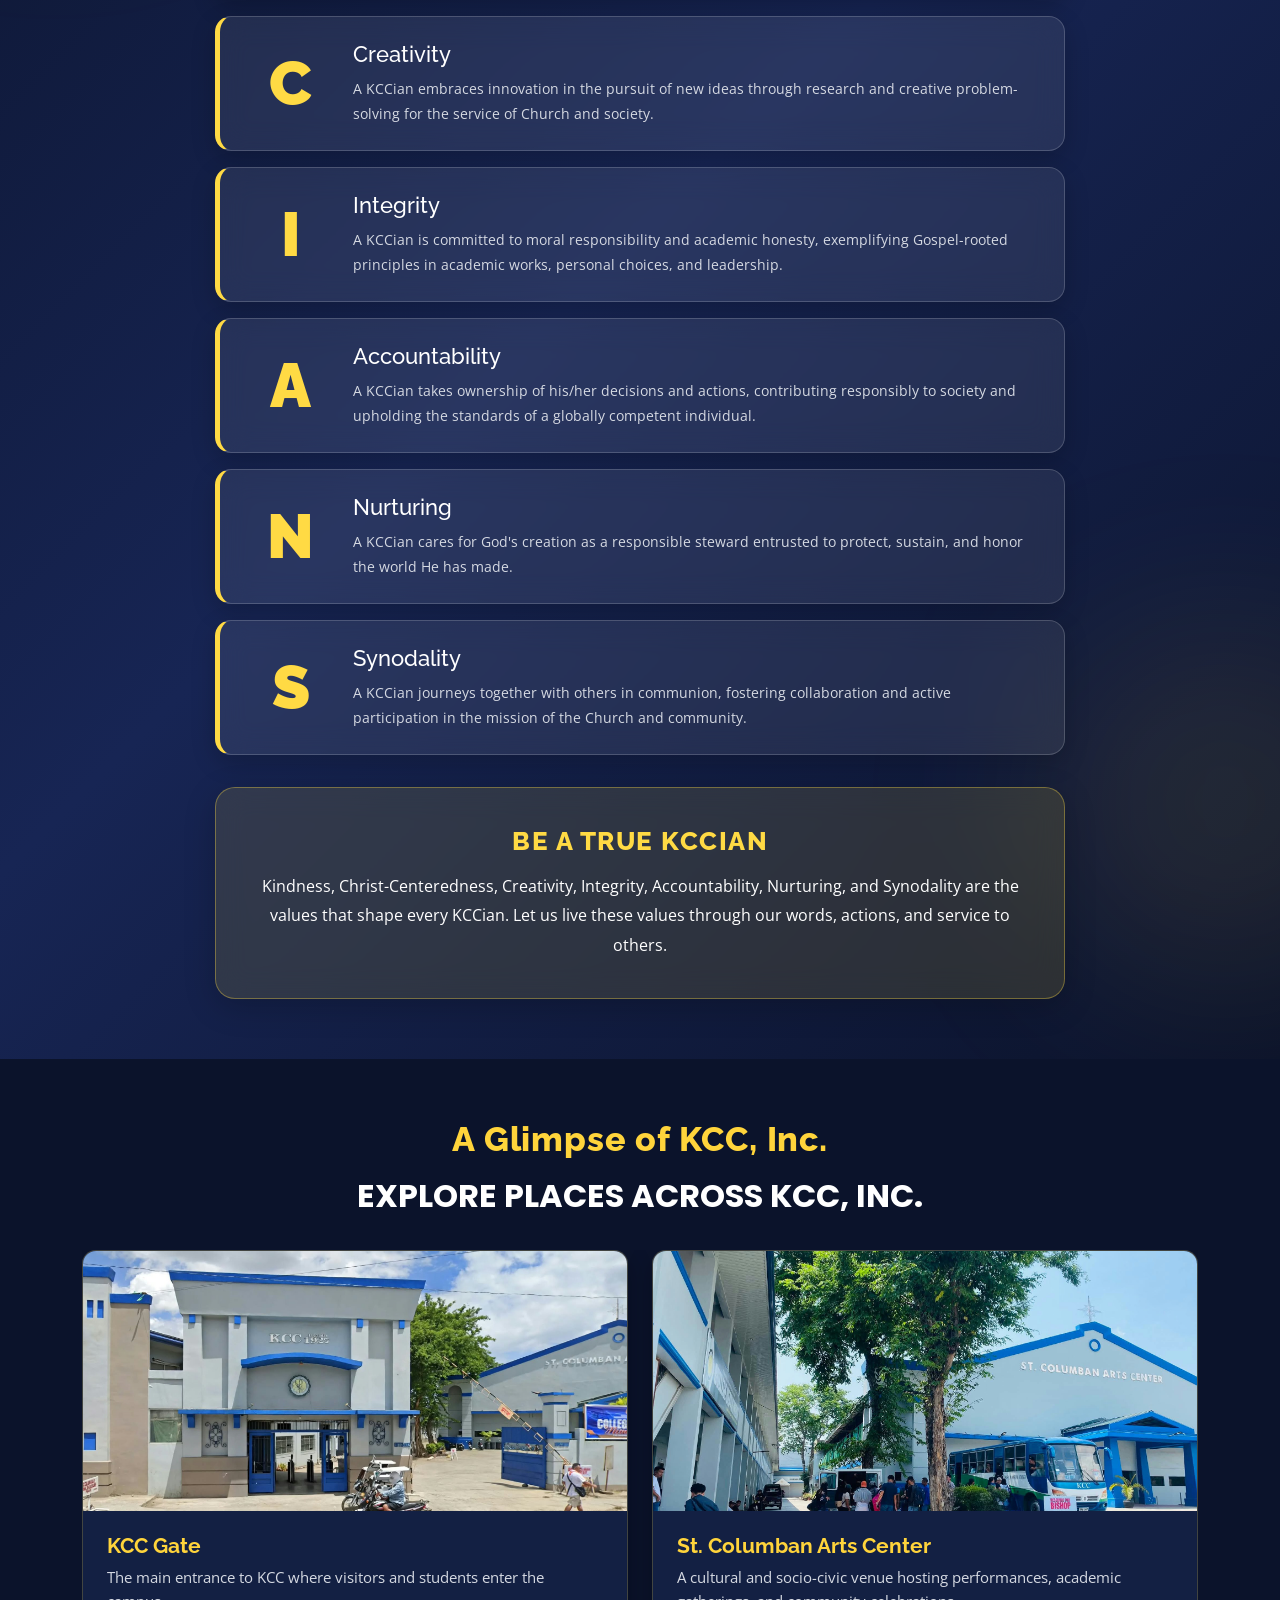
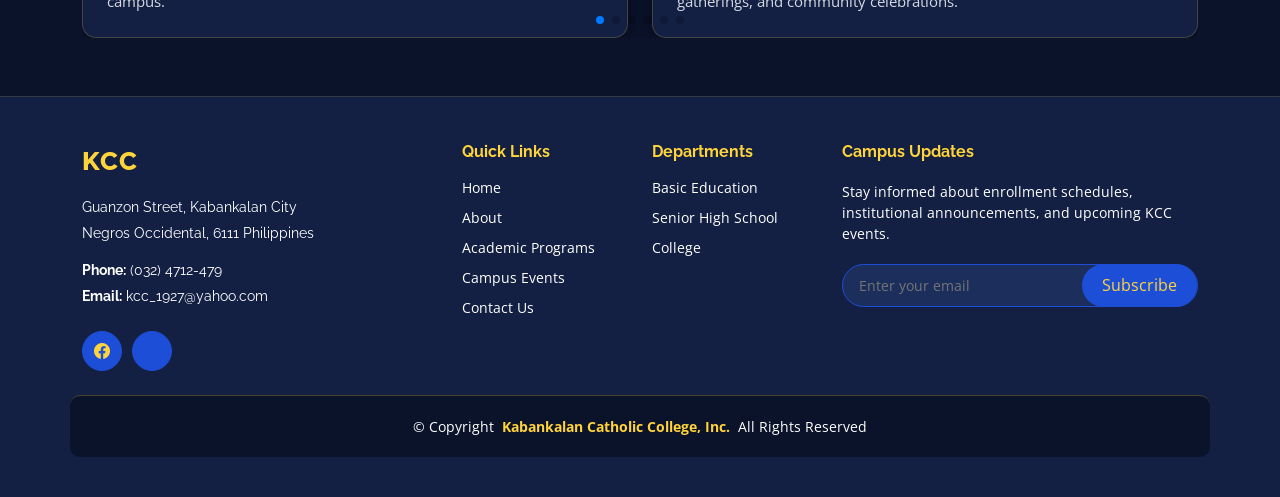
==== commit c011f8a6: "change the B icon to seal, correct some links and add a dropdown" ====
--- a/about.html
+++ b/about.html
@@ -4,13 +4,13 @@
 <head>
   <meta charset="utf-8">
   <meta content="width=device-width, initial-scale=1.0" name="viewport">
-  <title>About - KCC (Kabankalan Catholic College, Inc.)</title>
-  <meta name="description" content="Learn about Kabankalan Catholic College, Inc. (KCC), its seal, vision and mission, history, core values, and campus places.">
-  <meta name="keywords" content="Kabankalan Catholic College, KCC, About KCC, Vision and Mission, KCC Seal, KCC Core Values">
+  <title>About - Kabankalan Catholic College, Inc.</title>
+  <meta name="description" content="Official website of Kabankalan Catholic College, Inc. - Catholic Education: Our Identity, Our Mission.">
+  <meta name="keywords" content="Kabankalan Catholic College, KCC, INC., Catholic Education, Kabankalan City">
 
   <!-- Favicons -->
-  <link href="assets/img/favicon.png" rel="icon">
-  <link href="assets/img/apple-touch-icon.png" rel="apple-touch-icon">
+  <link href="assets/img/seal.png" rel="icon">
+  <link href="assets/img/seal.png" rel="seal">
 
   <!-- Fonts -->
   <link href="https://fonts.googleapis.com" rel="preconnect">
@@ -40,15 +40,23 @@
       <nav id="navmenu" class="navmenu">
         <ul>
           <li><a href="index.html">Home</a></li>
-          <li><a href="about.html" class="active">About</a></li>
-          <li><a href="academics.html">Academics</a></li>
+          <li class="dropdown"><a href="about.html" class="active"><span>About</span> <i class="bi bi-chevron-down toggle-dropdown"></i></a>
+            <ul>
+              <li><a href="about.html#seal">KCC Seal</a></li>
+              <li><a href="about.html#vision-mission">Vision and Mission</a></li>
+              <li><a href="about.html#history-roadmap">History</a></li>
+              <li><a href="about.html#core-values">Core Values</a></li>
+              <li><a href="about.html#places">Campus</a></li>
+            </ul>
+          </li>
+          <li><a href="academics.html">Academic</a></li>
           <li><a href="events.html">Events</a></li>
           <li><a href="contact.html">Contact</a></li>
         </ul>
         <i class="mobile-nav-toggle d-xl-none bi bi-list"></i>
       </nav>
 
-      <a class="btn-getstarted" href="courses.html">Get Started</a>
+      <a class="btn-getstarted" href="academics.html#">Get Started</a>
 
     </div>
   </header>
@@ -87,7 +95,7 @@
     </section>
 
     <!-- ABOUT KCC SEAL SECTION -->
-    <section id="about-us" class="section about-us">
+    <section id="seal" class="section about-us">
 
       <div class="seal-container">
 
@@ -559,7 +567,7 @@
     </section>
 
     <!-- Campus Places Section -->
-    <section id="testimonials" class="testimonials section">
+    <section id="places" class="testimonials section">
 
       <!-- Section Title -->
       <div class="container section-title text-center" data-aos="fade-up">
@@ -686,7 +694,7 @@
           </div>
           <div class="social-links d-flex mt-4">
             <a href="#"><i class="bi bi-facebook"></i></a>
-            <a href="#"><i class="bi bi-youtube"></i></a>
+            <a href="#"><i class="bi bi-email"></i></a>
           </div>
         </div>
 
@@ -695,19 +703,18 @@
           <ul>
             <li><a href="index.html">Home</a></li>
             <li><a href="about.html">About</a></li>
-            <li><a href="courses.html">Academic Programs</a></li>
+            <li><a href="academics.html">Academic Programs</a></li>
             <li><a href="events.html">Campus Events</a></li>
             <li><a href="contact.html">Contact Us</a></li>
-            <li><a href="pricing.html">Pricing</a></li>
           </ul>
         </div>
 
         <div class="col-lg-2 col-md-3 footer-links">
           <h4>Departments</h4>
           <ul>
-            <li><a href="#">Basic Education</a></li>
-            <li><a href="#">Senior High School</a></li>
-            <li><a href="#">College</a></li>
+            <li><a href="academics.html#basic-education">Basic Education</a></li>
+            <li><a href="academics.html#senior-high-school">Senior High School</a></li>
+            <li><a href="academics.html#college-programs">College</a></li>
           </ul>
         </div>
 
@@ -731,6 +738,7 @@
 
   </footer>
 
+
   <!-- Scroll Top -->
   <a href="#" id="scroll-top" class="scroll-top d-flex align-items-center justify-content-center"><i class="bi bi-arrow-up-short"></i></a>
 
--- a/assets/css/main.css
+++ b/assets/css/main.css
@@ -10,9 +10,7 @@
   --default-font: "Open Sans", system-ui, -apple-system, "Segoe UI", Roboto, "Helvetica Neue", Arial, "Noto Sans", "Liberation Sans", sans-serif, "Apple Color Emoji", "Segoe UI Emoji", "Segoe UI Symbol", "Noto Color Emoji";
   --heading-font: "Raleway", sans-serif;
   --nav-font: "Poppins", sans-serif;
-}
-
-:root {
+
   --background-color: #0b132b;
   --default-color: #ffffff;
   --heading-color: #ffd43b;
@@ -22,15 +20,15 @@
   --contrast-color: #ffffff;
   --kcc-navy: #0b132b;
   --kcc-gold: #d4af37;
-}
-
-:root {
+
   --nav-color: #ffffff;
   --nav-hover-color: #ffd43b;
   --nav-mobile-background-color: #0b132b;
   --nav-dropdown-background-color: #132043;
   --nav-dropdown-color: #ffffff;
   --nav-dropdown-hover-color: #ffd43b;
+
+  scroll-behavior: smooth;
 }
 
 .light-background {
@@ -46,10 +44,6 @@
   --heading-color: #ffd43b;
   --surface-color: #252525;
   --contrast-color: #ffffff;
-}
-
-:root {
-  scroll-behavior: smooth;
 }
 
 /*--------------------------------------------------------------
@@ -72,12 +66,7 @@
   text-decoration: none;
 }
 
-h1,
-h2,
-h3,
-h4,
-h5,
-h6 {
+h1, h2, h3, h4, h5, h6 {
   color: var(--heading-color);
   font-family: var(--heading-font);
 }
@@ -106,6 +95,7 @@
   text-align: left;
   padding: 15px;
   margin-bottom: 24px;
+  border-radius: 10px;
   font-weight: 600;
 }
 
@@ -113,9 +103,11 @@
   display: none;
   color: #ffffff;
   background: var(--accent-color);
+  border: 1px solid var(--yellow-color);
   text-align: center;
   padding: 15px;
   margin-bottom: 24px;
+  border-radius: 10px;
   font-weight: 600;
 }
 
@@ -126,6 +118,7 @@
   text-align: center;
   padding: 15px;
   margin-bottom: 24px;
+  border-radius: 10px;
 }
 
 .email-form .loading:before {
@@ -141,12 +134,8 @@
 }
 
 @keyframes email-form-loading {
-  0% {
-    transform: rotate(0deg);
-  }
-  100% {
-    transform: rotate(360deg);
-  }
+  0% { transform: rotate(0deg); }
+  100% { transform: rotate(360deg); }
 }
 
 /* Pulsating Play Button */
@@ -165,11 +154,7 @@
   position: absolute;
   width: 120px;
   height: 120px;
-  animation-delay: 0s;
-  animation: pulsate-play-btn 2s;
-  animation-direction: forwards;
-  animation-iteration-count: infinite;
-  animation-timing-function: steps;
+  animation: pulsate-play-btn 2s ease-out infinite;
   opacity: 1;
   border-radius: 50%;
   border: 5px solid color-mix(in srgb, var(--yellow-color), transparent 30%);
@@ -194,8 +179,6 @@
 }
 
 .pulsating-play-btn:hover:before {
-  content: "";
-  position: absolute;
   left: 50%;
   top: 50%;
   transform: translateX(-40%) translateY(-50%);
@@ -336,7 +319,7 @@
   .navmenu a:focus i {
     font-size: 12px;
     line-height: 0;
-    margin-left: 5px;
+    margin-left: 6px;
     transition: 0.3s;
   }
 
@@ -344,7 +327,7 @@
     padding-right: 0;
   }
 
-  .navmenu li:hover>a,
+  .navmenu li:hover > a,
   .navmenu .active,
   .navmenu .active:focus {
     color: var(--nav-hover-color);
@@ -354,6 +337,7 @@
     margin: 0;
     padding: 10px 0;
     background: var(--nav-dropdown-background-color);
+    border: 1px solid rgba(255, 212, 59, 0.25);
     display: block;
     position: absolute;
     visibility: hidden;
@@ -361,36 +345,37 @@
     top: 130%;
     opacity: 0;
     transition: 0.3s;
-    border-radius: 4px;
+    border-radius: 10px;
     z-index: 99;
-    box-shadow: 0px 0px 30px rgba(0, 0, 0, 0.2);
+    box-shadow: 0px 10px 30px rgba(0, 0, 0, 0.35);
   }
 
   .navmenu .dropdown ul li {
-    min-width: 200px;
+    min-width: 215px;
   }
 
   .navmenu .dropdown ul a {
     padding: 10px 20px;
-    font-size: 15px;
+    font-size: 14.5px;
     text-transform: none;
     color: var(--nav-dropdown-color);
   }
 
-  .navmenu .dropdown ul a i {
-    font-size: 12px;
-  }
-
   .navmenu .dropdown ul a:hover,
   .navmenu .dropdown ul .active:hover,
-  .navmenu .dropdown ul li:hover>a {
+  .navmenu .dropdown ul li:hover > a {
     color: var(--nav-dropdown-hover-color);
-  }
-
-  .navmenu .dropdown:hover>ul {
+    background: rgba(255, 212, 59, 0.08);
+  }
+
+  .navmenu .dropdown:hover > ul {
     opacity: 1;
     top: 100%;
     visibility: visible;
+  }
+
+  .navmenu .dropdown:hover > a i {
+    transform: rotate(180deg);
   }
 
   .navmenu .dropdown .dropdown ul {
@@ -399,7 +384,7 @@
     visibility: hidden;
   }
 
-  .navmenu .dropdown .dropdown:hover>ul {
+  .navmenu .dropdown .dropdown:hover > ul {
     opacity: 1;
     top: 0;
     left: -100%;
@@ -429,9 +414,9 @@
     inset: 60px 20px 20px 20px;
     padding: 10px 0;
     margin: 0;
-    border-radius: 6px;
+    border-radius: 10px;
     background-color: var(--nav-mobile-background-color);
-    border: 1px solid color-mix(in srgb, var(--default-color), transparent 85%);
+    border: 1px solid rgba(255, 212, 59, 0.25);
     box-shadow: none;
     overflow-y: auto;
     transition: 0.3s;
@@ -501,7 +486,7 @@
     background-color: rgba(255, 255, 255, 0.05);
   }
 
-  .navmenu .dropdown>.dropdown-active {
+  .navmenu .dropdown > .dropdown-active {
     display: block;
     background-color: rgba(255, 255, 255, 0.03);
   }
@@ -528,7 +513,7 @@
     transition: 0.3s;
   }
 
-  .mobile-nav-active .navmenu>ul {
+  .mobile-nav-active .navmenu > ul {
     display: block;
   }
 }
@@ -731,12 +716,8 @@
 }
 
 @keyframes animate-preloader {
-  0% {
-    transform: rotate(0deg);
-  }
-  100% {
-    transform: rotate(360deg);
-  }
+  0% { transform: rotate(0deg); }
+  100% { transform: rotate(360deg); }
 }
 
 .scroll-top {
@@ -781,7 +762,7 @@
 }
 
 /*--------------------------------------------------------------
-# Page Titles (Glassmorphic Navy & Gold Matching About / Index)
+# Page Titles (Glassmorphic Navy & Gold)
 --------------------------------------------------------------*/
 .page-title {
   background: linear-gradient(135deg, #0b132b, #14234a, #0b132b);
@@ -845,36 +826,6 @@
   margin: 0 auto;
 }
 
-.page-title nav {
-  background-color: color-mix(in srgb, var(--accent-color) 85%, black 15%);
-  padding: 16px 0;
-}
-
-.page-title nav a {
-  color: var(--yellow-color);
-}
-
-.page-title nav ol {
-  display: flex;
-  flex-wrap: wrap;
-  list-style: none;
-  margin: 0;
-  font-size: 16px;
-  font-weight: 600;
-  color: var(--default-color);
-}
-
-.page-title nav ol li+li {
-  padding-left: 10px;
-}
-
-.page-title nav ol li+li::before {
-  content: "/";
-  display: inline-block;
-  padding-right: 10px;
-  color: var(--yellow-color);
-}
-
 @media (max-width: 768px) {
   .page-title-card {
     padding: 30px 20px;
@@ -882,7 +833,7 @@
 }
 
 /*--------------------------------------------------------------
-# Global Sections (Balanced, Compact Gaps)
+# Global Sections
 --------------------------------------------------------------*/
 section,
 .section {
@@ -904,7 +855,7 @@
 }
 
 /*--------------------------------------------------------------
-# Global Section Titles (No Thin Side Lines)
+# Global Section Titles
 --------------------------------------------------------------*/
 .section-title {
   padding-bottom: 30px;
@@ -1392,40 +1343,6 @@
 /*--------------------------------------------------------------
 # Timeline & KCC Curved Infographic Roadmap History
 --------------------------------------------------------------*/
-.timeline-container {
-  border-left: 3px solid var(--kcc-navy);
-  padding-left: 25px;
-  margin-left: 10px;
-}
-
-.timeline-item {
-  position: relative;
-  margin-bottom: 24px;
-}
-
-.timeline-item::before {
-  content: "";
-  position: absolute;
-  left: -34px;
-  top: 5px;
-  width: 15px;
-  height: 15px;
-  border-radius: 50%;
-  background-color: var(--kcc-gold);
-  border: 3px solid var(--kcc-navy);
-}
-
-.timeline-year {
-  display: inline-block;
-  background-color: var(--kcc-navy);
-  color: #ffffff;
-  font-weight: 700;
-  font-size: 0.85rem;
-  padding: 4px 12px;
-  border-radius: 20px;
-  margin-bottom: 8px;
-}
-
 .kcc-roadmap-section,
 .kcci-roadmap-section {
   margin-top: 10px;
@@ -1719,7 +1636,6 @@
   background: linear-gradient(135deg, #0b132b, #172554, #0b132b);
   color: #ffffff;
   padding: 60px 25px;
-  font-family: Arial, Helvetica, sans-serif;
   position: relative;
   overflow: hidden;
 }
@@ -1850,17 +1766,9 @@
     padding: 18px;
   }
 
-  .value-card h2 {
-    font-size: 46px;
-  }
-
-  .value-card h3 {
-    font-size: 18px;
-  }
-
-  .value-card p {
-    font-size: 13px;
-  }
+  .value-card h2 { font-size: 46px; }
+  .value-card h3 { font-size: 18px; }
+  .value-card p { font-size: 13px; }
 }
 
 /*--------------------------------------------------------------
@@ -1871,7 +1779,6 @@
   padding: 45px 25px 60px;
   background: linear-gradient(135deg, #0b132b, #14234a, #0b132b);
   color: #ffffff;
-  font-family: Arial, Helvetica, sans-serif;
   overflow: hidden;
 }
 
@@ -1971,7 +1878,6 @@
   margin-bottom: 0;
 }
 
-/* Seal Conclusion & Shared Conclusion Card Styling */
 .seal-conclusion {
   background: rgba(255, 218, 68, 0.12);
   backdrop-filter: blur(15px);
@@ -2011,46 +1917,23 @@
 }
 
 @media screen and (max-width: 768px) {
-  .about-us {
-    padding: 35px 18px 50px;
-  }
-
-  .seal-header img {
-    width: 150px;
-    height: 150px;
-  }
-
-  .seal-header h1 {
-    font-size: 28px;
-  }
-
-  .seal-content {
-    grid-template-columns: 1fr;
-    gap: 18px;
-  }
-
-  .seal-card {
-    padding: 24px;
-  }
-
-  .seal-conclusion {
-    padding: 30px 20px;
-  }
-
-  .seal-conclusion h2 {
-    font-size: 22px;
-  }
+  .about-us { padding: 35px 18px 50px; }
+  .seal-header img { width: 150px; height: 150px; }
+  .seal-header h1 { font-size: 28px; }
+  .seal-content { grid-template-columns: 1fr; gap: 18px; }
+  .seal-card { padding: 24px; }
+  .seal-conclusion { padding: 30px 20px; }
+  .seal-conclusion h2 { font-size: 22px; }
 }
 
 /*--------------------------------------------------------------
-# Vision and Mission Section (Centered Rectangular Cards + Top Title)
+# Vision and Mission Section
 --------------------------------------------------------------*/
 .vision-mission {
   position: relative;
   padding: 60px 25px;
   background: linear-gradient(135deg, #0b132b, #172554, #0b132b);
   color: #ffffff;
-  font-family: Arial, Helvetica, sans-serif;
   overflow: hidden;
 }
 
@@ -2113,7 +1996,6 @@
   margin: 0 auto;
 }
 
-/* Rectangular Theme Cards */
 .vision-mission .content.vm-rect-card {
   position: relative;
   background: rgba(255, 255, 255, 0.08);
@@ -2179,7 +2061,6 @@
   justify-content: center;
   background: linear-gradient(135deg, #0b132b, #14234a, #0b132b);
   color: #ffffff;
-  font-family: Arial, Helvetica, sans-serif;
   margin: 0;
   width: 100%;
   overflow: hidden;
@@ -2341,17 +2222,9 @@
 }
 
 @media (max-width: 768px) {
-  .identity-panel {
-    padding: 24px 20px;
-  }
-
-  #kccCarousel .carousel-item img {
-    height: 245px;
-  }
-
-  .place-card .place-img {
-    height: 210px;
-  }
+  .identity-panel { padding: 24px 20px; }
+  #kccCarousel .carousel-item img { height: 245px; }
+  .place-card .place-img { height: 210px; }
 }
 
 /*--------------------------------------------------------------
@@ -2401,7 +2274,6 @@
   margin-bottom: 14px;
 }
 
-/* Department & College Blocks */
 .department-block,
 .college-block,
 .intro-block {
@@ -2433,7 +2305,6 @@
   margin-bottom: 16px;
 }
 
-/* Why Choose & Learning Areas Bullet Lists */
 .why-choose,
 .learning-areas {
   background: rgba(11, 19, 43, 0.65);
@@ -2481,7 +2352,6 @@
   font-size: 13px;
 }
 
-/* Core Pillars Grid */
 .core-pillars.grid-container {
   display: grid;
   grid-template-columns: repeat(auto-fit, minmax(280px, 1fr));
@@ -2519,7 +2389,6 @@
   margin: 0;
 }
 
-/* Senior High School Track Groups & Strands */
 .track-group {
   margin-top: 36px;
 }
@@ -2612,7 +2481,6 @@
   border-radius: 50px;
 }
 
-/* Admissions Call To Action */
 .cta-section {
   background: linear-gradient(135deg, rgba(29, 78, 216, 0.3), rgba(11, 19, 43, 0.95));
   border-top: 1px solid rgba(255, 212, 59, 0.25);
@@ -2668,7 +2536,7 @@
 }
 
 /*--------------------------------------------------------------
-# Events Page & Movable Future Awaited Carousel (events.html)
+# Events Page & Future Awaited Swiper Carousel (events.html)
 --------------------------------------------------------------*/
 .events-section {
   background: linear-gradient(135deg, #0b132b, #14234a, #0b132b);
@@ -2696,7 +2564,8 @@
   margin-bottom: 10px;
 }
 
-.events-heading h1 {
+.events-heading h1,
+.events-heading h2 {
   font-size: clamp(26px, 3.2vw, 38px);
   font-weight: 800;
   color: var(--yellow-color);
@@ -2717,155 +2586,24 @@
   background: transparent;
 }
 
-.carousel-container {
-  position: relative;
-  border-radius: 18px;
-  overflow: hidden;
-  border: 1px solid rgba(255, 212, 59, 0.35);
-  box-shadow: 0 14px 36px rgba(0, 0, 0, 0.4);
-  background: var(--surface-color);
-  user-select: none;
-  touch-action: pan-y;
-}
-
-.carousel-track {
-  display: flex;
-  width: 100%;
-  transition: transform 0.55s cubic-bezier(0.22, 1, 0.36, 1);
-  cursor: grab;
-}
-
-.carousel-track.is-dragging {
-  transition: none;
-  cursor: grabbing;
-}
-
-.carousel-slide {
-  flex: 0 0 100%;
-  width: 100%;
-  position: relative;
-  height: 460px;
-}
-
-.carousel-slide img {
-  width: 100%;
-  height: 100%;
-  object-fit: cover;
-  display: block;
-  pointer-events: none;
-}
-
-.carousel-overlay {
-  position: absolute;
-  inset: 0;
-  background: linear-gradient(to top, rgba(11, 19, 43, 0.96) 12%, rgba(11, 19, 43, 0.58) 55%, rgba(11, 19, 43, 0.18) 100%);
-  display: flex;
-  flex-direction: column;
-  justify-content: flex-end;
-  align-items: flex-start;
-  padding: 40px 56px;
-}
-
-.carousel-overlay span {
-  display: inline-block;
-  font-family: var(--nav-font);
-  font-size: 11.5px;
-  font-weight: 700;
-  letter-spacing: 2px;
-  text-transform: uppercase;
-  color: var(--yellow-color);
-  background: rgba(29, 78, 216, 0.65);
-  border: 1px solid rgba(255, 212, 59, 0.45);
-  padding: 4px 14px;
-  border-radius: 50px;
-  margin-bottom: 12px;
-}
-
-.carousel-overlay h2 {
-  font-size: clamp(24px, 3vw, 36px);
-  font-weight: 800;
-  color: #ffffff;
-  margin-bottom: 10px;
-}
-
-.carousel-overlay p {
-  color: #e2e8f0;
-  font-size: 15.5px;
-  max-width: 640px;
-  line-height: 1.7;
-  margin-bottom: 20px;
-}
-
-.carousel-btn {
-  display: inline-block;
-  font-family: var(--nav-font);
-  font-size: 14px;
-  font-weight: 700;
-  padding: 10px 26px;
-  border-radius: 50px;
-  background: var(--yellow-color);
-  color: var(--background-color);
-  border: 2px solid var(--yellow-color);
-  transition: 0.3s;
-}
-
-.carousel-btn:hover {
-  background: var(--accent-color);
-  color: var(--yellow-color);
-}
-
-.carousel-arrow {
-  position: absolute;
-  top: 50%;
-  transform: translateY(-50%);
-  z-index: 10;
-  width: 44px;
-  height: 44px;
-  border-radius: 50%;
-  border: 1px solid rgba(255, 212, 59, 0.45);
-  background: rgba(11, 19, 43, 0.82);
-  color: var(--yellow-color);
-  font-size: 18px;
-  cursor: pointer;
-  transition: 0.3s;
-}
-
-.carousel-arrow:hover {
-  background: var(--yellow-color);
-  color: var(--background-color);
-}
-
-.carousel-arrow.prev { left: 16px; }
-.carousel-arrow.next { right: 16px; }
-
-.carousel-container .carousel-indicators {
-  position: absolute;
-  bottom: 16px;
-  right: 24px;
-  left: auto;
-  margin: 0;
-  display: flex;
-  gap: 8px;
-  z-index: 10;
-}
-
-.carousel-container .indicator {
-  width: 11px;
-  height: 11px;
-  border-radius: 50%;
-  border: 1px solid var(--yellow-color);
-  background: rgba(255, 255, 255, 0.25);
-  padding: 0;
-  cursor: pointer;
-  transition: 0.3s;
-}
-
-.carousel-container .indicator.active {
+.featured-events .swiper {
+  padding-bottom: 36px;
+}
+
+.featured-events .swiper-pagination-bullet {
+  background: rgba(255, 212, 59, 0.45);
+  opacity: 1;
+}
+
+.featured-events .swiper-pagination-bullet-active {
   background: var(--yellow-color);
   transform: scale(1.2);
 }
 
-/* Event Categories & Cards */
+.featured-events .place-body .event-label {
+  margin-bottom: 10px;
+}
+
 .event-category {
   max-width: 1140px;
   margin: 0 auto 48px;
@@ -2989,15 +2727,126 @@
 }
 
 @media (max-width: 768px) {
-  .carousel-slide {
-    height: 380px;
-  }
-
-  .carousel-overlay {
-    padding: 24px 20px 44px;
-  }
-
-  .event-grid {
-    grid-template-columns: 1fr;
+  .event-grid { grid-template-columns: 1fr; }
+}
+
+/*--------------------------------------------------------------
+# Contact Page Styling (contact.html)
+--------------------------------------------------------------*/
+.contact.section {
+  background: linear-gradient(135deg, #0b132b, #14234a, #0b132b);
+  padding: 56px 0 70px;
+}
+
+.contact .info-item {
+  background: rgba(255, 255, 255, 0.06);
+  backdrop-filter: blur(14px);
+  -webkit-backdrop-filter: blur(14px);
+  border: 1px solid rgba(255, 255, 255, 0.16);
+  border-left: 4px solid var(--yellow-color);
+  border-radius: 14px;
+  padding: 20px 22px;
+  margin-bottom: 18px;
+  align-items: center;
+  gap: 16px;
+  box-shadow: 0 8px 24px rgba(0, 0, 0, 0.22);
+  transition: transform 0.3s ease, border-color 0.3s ease, background 0.3s ease;
+}
+
+.contact .info-item:hover {
+  transform: translateX(6px);
+  background: rgba(255, 255, 255, 0.11);
+  border-color: rgba(255, 212, 59, 0.55);
+}
+
+.contact .info-item i {
+  width: 48px;
+  height: 48px;
+  border-radius: 12px;
+  background: rgba(29, 78, 216, 0.5);
+  border: 1px solid rgba(255, 212, 59, 0.35);
+  color: var(--yellow-color);
+  font-size: 20px;
+  display: flex;
+  align-items: center;
+  justify-content: center;
+  transition: 0.3s;
+}
+
+.contact .info-item:hover i {
+  background: var(--yellow-color);
+  color: var(--background-color);
+}
+
+.contact .info-item h3 {
+  font-size: 17px;
+  font-weight: 700;
+  color: var(--yellow-color);
+  margin: 0 0 4px 0;
+}
+
+.contact .info-item p {
+  color: #e2e8f0;
+  font-size: 14px;
+  line-height: 1.6;
+  margin: 0;
+}
+
+.contact .email-form {
+  background: rgba(255, 255, 255, 0.06);
+  backdrop-filter: blur(16px);
+  -webkit-backdrop-filter: blur(16px);
+  border: 1px solid rgba(255, 255, 255, 0.18);
+  border-top: 4px solid var(--yellow-color);
+  border-radius: 18px;
+  padding: 34px 32px;
+  height: 100%;
+  box-shadow: 0 12px 32px rgba(0, 0, 0, 0.28);
+}
+
+.contact .email-form .form-control {
+  background: rgba(11, 19, 43, 0.8);
+  border: 1px solid rgba(255, 212, 59, 0.25);
+  border-radius: 10px;
+  color: #ffffff;
+  font-size: 14.5px;
+  padding: 12px 16px;
+  transition: border-color 0.3s ease, box-shadow 0.3s ease;
+}
+
+.contact .email-form .form-control::placeholder {
+  color: #94a3b8;
+}
+
+.contact .email-form .form-control:focus {
+  background: rgba(11, 19, 43, 0.95);
+  border-color: var(--yellow-color);
+  box-shadow: 0 0 0 3px rgba(255, 212, 59, 0.18);
+  color: #ffffff;
+  outline: none;
+}
+
+.contact .email-form button[type="submit"] {
+  font-family: var(--nav-font);
+  font-weight: 700;
+  font-size: 15px;
+  letter-spacing: 0.6px;
+  padding: 12px 36px;
+  border-radius: 50px;
+  background: var(--yellow-color);
+  color: var(--background-color);
+  border: 2px solid var(--yellow-color);
+  transition: all 0.3s ease;
+}
+
+.contact .email-form button[type="submit"]:hover {
+  background: var(--accent-color);
+  color: var(--yellow-color);
+  transform: translateY(-2px);
+}
+
+@media (max-width: 768px) {
+  .contact .email-form {
+    padding: 24px 20px;
   }
 }
